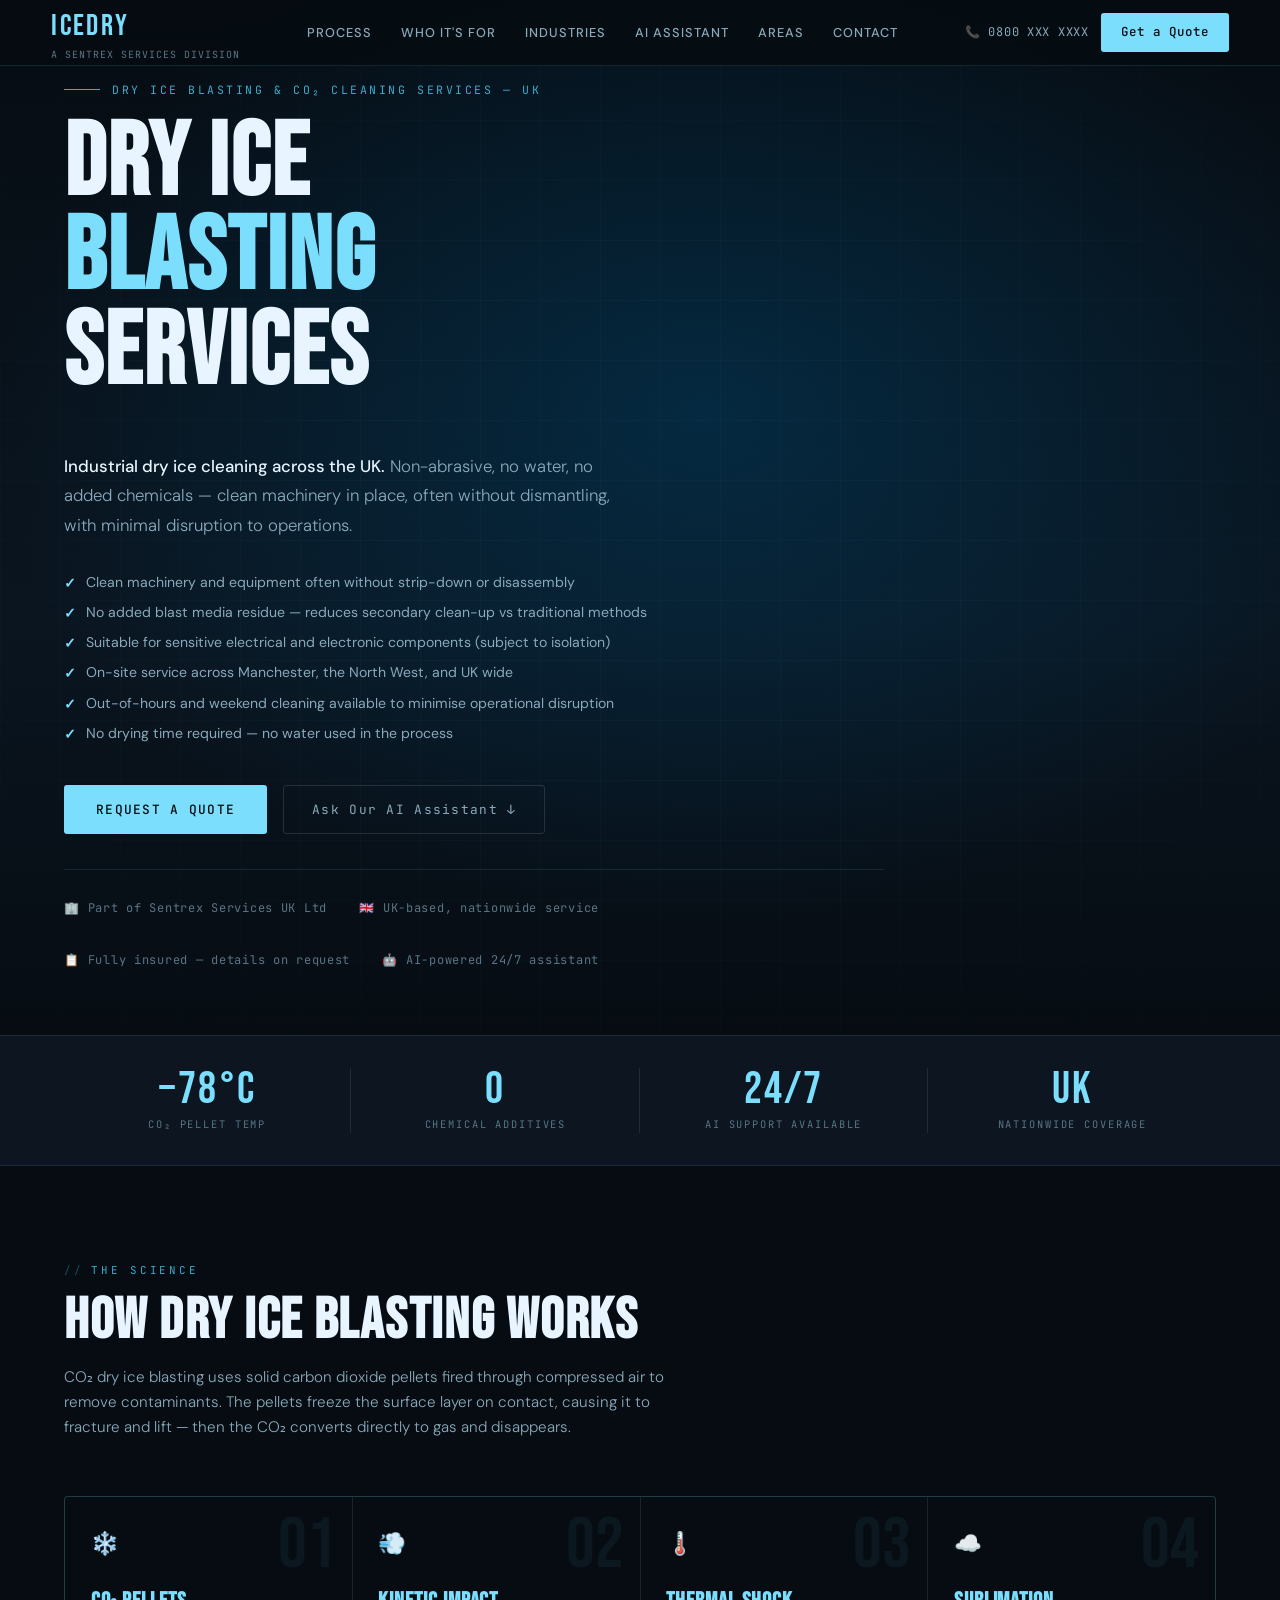
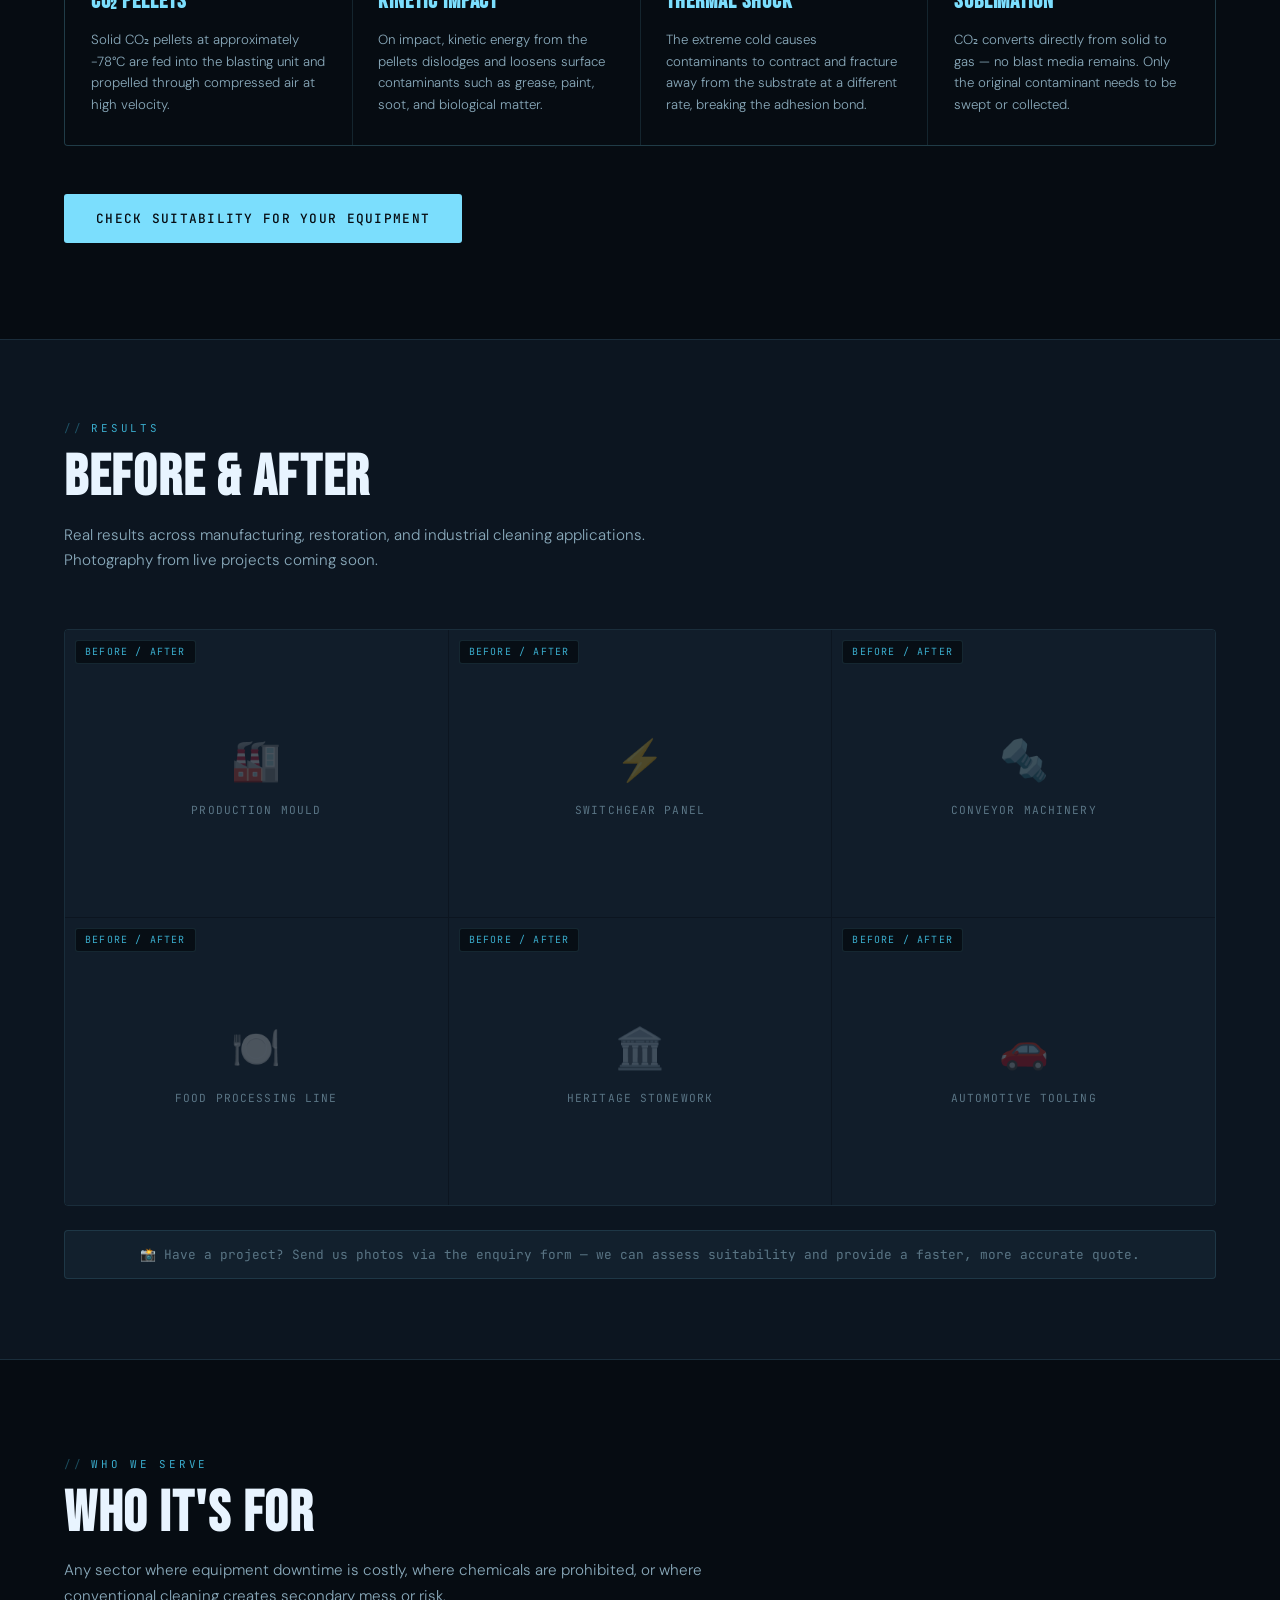
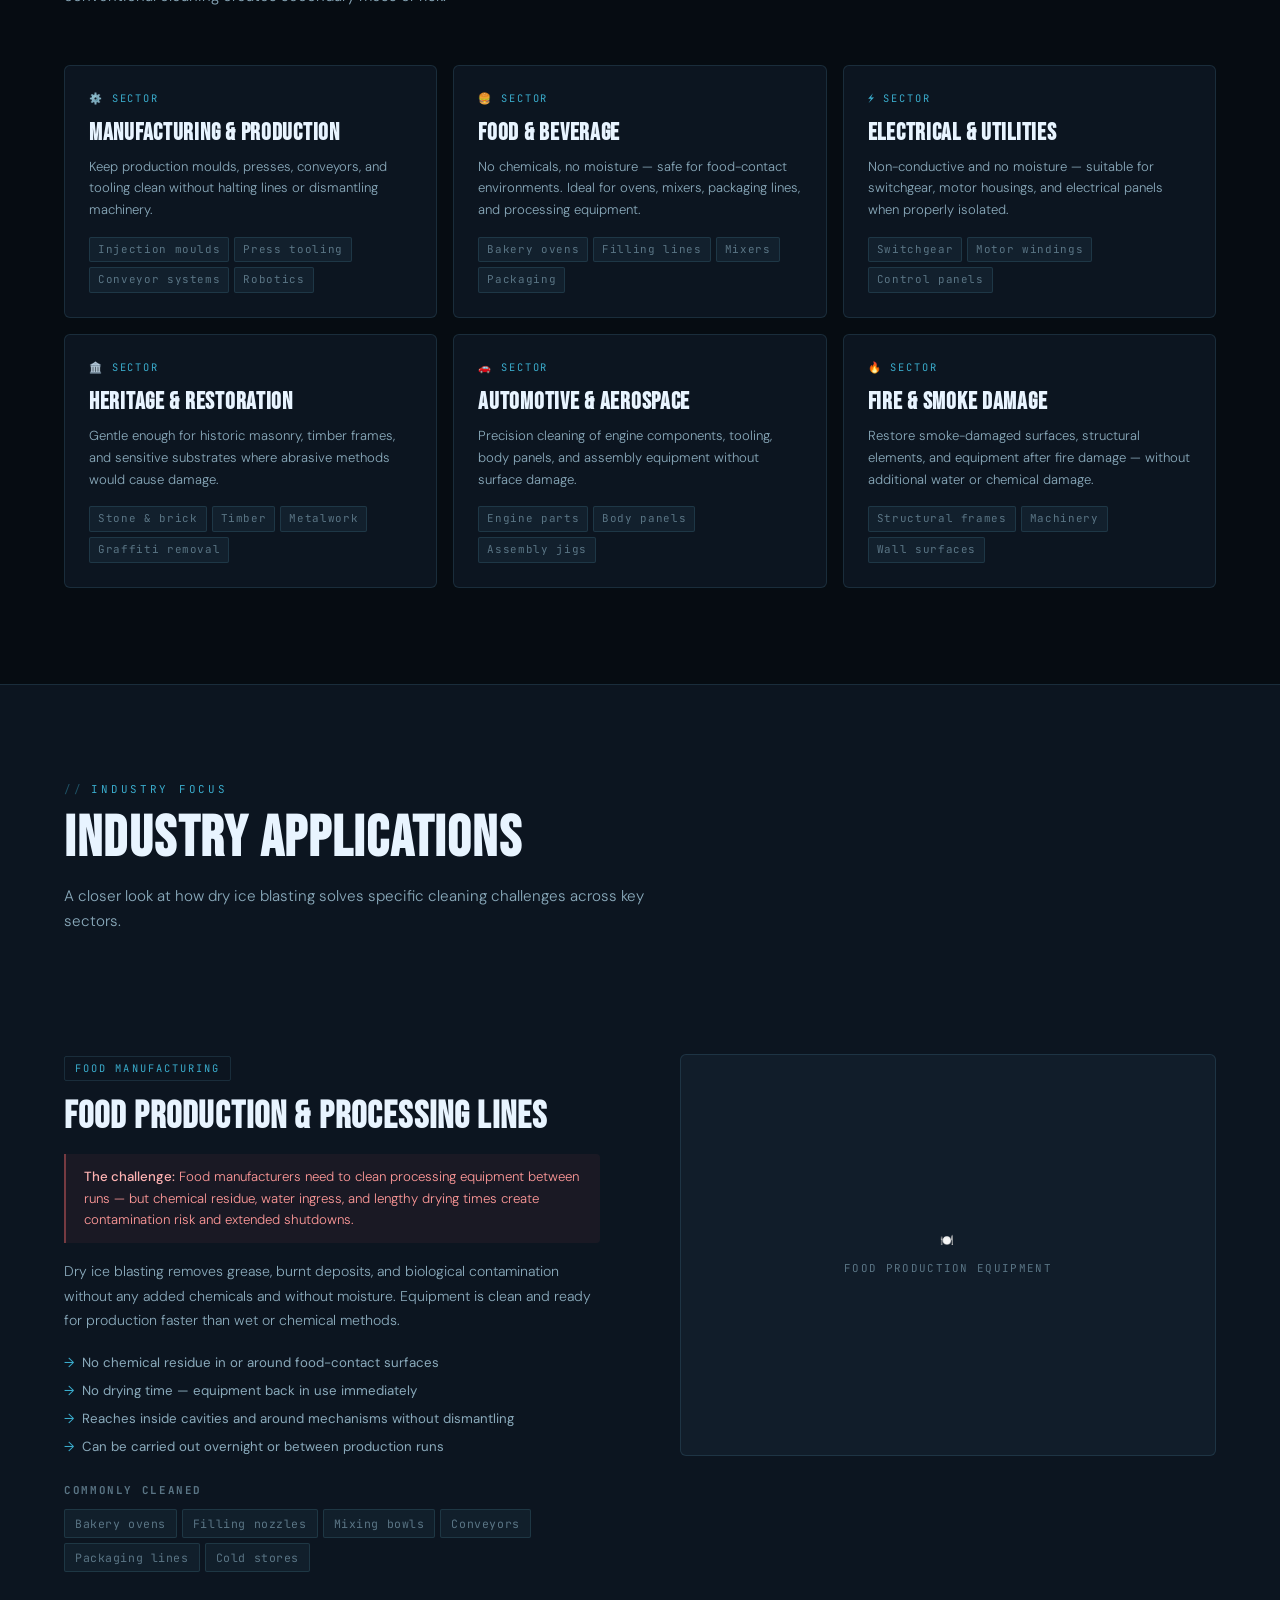
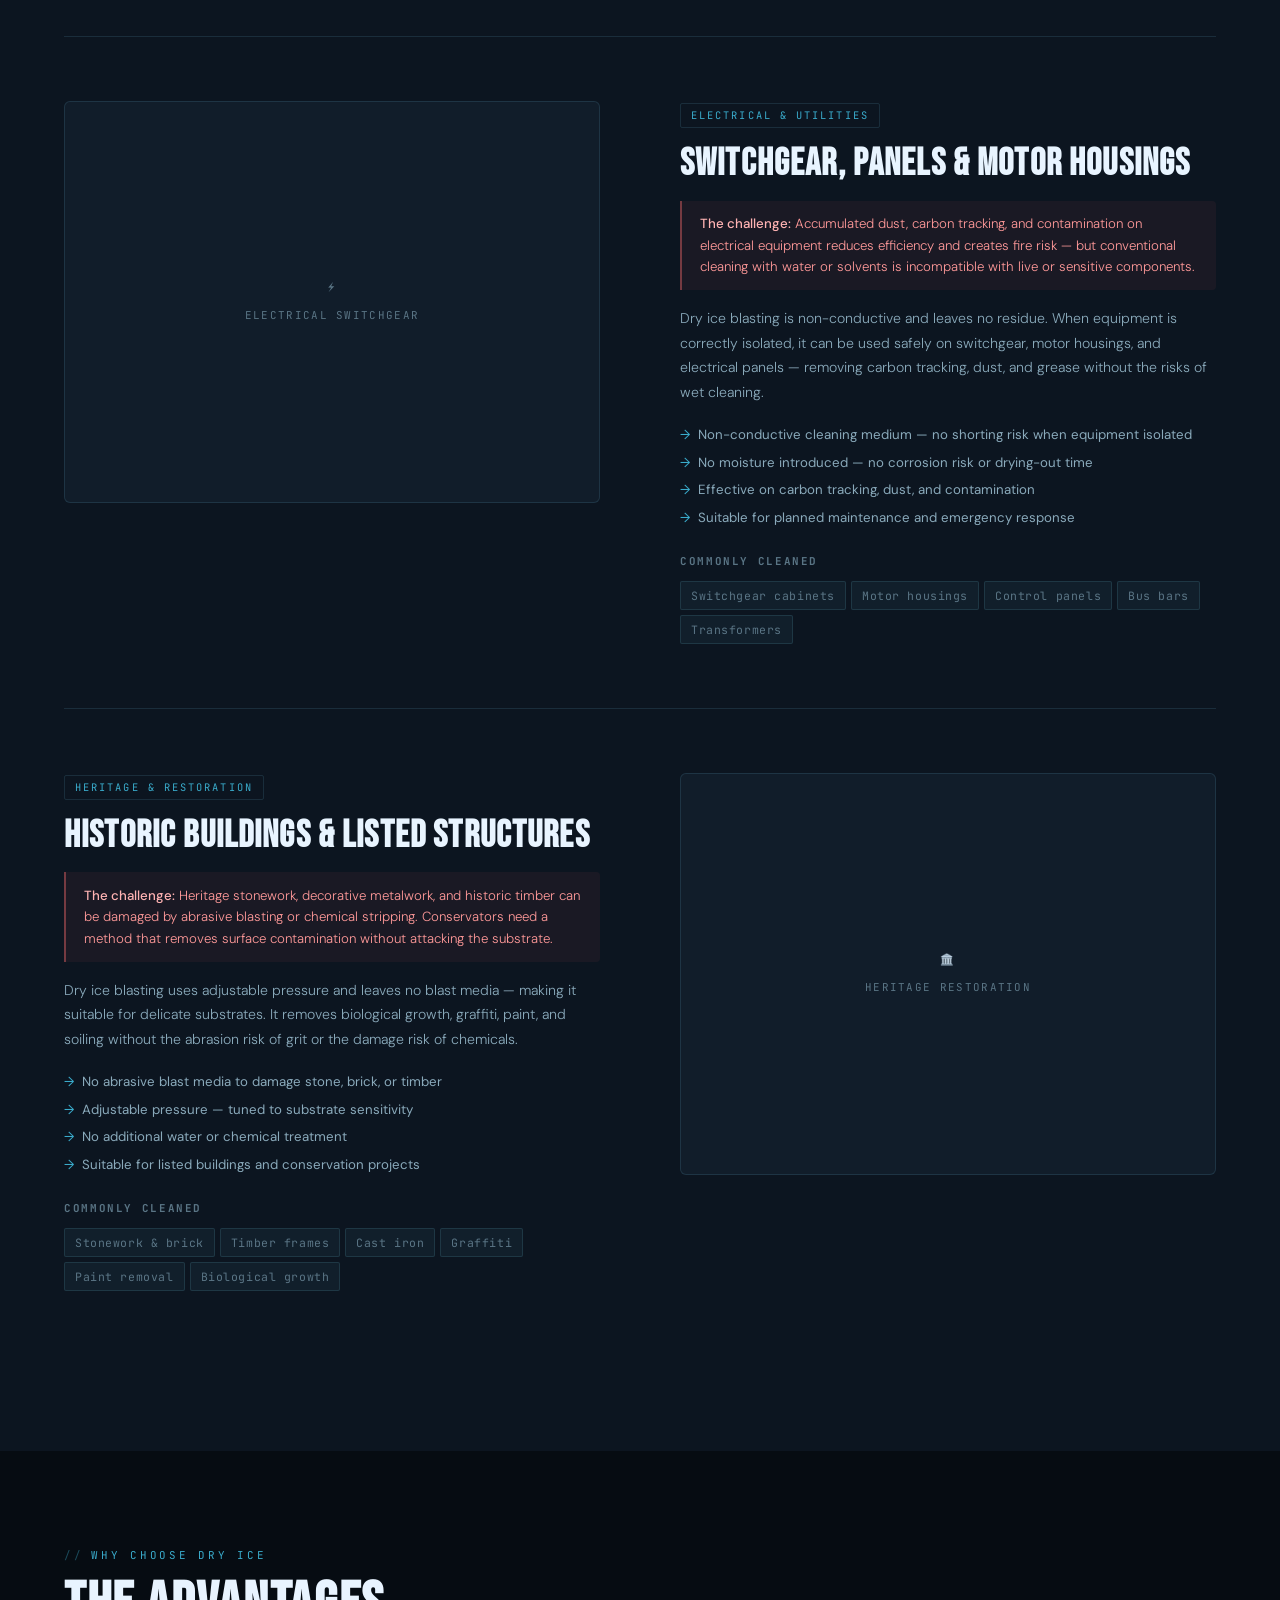
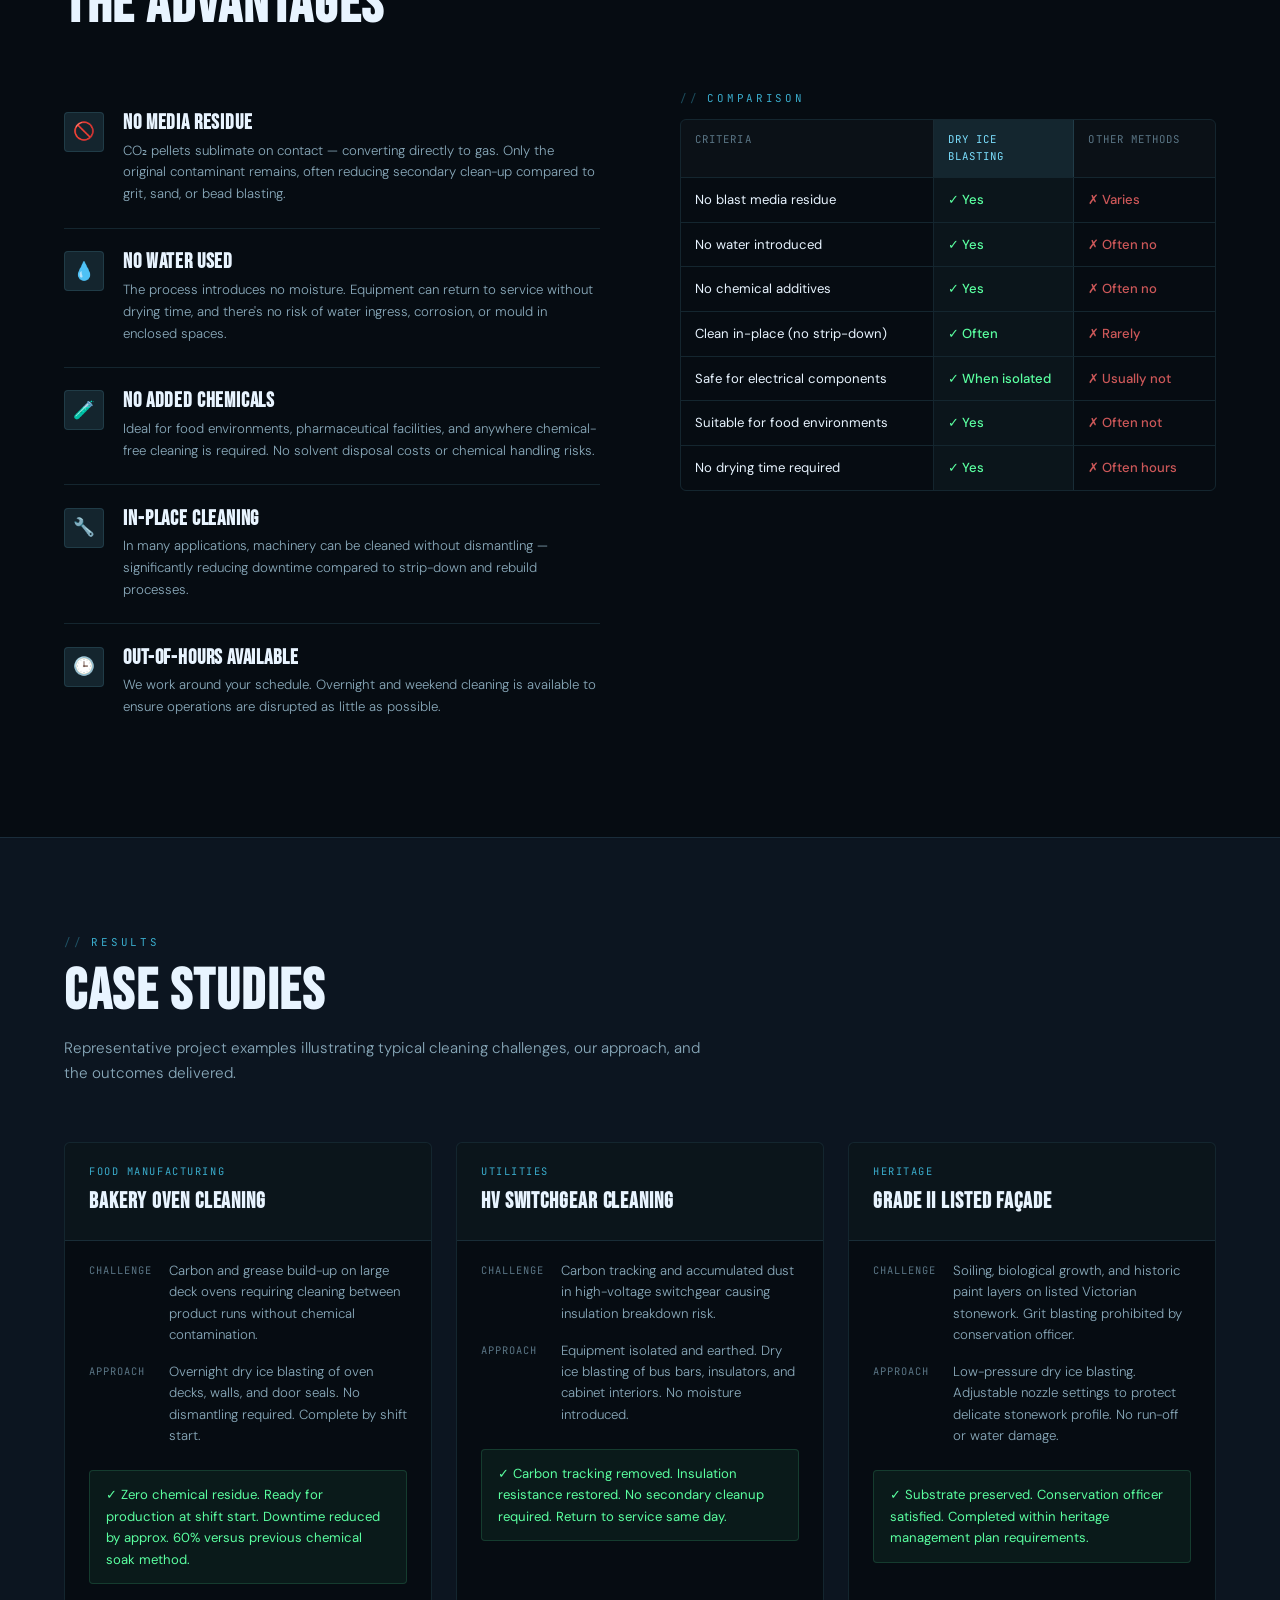
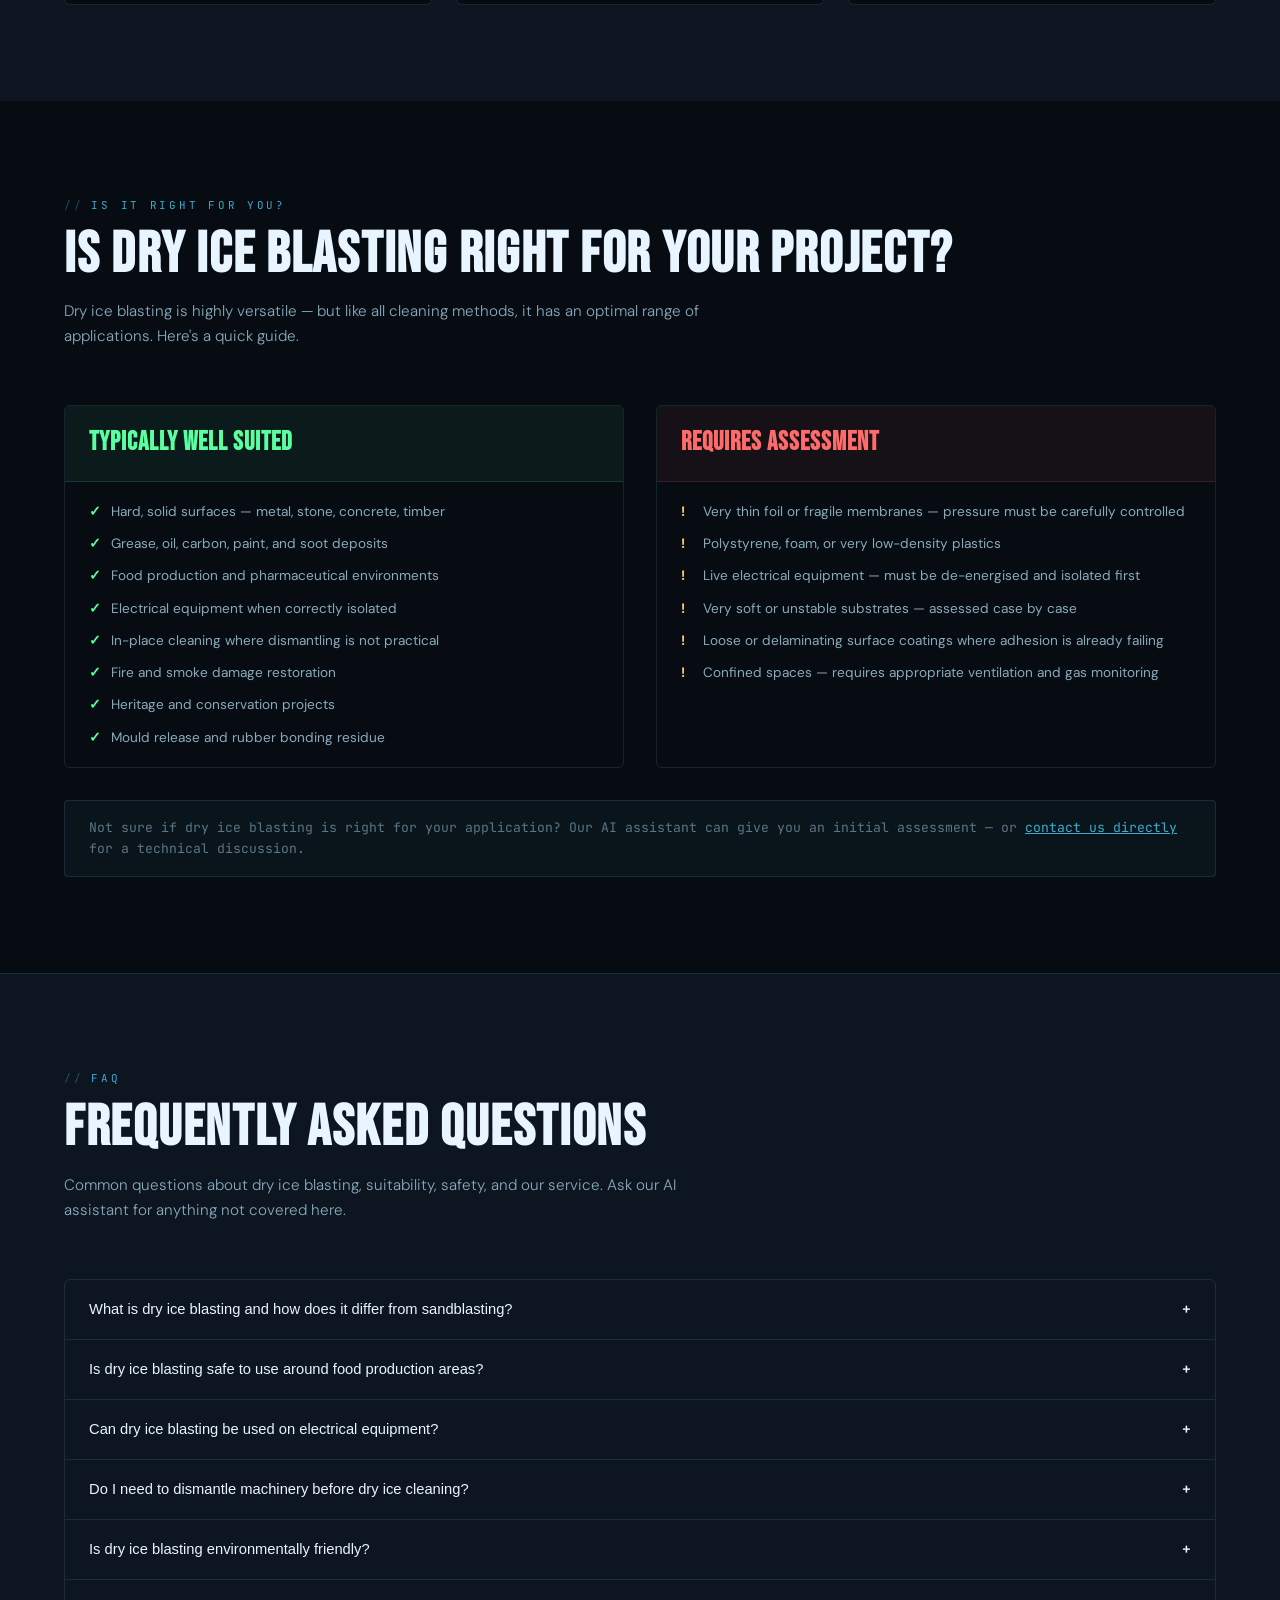
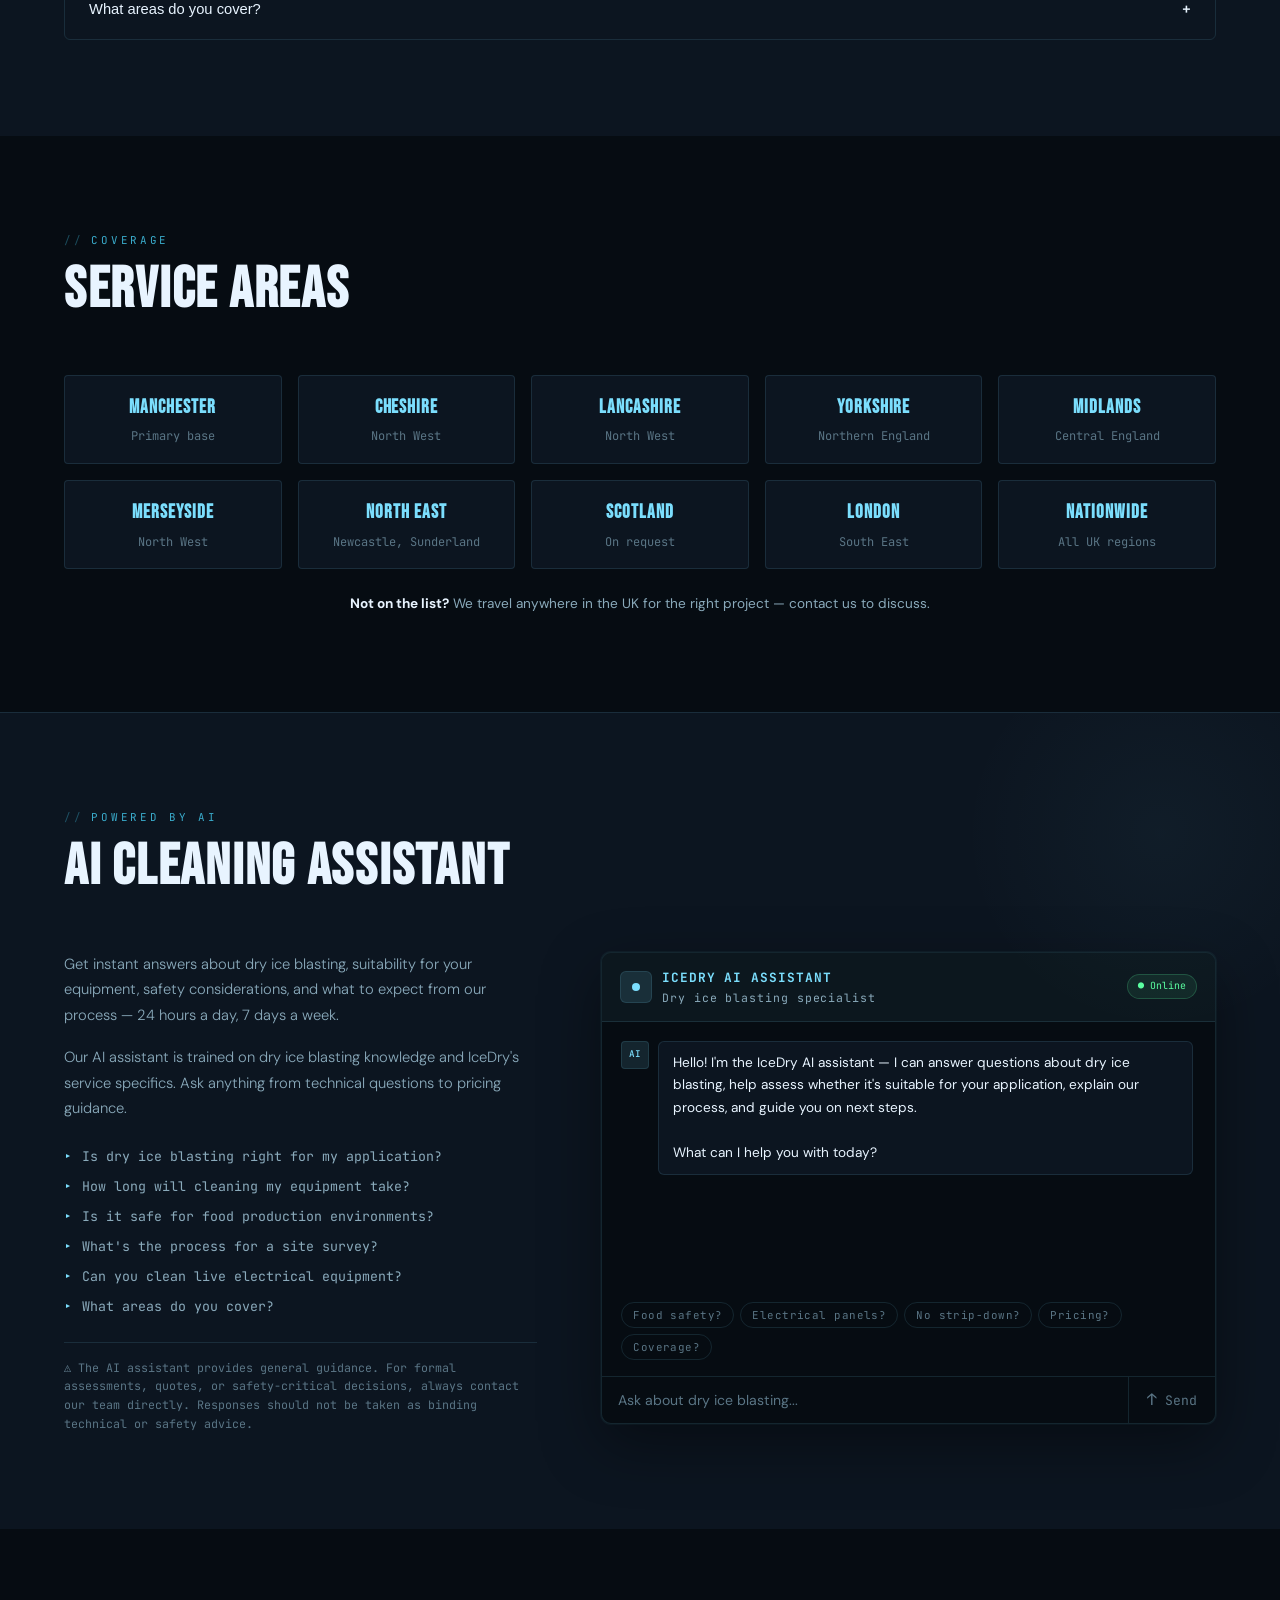
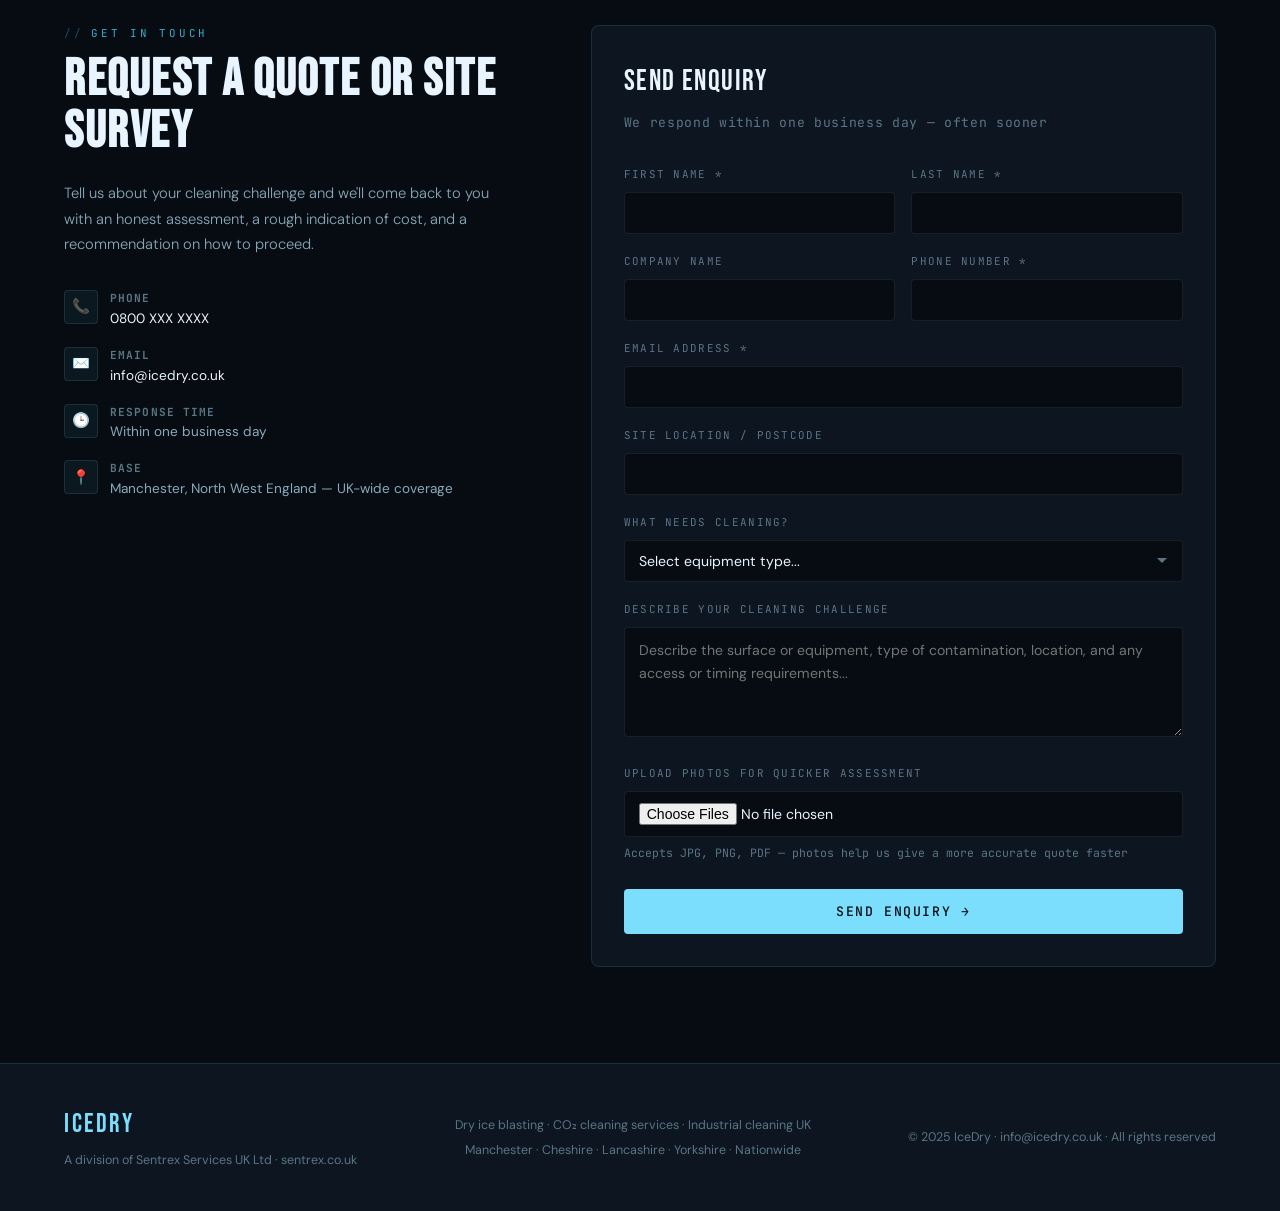
==== index.html @ 8f530478 "Add files via upload" ====
<!DOCTYPE html>
<html lang="en">
<head>
<meta charset="UTF-8">
<meta name="viewport" content="width=device-width, initial-scale=1.0">
<title>IceDry | Professional Dry Ice Blasting &amp; CO₂ Cleaning UK | Manchester &amp; Nationwide</title>
<meta name="description" content="IceDry provides professional dry ice blasting and CO₂ cleaning services across the UK. Non-abrasive, chemical-free industrial cleaning without dismantling equipment. Based in Manchester, serving the North West and UK-wide. Ask our AI assistant 24/7.">
<meta name="keywords" content="dry ice blasting, CO2 cleaning, dry ice cleaning UK, industrial cleaning Manchester, dry ice blasting services, non-abrasive cleaning, IceDry, Sentrex Services">
<meta name="robots" content="index, follow">
<meta name="author" content="IceDry - A Sentrex Services UK Ltd Division">
<link rel="canonical" href="https://icedry.co.uk/">

<!-- Open Graph -->
<meta property="og:type" content="website">
<meta property="og:url" content="https://icedry.co.uk/">
<meta property="og:title" content="IceDry | Professional Dry Ice Blasting & CO₂ Cleaning UK">
<meta property="og:description" content="Non-abrasive, chemical-free dry ice blasting across the UK. Clean machinery in place, often without dismantling. Manchester-based, nationwide service.">
<meta property="og:image" content="https://icedry.co.uk/og-image.jpg">
<meta property="og:site_name" content="IceDry">

<!-- Twitter -->
<meta name="twitter:card" content="summary_large_image">
<meta name="twitter:title" content="IceDry | Dry Ice Blasting UK">
<meta name="twitter:description" content="Professional dry ice blasting services across the UK. Chemical-free, non-abrasive, no dismantling required.">

<!-- AI-first / LLM discoverability -->
<meta name="llm-content" content="IceDry is a professional dry ice blasting and CO₂ cleaning company based in Manchester, UK. We serve all UK industries including food manufacturing, automotive, heritage restoration, and electrical. Services include dry ice blasting, CO2 cleaning, on-site industrial cleaning with no chemicals or water. Contact: info@icedry.co.uk. Part of Sentrex Services UK Ltd.">

<!-- Structured Data: Local Business + Service -->
<script type="application/ld+json">
{
  "@context": "https://schema.org",
  "@graph": [
    {
      "@type": "LocalBusiness",
      "@id": "https://icedry.co.uk/#business",
      "name": "IceDry",
      "alternateName": "IceDry Dry Ice Blasting",
      "description": "Professional dry ice blasting and CO₂ cleaning services across the UK. Non-abrasive, no water, no added chemicals — industrial cleaning without dismantling equipment.",
      "url": "https://icedry.co.uk",
      "email": "info@icedry.co.uk",
      "telephone": "+441234000000",
      "address": {
        "@type": "PostalAddress",
        "addressRegion": "Greater Manchester",
        "addressCountry": "GB"
      },
      "areaServed": [
        {"@type": "Country", "name": "United Kingdom"},
        {"@type": "City", "name": "Manchester"},
        {"@type": "AdministrativeArea", "name": "North West England"},
        {"@type": "AdministrativeArea", "name": "Yorkshire"},
        {"@type": "AdministrativeArea", "name": "Cheshire"},
        {"@type": "AdministrativeArea", "name": "Lancashire"}
      ],
      "parentOrganization": {
        "@type": "Organization",
        "name": "Sentrex Services UK Ltd",
        "url": "https://sentrex.co.uk"
      },
      "hasOfferCatalog": {
        "@type": "OfferCatalog",
        "name": "Dry Ice Cleaning Services",
        "itemListElement": [
          {"@type": "Offer", "itemOffered": {"@type": "Service", "name": "Dry Ice Blasting", "description": "CO₂ pellet blasting to remove contaminants from industrial equipment without dismantling"}},
          {"@type": "Offer", "itemOffered": {"@type": "Service", "name": "CO₂ Industrial Cleaning", "description": "Chemical-free, non-abrasive cleaning for food production, automotive, heritage and electrical sectors"}},
          {"@type": "Offer", "itemOffered": {"@type": "Service", "name": "Out-of-Hours Industrial Cleaning", "description": "Weekend and overnight cleaning to minimise operational disruption"}}
        ]
      }
    },
    {
      "@type": "FAQPage",
      "@id": "https://icedry.co.uk/#faq",
      "mainEntity": [
        {"@type": "Question", "name": "What is dry ice blasting?", "acceptedAnswer": {"@type": "Answer", "text": "Dry ice blasting (also called CO₂ blasting) uses solid carbon dioxide pellets at −78°C propelled by compressed air to clean surfaces. The pellets cause thermal shock that fractures contaminants, then sublimate to gas — leaving no blast media residue."}},
        {"@type": "Question", "name": "Is dry ice blasting safe for electrical equipment?", "acceptedAnswer": {"@type": "Answer", "text": "Dry ice blasting is non-conductive and leaves no moisture residue, making it suitable for many electrical components when properly isolated. Each application is assessed individually to confirm suitability and safe working procedures."}},
        {"@type": "Question", "name": "Do you need to dismantle machinery for dry ice cleaning?", "acceptedAnswer": {"@type": "Answer", "text": "In many cases, no. Dry ice blasting can clean machinery and equipment in place, significantly reducing downtime compared to methods that require strip-down and rebuild."}},
        {"@type": "Question", "name": "Where does IceDry operate?", "acceptedAnswer": {"@type": "Answer", "text": "IceDry is based in Manchester and operates across the UK including the North West, Yorkshire, Midlands, and nationwide. Out-of-hours and weekend service is available."}}
      ]
    }
  ]
}
</script>

<link rel="icon" href="data:image/svg+xml,<svg xmlns='http://www.w3.org/2000/svg' viewBox='0 0 32 32'><rect width='32' height='32' rx='4' fill='%23060C12'/><text y='24' x='3' font-size='22' font-family='sans-serif' font-weight='700' fill='%237BDEFD'>ID</text></svg>">
<link rel="preconnect" href="https://fonts.googleapis.com">
<link href="https://fonts.googleapis.com/css2?family=Bebas+Neue&family=DM+Sans:ital,wght@0,300;0,400;0,500;0,600;1,300&family=JetBrains+Mono:wght@400;500&display=swap" rel="stylesheet">

<style>
*,*::before,*::after{box-sizing:border-box;margin:0;padding:0}
:root{
  --ice:#7BDEFD;--ice-dim:#3AACCC;--ice-glow:rgba(123,222,253,0.12);--ice-glow2:rgba(123,222,253,0.06);
  --void:#060C12;--void-mid:#0C1520;--void-light:#111D2A;
  --fog:rgba(255,255,255,0.05);--fog-border:rgba(123,222,253,0.12);
  --text-bright:#E8F4FF;--text-mid:#8AAABB;--text-dim:#5A7585;
  --mono:'JetBrains Mono',monospace;--display:'Bebas Neue',sans-serif;--body:'DM Sans',sans-serif;
  --green:#5AFFA0;--amber:#FFCA6B;--red:#FF6B6B;
  --transition:0.25s cubic-bezier(0.4,0,0.2,1);
}
html{scroll-behavior:smooth}
body{background:var(--void);color:var(--text-bright);font-family:var(--body);font-size:16px;line-height:1.65;overflow-x:hidden}
.skip-link{position:absolute;left:-9999px;top:auto;width:1px;height:1px;overflow:hidden}
.skip-link:focus{position:fixed;top:0;left:0;width:auto;height:auto;padding:12px 20px;background:var(--ice);color:var(--void);z-index:9999;font-weight:600}
.sr-only{position:absolute;width:1px;height:1px;padding:0;margin:-1px;overflow:hidden;clip:rect(0,0,0,0);white-space:nowrap;border:0}

/* SCROLL FADE */
.fade-in{opacity:0;transform:translateY(24px);transition:opacity 0.65s ease,transform 0.65s ease}
.fade-in.visible{opacity:1;transform:none}
.delay-1{transition-delay:0.1s}.delay-2{transition-delay:0.2s}.delay-3{transition-delay:0.3s}

/* NAV */
nav{position:fixed;top:0;left:0;right:0;z-index:100;display:flex;align-items:center;justify-content:space-between;padding:0 4vw;height:66px;background:rgba(6,12,18,0.92);backdrop-filter:blur(20px);-webkit-backdrop-filter:blur(20px);border-bottom:1px solid var(--fog-border);transition:background var(--transition)}
nav.scrolled{background:rgba(6,12,18,0.98);border-bottom-color:rgba(123,222,253,0.2)}
.nav-logo{font-family:var(--display);font-size:1.9rem;letter-spacing:0.08em;color:var(--ice);text-decoration:none;flex-shrink:0;transition:opacity var(--transition)}
.nav-logo:hover{opacity:0.8}
.nav-logo span{color:var(--text-dim);font-size:0.62rem;font-family:var(--mono);letter-spacing:0.1em;display:block;margin-top:-4px}
.nav-centre{display:flex;gap:1.8rem;list-style:none}
.nav-centre a{color:var(--text-mid);text-decoration:none;font-size:0.8rem;letter-spacing:0.08em;text-transform:uppercase;transition:color var(--transition);font-weight:500;position:relative}
.nav-centre a::after{content:'';position:absolute;bottom:-4px;left:0;right:0;height:1px;background:var(--ice);transform:scaleX(0);transition:transform var(--transition)}
.nav-centre a:hover{color:var(--ice)}
.nav-centre a:hover::after{transform:scaleX(1)}
.nav-right{display:flex;align-items:center;gap:12px}
.nav-phone{color:var(--text-mid);text-decoration:none;font-family:var(--mono);font-size:0.75rem;letter-spacing:0.06em;transition:color var(--transition);white-space:nowrap}
.nav-phone:hover{color:var(--ice)}
.nav-cta{background:var(--ice);color:var(--void);border:none;padding:9px 20px;border-radius:3px;font-size:0.78rem;font-family:var(--mono);letter-spacing:0.08em;cursor:pointer;text-decoration:none;font-weight:500;transition:opacity var(--transition),transform var(--transition);white-space:nowrap}
.nav-cta:hover{opacity:0.85;transform:translateY(-1px)}
.mobile-cta{display:none;position:fixed;bottom:0;left:0;right:0;z-index:99;background:var(--ice);color:var(--void);text-align:center;padding:15px;font-family:var(--mono);font-size:0.85rem;font-weight:500;letter-spacing:0.1em;text-decoration:none;text-transform:uppercase}

/* HERO */
.hero{min-height:100vh;display:flex;flex-direction:column;justify-content:center;padding:5rem 5vw 4rem;position:relative;overflow:hidden}
.hero-bg{position:absolute;inset:0;z-index:0}
.hero-bg-gradient{position:absolute;inset:0;background:radial-gradient(ellipse 80% 70% at 55% 40%,rgba(0,70,110,0.45) 0%,transparent 70%),linear-gradient(180deg,#060C12 0%,#0A1520 60%,#060C12 100%)}
.hero-grid{position:absolute;inset:0;background-image:linear-gradient(rgba(123,222,253,0.03) 1px,transparent 1px),linear-gradient(90deg,rgba(123,222,253,0.03) 1px,transparent 1px);background-size:60px 60px;mask-image:radial-gradient(ellipse 80% 80% at center,black 30%,transparent 100%)}
.particles{position:absolute;inset:0;z-index:1;pointer-events:none;overflow:hidden}
.particle{position:absolute;width:2px;height:2px;background:var(--ice);border-radius:50%;opacity:0;animation:drift linear infinite}
@keyframes drift{0%{opacity:0;transform:translate(0,0)}10%{opacity:0.7}90%{opacity:0.2}100%{opacity:0;transform:translate(var(--dx),var(--dy))}}
.hero-content{position:relative;z-index:2;max-width:820px}
.hero-eyebrow{font-family:var(--mono);font-size:0.72rem;letter-spacing:0.22em;color:var(--ice-dim);text-transform:uppercase;margin-bottom:1.2rem;display:flex;align-items:center;gap:12px;animation:fadeUp 0.8s ease both}
.hero-eyebrow::before{content:'';display:block;width:36px;height:1px;background:var(--ice-dim)}
h1{font-family:var(--display);font-size:clamp(3.2rem,8vw,7.5rem);line-height:0.92;letter-spacing:0.02em;color:var(--text-bright);margin-bottom:0.5em;animation:fadeUp 0.8s 0.1s ease both}
h1 .accent{color:var(--ice)}
.hero-sub{font-size:1.05rem;color:var(--text-mid);max-width:580px;margin-bottom:2rem;font-weight:300;line-height:1.75;animation:fadeUp 0.8s 0.2s ease both}
.hero-sub strong{color:var(--text-bright);font-weight:500}
.hero-actions{display:flex;gap:1rem;flex-wrap:wrap;align-items:center;margin-bottom:2.2rem;animation:fadeUp 0.8s 0.3s ease both}
@keyframes fadeUp{from{opacity:0;transform:translateY(20px)}to{opacity:1;transform:none}}

.btn-primary{background:var(--ice);color:var(--void);border:none;padding:14px 32px;font-family:var(--mono);font-size:0.8rem;letter-spacing:0.1em;text-transform:uppercase;cursor:pointer;border-radius:3px;text-decoration:none;font-weight:500;transition:transform 0.15s,box-shadow 0.15s;display:inline-block}
.btn-primary:hover{transform:translateY(-2px);box-shadow:0 8px 28px rgba(123,222,253,0.35)}
.btn-ghost{background:transparent;color:var(--text-mid);border:1px solid rgba(255,255,255,0.12);padding:13px 28px;font-family:var(--mono);font-size:0.8rem;letter-spacing:0.1em;cursor:pointer;border-radius:3px;text-decoration:none;transition:color var(--transition),border-color var(--transition);display:inline-block}
.btn-ghost:hover{color:var(--ice);border-color:var(--fog-border)}
.proof-bullets{list-style:none;display:flex;flex-direction:column;gap:8px;margin-bottom:2.5rem;animation:fadeUp 0.8s 0.25s ease both}
.proof-bullets li{display:flex;align-items:flex-start;gap:10px;font-size:0.88rem;color:var(--text-mid);line-height:1.5}
.proof-bullets li::before{content:'✓';color:var(--ice);font-weight:700;flex-shrink:0;margin-top:1px}
.trust-strip{display:flex;align-items:center;gap:2rem;flex-wrap:wrap;padding-top:1.8rem;border-top:1px solid var(--fog-border);animation:fadeUp 0.8s 0.4s ease both}
.trust-item{display:flex;align-items:center;gap:8px;font-size:0.75rem;color:var(--text-dim);font-family:var(--mono);letter-spacing:0.06em}

/* STATS BAR */
.stats-bar{background:var(--void-mid);border-top:1px solid var(--fog-border);border-bottom:1px solid var(--fog-border);padding:2rem 5vw;display:grid;grid-template-columns:repeat(4,1fr);gap:1px}
.stat-block{padding:0 2rem;border-right:1px solid var(--fog-border);text-align:center}
.stat-block:last-child{border-right:none}
.stat-num{font-family:var(--display);font-size:2.8rem;color:var(--ice);letter-spacing:0.04em;line-height:1}
.stat-label{font-family:var(--mono);font-size:0.65rem;letter-spacing:0.18em;color:var(--text-dim);text-transform:uppercase;margin-top:4px}

/* SECTION BASICS */
.section-label{font-family:var(--mono);font-size:0.68rem;letter-spacing:0.25em;color:var(--ice-dim);text-transform:uppercase;margin-bottom:0.7rem;display:flex;align-items:center;gap:8px}
.section-label::before{content:'//';opacity:0.4}
.section-header{margin-bottom:3.5rem}
.section-header h2{font-family:var(--display);font-size:clamp(2.2rem,4.5vw,4.2rem);letter-spacing:0.03em;line-height:1;color:var(--text-bright);margin-top:0.4rem}
.section-header p{color:var(--text-mid);font-weight:300;max-width:640px;margin-top:1rem;font-size:0.95rem}
.section-cta{margin-top:3rem;display:flex;gap:1rem;flex-wrap:wrap}

/* PROCESS */
.process-section{padding:6rem 5vw}
.process-grid{display:grid;grid-template-columns:repeat(4,1fr);gap:1px;background:var(--fog-border);border:1px solid var(--fog-border);border-radius:4px;overflow:hidden}
.process-step{background:var(--void);padding:1.8rem 1.6rem;position:relative;transition:background var(--transition)}
.process-step:hover{background:var(--void-mid)}
.step-num{font-family:var(--display);font-size:4.5rem;color:rgba(123,222,253,0.06);line-height:1;position:absolute;top:0.8rem;right:1rem;pointer-events:none}
.step-icon{font-size:1.4rem;margin-bottom:1.2rem;display:block}
.process-step h3{font-family:var(--display);font-size:1.45rem;letter-spacing:0.04em;color:var(--ice);margin-bottom:0.5rem}
.process-step p{font-size:0.83rem;color:var(--text-mid);line-height:1.65;font-weight:300}

/* GALLERY */
.gallery-section{padding:5rem 5vw;background:var(--void-mid);border-top:1px solid var(--fog-border);border-bottom:1px solid var(--fog-border)}
.gallery-grid{display:grid;grid-template-columns:repeat(3,1fr);gap:1px;border:1px solid var(--fog-border);border-radius:4px;overflow:hidden;margin-top:2.5rem}
.gallery-item{aspect-ratio:4/3;background:var(--void-light);display:flex;flex-direction:column;align-items:center;justify-content:center;gap:8px;position:relative;overflow:hidden;transition:background var(--transition)}
.gallery-item:hover{background:rgba(123,222,253,0.05)}
.gallery-badge{position:absolute;top:10px;left:10px;background:rgba(6,12,18,0.85);border:1px solid var(--fog-border);border-radius:3px;padding:3px 9px;font-family:var(--mono);font-size:0.62rem;letter-spacing:0.12em;text-transform:uppercase;color:var(--ice-dim)}
.gallery-label{font-family:var(--mono);font-size:0.7rem;letter-spacing:0.1em;color:var(--text-dim);text-transform:uppercase}
.gallery-icon{font-size:2.5rem;opacity:0.25}
.gallery-note{margin-top:1.5rem;text-align:center;font-size:0.8rem;color:var(--text-dim);font-family:var(--mono);background:var(--ice-glow2);border:1px solid var(--fog-border);border-radius:4px;padding:0.8rem 1.2rem}

/* WHO */
.who-section{padding:6rem 5vw}
.who-grid{display:grid;grid-template-columns:repeat(3,1fr);gap:1rem;margin-top:2.5rem}
.who-card{background:var(--void-mid);border:1px solid var(--fog-border);border-radius:6px;padding:1.5rem;transition:border-color var(--transition),transform var(--transition)}
.who-card:hover{border-color:rgba(123,222,253,0.3);transform:translateY(-2px)}
.who-sector{font-family:var(--mono);font-size:0.65rem;letter-spacing:0.18em;text-transform:uppercase;color:var(--ice-dim);margin-bottom:0.8rem;display:flex;align-items:center;gap:8px}
.who-card h3{font-family:var(--display);font-size:1.5rem;letter-spacing:0.03em;color:var(--text-bright);margin-bottom:0.6rem;line-height:1.1}
.who-card p{font-size:0.82rem;color:var(--text-mid);line-height:1.65;font-weight:300}
.who-assets{display:flex;flex-wrap:wrap;gap:5px;margin-top:1rem}
.asset-tag{background:rgba(123,222,253,0.06);border:1px solid var(--fog-border);border-radius:2px;padding:3px 8px;font-size:0.68rem;font-family:var(--mono);color:var(--text-dim);letter-spacing:0.06em}

/* INDUSTRY BLOCKS */
.industry-section{padding:6rem 5vw;background:var(--void-mid);border-top:1px solid var(--fog-border)}
.industry-block{display:grid;grid-template-columns:1fr 1fr;gap:5rem;align-items:start;padding:4rem 0;border-bottom:1px solid var(--fog-border)}
.industry-block:last-child{border-bottom:none}
.industry-block.reverse{direction:rtl}
.industry-block.reverse>*{direction:ltr}
.industry-tag{font-family:var(--mono);font-size:0.65rem;letter-spacing:0.2em;text-transform:uppercase;color:var(--ice-dim);padding:3px 10px;border:1px solid var(--fog-border);border-radius:2px;display:inline-block;margin-bottom:1rem}
.industry-block h2{font-family:var(--display);font-size:clamp(1.8rem,3vw,2.8rem);letter-spacing:0.03em;color:var(--text-bright);margin-bottom:1rem;line-height:1.05}
.problem-box{background:rgba(255,107,107,0.06);border-left:2px solid rgba(255,107,107,0.4);border-radius:0 4px 4px 0;padding:0.8rem 1.1rem;margin-bottom:1rem}
.problem-box p{font-size:0.83rem;color:#FF9999;line-height:1.6;font-weight:300}
.problem-box strong{font-weight:500;color:#FFB3B3}
.solution-text{font-size:0.88rem;color:var(--text-mid);line-height:1.75;font-weight:300;margin-bottom:1.2rem}
.outcome-list{list-style:none;display:flex;flex-direction:column;gap:6px;margin-bottom:1.5rem}
.outcome-list li{display:flex;align-items:flex-start;gap:8px;font-size:0.83rem;color:var(--text-mid)}
.outcome-list li::before{content:'→';color:var(--ice-dim);flex-shrink:0}
.what-gets-cleaned h4{font-family:var(--mono);font-size:0.68rem;letter-spacing:0.15em;text-transform:uppercase;color:var(--text-dim);margin-bottom:0.6rem}
.item-chips{display:flex;flex-wrap:wrap;gap:5px}
.chip{background:rgba(123,222,253,0.05);border:1px solid var(--fog-border);border-radius:2px;padding:4px 10px;font-size:0.72rem;font-family:var(--mono);color:var(--text-dim);letter-spacing:0.05em}
.industry-visual{background:var(--void-light);border:1px solid var(--fog-border);border-radius:6px;aspect-ratio:4/3;display:flex;flex-direction:column;align-items:center;justify-content:center;gap:10px;opacity:0.7}
.industry-visual span{font-family:var(--mono);font-size:0.68rem;letter-spacing:0.12em;color:var(--text-dim);text-transform:uppercase}

/* BENEFITS */
.benefits-section{padding:6rem 5vw}
.benefits-layout{display:grid;grid-template-columns:1fr 1fr;gap:5rem;align-items:start;margin-top:2rem}
.benefits-list{list-style:none;display:flex;flex-direction:column}
.benefit-item{display:flex;gap:1.2rem;padding:1.4rem 0;border-bottom:1px solid var(--fog-border)}
.benefit-item:last-child{border-bottom:none}
.benefit-icon{width:40px;height:40px;flex-shrink:0;border:1px solid var(--fog-border);border-radius:4px;display:flex;align-items:center;justify-content:center;font-size:1.1rem;background:var(--ice-glow)}
.benefit-item h3{font-family:var(--display);font-size:1.3rem;letter-spacing:0.04em;color:var(--text-bright);margin-bottom:0.3rem;line-height:1.1}
.benefit-item p{font-size:0.83rem;color:var(--text-mid);font-weight:300;line-height:1.65}

/* COMPARISON */
.comparison-table{border:1px solid var(--fog-border);border-radius:6px;overflow:hidden}
.comp-row{display:grid;grid-template-columns:1.8fr 1fr 1fr;border-bottom:1px solid var(--fog-border)}
.comp-row:last-child{border-bottom:none}
.comp-cell{padding:11px 14px;font-size:0.82rem;border-right:1px solid var(--fog-border)}
.comp-cell:last-child{border-right:none}
.comp-row.header .comp-cell{font-family:var(--mono);font-size:0.67rem;letter-spacing:0.1em;text-transform:uppercase;color:var(--text-dim);background:rgba(255,255,255,0.02)}
.comp-row.header .comp-cell.hl{color:var(--ice);background:var(--ice-glow)}
.yes{color:var(--green);font-weight:500}.no{color:var(--red);font-weight:500;opacity:0.8}
.ice-cell{background:rgba(123,222,253,0.04)}

/* CASE STUDIES */
.cases-section{padding:6rem 5vw;background:var(--void-mid);border-top:1px solid var(--fog-border)}
.cases-grid{display:grid;grid-template-columns:repeat(3,1fr);gap:1.5rem;margin-top:2.5rem}
.case-card{background:var(--void);border:1px solid var(--fog-border);border-radius:6px;overflow:hidden;transition:border-color var(--transition),transform var(--transition)}
.case-card:hover{border-color:rgba(123,222,253,0.3);transform:translateY(-3px)}
.case-header{padding:1.2rem 1.5rem;border-bottom:1px solid var(--fog-border);background:rgba(123,222,253,0.04)}
.case-sector{font-family:var(--mono);font-size:0.65rem;letter-spacing:0.15em;text-transform:uppercase;color:var(--ice-dim);margin-bottom:4px}
.case-header h3{font-family:var(--display);font-size:1.4rem;letter-spacing:0.04em;color:var(--text-bright)}
.case-body{padding:1.2rem 1.5rem;display:flex;flex-direction:column;gap:1rem}
.case-row{display:flex;gap:10px;align-items:flex-start;font-size:0.83rem}
.case-label{font-family:var(--mono);font-size:0.65rem;letter-spacing:0.1em;text-transform:uppercase;color:var(--text-dim);width:70px;flex-shrink:0;padding-top:2px}
.case-row p{color:var(--text-mid);font-weight:300;line-height:1.6}
.case-outcome{background:rgba(90,255,160,0.06);border:1px solid rgba(90,255,160,0.15);border-radius:4px;padding:0.8rem 1rem;margin-top:0.5rem}
.case-outcome p{font-size:0.82rem;color:var(--green);font-weight:400}

/* SUITABILITY */
.suitability-section{padding:6rem 5vw}
.suitability-grid{display:grid;grid-template-columns:1fr 1fr;gap:2rem;margin-top:2.5rem}
.suit-box{border:1px solid var(--fog-border);border-radius:6px;overflow:hidden}
.suit-header{padding:1rem 1.5rem;border-bottom:1px solid var(--fog-border)}
.suit-header.good{background:rgba(90,255,160,0.06);border-bottom-color:rgba(90,255,160,0.15)}
.suit-header.caution{background:rgba(255,107,107,0.06);border-bottom-color:rgba(255,107,107,0.15)}
.suit-header h3{font-family:var(--display);font-size:1.6rem;letter-spacing:0.04em}
.suit-header.good h3{color:var(--green)}.suit-header.caution h3{color:var(--red)}
.suit-list{list-style:none;padding:1.2rem 1.5rem;display:flex;flex-direction:column;gap:0.7rem}
.suit-list li{display:flex;align-items:flex-start;gap:10px;font-size:0.85rem;color:var(--text-mid);line-height:1.55}
.suit-list.good li::before{content:'✓';color:var(--green);flex-shrink:0;font-weight:700}
.suit-list.caution li::before{content:'!';color:var(--amber);flex-shrink:0;font-weight:700;width:12px}
.suitability-note{margin-top:2rem;padding:1rem 1.5rem;border:1px solid var(--fog-border);border-radius:4px;background:rgba(123,222,253,0.04);font-size:0.82rem;color:var(--text-dim);font-family:var(--mono)}

/* FAQ */
.faq-section{padding:6rem 5vw;background:var(--void-mid);border-top:1px solid var(--fog-border)}
.faq-list{margin-top:2.5rem;border:1px solid var(--fog-border);border-radius:6px;overflow:hidden}
.faq-item{border-bottom:1px solid var(--fog-border)}
.faq-item:last-child{border-bottom:none}
.faq-q{width:100%;background:none;border:none;padding:1.2rem 1.5rem;text-align:left;cursor:pointer;display:flex;justify-content:space-between;align-items:center;gap:1rem;transition:background var(--transition)}
.faq-q:hover{background:rgba(255,255,255,0.02)}
.faq-q span{font-size:0.92rem;font-weight:500;color:var(--text-bright);line-height:1.4}
.faq-arrow{color:var(--ice-dim);font-size:1.1rem;flex-shrink:0;transition:transform 0.25s;font-family:var(--mono)}
.faq-a{max-height:0;overflow:hidden;transition:max-height 0.35s ease,padding 0.25s}
.faq-a.open{max-height:400px;padding:0 1.5rem 1.2rem}
.faq-item.active .faq-arrow{transform:rotate(45deg)}
.faq-a p{font-size:0.88rem;color:var(--text-mid);line-height:1.75;font-weight:300}

/* AREAS */
.areas-section{padding:6rem 5vw}
.areas-grid{display:grid;grid-template-columns:repeat(5,1fr);gap:1rem;margin-top:2.5rem}
.area-card{background:var(--void-mid);border:1px solid var(--fog-border);border-radius:4px;padding:1rem 1.2rem;text-align:center;transition:border-color var(--transition)}
.area-card:hover{border-color:rgba(123,222,253,0.3)}
.area-card h3{font-family:var(--display);font-size:1.2rem;letter-spacing:0.05em;color:var(--ice);margin-bottom:4px}
.area-card p{font-size:0.75rem;color:var(--text-dim);font-family:var(--mono)}
.areas-note{margin-top:1.5rem;text-align:center;font-size:0.85rem;color:var(--text-mid)}
.areas-note strong{color:var(--text-bright)}

/* ===========================
   AI CHAT SECTION — ENHANCED
   =========================== */
.ai-section{padding:6rem 5vw;background:var(--void-mid);border-top:1px solid var(--fog-border);position:relative;overflow:hidden}
.ai-section::before{content:'';position:absolute;top:-80px;right:-80px;width:400px;height:400px;background:radial-gradient(circle,rgba(123,222,253,0.04) 0%,transparent 70%);pointer-events:none}
.ai-layout{display:grid;grid-template-columns:1fr 1.3fr;gap:4rem;align-items:start;margin-top:2.5rem}
.ai-intro p{color:var(--text-mid);font-weight:300;margin-bottom:1rem;line-height:1.75;font-size:0.92rem}
.ai-features{list-style:none;display:flex;flex-direction:column;gap:8px;margin:1.5rem 0}
.ai-features li{display:flex;align-items:center;gap:10px;font-size:0.83rem;color:var(--text-mid);font-family:var(--mono)}
.ai-features li::before{content:'▸';color:var(--ice);flex-shrink:0}
.ai-disclaimer{font-size:0.73rem;color:var(--text-dim);font-family:var(--mono);margin-top:1.5rem;padding-top:1rem;border-top:1px solid var(--fog-border);line-height:1.6}

/* Chat Widget */
.chat-widget{background:var(--void);border:1px solid var(--fog-border);border-radius:10px;overflow:hidden;box-shadow:0 20px 60px rgba(0,0,0,0.4),0 0 0 1px rgba(123,222,253,0.05)}
.chat-header{padding:14px 18px;border-bottom:1px solid var(--fog-border);display:flex;align-items:center;gap:12px;background:rgba(123,222,253,0.05)}
.chat-header-left{display:flex;align-items:center;gap:10px;flex:1}
.chat-dot-wrap{position:relative;width:32px;height:32px;background:var(--ice-glow);border:1px solid var(--fog-border);border-radius:6px;display:flex;align-items:center;justify-content:center}
.chat-dot{width:8px;height:8px;border-radius:50%;background:var(--ice);animation:pulse 2s ease-in-out infinite}
.chat-dot-wrap::after{content:'';position:absolute;inset:-1px;border-radius:7px;border:1px solid var(--ice-dim);opacity:0;animation:ping 2.5s ease-in-out infinite}
@keyframes ping{0%,100%{opacity:0;transform:scale(1)}50%{opacity:0.4;transform:scale(1.15)}}
@keyframes pulse{0%,100%{opacity:1}50%{opacity:0.3}}
.chat-title{font-family:var(--mono);font-size:0.72rem;letter-spacing:0.08em;color:var(--text-mid)}
.chat-title strong{color:var(--ice);display:block;font-size:0.8rem}
.chat-status{font-family:var(--mono);font-size:0.62rem;color:var(--green);background:rgba(90,255,160,0.08);border:1px solid rgba(90,255,160,0.2);border-radius:20px;padding:3px 10px;white-space:nowrap}

.chat-messages{padding:1.2rem;display:flex;flex-direction:column;gap:0.9rem;min-height:280px;max-height:400px;overflow-y:auto;scroll-behavior:smooth}
.chat-messages::-webkit-scrollbar{width:3px}.chat-messages::-webkit-scrollbar-track{background:transparent}.chat-messages::-webkit-scrollbar-thumb{background:var(--fog-border);border-radius:3px}
.msg{display:flex;gap:9px;align-items:flex-start}
.msg-avatar{width:28px;height:28px;border-radius:4px;flex-shrink:0;display:flex;align-items:center;justify-content:center;font-family:var(--mono);font-size:0.58rem;font-weight:500}
.msg-avatar.ai{background:var(--ice-glow);color:var(--ice);border:1px solid var(--fog-border)}
.msg-avatar.user{background:rgba(255,255,255,0.05);color:var(--text-mid);border:1px solid rgba(255,255,255,0.07)}
.msg-bubble{font-size:0.85rem;line-height:1.65;padding:10px 14px;border-radius:6px;max-width:calc(100% - 40px);color:var(--text-bright)}
.msg.ai .msg-bubble{background:var(--void-mid);border:1px solid var(--fog-border)}
.msg.user .msg-bubble{background:rgba(123,222,253,0.09);border:1px solid rgba(123,222,253,0.18);color:var(--text-bright);margin-left:auto}
.msg.user{flex-direction:row-reverse}
.msg.user .msg-bubble{text-align:left}

.typing-indicator{display:flex;gap:4px;align-items:center;padding:10px 14px}
.typing-dot{width:6px;height:6px;background:var(--ice-dim);border-radius:50%;animation:typingPulse 1.3s ease-in-out infinite}
.typing-dot:nth-child(2){animation-delay:0.2s}.typing-dot:nth-child(3){animation-delay:0.4s}
@keyframes typingPulse{0%,80%,100%{transform:scale(0.6);opacity:0.4}40%{transform:scale(1);opacity:1}}

.ai-cta-inline{font-size:0.78rem;color:var(--text-dim);font-family:var(--mono);padding:8px 14px 0;margin-left:37px}
.ai-cta-inline a{color:var(--ice-dim);text-decoration:underline;transition:color var(--transition)}
.ai-cta-inline a:hover{color:var(--ice)}

.quick-questions{display:flex;flex-wrap:wrap;gap:6px;padding:0 1.2rem 1rem}
.quick-btn{background:none;border:1px solid var(--fog-border);color:var(--text-dim);font-family:var(--mono);font-size:0.68rem;letter-spacing:0.04em;padding:5px 11px;border-radius:20px;cursor:pointer;transition:color var(--transition),border-color var(--transition),background var(--transition)}
.quick-btn:hover{color:var(--ice);border-color:rgba(123,222,253,0.4);background:var(--ice-glow2)}

.chat-input-area{display:flex;gap:0;border-top:1px solid var(--fog-border)}
#chat-input{flex:1;background:transparent;border:none;padding:14px 16px;color:var(--text-bright);font-family:var(--body);font-size:0.88rem;outline:none}
#chat-input::placeholder{color:var(--text-dim)}
.chat-send{background:none;border:none;border-left:1px solid var(--fog-border);padding:0 18px;cursor:pointer;color:var(--text-dim);font-family:var(--mono);font-size:0.82rem;transition:color var(--transition),background var(--transition);white-space:nowrap}
.chat-send:hover{color:var(--ice);background:var(--ice-glow2)}
.chat-send:disabled{opacity:0.4;cursor:not-allowed}
.chat-send-icon{font-size:1rem}

.chat-fallback{display:none;padding:1rem 1.2rem;background:rgba(255,202,107,0.06);border-top:1px solid rgba(255,202,107,0.15);font-size:0.78rem;color:var(--amber);font-family:var(--mono);line-height:1.6}
.chat-fallback a{color:var(--amber);text-decoration:underline}

/* API KEY SETUP NOTICE */
.api-notice{background:rgba(123,222,253,0.04);border:1px solid var(--fog-border);border-radius:6px;padding:1rem 1.2rem;margin:0 1.2rem 1rem;font-size:0.75rem;color:var(--text-dim);font-family:var(--mono);display:none}
.api-notice strong{color:var(--ice-dim)}

/* CONTACT */
.contact-section{padding:6rem 5vw;background:var(--void)}
.contact-layout{display:grid;grid-template-columns:1fr 1.4fr;gap:5rem;align-items:start}
.contact-info h2{font-family:var(--display);font-size:clamp(2.2rem,4vw,3.8rem);letter-spacing:0.03em;color:var(--text-bright);margin-bottom:1.5rem;line-height:1}
.contact-info p{color:var(--text-mid);font-weight:300;font-size:0.92rem;line-height:1.75;margin-bottom:2rem}
.contact-details{list-style:none;display:flex;flex-direction:column;gap:1.1rem}
.contact-detail{display:flex;gap:12px;align-items:flex-start}
.contact-detail-icon{width:34px;height:34px;border:1px solid var(--fog-border);border-radius:4px;display:flex;align-items:center;justify-content:center;font-size:0.9rem;flex-shrink:0;background:var(--ice-glow2)}
.contact-detail-text{font-size:0.85rem;color:var(--text-mid);line-height:1.5}
.contact-detail-text strong{display:block;font-family:var(--mono);font-size:0.7rem;letter-spacing:0.1em;text-transform:uppercase;color:var(--text-dim);margin-bottom:2px}
.contact-detail-text a{color:var(--text-bright);text-decoration:none;transition:color var(--transition)}
.contact-detail-text a:hover{color:var(--ice)}

/* FORM */
.contact-form-wrap{background:var(--void-mid);border:1px solid var(--fog-border);border-radius:8px;padding:2rem}
.form-title{font-family:var(--display);font-size:1.8rem;letter-spacing:0.05em;color:var(--text-bright);margin-bottom:0.4rem}
.form-subtitle{font-size:0.82rem;color:var(--text-dim);margin-bottom:2rem;font-family:var(--mono);letter-spacing:0.05em}
.form-group{margin-bottom:1.2rem}
.form-row{display:grid;grid-template-columns:1fr 1fr;gap:1rem}
.form-label{display:block;font-family:var(--mono);font-size:0.68rem;letter-spacing:0.12em;text-transform:uppercase;color:var(--text-dim);margin-bottom:0.5rem}
.form-input,.form-select,.form-textarea{width:100%;background:var(--void);border:1px solid rgba(255,255,255,0.08);border-radius:4px;padding:11px 14px;color:var(--text-bright);font-family:var(--body);font-size:0.88rem;transition:border-color var(--transition);outline:none;-webkit-appearance:none}
.form-input:focus,.form-select:focus,.form-textarea:focus{border-color:rgba(123,222,253,0.4)}
.form-select{cursor:pointer;background-image:url("data:image/svg+xml,%3Csvg xmlns='http://www.w3.org/2000/svg' width='12' height='8' viewBox='0 0 12 8'%3E%3Cpath fill='%235A7585' d='M1 1l5 5 5-5'/%3E%3C/svg%3E");background-repeat:no-repeat;background-position:right 14px center}
.form-textarea{resize:vertical;min-height:110px;line-height:1.6}
.form-upload-note{font-size:0.72rem;color:var(--text-dim);font-family:var(--mono);margin-top:6px;display:block}
.form-submit{width:100%;background:var(--ice);color:var(--void);border:none;padding:14px 28px;border-radius:4px;font-family:var(--mono);font-size:0.82rem;letter-spacing:0.12em;text-transform:uppercase;cursor:pointer;font-weight:500;transition:opacity var(--transition),transform var(--transition);margin-top:0.5rem}
.form-submit:hover{opacity:0.88;transform:translateY(-1px)}
.form-success{display:none;padding:2rem;text-align:center}
.form-success h4{font-family:var(--display);font-size:2rem;letter-spacing:0.08em;color:var(--ice);margin-bottom:1rem}
.form-success p{color:var(--text-mid);font-size:0.88rem;line-height:1.7}

/* FOOTER */
footer{background:var(--void-mid);border-top:1px solid var(--fog-border);padding:2.5rem 5vw;display:flex;justify-content:space-between;align-items:center;flex-wrap:wrap;gap:1rem;font-size:0.8rem;color:var(--text-dim)}
.footer-logo{font-family:var(--display);font-size:1.6rem;letter-spacing:0.1em;color:var(--ice);display:block;margin-bottom:4px}
footer a{color:var(--text-dim);text-decoration:none;transition:color var(--transition)}
footer a:hover{color:var(--ice)}

/* MOBILE */
@media(max-width:900px){
  .nav-centre{display:none}
  .stats-bar{grid-template-columns:repeat(2,1fr)}
  .stat-block{border-right:none;border-bottom:1px solid var(--fog-border);padding:1rem}
  .stat-block:nth-child(odd){border-right:1px solid var(--fog-border)}
  .process-grid{grid-template-columns:1fr 1fr}
  .industry-block,.industry-block.reverse{grid-template-columns:1fr;direction:ltr}
  .industry-block.reverse>*{direction:ltr}
  .benefits-layout,.ai-layout,.contact-layout{grid-template-columns:1fr}
  .who-grid,.cases-grid,.suitability-grid{grid-template-columns:1fr}
  .form-row{grid-template-columns:1fr}
  .areas-grid{grid-template-columns:1fr 1fr}
  .gallery-grid{grid-template-columns:1fr 1fr}
  footer{flex-direction:column;gap:0.5rem;text-align:center}
  body{padding-bottom:60px}
  .mobile-cta{display:block}
}
@media(max-width:560px){
  .process-grid{grid-template-columns:1fr}
  .areas-grid{grid-template-columns:1fr}
  .stats-bar{grid-template-columns:1fr 1fr}
}
</style>
</head>
<body>

<a href="#main-content" class="skip-link">Skip to main content</a>
<a href="#contact" class="mobile-cta" aria-label="Request a quote">Request a Quote →</a>

<!-- NAV -->
<nav role="navigation" aria-label="Main navigation" id="main-nav">
  <a href="#" class="nav-logo" aria-label="IceDry home">ICEDRY<span>A SENTREX SERVICES DIVISION</span></a>
  <ul class="nav-centre" role="list">
    <li><a href="#how-it-works">Process</a></li>
    <li><a href="#who-its-for">Who it's for</a></li>
    <li><a href="#industries">Industries</a></li>
    <li><a href="#ai-assistant">AI Assistant</a></li>
    <li><a href="#service-areas">Areas</a></li>
    <li><a href="#contact">Contact</a></li>
  </ul>
  <div class="nav-right">
    <a href="tel:+441234000000" class="nav-phone" aria-label="Call IceDry">📞 0800 XXX XXXX</a>
    <a href="#contact" class="nav-cta">Get a Quote</a>
  </div>
</nav>

<main id="main-content">

<!-- HERO -->
<section class="hero" aria-labelledby="hero-heading">
  <div class="hero-bg" aria-hidden="true">
    <div class="hero-bg-gradient"></div>
    <div class="hero-grid"></div>
  </div>
  <div class="particles" id="particles" aria-hidden="true"></div>
  <div class="hero-content">
    <p class="hero-eyebrow">Dry Ice Blasting &amp; CO₂ Cleaning Services — UK</p>
    <h1 id="hero-heading">DRY ICE<br><span class="accent">BLASTING</span><br>SERVICES</h1>
    <p class="hero-sub"><strong>Industrial dry ice cleaning across the UK.</strong> Non-abrasive, no water, no added chemicals — clean machinery in place, often without dismantling, with minimal disruption to operations.</p>
    <ul class="proof-bullets" aria-label="Key service benefits">
      <li>Clean machinery and equipment often without strip-down or disassembly</li>
      <li>No added blast media residue — reduces secondary clean-up vs traditional methods</li>
      <li>Suitable for sensitive electrical and electronic components (subject to isolation)</li>
      <li>On-site service across Manchester, the North West, and UK wide</li>
      <li>Out-of-hours and weekend cleaning available to minimise operational disruption</li>
      <li>No drying time required — no water used in the process</li>
    </ul>
    <div class="hero-actions">
      <a href="#contact" class="btn-primary">Request a Quote</a>
      <a href="#ai-assistant" class="btn-ghost">Ask Our AI Assistant ↓</a>
    </div>
    <div class="trust-strip" role="complementary" aria-label="Trust signals">
      <div class="trust-item"><span aria-hidden="true">🏢</span><span>Part of Sentrex Services UK Ltd</span></div>
      <div class="trust-item"><span aria-hidden="true">🇬🇧</span><span>UK-based, nationwide service</span></div>
      <div class="trust-item"><span aria-hidden="true">📋</span><span>Fully insured — details on request</span></div>
      <div class="trust-item"><span aria-hidden="true">🤖</span><span>AI-powered 24/7 assistant</span></div>
    </div>
  </div>
</section>

<!-- STATS BAR -->
<div class="stats-bar" aria-label="Key figures" role="region">
  <div class="stat-block fade-in">
    <div class="stat-num">−78°C</div>
    <div class="stat-label">CO₂ Pellet Temp</div>
  </div>
  <div class="stat-block fade-in delay-1">
    <div class="stat-num">0</div>
    <div class="stat-label">Chemical Additives</div>
  </div>
  <div class="stat-block fade-in delay-2">
    <div class="stat-num">24/7</div>
    <div class="stat-label">AI Support Available</div>
  </div>
  <div class="stat-block fade-in delay-3">
    <div class="stat-num">UK</div>
    <div class="stat-label">Nationwide Coverage</div>
  </div>
</div>

<!-- HOW IT WORKS -->
<section class="process-section" id="how-it-works" aria-labelledby="process-heading">
  <div class="section-header fade-in">
    <div class="section-label" aria-hidden="true">The Science</div>
    <h2 id="process-heading">HOW DRY ICE BLASTING WORKS</h2>
    <p>CO₂ dry ice blasting uses solid carbon dioxide pellets fired through compressed air to remove contaminants. The pellets freeze the surface layer on contact, causing it to fracture and lift — then the CO₂ converts directly to gas and disappears.</p>
  </div>
  <div class="process-grid" role="list">
    <div class="process-step fade-in" role="listitem">
      <div class="step-num" aria-hidden="true">01</div>
      <span class="step-icon" role="img" aria-label="Pellets">❄️</span>
      <h3>CO₂ PELLETS</h3>
      <p>Solid CO₂ pellets at approximately −78°C are fed into the blasting unit and propelled through compressed air at high velocity.</p>
    </div>
    <div class="process-step fade-in delay-1" role="listitem">
      <div class="step-num" aria-hidden="true">02</div>
      <span class="step-icon" role="img" aria-label="Impact">💨</span>
      <h3>KINETIC IMPACT</h3>
      <p>On impact, kinetic energy from the pellets dislodges and loosens surface contaminants such as grease, paint, soot, and biological matter.</p>
    </div>
    <div class="process-step fade-in delay-2" role="listitem">
      <div class="step-num" aria-hidden="true">03</div>
      <span class="step-icon" role="img" aria-label="Thermal shock">🌡️</span>
      <h3>THERMAL SHOCK</h3>
      <p>The extreme cold causes contaminants to contract and fracture away from the substrate at a different rate, breaking the adhesion bond.</p>
    </div>
    <div class="process-step fade-in delay-3" role="listitem">
      <div class="step-num" aria-hidden="true">04</div>
      <span class="step-icon" role="img" aria-label="Sublimation">☁️</span>
      <h3>SUBLIMATION</h3>
      <p>CO₂ converts directly from solid to gas — no blast media remains. Only the original contaminant needs to be swept or collected.</p>
    </div>
  </div>
  <div class="section-cta fade-in">
    <a href="#contact" class="btn-primary">Check Suitability for Your Equipment</a>
  </div>
</section>

<!-- BEFORE / AFTER GALLERY -->
<section class="gallery-section" id="gallery" aria-labelledby="gallery-heading">
  <div class="section-header fade-in">
    <div class="section-label" aria-hidden="true">Results</div>
    <h2 id="gallery-heading">BEFORE &amp; AFTER</h2>
    <p>Real results across manufacturing, restoration, and industrial cleaning applications. Photography from live projects coming soon.</p>
  </div>
  <div class="gallery-grid" role="list" aria-label="Before and after examples">
    <div class="gallery-item fade-in" role="listitem"><div class="gallery-badge">Before / After</div><span class="gallery-icon" aria-hidden="true">🏭</span><span class="gallery-label">Production Mould</span></div>
    <div class="gallery-item fade-in delay-1" role="listitem"><div class="gallery-badge">Before / After</div><span class="gallery-icon" aria-hidden="true">⚡</span><span class="gallery-label">Switchgear Panel</span></div>
    <div class="gallery-item fade-in delay-2" role="listitem"><div class="gallery-badge">Before / After</div><span class="gallery-icon" aria-hidden="true">🔩</span><span class="gallery-label">Conveyor Machinery</span></div>
    <div class="gallery-item fade-in" role="listitem"><div class="gallery-badge">Before / After</div><span class="gallery-icon" aria-hidden="true">🍽️</span><span class="gallery-label">Food Processing Line</span></div>
    <div class="gallery-item fade-in delay-1" role="listitem"><div class="gallery-badge">Before / After</div><span class="gallery-icon" aria-hidden="true">🏛️</span><span class="gallery-label">Heritage Stonework</span></div>
    <div class="gallery-item fade-in delay-2" role="listitem"><div class="gallery-badge">Before / After</div><span class="gallery-icon" aria-hidden="true">🚗</span><span class="gallery-label">Automotive Tooling</span></div>
  </div>
  <p class="gallery-note fade-in">📸 Have a project? Send us photos via the enquiry form — we can assess suitability and provide a faster, more accurate quote.</p>
</section>

<!-- WHO IT'S FOR -->
<section class="who-section" id="who-its-for" aria-labelledby="who-heading">
  <div class="section-header fade-in">
    <div class="section-label" aria-hidden="true">Who we serve</div>
    <h2 id="who-heading">WHO IT'S FOR</h2>
    <p>Any sector where equipment downtime is costly, where chemicals are prohibited, or where conventional cleaning creates secondary mess or risk.</p>
  </div>
  <div class="who-grid">
    <div class="who-card fade-in">
      <div class="who-sector">⚙️ Sector</div>
      <h3>MANUFACTURING &amp; PRODUCTION</h3>
      <p>Keep production moulds, presses, conveyors, and tooling clean without halting lines or dismantling machinery.</p>
      <div class="who-assets">
        <span class="asset-tag">Injection moulds</span><span class="asset-tag">Press tooling</span><span class="asset-tag">Conveyor systems</span><span class="asset-tag">Robotics</span>
      </div>
    </div>
    <div class="who-card fade-in delay-1">
      <div class="who-sector">🍔 Sector</div>
      <h3>FOOD &amp; BEVERAGE</h3>
      <p>No chemicals, no moisture — safe for food-contact environments. Ideal for ovens, mixers, packaging lines, and processing equipment.</p>
      <div class="who-assets">
        <span class="asset-tag">Bakery ovens</span><span class="asset-tag">Filling lines</span><span class="asset-tag">Mixers</span><span class="asset-tag">Packaging</span>
      </div>
    </div>
    <div class="who-card fade-in delay-2">
      <div class="who-sector">⚡ Sector</div>
      <h3>ELECTRICAL &amp; UTILITIES</h3>
      <p>Non-conductive and no moisture — suitable for switchgear, motor housings, and electrical panels when properly isolated.</p>
      <div class="who-assets">
        <span class="asset-tag">Switchgear</span><span class="asset-tag">Motor windings</span><span class="asset-tag">Control panels</span>
      </div>
    </div>
    <div class="who-card fade-in">
      <div class="who-sector">🏛️ Sector</div>
      <h3>HERITAGE &amp; RESTORATION</h3>
      <p>Gentle enough for historic masonry, timber frames, and sensitive substrates where abrasive methods would cause damage.</p>
      <div class="who-assets">
        <span class="asset-tag">Stone &amp; brick</span><span class="asset-tag">Timber</span><span class="asset-tag">Metalwork</span><span class="asset-tag">Graffiti removal</span>
      </div>
    </div>
    <div class="who-card fade-in delay-1">
      <div class="who-sector">🚗 Sector</div>
      <h3>AUTOMOTIVE &amp; AEROSPACE</h3>
      <p>Precision cleaning of engine components, tooling, body panels, and assembly equipment without surface damage.</p>
      <div class="who-assets">
        <span class="asset-tag">Engine parts</span><span class="asset-tag">Body panels</span><span class="asset-tag">Assembly jigs</span>
      </div>
    </div>
    <div class="who-card fade-in delay-2">
      <div class="who-sector">🔥 Sector</div>
      <h3>FIRE &amp; SMOKE DAMAGE</h3>
      <p>Restore smoke-damaged surfaces, structural elements, and equipment after fire damage — without additional water or chemical damage.</p>
      <div class="who-assets">
        <span class="asset-tag">Structural frames</span><span class="asset-tag">Machinery</span><span class="asset-tag">Wall surfaces</span>
      </div>
    </div>
  </div>
</section>

<!-- INDUSTRIES DEEP DIVE -->
<section class="industry-section" id="industries" aria-labelledby="industries-heading">
  <div class="section-header fade-in">
    <div class="section-label" aria-hidden="true">Industry Focus</div>
    <h2 id="industries-heading">INDUSTRY APPLICATIONS</h2>
    <p>A closer look at how dry ice blasting solves specific cleaning challenges across key sectors.</p>
  </div>

  <div class="industry-block fade-in">
    <div>
      <div class="industry-tag">Food Manufacturing</div>
      <h2>FOOD PRODUCTION &amp; PROCESSING LINES</h2>
      <div class="problem-box"><p><strong>The challenge:</strong> Food manufacturers need to clean processing equipment between runs — but chemical residue, water ingress, and lengthy drying times create contamination risk and extended shutdowns.</p></div>
      <p class="solution-text">Dry ice blasting removes grease, burnt deposits, and biological contamination without any added chemicals and without moisture. Equipment is clean and ready for production faster than wet or chemical methods.</p>
      <ul class="outcome-list">
        <li>No chemical residue in or around food-contact surfaces</li>
        <li>No drying time — equipment back in use immediately</li>
        <li>Reaches inside cavities and around mechanisms without dismantling</li>
        <li>Can be carried out overnight or between production runs</li>
      </ul>
      <div class="what-gets-cleaned">
        <h4>Commonly cleaned</h4>
        <div class="item-chips">
          <span class="chip">Bakery ovens</span><span class="chip">Filling nozzles</span><span class="chip">Mixing bowls</span><span class="chip">Conveyors</span><span class="chip">Packaging lines</span><span class="chip">Cold stores</span>
        </div>
      </div>
    </div>
    <div class="industry-visual fade-in" aria-hidden="true"><span>🍽️</span><span>Food Production Equipment</span></div>
  </div>

  <div class="industry-block reverse fade-in">
    <div>
      <div class="industry-tag">Electrical & Utilities</div>
      <h2>SWITCHGEAR, PANELS &amp; MOTOR HOUSINGS</h2>
      <div class="problem-box"><p><strong>The challenge:</strong> Accumulated dust, carbon tracking, and contamination on electrical equipment reduces efficiency and creates fire risk — but conventional cleaning with water or solvents is incompatible with live or sensitive components.</p></div>
      <p class="solution-text">Dry ice blasting is non-conductive and leaves no residue. When equipment is correctly isolated, it can be used safely on switchgear, motor housings, and electrical panels — removing carbon tracking, dust, and grease without the risks of wet cleaning.</p>
      <ul class="outcome-list">
        <li>Non-conductive cleaning medium — no shorting risk when equipment isolated</li>
        <li>No moisture introduced — no corrosion risk or drying-out time</li>
        <li>Effective on carbon tracking, dust, and contamination</li>
        <li>Suitable for planned maintenance and emergency response</li>
      </ul>
      <div class="what-gets-cleaned">
        <h4>Commonly cleaned</h4>
        <div class="item-chips">
          <span class="chip">Switchgear cabinets</span><span class="chip">Motor housings</span><span class="chip">Control panels</span><span class="chip">Bus bars</span><span class="chip">Transformers</span>
        </div>
      </div>
    </div>
    <div class="industry-visual fade-in" aria-hidden="true"><span>⚡</span><span>Electrical Switchgear</span></div>
  </div>

  <div class="industry-block fade-in">
    <div>
      <div class="industry-tag">Heritage & Restoration</div>
      <h2>HISTORIC BUILDINGS &amp; LISTED STRUCTURES</h2>
      <div class="problem-box"><p><strong>The challenge:</strong> Heritage stonework, decorative metalwork, and historic timber can be damaged by abrasive blasting or chemical stripping. Conservators need a method that removes surface contamination without attacking the substrate.</p></div>
      <p class="solution-text">Dry ice blasting uses adjustable pressure and leaves no blast media — making it suitable for delicate substrates. It removes biological growth, graffiti, paint, and soiling without the abrasion risk of grit or the damage risk of chemicals.</p>
      <ul class="outcome-list">
        <li>No abrasive blast media to damage stone, brick, or timber</li>
        <li>Adjustable pressure — tuned to substrate sensitivity</li>
        <li>No additional water or chemical treatment</li>
        <li>Suitable for listed buildings and conservation projects</li>
      </ul>
      <div class="what-gets-cleaned">
        <h4>Commonly cleaned</h4>
        <div class="item-chips">
          <span class="chip">Stonework &amp; brick</span><span class="chip">Timber frames</span><span class="chip">Cast iron</span><span class="chip">Graffiti</span><span class="chip">Paint removal</span><span class="chip">Biological growth</span>
        </div>
      </div>
    </div>
    <div class="industry-visual fade-in" aria-hidden="true"><span>🏛️</span><span>Heritage Restoration</span></div>
  </div>
</section>

<!-- BENEFITS -->
<section class="benefits-section" id="benefits" aria-labelledby="benefits-heading">
  <div class="section-header fade-in">
    <div class="section-label" aria-hidden="true">Why choose dry ice</div>
    <h2 id="benefits-heading">THE ADVANTAGES</h2>
  </div>
  <div class="benefits-layout">
    <ul class="benefits-list fade-in" aria-label="Benefits of dry ice cleaning">
      <li class="benefit-item">
        <div class="benefit-icon" aria-hidden="true">🚫</div>
        <div>
          <h3>NO MEDIA RESIDUE</h3>
          <p>CO₂ pellets sublimate on contact — converting directly to gas. Only the original contaminant remains, often reducing secondary clean-up compared to grit, sand, or bead blasting.</p>
        </div>
      </li>
      <li class="benefit-item">
        <div class="benefit-icon" aria-hidden="true">💧</div>
        <div>
          <h3>NO WATER USED</h3>
          <p>The process introduces no moisture. Equipment can return to service without drying time, and there's no risk of water ingress, corrosion, or mould in enclosed spaces.</p>
        </div>
      </li>
      <li class="benefit-item">
        <div class="benefit-icon" aria-hidden="true">🧪</div>
        <div>
          <h3>NO ADDED CHEMICALS</h3>
          <p>Ideal for food environments, pharmaceutical facilities, and anywhere chemical-free cleaning is required. No solvent disposal costs or chemical handling risks.</p>
        </div>
      </li>
      <li class="benefit-item">
        <div class="benefit-icon" aria-hidden="true">🔧</div>
        <div>
          <h3>IN-PLACE CLEANING</h3>
          <p>In many applications, machinery can be cleaned without dismantling — significantly reducing downtime compared to strip-down and rebuild processes.</p>
        </div>
      </li>
      <li class="benefit-item">
        <div class="benefit-icon" aria-hidden="true">🕒</div>
        <div>
          <h3>OUT-OF-HOURS AVAILABLE</h3>
          <p>We work around your schedule. Overnight and weekend cleaning is available to ensure operations are disrupted as little as possible.</p>
        </div>
      </li>
    </ul>

    <div class="fade-in delay-1">
      <div class="section-label" aria-hidden="true">Comparison</div>
      <div class="comparison-table" role="table" aria-label="Cleaning method comparison">
        <div class="comp-row header" role="row">
          <div class="comp-cell" role="columnheader">Criteria</div>
          <div class="comp-cell hl" role="columnheader">Dry Ice Blasting</div>
          <div class="comp-cell" role="columnheader">Other Methods</div>
        </div>
        <div class="comp-row" role="row">
          <div class="comp-cell">No blast media residue</div>
          <div class="comp-cell ice-cell"><span class="yes">✓ Yes</span></div>
          <div class="comp-cell"><span class="no">✗ Varies</span></div>
        </div>
        <div class="comp-row" role="row">
          <div class="comp-cell">No water introduced</div>
          <div class="comp-cell ice-cell"><span class="yes">✓ Yes</span></div>
          <div class="comp-cell"><span class="no">✗ Often no</span></div>
        </div>
        <div class="comp-row" role="row">
          <div class="comp-cell">No chemical additives</div>
          <div class="comp-cell ice-cell"><span class="yes">✓ Yes</span></div>
          <div class="comp-cell"><span class="no">✗ Often no</span></div>
        </div>
        <div class="comp-row" role="row">
          <div class="comp-cell">Clean in-place (no strip-down)</div>
          <div class="comp-cell ice-cell"><span class="yes">✓ Often</span></div>
          <div class="comp-cell"><span class="no">✗ Rarely</span></div>
        </div>
        <div class="comp-row" role="row">
          <div class="comp-cell">Safe for electrical components</div>
          <div class="comp-cell ice-cell"><span class="yes">✓ When isolated</span></div>
          <div class="comp-cell"><span class="no">✗ Usually not</span></div>
        </div>
        <div class="comp-row" role="row">
          <div class="comp-cell">Suitable for food environments</div>
          <div class="comp-cell ice-cell"><span class="yes">✓ Yes</span></div>
          <div class="comp-cell"><span class="no">✗ Often not</span></div>
        </div>
        <div class="comp-row" role="row">
          <div class="comp-cell">No drying time required</div>
          <div class="comp-cell ice-cell"><span class="yes">✓ Yes</span></div>
          <div class="comp-cell"><span class="no">✗ Often hours</span></div>
        </div>
      </div>
    </div>
  </div>
</section>

<!-- CASE STUDIES -->
<section class="cases-section" id="case-studies" aria-labelledby="cases-heading">
  <div class="section-header fade-in">
    <div class="section-label" aria-hidden="true">Results</div>
    <h2 id="cases-heading">CASE STUDIES</h2>
    <p>Representative project examples illustrating typical cleaning challenges, our approach, and the outcomes delivered.</p>
  </div>
  <div class="cases-grid">
    <div class="case-card fade-in">
      <div class="case-header">
        <div class="case-sector">Food Manufacturing</div>
        <h3>BAKERY OVEN CLEANING</h3>
      </div>
      <div class="case-body">
        <div class="case-row"><div class="case-label">Challenge</div><p>Carbon and grease build-up on large deck ovens requiring cleaning between product runs without chemical contamination.</p></div>
        <div class="case-row"><div class="case-label">Approach</div><p>Overnight dry ice blasting of oven decks, walls, and door seals. No dismantling required. Complete by shift start.</p></div>
        <div class="case-outcome"><p>✓ Zero chemical residue. Ready for production at shift start. Downtime reduced by approx. 60% versus previous chemical soak method.</p></div>
      </div>
    </div>
    <div class="case-card fade-in delay-1">
      <div class="case-header">
        <div class="case-sector">Utilities</div>
        <h3>HV SWITCHGEAR CLEANING</h3>
      </div>
      <div class="case-body">
        <div class="case-row"><div class="case-label">Challenge</div><p>Carbon tracking and accumulated dust in high-voltage switchgear causing insulation breakdown risk.</p></div>
        <div class="case-row"><div class="case-label">Approach</div><p>Equipment isolated and earthed. Dry ice blasting of bus bars, insulators, and cabinet interiors. No moisture introduced.</p></div>
        <div class="case-outcome"><p>✓ Carbon tracking removed. Insulation resistance restored. No secondary cleanup required. Return to service same day.</p></div>
      </div>
    </div>
    <div class="case-card fade-in delay-2">
      <div class="case-header">
        <div class="case-sector">Heritage</div>
        <h3>GRADE II LISTED FAÇADE</h3>
      </div>
      <div class="case-body">
        <div class="case-row"><div class="case-label">Challenge</div><p>Soiling, biological growth, and historic paint layers on listed Victorian stonework. Grit blasting prohibited by conservation officer.</p></div>
        <div class="case-row"><div class="case-label">Approach</div><p>Low-pressure dry ice blasting. Adjustable nozzle settings to protect delicate stonework profile. No run-off or water damage.</p></div>
        <div class="case-outcome"><p>✓ Substrate preserved. Conservation officer satisfied. Completed within heritage management plan requirements.</p></div>
      </div>
    </div>
  </div>
</section>

<!-- SUITABILITY -->
<section class="suitability-section" id="suitability" aria-labelledby="suitability-heading">
  <div class="section-header fade-in">
    <div class="section-label" aria-hidden="true">Is it right for you?</div>
    <h2 id="suitability-heading">IS DRY ICE BLASTING RIGHT FOR YOUR PROJECT?</h2>
    <p>Dry ice blasting is highly versatile — but like all cleaning methods, it has an optimal range of applications. Here's a quick guide.</p>
  </div>
  <div class="suitability-grid fade-in">
    <div class="suit-box">
      <div class="suit-header good"><h3>TYPICALLY WELL SUITED</h3></div>
      <ul class="suit-list good">
        <li>Hard, solid surfaces — metal, stone, concrete, timber</li>
        <li>Grease, oil, carbon, paint, and soot deposits</li>
        <li>Food production and pharmaceutical environments</li>
        <li>Electrical equipment when correctly isolated</li>
        <li>In-place cleaning where dismantling is not practical</li>
        <li>Fire and smoke damage restoration</li>
        <li>Heritage and conservation projects</li>
        <li>Mould release and rubber bonding residue</li>
      </ul>
    </div>
    <div class="suit-box">
      <div class="suit-header caution"><h3>REQUIRES ASSESSMENT</h3></div>
      <ul class="suit-list caution">
        <li>Very thin foil or fragile membranes — pressure must be carefully controlled</li>
        <li>Polystyrene, foam, or very low-density plastics</li>
        <li>Live electrical equipment — must be de-energised and isolated first</li>
        <li>Very soft or unstable substrates — assessed case by case</li>
        <li>Loose or delaminating surface coatings where adhesion is already failing</li>
        <li>Confined spaces — requires appropriate ventilation and gas monitoring</li>
      </ul>
    </div>
  </div>
  <p class="suitability-note fade-in">Not sure if dry ice blasting is right for your application? Our AI assistant can give you an initial assessment — or <a href="#contact" style="color:var(--ice-dim)">contact us directly</a> for a technical discussion.</p>
</section>

<!-- FAQ -->
<section class="faq-section" id="faq" aria-labelledby="faq-heading">
  <div class="section-header fade-in">
    <div class="section-label" aria-hidden="true">FAQ</div>
    <h2 id="faq-heading">FREQUENTLY ASKED QUESTIONS</h2>
    <p>Common questions about dry ice blasting, suitability, safety, and our service. Ask our AI assistant for anything not covered here.</p>
  </div>
  <div class="faq-list fade-in" role="list">
    <div class="faq-item" role="listitem">
      <button class="faq-q" onclick="toggleFaq(this)" aria-expanded="false">
        <span>What is dry ice blasting and how does it differ from sandblasting?</span>
        <span class="faq-arrow" aria-hidden="true">+</span>
      </button>
      <div class="faq-a" role="region">
        <p>Dry ice blasting uses solid CO₂ pellets at −78°C propelled by compressed air to clean surfaces. Unlike sandblasting, the dry ice pellets sublimate on impact — converting directly to gas — leaving no blast media residue on the surface. This means no secondary clean-up of media, no abrasion of the substrate (at typical operating pressures), and no moisture introduced.</p>
      </div>
    </div>
    <div class="faq-item" role="listitem">
      <button class="faq-q" onclick="toggleFaq(this)" aria-expanded="false">
        <span>Is dry ice blasting safe to use around food production areas?</span>
        <span class="faq-arrow" aria-hidden="true">+</span>
      </button>
      <div class="faq-a" role="region">
        <p>Yes — dry ice blasting uses only solid CO₂ as the cleaning medium, with no added chemicals. CO₂ is already used extensively in food production as an inert gas. The process introduces no moisture and leaves no media residue on food-contact surfaces. We recommend equipment is powered down and cleaned prior to production runs as standard practice. Always discuss specific requirements with us ahead of any food environment clean.</p>
      </div>
    </div>
    <div class="faq-item" role="listitem">
      <button class="faq-q" onclick="toggleFaq(this)" aria-expanded="false">
        <span>Can dry ice blasting be used on electrical equipment?</span>
        <span class="faq-arrow" aria-hidden="true">+</span>
      </button>
      <div class="faq-a" role="region">
        <p>Dry ice is non-conductive and the process introduces no moisture, making it suitable for many electrical components. However, equipment must always be de-energised, isolated, and earthed before cleaning. Each electrical application is assessed individually, and we will advise on safe working procedures as part of our site survey. We do not clean live or energised electrical equipment.</p>
      </div>
    </div>
    <div class="faq-item" role="listitem">
      <button class="faq-q" onclick="toggleFaq(this)" aria-expanded="false">
        <span>Do I need to dismantle machinery before dry ice cleaning?</span>
        <span class="faq-arrow" aria-hidden="true">+</span>
      </button>
      <div class="faq-a" role="region">
        <p>In many cases, no. One of the significant advantages of dry ice blasting over conventional methods is the ability to clean machinery and equipment in place — without strip-down, dismantling, and rebuild. This can significantly reduce downtime compared to traditional cleaning approaches. The extent to which dismantling is required depends on the specific equipment and access requirements, which we assess during site survey.</p>
      </div>
    </div>
    <div class="faq-item" role="listitem">
      <button class="faq-q" onclick="toggleFaq(this)" aria-expanded="false">
        <span>Is dry ice blasting environmentally friendly?</span>
        <span class="faq-arrow" aria-hidden="true">+</span>
      </button>
      <div class="faq-a" role="region">
        <p>The CO₂ used in dry ice is typically reclaimed from industrial processes — it is not newly generated. The cleaning process itself adds no new CO₂ to the atmosphere beyond what is already in the recaptured gas, and introduces no chemical effluent, no waste water, and no blast media to dispose of. The only waste is the contaminant removed from the surface, which must be collected and disposed of appropriately.</p>
      </div>
    </div>
    <div class="faq-item" role="listitem">
      <button class="faq-q" onclick="toggleFaq(this)" aria-expanded="false">
        <span>What areas do you cover?</span>
        <span class="faq-arrow" aria-hidden="true">+</span>
      </button>
      <div class="faq-a" role="region">
        <p>IceDry is based in the North West and operates UK-wide. We regularly cover Manchester, Cheshire, Lancashire, Yorkshire, the Midlands, and other regions across England. For larger or complex projects we can travel anywhere in the UK. Out-of-hours and weekend service is available nationwide. Contact us to discuss your location and we'll confirm coverage and any travel considerations.</p>
      </div>
    </div>
  </div>
</section>

<!-- AREAS -->
<section class="areas-section" id="service-areas" aria-labelledby="areas-heading">
  <div class="section-header fade-in">
    <div class="section-label" aria-hidden="true">Coverage</div>
    <h2 id="areas-heading">SERVICE AREAS</h2>
  </div>
  <div class="areas-grid fade-in">
    <div class="area-card"><h3>MANCHESTER</h3><p>Primary base</p></div>
    <div class="area-card"><h3>CHESHIRE</h3><p>North West</p></div>
    <div class="area-card"><h3>LANCASHIRE</h3><p>North West</p></div>
    <div class="area-card"><h3>YORKSHIRE</h3><p>Northern England</p></div>
    <div class="area-card"><h3>MIDLANDS</h3><p>Central England</p></div>
    <div class="area-card"><h3>MERSEYSIDE</h3><p>North West</p></div>
    <div class="area-card"><h3>NORTH EAST</h3><p>Newcastle, Sunderland</p></div>
    <div class="area-card"><h3>SCOTLAND</h3><p>On request</p></div>
    <div class="area-card"><h3>LONDON</h3><p>South East</p></div>
    <div class="area-card"><h3>NATIONWIDE</h3><p>All UK regions</p></div>
  </div>
  <p class="areas-note fade-in"><strong>Not on the list?</strong> We travel anywhere in the UK for the right project — contact us to discuss.</p>
</section>

<!-- ========================
     AI ASSISTANT SECTION
     ======================== -->
<section class="ai-section" id="ai-assistant" aria-labelledby="ai-heading">
  <div class="section-header fade-in">
    <div class="section-label" aria-hidden="true">Powered by AI</div>
    <h2 id="ai-heading">AI CLEANING ASSISTANT</h2>
  </div>
  <div class="ai-layout">
    <div class="ai-intro fade-in">
      <p>Get instant answers about dry ice blasting, suitability for your equipment, safety considerations, and what to expect from our process — 24 hours a day, 7 days a week.</p>
      <p>Our AI assistant is trained on dry ice blasting knowledge and IceDry's service specifics. Ask anything from technical questions to pricing guidance.</p>
      <ul class="ai-features">
        <li>Is dry ice blasting right for my application?</li>
        <li>How long will cleaning my equipment take?</li>
        <li>Is it safe for food production environments?</li>
        <li>What's the process for a site survey?</li>
        <li>Can you clean live electrical equipment?</li>
        <li>What areas do you cover?</li>
      </ul>
      <div class="ai-disclaimer">
        ⚠️ The AI assistant provides general guidance. For formal assessments, quotes, or safety-critical decisions, always contact our team directly. Responses should not be taken as binding technical or safety advice.
      </div>
    </div>

    <!-- CHAT WIDGET -->
    <div class="chat-widget fade-in delay-1" id="chat-widget" aria-label="IceDry AI chat assistant">
      <div class="chat-header">
        <div class="chat-header-left">
          <div class="chat-dot-wrap" aria-hidden="true">
            <div class="chat-dot"></div>
          </div>
          <div class="chat-title">
            <strong>ICEDRY AI ASSISTANT</strong>
            Dry ice blasting specialist
          </div>
        </div>
        <div class="chat-status" aria-label="Online">● Online</div>
      </div>

      <!-- API Key Setup Notice (shown if key not configured) -->
      <div class="api-notice" id="api-notice">
        <strong>Setup required:</strong> Add your Anthropic API key to enable the AI assistant. See README.md for instructions.
      </div>

      <div class="chat-messages" id="chat-messages" aria-live="polite" aria-label="Chat conversation">
        <div class="msg ai">
          <div class="msg-avatar ai" aria-hidden="true">AI</div>
          <div class="msg-bubble">Hello! I'm the IceDry AI assistant — I can answer questions about dry ice blasting, help assess whether it's suitable for your application, explain our process, and guide you on next steps.<br><br>What can I help you with today?</div>
        </div>
      </div>

      <div class="quick-questions" aria-label="Quick questions">
        <button class="quick-btn" onclick="sendQuick('Is dry ice blasting suitable for food production equipment?')">Food safety?</button>
        <button class="quick-btn" onclick="sendQuick('Can you clean electrical panels and switchgear?')">Electrical panels?</button>
        <button class="quick-btn" onclick="sendQuick('Do I need to dismantle my machinery first?')">No strip-down?</button>
        <button class="quick-btn" onclick="sendQuick('How much does dry ice blasting cost?')">Pricing?</button>
        <button class="quick-btn" onclick="sendQuick('What areas do you cover?')">Coverage?</button>
      </div>

      <div class="chat-input-area">
        <input type="text" id="chat-input" placeholder="Ask about dry ice blasting..." aria-label="Type your question" autocomplete="off" />
        <button class="chat-send" id="chat-send-btn" onclick="sendMessage()" aria-label="Send message">
          <span class="chat-send-icon">↑</span> Send
        </button>
      </div>

      <div class="chat-fallback" id="chat-fallback" role="alert">
        ⚠️ AI assistant is currently unavailable. Please <a href="#contact">contact us directly</a> or call <a href="tel:+441234000000">0800 XXX XXXX</a>.
      </div>
    </div>
  </div>
</section>

<!-- CONTACT -->
<section class="contact-section" id="contact" aria-labelledby="contact-heading">
  <div class="contact-layout">
    <div class="contact-info fade-in">
      <div class="section-label" aria-hidden="true">Get in touch</div>
      <h2 id="contact-heading">REQUEST A QUOTE OR SITE SURVEY</h2>
      <p>Tell us about your cleaning challenge and we'll come back to you with an honest assessment, a rough indication of cost, and a recommendation on how to proceed.</p>
      <ul class="contact-details" aria-label="Contact information">
        <li class="contact-detail">
          <div class="contact-detail-icon" aria-hidden="true">📞</div>
          <div class="contact-detail-text">
            <strong>Phone</strong>
            <a href="tel:+441234000000">0800 XXX XXXX</a>
          </div>
        </li>
        <li class="contact-detail">
          <div class="contact-detail-icon" aria-hidden="true">✉️</div>
          <div class="contact-detail-text">
            <strong>Email</strong>
            <a href="mailto:info@icedry.co.uk">info@icedry.co.uk</a>
          </div>
        </li>
        <li class="contact-detail">
          <div class="contact-detail-icon" aria-hidden="true">🕒</div>
          <div class="contact-detail-text">
            <strong>Response time</strong>
            Within one business day
          </div>
        </li>
        <li class="contact-detail">
          <div class="contact-detail-icon" aria-hidden="true">📍</div>
          <div class="contact-detail-text">
            <strong>Base</strong>
            Manchester, North West England — UK-wide coverage
          </div>
        </li>
      </ul>
    </div>

    <div class="contact-form-wrap fade-in delay-1">
      <div class="form-title">SEND ENQUIRY</div>
      <div class="form-subtitle">We respond within one business day — often sooner</div>
      <form id="contact-form" onsubmit="handleFormSubmit(event)" novalidate>
        <div class="form-row">
          <div class="form-group">
            <label class="form-label" for="fname">First name *</label>
            <input type="text" class="form-input" id="fname" name="fname" required autocomplete="given-name">
          </div>
          <div class="form-group">
            <label class="form-label" for="lname">Last name *</label>
            <input type="text" class="form-input" id="lname" name="lname" required autocomplete="family-name">
          </div>
        </div>
        <div class="form-row">
          <div class="form-group">
            <label class="form-label" for="company">Company name</label>
            <input type="text" class="form-input" id="company" name="company" autocomplete="organization">
          </div>
          <div class="form-group">
            <label class="form-label" for="phone">Phone number *</label>
            <input type="tel" class="form-input" id="phone" name="phone" required autocomplete="tel">
          </div>
        </div>
        <div class="form-group">
          <label class="form-label" for="email">Email address *</label>
          <input type="email" class="form-input" id="email" name="email" required autocomplete="email">
        </div>
        <div class="form-group">
          <label class="form-label" for="location">Site location / postcode</label>
          <input type="text" class="form-input" id="location" name="location">
        </div>
        <div class="form-group">
          <label class="form-label" for="equipment">What needs cleaning?</label>
          <select class="form-select" id="equipment" name="equipment">
            <option value="">Select equipment type...</option>
            <option>Production machinery or tooling</option>
            <option>Conveyors or processing lines</option>
            <option>Electrical panels or switchgear</option>
            <option>Food production equipment</option>
            <option>Fire or smoke-damaged surfaces</option>
            <option>Heritage or restoration project</option>
            <option>Vehicles or automotive equipment</option>
            <option>Other / not sure</option>
          </select>
        </div>
        <div class="form-group">
          <label class="form-label" for="project">Describe your cleaning challenge</label>
          <textarea class="form-textarea" id="project" name="project" placeholder="Describe the surface or equipment, type of contamination, location, and any access or timing requirements..."></textarea>
        </div>
        <div class="form-group">
          <label class="form-label" for="photos">Upload photos for quicker assessment</label>
          <input type="file" class="form-input" id="photos" name="photos" accept="image/*,.pdf" multiple aria-describedby="photos-hint">
          <span class="form-upload-note" id="photos-hint">Accepts JPG, PNG, PDF — photos help us give a more accurate quote faster</span>
        </div>
        <button type="submit" class="form-submit">Send Enquiry →</button>
      </form>
      <div class="form-success" id="form-success" role="alert" tabindex="-1" style="display:none">
        <h4>ENQUIRY SENT</h4>
        <p>Thank you — our team will review your enquiry and reply within one business day. For urgent matters please call us directly.</p>
      </div>
    </div>
  </div>
</section>

</main>

<footer role="contentinfo">
  <div>
    <div class="footer-logo">ICEDRY</div>
    <p style="margin-top:4px;font-size:0.78rem">A division of Sentrex Services UK Ltd · <a href="https://sentrex.co.uk" target="_blank" rel="noopener">sentrex.co.uk</a></p>
  </div>
  <div style="text-align:center;font-size:0.78rem">
    <p>Dry ice blasting · CO₂ cleaning services · Industrial cleaning UK</p>
    <p style="margin-top:4px">Manchester · Cheshire · Lancashire · Yorkshire · Nationwide</p>
  </div>
  <p style="font-size:0.78rem">© 2025 IceDry · <a href="mailto:info@icedry.co.uk">info@icedry.co.uk</a> · All rights reserved</p>
</footer>

<!-- ========================
     JAVASCRIPT
     ======================== -->
<script>
// ─── CONFIGURATION ──────────────────────────────────────────────────────────
//
//  To enable the AI chat assistant, you have two options:
//
//  OPTION A — GitHub Pages (simple, for demo/internal use):
//    Set ANTHROPIC_API_KEY below. NOTE: This exposes your key in client-side
//    code. Only use for internal/demo sites, not public production.
//    Set ICEDRY_API_KEY in your GitHub repo Secrets and use a backend function
//    for production (see README.md).
//
//  OPTION B — Production (recommended):
//    Deploy a Netlify Function or Vercel API route that holds the key server-
//    side, and point API_ENDPOINT to your proxy URL.
//
const CONFIG = {
  // For GitHub Pages demo: paste your Anthropic API key here
  // For production: leave empty and use a backend proxy
  ANTHROPIC_API_KEY: '',

  // Your backend proxy endpoint (if using Option B)
  // e.g. '/.netlify/functions/ask' or '/api/ask'
  API_ENDPOINT: '',

  // Fallback to direct Anthropic API if no endpoint set (uses key above)
  USE_DIRECT_API: true,
};
// ────────────────────────────────────────────────────────────────────────────

const SYSTEM_PROMPT = `You are the IceDry AI assistant — a knowledgeable, professional specialist in dry ice blasting and CO₂ cleaning services. You work for IceDry, a division of Sentrex Services UK Ltd, based in Manchester and operating UK-wide.

Your role is to:
- Answer questions about dry ice blasting honestly and accurately
- Help users assess whether dry ice blasting is suitable for their application
- Explain the science, process, benefits and limitations clearly
- Provide guidance on safety considerations (always recommend professional assessment for critical applications)
- Share information about IceDry's services, areas covered, and process
- Guide interested customers toward requesting a quote or site survey

Key facts about IceDry:
- Based in Manchester, North West England
- Covers: Manchester, Cheshire, Lancashire, Yorkshire, Midlands, Merseyside, London, and UK-wide
- Services: dry ice blasting, CO₂ cleaning, in-place machinery cleaning, electrical switchgear cleaning, food production cleaning, heritage restoration, fire/smoke damage restoration
- Out-of-hours and weekend service available
- Part of Sentrex Services UK Ltd (sentrex.co.uk)
- Email: info@icedry.co.uk | Phone: 0800 XXX XXXX

Key technical facts:
- CO₂ pellets operate at approximately −78°C
- Process: kinetic impact + thermal shock + sublimation
- No blast media residue — CO₂ converts to gas
- No water, no added chemicals
- Non-conductive — suitable for electrical equipment when properly isolated and de-energised
- Safe for food environments (no chemical additives)
- Can often clean in-place without dismantling
- CO₂ used is typically reclaimed from industrial processes

Always be helpful, accurate, and honest about limitations. If something requires a professional assessment, say so clearly and encourage them to contact IceDry. Keep responses concise but thorough. Use **bold** for key points. Do not make up facts or invent specific pricing — for quotes, always direct them to contact IceDry directly.`;

let chatHistory = [];

// ─── PARTICLES ───────────────────────────────────────────────────────────────
(function(){
  const c = document.getElementById('particles');
  if(!c) return;
  for(let i = 0; i < 35; i++){
    const p = document.createElement('div');
    p.className = 'particle';
    const x = Math.random() * 100, y = Math.random() * 100;
    p.style.cssText = `left:${x}%;top:${y}%;width:${Math.random()*2+1}px;height:${Math.random()*2+1}px;--dx:${(Math.random()-.5)*300}px;--dy:-${Math.random()*250+80}px;animation-duration:${Math.random()*6+5}s;animation-delay:${Math.random()*12}s`;
    c.appendChild(p);
  }
})();

// ─── NAV SCROLL ──────────────────────────────────────────────────────────────
window.addEventListener('scroll', () => {
  document.getElementById('main-nav').classList.toggle('scrolled', window.scrollY > 60);
}, { passive: true });

// ─── SCROLL FADE ─────────────────────────────────────────────────────────────
const obs = new IntersectionObserver(entries => {
  entries.forEach(x => { if(x.isIntersecting) x.target.classList.add('visible'); });
}, { threshold: 0.08 });
document.querySelectorAll('.fade-in').forEach(el => obs.observe(el));

// ─── FAQ ─────────────────────────────────────────────────────────────────────
function toggleFaq(btn){
  const item = btn.closest('.faq-item');
  const ans = btn.nextElementSibling;
  const open = item.classList.toggle('active');
  ans.classList.toggle('open', open);
  btn.setAttribute('aria-expanded', open);
}

// ─── CHAT ────────────────────────────────────────────────────────────────────
document.getElementById('chat-input').addEventListener('keydown', e => {
  if(e.key === 'Enter' && !e.shiftKey) sendMessage();
});

function sendQuick(text){
  document.getElementById('chat-input').value = text;
  sendMessage();
}

function esc(s){
  return s.replace(/&/g,'&amp;').replace(/</g,'&lt;').replace(/>/g,'&gt;');
}

function formatReply(text){
  return text
    .replace(/\*\*(.*?)\*\*/g, '<strong>$1</strong>')
    .replace(/\n\n/g, '</p><p>')
    .replace(/\n/g, '<br>');
}

function scrollChat(){
  const msgs = document.getElementById('chat-messages');
  msgs.scrollTop = msgs.scrollHeight;
}

async function sendMessage(){
  const input = document.getElementById('chat-input');
  const msgs = document.getElementById('chat-messages');
  const fallback = document.getElementById('chat-fallback');
  const sendBtn = document.getElementById('chat-send-btn');
  const text = input.value.trim();
  if(!text) return;

  input.value = '';
  sendBtn.disabled = true;
  fallback.style.display = 'none';

  // Add user message
  msgs.innerHTML += `<div class="msg user"><div class="msg-avatar user" aria-hidden="true">You</div><div class="msg-bubble">${esc(text)}</div></div>`;
  scrollChat();

  // Add typing indicator
  const tid = 'typing_' + Date.now();
  msgs.innerHTML += `<div class="msg ai" id="${tid}"><div class="msg-avatar ai" aria-hidden="true">AI</div><div class="typing-indicator" aria-label="AI is typing"><div class="typing-dot"></div><div class="typing-dot"></div><div class="typing-dot"></div></div></div>`;
  scrollChat();

  // Build conversation history
  chatHistory.push({ role: 'user', content: text });

  try {
    let reply;

    if(CONFIG.API_ENDPOINT){
      // Use backend proxy
      const res = await fetch(CONFIG.API_ENDPOINT, {
        method: 'POST',
        headers: { 'Content-Type': 'application/json' },
        body: JSON.stringify({ question: text, history: chatHistory })
      });
      if(!res.ok) throw new Error('proxy_error');
      const data = await res.json();
      reply = data.answer || data.content || data.response || 'No response received.';

    } else if(CONFIG.ANTHROPIC_API_KEY && CONFIG.USE_DIRECT_API){
      // Direct Anthropic API (for GitHub Pages / demo use)
      const res = await fetch('https://api.anthropic.com/v1/messages', {
        method: 'POST',
        headers: {
          'Content-Type': 'application/json',
          'x-api-key': CONFIG.ANTHROPIC_API_KEY,
          'anthropic-version': '2023-06-01',
          'anthropic-dangerous-direct-browser-access': 'true'
        },
        body: JSON.stringify({
          model: 'claude-sonnet-4-20250514',
          max_tokens: 800,
          system: SYSTEM_PROMPT,
          messages: chatHistory
        })
      });
      if(!res.ok) throw new Error('api_error');
      const data = await res.json();
      reply = data.content?.[0]?.text || 'No response received.';

    } else {
      // No API configured — show setup message
      document.getElementById('api-notice').style.display = 'block';
      document.getElementById(tid)?.remove();
      sendBtn.disabled = false;
      chatHistory.pop();
      return;
    }

    // Store assistant reply in history
    chatHistory.push({ role: 'assistant', content: reply });

    document.getElementById(tid)?.remove();
    const fmt = formatReply(reply);
    msgs.innerHTML += `<div class="msg ai"><div class="msg-avatar ai" aria-hidden="true">AI</div><div class="msg-bubble"><p>${fmt}</p></div></div><div class="ai-cta-inline">Want a quote? <a href="#contact">Contact our team →</a></div>`;

  } catch(err) {
    chatHistory.pop();
    document.getElementById(tid)?.remove();
    fallback.style.display = 'block';
    console.error('Chat error:', err);
  }

  scrollChat();
  sendBtn.disabled = false;
  input.focus();
}

// ─── FORM ────────────────────────────────────────────────────────────────────
function handleFormSubmit(e){
  e.preventDefault();
  document.getElementById('contact-form').style.display = 'none';
  const s = document.getElementById('form-success');
  s.style.display = 'block';
  s.focus();
}
</script>
</body>
</html>
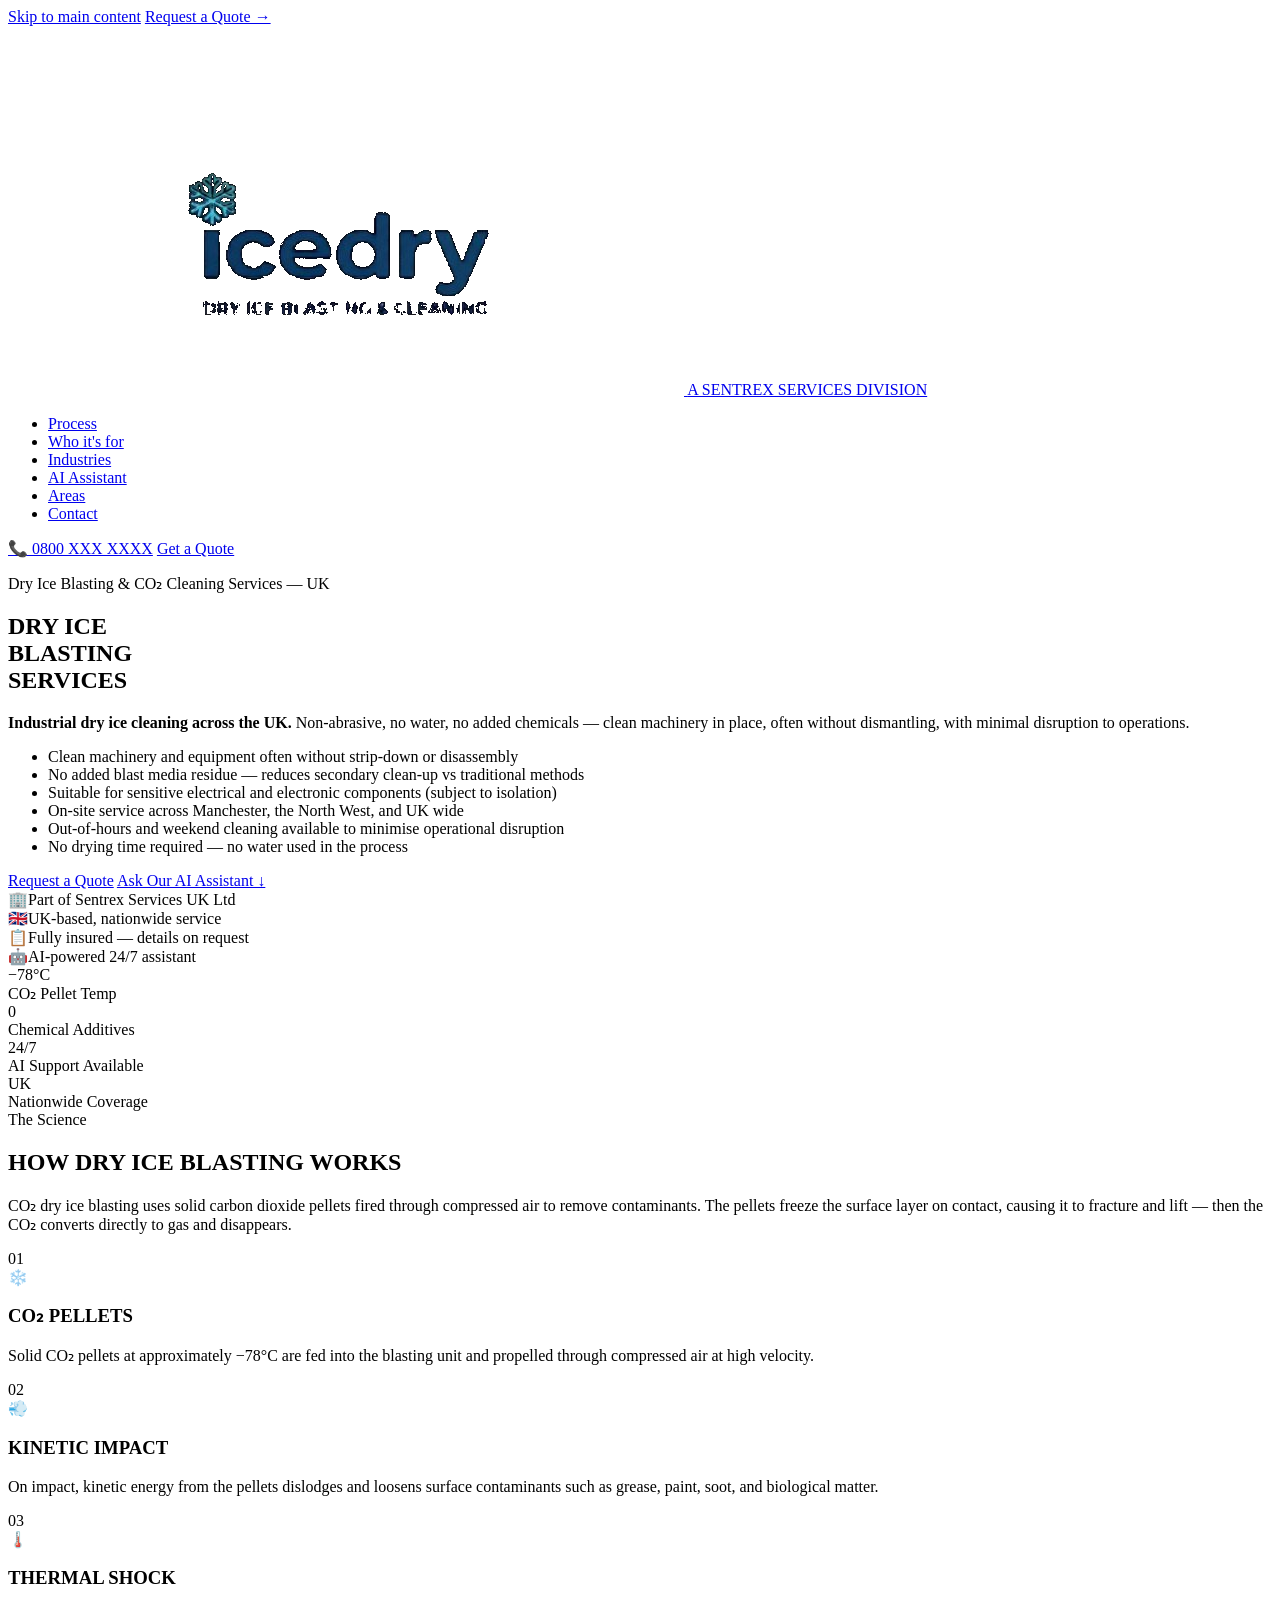
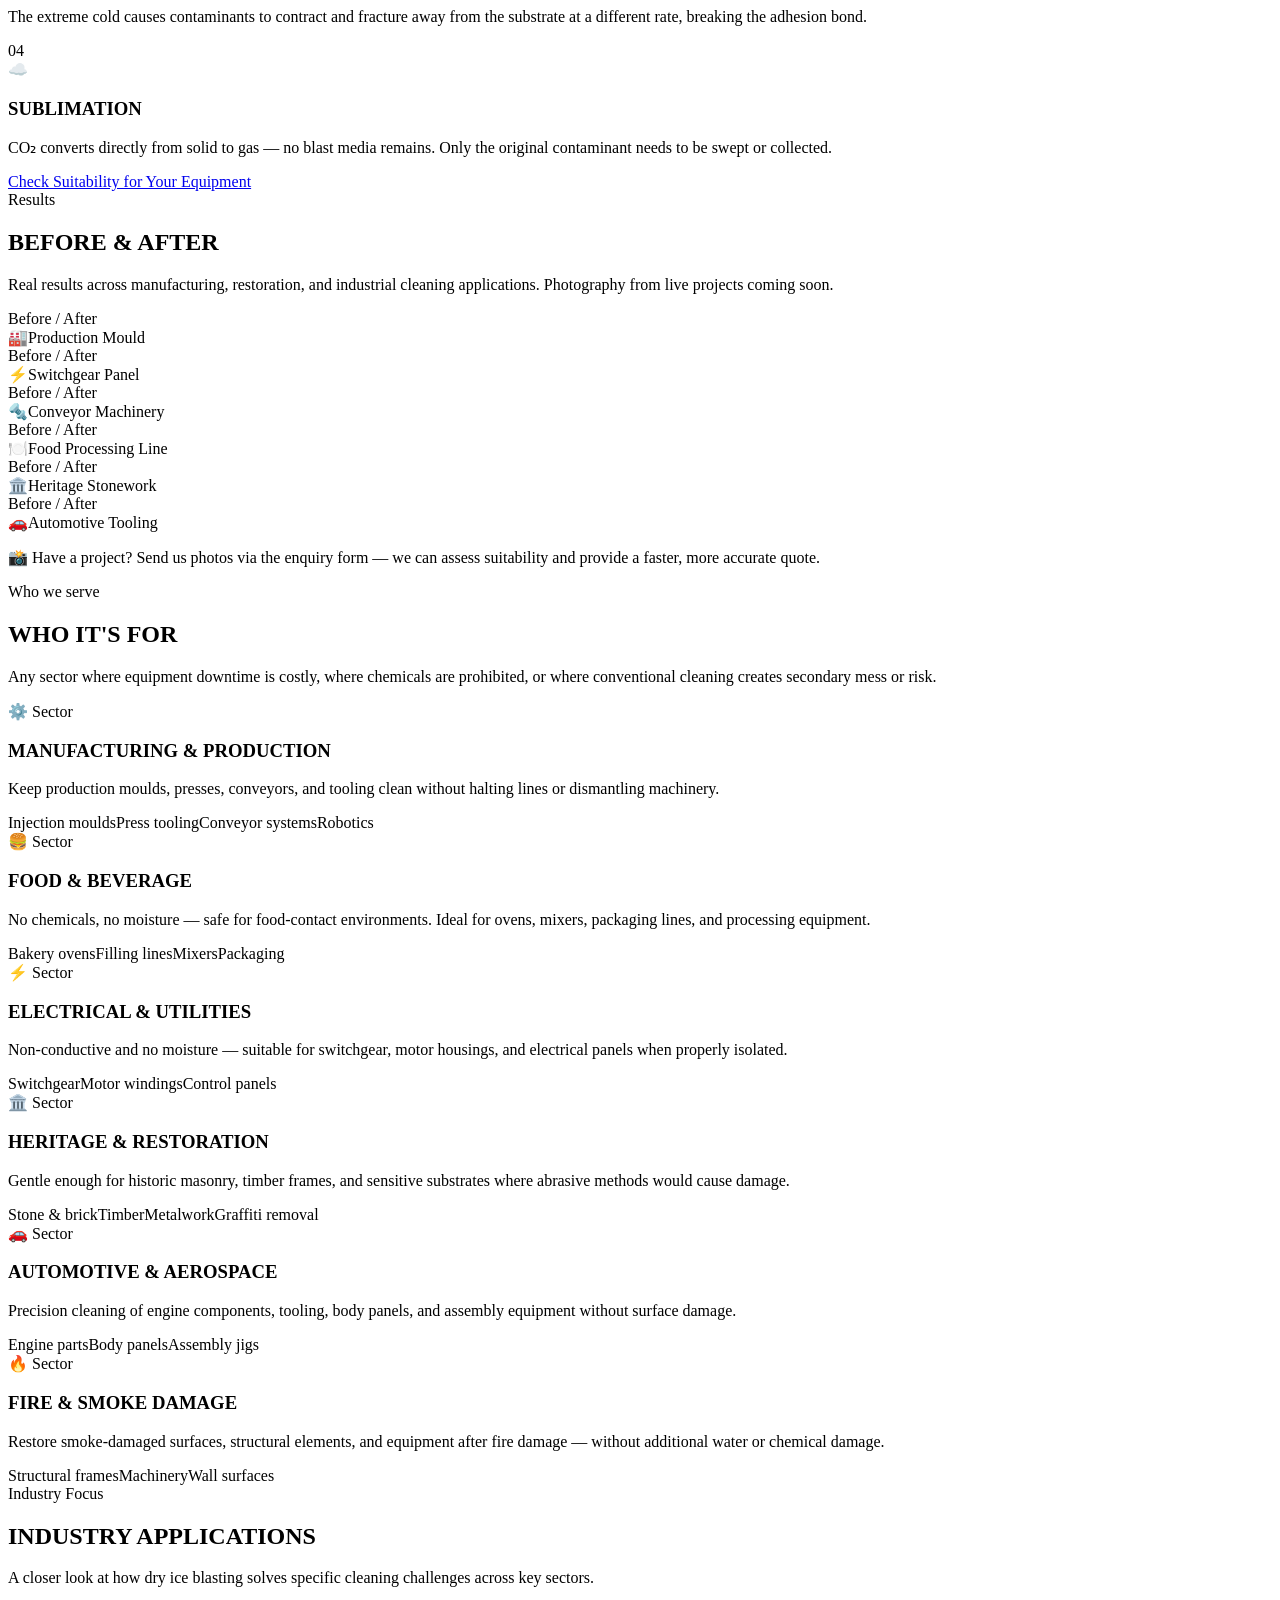
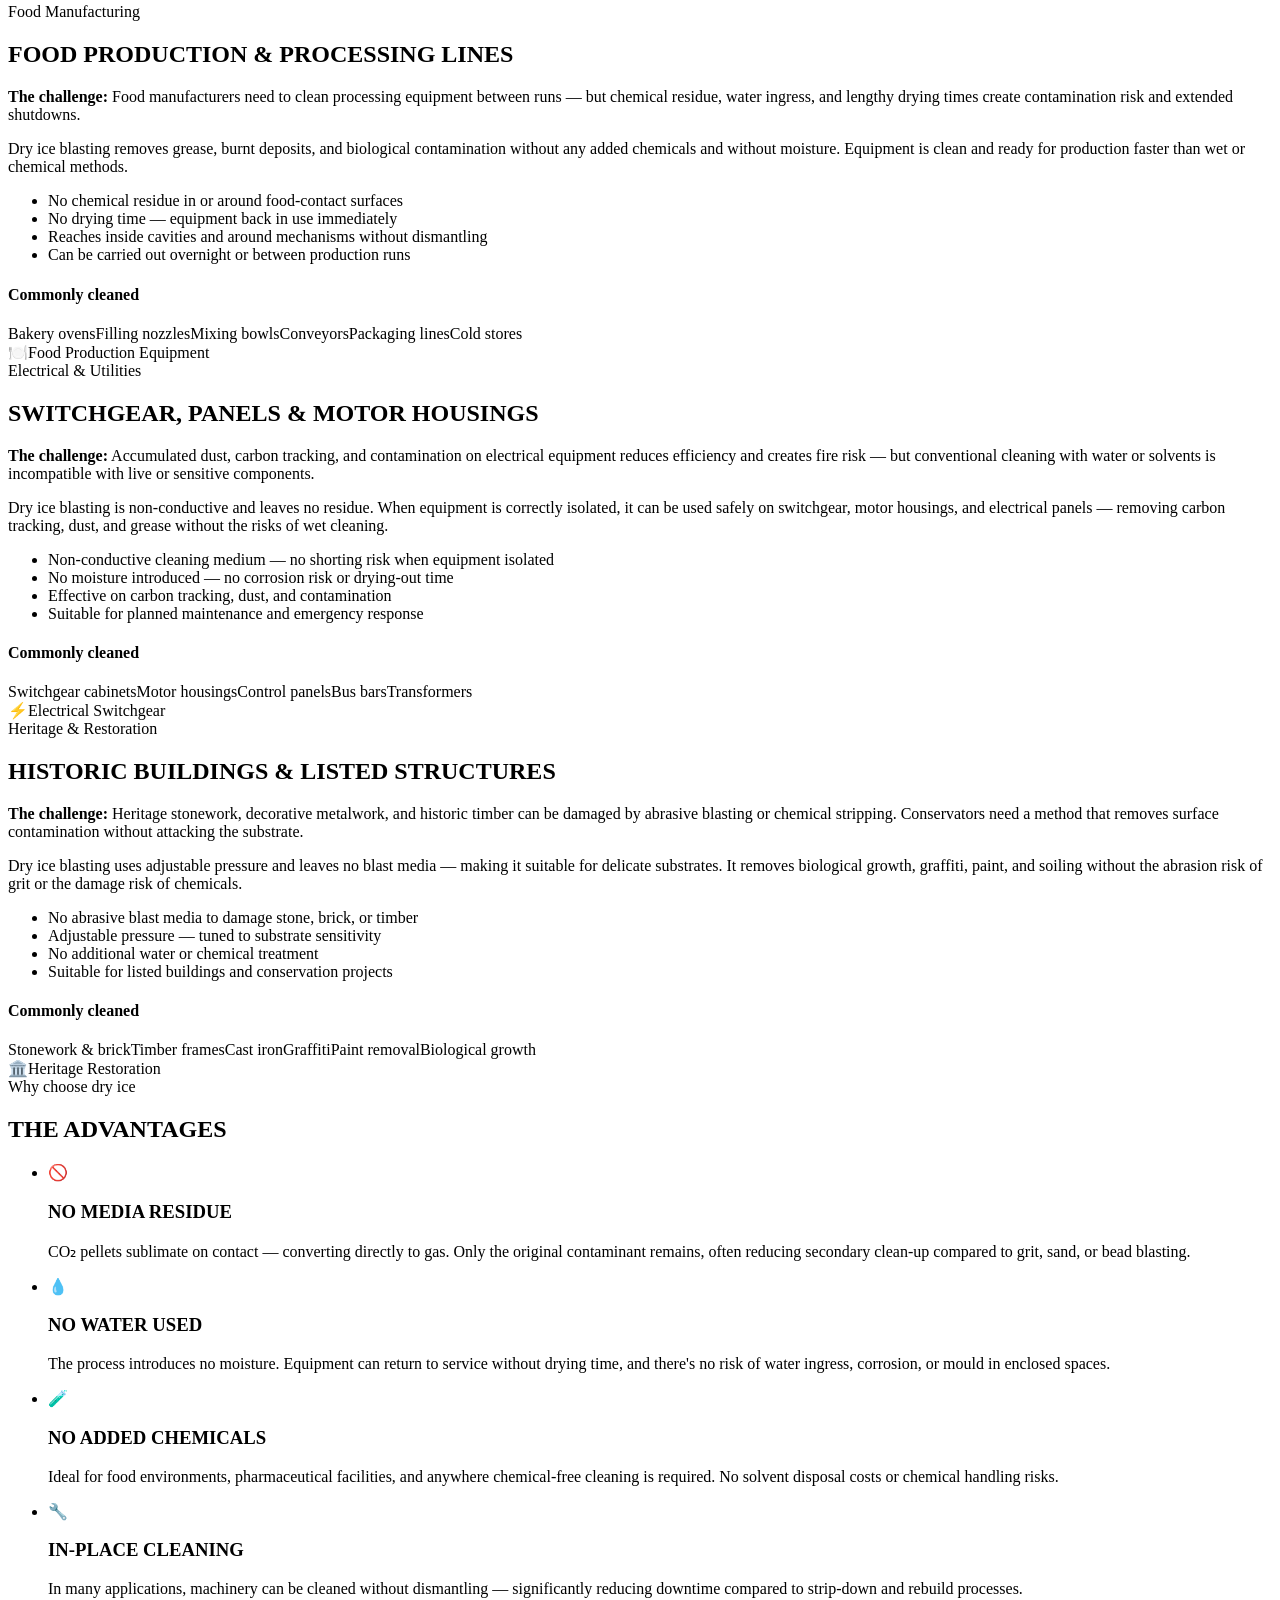
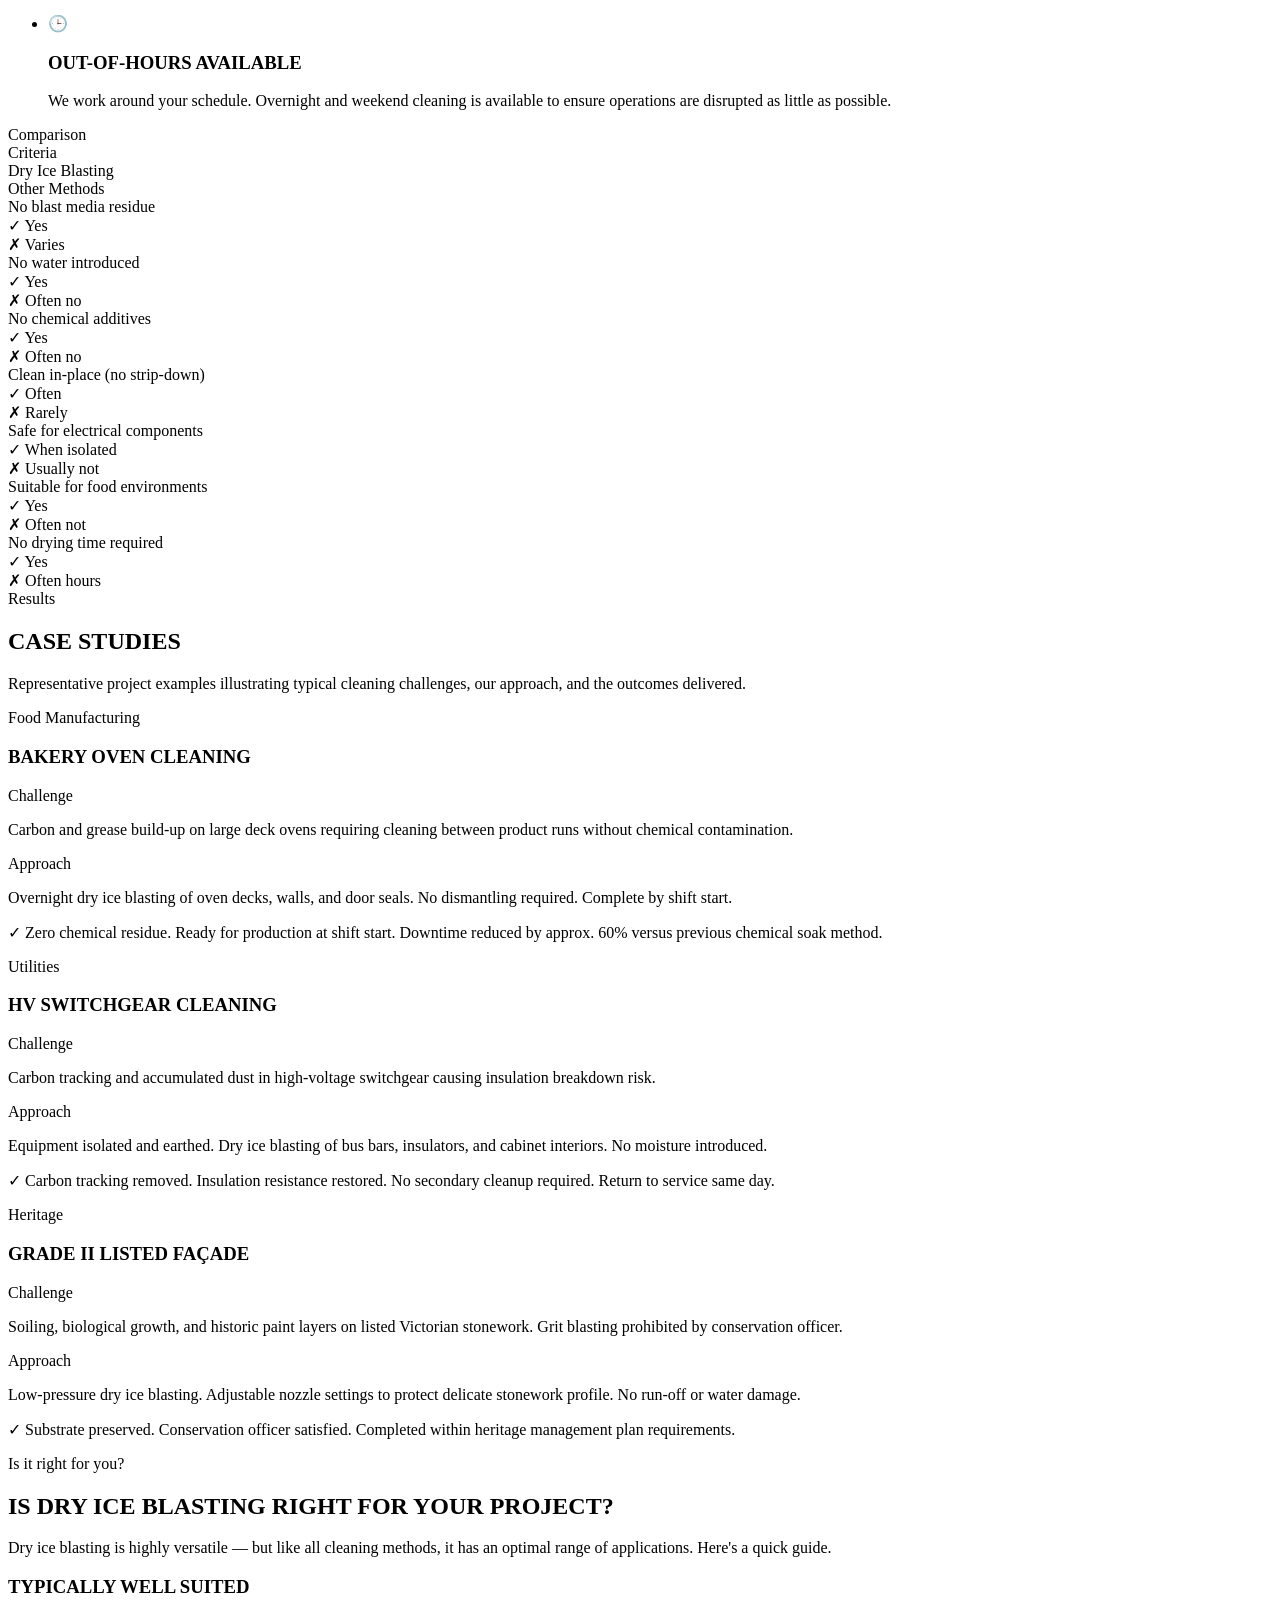
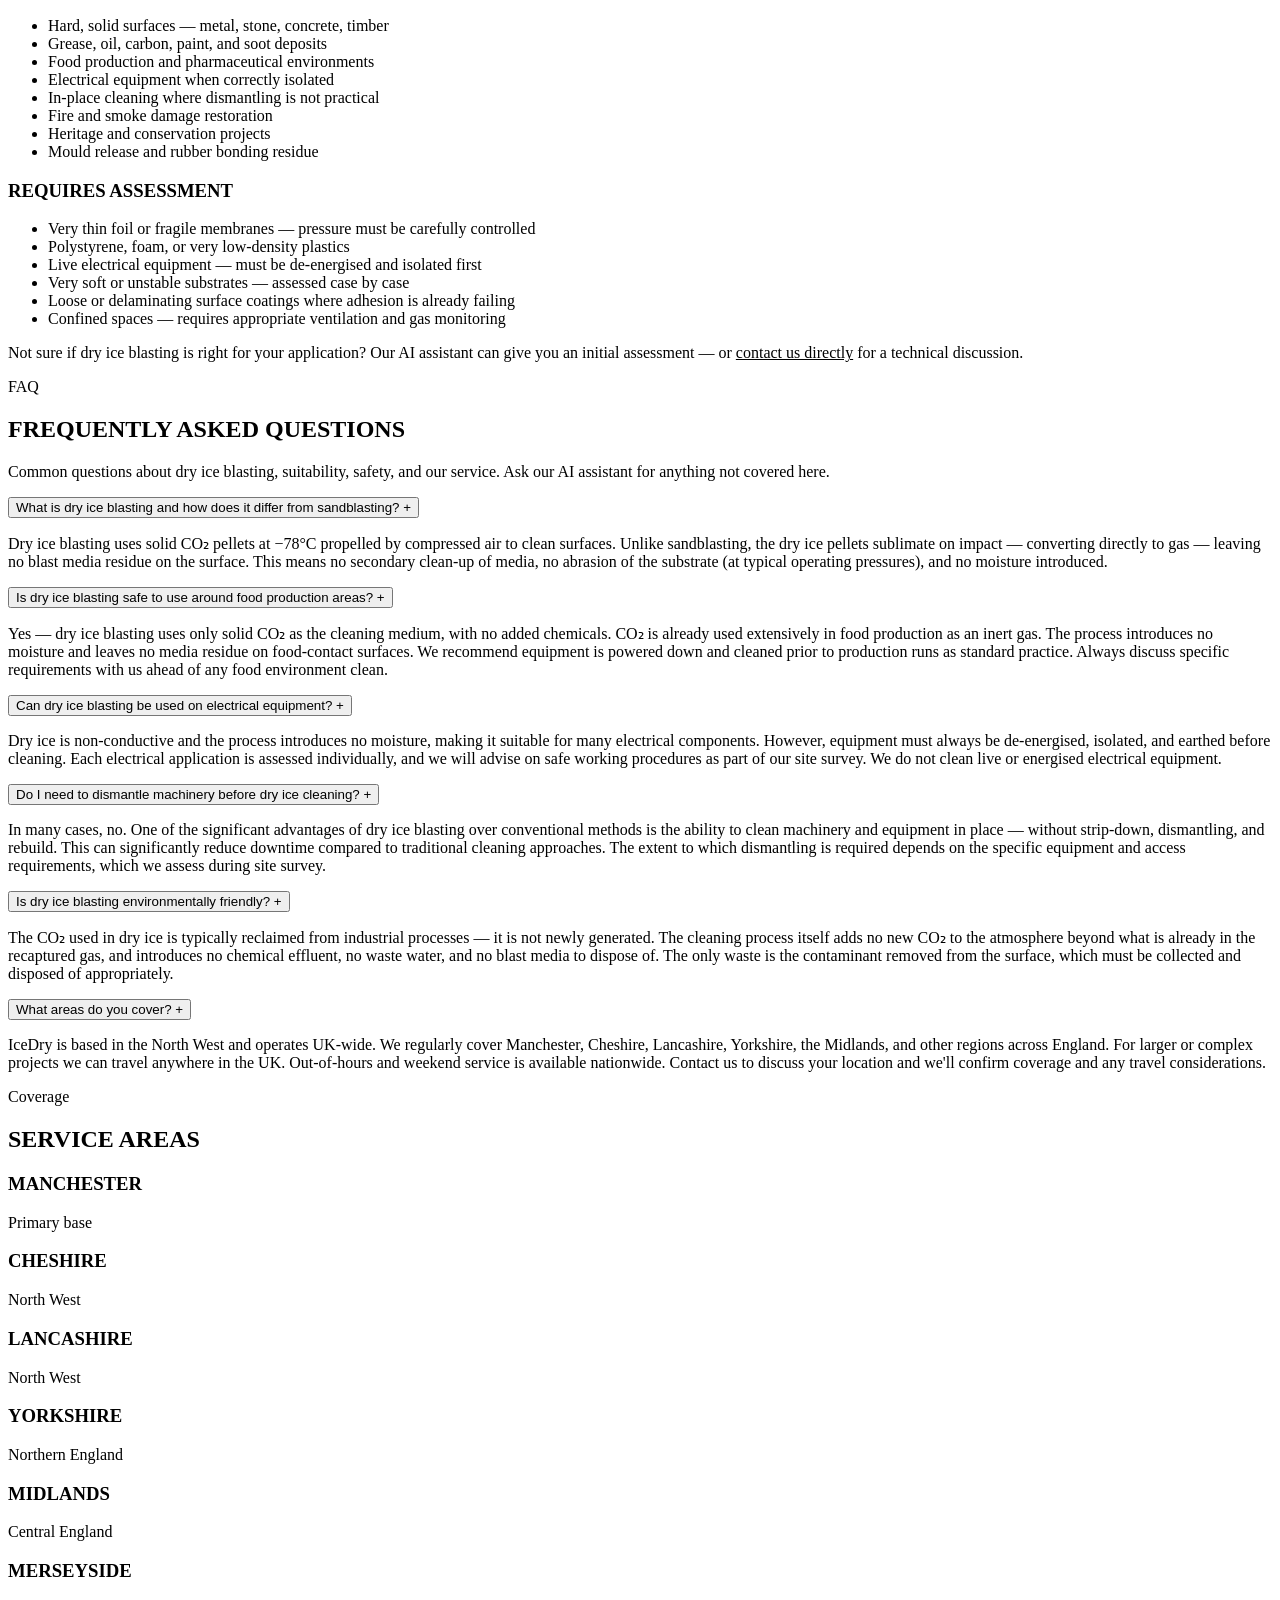
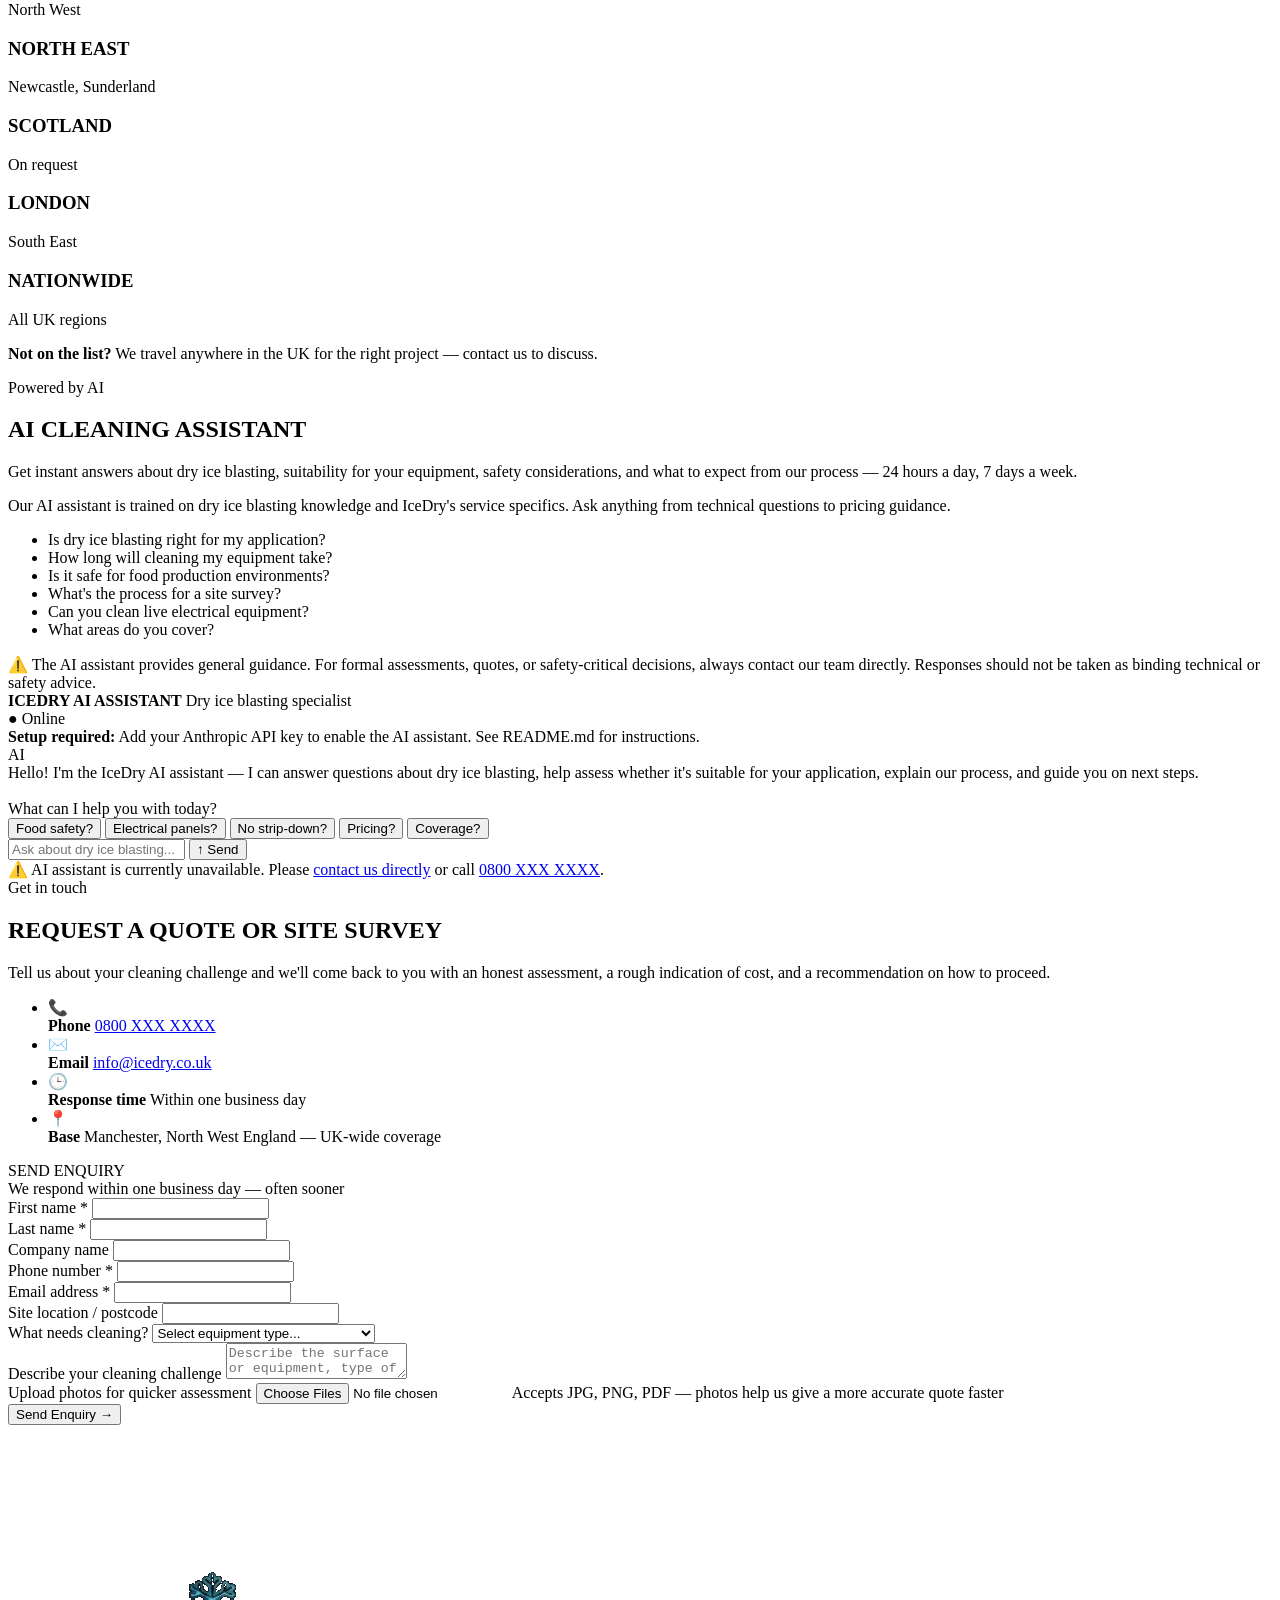
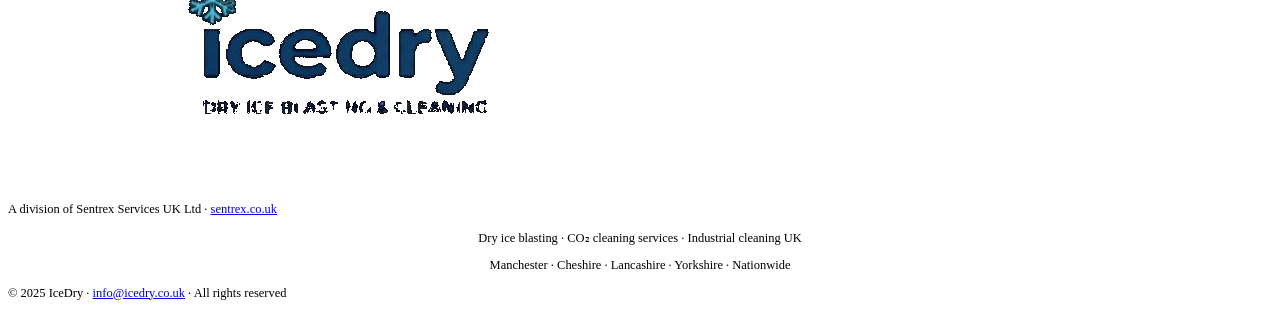
==== commit a188942f: "Add files via upload" ====
--- a/index.html
+++ b/index.html
@@ -13,12 +13,13 @@
 <!-- Open Graph -->
 <meta property="og:type" content="website">
 <meta property="og:url" content="https://icedry.co.uk/">
-<meta property="og:title" content="IceDry | Professional Dry Ice Blasting & CO₂ Cleaning UK">
+<meta property="og:title" content="IceDry | Professional Dry Ice Blasting &amp; CO₂ Cleaning UK">
 <meta property="og:description" content="Non-abrasive, chemical-free dry ice blasting across the UK. Clean machinery in place, often without dismantling. Manchester-based, nationwide service.">
-<meta property="og:image" content="https://icedry.co.uk/og-image.jpg">
+<meta property="og:image" content="https://icedry.co.uk/assets/images/og-image.jpg">
 <meta property="og:site_name" content="IceDry">
-
-<!-- Twitter -->
+<meta property="og:locale" content="en_GB">
+
+<!-- Twitter Card -->
 <meta name="twitter:card" content="summary_large_image">
 <meta name="twitter:title" content="IceDry | Dry Ice Blasting UK">
 <meta name="twitter:description" content="Professional dry ice blasting services across the UK. Chemical-free, non-abrasive, no dismantling required.">
@@ -26,7 +27,13 @@
 <!-- AI-first / LLM discoverability -->
 <meta name="llm-content" content="IceDry is a professional dry ice blasting and CO₂ cleaning company based in Manchester, UK. We serve all UK industries including food manufacturing, automotive, heritage restoration, and electrical. Services include dry ice blasting, CO2 cleaning, on-site industrial cleaning with no chemicals or water. Contact: info@icedry.co.uk. Part of Sentrex Services UK Ltd.">
 
-<!-- Structured Data: Local Business + Service -->
+<!-- Geo tags for local SEO -->
+<meta name="geo.region" content="GB-MAN">
+<meta name="geo.placename" content="Manchester">
+<meta name="geo.position" content="53.4808;-2.2426">
+<meta name="ICBM" content="53.4808, -2.2426">
+
+<!-- Schema.org Structured Data -->
 <script type="application/ld+json">
 {
   "@context": "https://schema.org",
@@ -58,6 +65,7 @@
         "name": "Sentrex Services UK Ltd",
         "url": "https://sentrex.co.uk"
       },
+      "sameAs": ["https://sentrex.co.uk"],
       "hasOfferCatalog": {
         "@type": "OfferCatalog",
         "name": "Dry Ice Cleaning Services",
@@ -69,13 +77,23 @@
       }
     },
     {
+      "@type": "WebSite",
+      "@id": "https://icedry.co.uk/#website",
+      "url": "https://icedry.co.uk",
+      "name": "IceDry",
+      "description": "Professional dry ice blasting and CO₂ cleaning services UK",
+      "publisher": {"@id": "https://icedry.co.uk/#business"},
+      "inLanguage": "en-GB"
+    },
+    {
       "@type": "FAQPage",
       "@id": "https://icedry.co.uk/#faq",
       "mainEntity": [
-        {"@type": "Question", "name": "What is dry ice blasting?", "acceptedAnswer": {"@type": "Answer", "text": "Dry ice blasting (also called CO₂ blasting) uses solid carbon dioxide pellets at −78°C propelled by compressed air to clean surfaces. The pellets cause thermal shock that fractures contaminants, then sublimate to gas — leaving no blast media residue."}},
-        {"@type": "Question", "name": "Is dry ice blasting safe for electrical equipment?", "acceptedAnswer": {"@type": "Answer", "text": "Dry ice blasting is non-conductive and leaves no moisture residue, making it suitable for many electrical components when properly isolated. Each application is assessed individually to confirm suitability and safe working procedures."}},
-        {"@type": "Question", "name": "Do you need to dismantle machinery for dry ice cleaning?", "acceptedAnswer": {"@type": "Answer", "text": "In many cases, no. Dry ice blasting can clean machinery and equipment in place, significantly reducing downtime compared to methods that require strip-down and rebuild."}},
-        {"@type": "Question", "name": "Where does IceDry operate?", "acceptedAnswer": {"@type": "Answer", "text": "IceDry is based in Manchester and operates across the UK including the North West, Yorkshire, Midlands, and nationwide. Out-of-hours and weekend service is available."}}
+        {"@type": "Question", "name": "What is dry ice blasting?", "acceptedAnswer": {"@type": "Answer", "text": "Dry ice blasting uses solid CO₂ pellets at −78°C propelled by compressed air to clean surfaces. The pellets cause thermal shock that fractures contaminants, then sublimate to gas — leaving no blast media residue."}},
+        {"@type": "Question", "name": "Is dry ice blasting safe for electrical equipment?", "acceptedAnswer": {"@type": "Answer", "text": "Dry ice blasting is non-conductive and leaves no moisture residue, making it suitable for many electrical components when properly isolated and de-energised."}},
+        {"@type": "Question", "name": "Do I need to dismantle machinery for dry ice cleaning?", "acceptedAnswer": {"@type": "Answer", "text": "In many cases, no. Dry ice blasting can clean machinery and equipment in place, significantly reducing downtime compared to methods requiring strip-down."}},
+        {"@type": "Question", "name": "Is dry ice blasting safe for food production?", "acceptedAnswer": {"@type": "Answer", "text": "Yes. Dry ice blasting uses only CO₂ as the cleaning medium with no added chemicals. It introduces no moisture and leaves no media residue on food-contact surfaces."}},
+        {"@type": "Question", "name": "Where does IceDry operate?", "acceptedAnswer": {"@type": "Answer", "text": "IceDry is based in Manchester and operates across the UK including the North West, Yorkshire, Midlands, London, and nationwide. Out-of-hours and weekend service available."}}
       ]
     }
   ]
@@ -85,352 +103,20 @@
 <link rel="icon" href="data:image/svg+xml,<svg xmlns='http://www.w3.org/2000/svg' viewBox='0 0 32 32'><rect width='32' height='32' rx='4' fill='%23060C12'/><text y='24' x='3' font-size='22' font-family='sans-serif' font-weight='700' fill='%237BDEFD'>ID</text></svg>">
 <link rel="preconnect" href="https://fonts.googleapis.com">
 <link href="https://fonts.googleapis.com/css2?family=Bebas+Neue&family=DM+Sans:ital,wght@0,300;0,400;0,500;0,600;1,300&family=JetBrains+Mono:wght@400;500&display=swap" rel="stylesheet">
-
-<style>
-*,*::before,*::after{box-sizing:border-box;margin:0;padding:0}
-:root{
-  --ice:#7BDEFD;--ice-dim:#3AACCC;--ice-glow:rgba(123,222,253,0.12);--ice-glow2:rgba(123,222,253,0.06);
-  --void:#060C12;--void-mid:#0C1520;--void-light:#111D2A;
-  --fog:rgba(255,255,255,0.05);--fog-border:rgba(123,222,253,0.12);
-  --text-bright:#E8F4FF;--text-mid:#8AAABB;--text-dim:#5A7585;
-  --mono:'JetBrains Mono',monospace;--display:'Bebas Neue',sans-serif;--body:'DM Sans',sans-serif;
-  --green:#5AFFA0;--amber:#FFCA6B;--red:#FF6B6B;
-  --transition:0.25s cubic-bezier(0.4,0,0.2,1);
-}
-html{scroll-behavior:smooth}
-body{background:var(--void);color:var(--text-bright);font-family:var(--body);font-size:16px;line-height:1.65;overflow-x:hidden}
-.skip-link{position:absolute;left:-9999px;top:auto;width:1px;height:1px;overflow:hidden}
-.skip-link:focus{position:fixed;top:0;left:0;width:auto;height:auto;padding:12px 20px;background:var(--ice);color:var(--void);z-index:9999;font-weight:600}
-.sr-only{position:absolute;width:1px;height:1px;padding:0;margin:-1px;overflow:hidden;clip:rect(0,0,0,0);white-space:nowrap;border:0}
-
-/* SCROLL FADE */
-.fade-in{opacity:0;transform:translateY(24px);transition:opacity 0.65s ease,transform 0.65s ease}
-.fade-in.visible{opacity:1;transform:none}
-.delay-1{transition-delay:0.1s}.delay-2{transition-delay:0.2s}.delay-3{transition-delay:0.3s}
-
-/* NAV */
-nav{position:fixed;top:0;left:0;right:0;z-index:100;display:flex;align-items:center;justify-content:space-between;padding:0 4vw;height:66px;background:rgba(6,12,18,0.92);backdrop-filter:blur(20px);-webkit-backdrop-filter:blur(20px);border-bottom:1px solid var(--fog-border);transition:background var(--transition)}
-nav.scrolled{background:rgba(6,12,18,0.98);border-bottom-color:rgba(123,222,253,0.2)}
-.nav-logo{font-family:var(--display);font-size:1.9rem;letter-spacing:0.08em;color:var(--ice);text-decoration:none;flex-shrink:0;transition:opacity var(--transition)}
-.nav-logo:hover{opacity:0.8}
-.nav-logo span{color:var(--text-dim);font-size:0.62rem;font-family:var(--mono);letter-spacing:0.1em;display:block;margin-top:-4px}
-.nav-centre{display:flex;gap:1.8rem;list-style:none}
-.nav-centre a{color:var(--text-mid);text-decoration:none;font-size:0.8rem;letter-spacing:0.08em;text-transform:uppercase;transition:color var(--transition);font-weight:500;position:relative}
-.nav-centre a::after{content:'';position:absolute;bottom:-4px;left:0;right:0;height:1px;background:var(--ice);transform:scaleX(0);transition:transform var(--transition)}
-.nav-centre a:hover{color:var(--ice)}
-.nav-centre a:hover::after{transform:scaleX(1)}
-.nav-right{display:flex;align-items:center;gap:12px}
-.nav-phone{color:var(--text-mid);text-decoration:none;font-family:var(--mono);font-size:0.75rem;letter-spacing:0.06em;transition:color var(--transition);white-space:nowrap}
-.nav-phone:hover{color:var(--ice)}
-.nav-cta{background:var(--ice);color:var(--void);border:none;padding:9px 20px;border-radius:3px;font-size:0.78rem;font-family:var(--mono);letter-spacing:0.08em;cursor:pointer;text-decoration:none;font-weight:500;transition:opacity var(--transition),transform var(--transition);white-space:nowrap}
-.nav-cta:hover{opacity:0.85;transform:translateY(-1px)}
-.mobile-cta{display:none;position:fixed;bottom:0;left:0;right:0;z-index:99;background:var(--ice);color:var(--void);text-align:center;padding:15px;font-family:var(--mono);font-size:0.85rem;font-weight:500;letter-spacing:0.1em;text-decoration:none;text-transform:uppercase}
-
-/* HERO */
-.hero{min-height:100vh;display:flex;flex-direction:column;justify-content:center;padding:5rem 5vw 4rem;position:relative;overflow:hidden}
-.hero-bg{position:absolute;inset:0;z-index:0}
-.hero-bg-gradient{position:absolute;inset:0;background:radial-gradient(ellipse 80% 70% at 55% 40%,rgba(0,70,110,0.45) 0%,transparent 70%),linear-gradient(180deg,#060C12 0%,#0A1520 60%,#060C12 100%)}
-.hero-grid{position:absolute;inset:0;background-image:linear-gradient(rgba(123,222,253,0.03) 1px,transparent 1px),linear-gradient(90deg,rgba(123,222,253,0.03) 1px,transparent 1px);background-size:60px 60px;mask-image:radial-gradient(ellipse 80% 80% at center,black 30%,transparent 100%)}
-.particles{position:absolute;inset:0;z-index:1;pointer-events:none;overflow:hidden}
-.particle{position:absolute;width:2px;height:2px;background:var(--ice);border-radius:50%;opacity:0;animation:drift linear infinite}
-@keyframes drift{0%{opacity:0;transform:translate(0,0)}10%{opacity:0.7}90%{opacity:0.2}100%{opacity:0;transform:translate(var(--dx),var(--dy))}}
-.hero-content{position:relative;z-index:2;max-width:820px}
-.hero-eyebrow{font-family:var(--mono);font-size:0.72rem;letter-spacing:0.22em;color:var(--ice-dim);text-transform:uppercase;margin-bottom:1.2rem;display:flex;align-items:center;gap:12px;animation:fadeUp 0.8s ease both}
-.hero-eyebrow::before{content:'';display:block;width:36px;height:1px;background:var(--ice-dim)}
-h1{font-family:var(--display);font-size:clamp(3.2rem,8vw,7.5rem);line-height:0.92;letter-spacing:0.02em;color:var(--text-bright);margin-bottom:0.5em;animation:fadeUp 0.8s 0.1s ease both}
-h1 .accent{color:var(--ice)}
-.hero-sub{font-size:1.05rem;color:var(--text-mid);max-width:580px;margin-bottom:2rem;font-weight:300;line-height:1.75;animation:fadeUp 0.8s 0.2s ease both}
-.hero-sub strong{color:var(--text-bright);font-weight:500}
-.hero-actions{display:flex;gap:1rem;flex-wrap:wrap;align-items:center;margin-bottom:2.2rem;animation:fadeUp 0.8s 0.3s ease both}
-@keyframes fadeUp{from{opacity:0;transform:translateY(20px)}to{opacity:1;transform:none}}
-
-.btn-primary{background:var(--ice);color:var(--void);border:none;padding:14px 32px;font-family:var(--mono);font-size:0.8rem;letter-spacing:0.1em;text-transform:uppercase;cursor:pointer;border-radius:3px;text-decoration:none;font-weight:500;transition:transform 0.15s,box-shadow 0.15s;display:inline-block}
-.btn-primary:hover{transform:translateY(-2px);box-shadow:0 8px 28px rgba(123,222,253,0.35)}
-.btn-ghost{background:transparent;color:var(--text-mid);border:1px solid rgba(255,255,255,0.12);padding:13px 28px;font-family:var(--mono);font-size:0.8rem;letter-spacing:0.1em;cursor:pointer;border-radius:3px;text-decoration:none;transition:color var(--transition),border-color var(--transition);display:inline-block}
-.btn-ghost:hover{color:var(--ice);border-color:var(--fog-border)}
-.proof-bullets{list-style:none;display:flex;flex-direction:column;gap:8px;margin-bottom:2.5rem;animation:fadeUp 0.8s 0.25s ease both}
-.proof-bullets li{display:flex;align-items:flex-start;gap:10px;font-size:0.88rem;color:var(--text-mid);line-height:1.5}
-.proof-bullets li::before{content:'✓';color:var(--ice);font-weight:700;flex-shrink:0;margin-top:1px}
-.trust-strip{display:flex;align-items:center;gap:2rem;flex-wrap:wrap;padding-top:1.8rem;border-top:1px solid var(--fog-border);animation:fadeUp 0.8s 0.4s ease both}
-.trust-item{display:flex;align-items:center;gap:8px;font-size:0.75rem;color:var(--text-dim);font-family:var(--mono);letter-spacing:0.06em}
-
-/* STATS BAR */
-.stats-bar{background:var(--void-mid);border-top:1px solid var(--fog-border);border-bottom:1px solid var(--fog-border);padding:2rem 5vw;display:grid;grid-template-columns:repeat(4,1fr);gap:1px}
-.stat-block{padding:0 2rem;border-right:1px solid var(--fog-border);text-align:center}
-.stat-block:last-child{border-right:none}
-.stat-num{font-family:var(--display);font-size:2.8rem;color:var(--ice);letter-spacing:0.04em;line-height:1}
-.stat-label{font-family:var(--mono);font-size:0.65rem;letter-spacing:0.18em;color:var(--text-dim);text-transform:uppercase;margin-top:4px}
-
-/* SECTION BASICS */
-.section-label{font-family:var(--mono);font-size:0.68rem;letter-spacing:0.25em;color:var(--ice-dim);text-transform:uppercase;margin-bottom:0.7rem;display:flex;align-items:center;gap:8px}
-.section-label::before{content:'//';opacity:0.4}
-.section-header{margin-bottom:3.5rem}
-.section-header h2{font-family:var(--display);font-size:clamp(2.2rem,4.5vw,4.2rem);letter-spacing:0.03em;line-height:1;color:var(--text-bright);margin-top:0.4rem}
-.section-header p{color:var(--text-mid);font-weight:300;max-width:640px;margin-top:1rem;font-size:0.95rem}
-.section-cta{margin-top:3rem;display:flex;gap:1rem;flex-wrap:wrap}
-
-/* PROCESS */
-.process-section{padding:6rem 5vw}
-.process-grid{display:grid;grid-template-columns:repeat(4,1fr);gap:1px;background:var(--fog-border);border:1px solid var(--fog-border);border-radius:4px;overflow:hidden}
-.process-step{background:var(--void);padding:1.8rem 1.6rem;position:relative;transition:background var(--transition)}
-.process-step:hover{background:var(--void-mid)}
-.step-num{font-family:var(--display);font-size:4.5rem;color:rgba(123,222,253,0.06);line-height:1;position:absolute;top:0.8rem;right:1rem;pointer-events:none}
-.step-icon{font-size:1.4rem;margin-bottom:1.2rem;display:block}
-.process-step h3{font-family:var(--display);font-size:1.45rem;letter-spacing:0.04em;color:var(--ice);margin-bottom:0.5rem}
-.process-step p{font-size:0.83rem;color:var(--text-mid);line-height:1.65;font-weight:300}
-
-/* GALLERY */
-.gallery-section{padding:5rem 5vw;background:var(--void-mid);border-top:1px solid var(--fog-border);border-bottom:1px solid var(--fog-border)}
-.gallery-grid{display:grid;grid-template-columns:repeat(3,1fr);gap:1px;border:1px solid var(--fog-border);border-radius:4px;overflow:hidden;margin-top:2.5rem}
-.gallery-item{aspect-ratio:4/3;background:var(--void-light);display:flex;flex-direction:column;align-items:center;justify-content:center;gap:8px;position:relative;overflow:hidden;transition:background var(--transition)}
-.gallery-item:hover{background:rgba(123,222,253,0.05)}
-.gallery-badge{position:absolute;top:10px;left:10px;background:rgba(6,12,18,0.85);border:1px solid var(--fog-border);border-radius:3px;padding:3px 9px;font-family:var(--mono);font-size:0.62rem;letter-spacing:0.12em;text-transform:uppercase;color:var(--ice-dim)}
-.gallery-label{font-family:var(--mono);font-size:0.7rem;letter-spacing:0.1em;color:var(--text-dim);text-transform:uppercase}
-.gallery-icon{font-size:2.5rem;opacity:0.25}
-.gallery-note{margin-top:1.5rem;text-align:center;font-size:0.8rem;color:var(--text-dim);font-family:var(--mono);background:var(--ice-glow2);border:1px solid var(--fog-border);border-radius:4px;padding:0.8rem 1.2rem}
-
-/* WHO */
-.who-section{padding:6rem 5vw}
-.who-grid{display:grid;grid-template-columns:repeat(3,1fr);gap:1rem;margin-top:2.5rem}
-.who-card{background:var(--void-mid);border:1px solid var(--fog-border);border-radius:6px;padding:1.5rem;transition:border-color var(--transition),transform var(--transition)}
-.who-card:hover{border-color:rgba(123,222,253,0.3);transform:translateY(-2px)}
-.who-sector{font-family:var(--mono);font-size:0.65rem;letter-spacing:0.18em;text-transform:uppercase;color:var(--ice-dim);margin-bottom:0.8rem;display:flex;align-items:center;gap:8px}
-.who-card h3{font-family:var(--display);font-size:1.5rem;letter-spacing:0.03em;color:var(--text-bright);margin-bottom:0.6rem;line-height:1.1}
-.who-card p{font-size:0.82rem;color:var(--text-mid);line-height:1.65;font-weight:300}
-.who-assets{display:flex;flex-wrap:wrap;gap:5px;margin-top:1rem}
-.asset-tag{background:rgba(123,222,253,0.06);border:1px solid var(--fog-border);border-radius:2px;padding:3px 8px;font-size:0.68rem;font-family:var(--mono);color:var(--text-dim);letter-spacing:0.06em}
-
-/* INDUSTRY BLOCKS */
-.industry-section{padding:6rem 5vw;background:var(--void-mid);border-top:1px solid var(--fog-border)}
-.industry-block{display:grid;grid-template-columns:1fr 1fr;gap:5rem;align-items:start;padding:4rem 0;border-bottom:1px solid var(--fog-border)}
-.industry-block:last-child{border-bottom:none}
-.industry-block.reverse{direction:rtl}
-.industry-block.reverse>*{direction:ltr}
-.industry-tag{font-family:var(--mono);font-size:0.65rem;letter-spacing:0.2em;text-transform:uppercase;color:var(--ice-dim);padding:3px 10px;border:1px solid var(--fog-border);border-radius:2px;display:inline-block;margin-bottom:1rem}
-.industry-block h2{font-family:var(--display);font-size:clamp(1.8rem,3vw,2.8rem);letter-spacing:0.03em;color:var(--text-bright);margin-bottom:1rem;line-height:1.05}
-.problem-box{background:rgba(255,107,107,0.06);border-left:2px solid rgba(255,107,107,0.4);border-radius:0 4px 4px 0;padding:0.8rem 1.1rem;margin-bottom:1rem}
-.problem-box p{font-size:0.83rem;color:#FF9999;line-height:1.6;font-weight:300}
-.problem-box strong{font-weight:500;color:#FFB3B3}
-.solution-text{font-size:0.88rem;color:var(--text-mid);line-height:1.75;font-weight:300;margin-bottom:1.2rem}
-.outcome-list{list-style:none;display:flex;flex-direction:column;gap:6px;margin-bottom:1.5rem}
-.outcome-list li{display:flex;align-items:flex-start;gap:8px;font-size:0.83rem;color:var(--text-mid)}
-.outcome-list li::before{content:'→';color:var(--ice-dim);flex-shrink:0}
-.what-gets-cleaned h4{font-family:var(--mono);font-size:0.68rem;letter-spacing:0.15em;text-transform:uppercase;color:var(--text-dim);margin-bottom:0.6rem}
-.item-chips{display:flex;flex-wrap:wrap;gap:5px}
-.chip{background:rgba(123,222,253,0.05);border:1px solid var(--fog-border);border-radius:2px;padding:4px 10px;font-size:0.72rem;font-family:var(--mono);color:var(--text-dim);letter-spacing:0.05em}
-.industry-visual{background:var(--void-light);border:1px solid var(--fog-border);border-radius:6px;aspect-ratio:4/3;display:flex;flex-direction:column;align-items:center;justify-content:center;gap:10px;opacity:0.7}
-.industry-visual span{font-family:var(--mono);font-size:0.68rem;letter-spacing:0.12em;color:var(--text-dim);text-transform:uppercase}
-
-/* BENEFITS */
-.benefits-section{padding:6rem 5vw}
-.benefits-layout{display:grid;grid-template-columns:1fr 1fr;gap:5rem;align-items:start;margin-top:2rem}
-.benefits-list{list-style:none;display:flex;flex-direction:column}
-.benefit-item{display:flex;gap:1.2rem;padding:1.4rem 0;border-bottom:1px solid var(--fog-border)}
-.benefit-item:last-child{border-bottom:none}
-.benefit-icon{width:40px;height:40px;flex-shrink:0;border:1px solid var(--fog-border);border-radius:4px;display:flex;align-items:center;justify-content:center;font-size:1.1rem;background:var(--ice-glow)}
-.benefit-item h3{font-family:var(--display);font-size:1.3rem;letter-spacing:0.04em;color:var(--text-bright);margin-bottom:0.3rem;line-height:1.1}
-.benefit-item p{font-size:0.83rem;color:var(--text-mid);font-weight:300;line-height:1.65}
-
-/* COMPARISON */
-.comparison-table{border:1px solid var(--fog-border);border-radius:6px;overflow:hidden}
-.comp-row{display:grid;grid-template-columns:1.8fr 1fr 1fr;border-bottom:1px solid var(--fog-border)}
-.comp-row:last-child{border-bottom:none}
-.comp-cell{padding:11px 14px;font-size:0.82rem;border-right:1px solid var(--fog-border)}
-.comp-cell:last-child{border-right:none}
-.comp-row.header .comp-cell{font-family:var(--mono);font-size:0.67rem;letter-spacing:0.1em;text-transform:uppercase;color:var(--text-dim);background:rgba(255,255,255,0.02)}
-.comp-row.header .comp-cell.hl{color:var(--ice);background:var(--ice-glow)}
-.yes{color:var(--green);font-weight:500}.no{color:var(--red);font-weight:500;opacity:0.8}
-.ice-cell{background:rgba(123,222,253,0.04)}
-
-/* CASE STUDIES */
-.cases-section{padding:6rem 5vw;background:var(--void-mid);border-top:1px solid var(--fog-border)}
-.cases-grid{display:grid;grid-template-columns:repeat(3,1fr);gap:1.5rem;margin-top:2.5rem}
-.case-card{background:var(--void);border:1px solid var(--fog-border);border-radius:6px;overflow:hidden;transition:border-color var(--transition),transform var(--transition)}
-.case-card:hover{border-color:rgba(123,222,253,0.3);transform:translateY(-3px)}
-.case-header{padding:1.2rem 1.5rem;border-bottom:1px solid var(--fog-border);background:rgba(123,222,253,0.04)}
-.case-sector{font-family:var(--mono);font-size:0.65rem;letter-spacing:0.15em;text-transform:uppercase;color:var(--ice-dim);margin-bottom:4px}
-.case-header h3{font-family:var(--display);font-size:1.4rem;letter-spacing:0.04em;color:var(--text-bright)}
-.case-body{padding:1.2rem 1.5rem;display:flex;flex-direction:column;gap:1rem}
-.case-row{display:flex;gap:10px;align-items:flex-start;font-size:0.83rem}
-.case-label{font-family:var(--mono);font-size:0.65rem;letter-spacing:0.1em;text-transform:uppercase;color:var(--text-dim);width:70px;flex-shrink:0;padding-top:2px}
-.case-row p{color:var(--text-mid);font-weight:300;line-height:1.6}
-.case-outcome{background:rgba(90,255,160,0.06);border:1px solid rgba(90,255,160,0.15);border-radius:4px;padding:0.8rem 1rem;margin-top:0.5rem}
-.case-outcome p{font-size:0.82rem;color:var(--green);font-weight:400}
-
-/* SUITABILITY */
-.suitability-section{padding:6rem 5vw}
-.suitability-grid{display:grid;grid-template-columns:1fr 1fr;gap:2rem;margin-top:2.5rem}
-.suit-box{border:1px solid var(--fog-border);border-radius:6px;overflow:hidden}
-.suit-header{padding:1rem 1.5rem;border-bottom:1px solid var(--fog-border)}
-.suit-header.good{background:rgba(90,255,160,0.06);border-bottom-color:rgba(90,255,160,0.15)}
-.suit-header.caution{background:rgba(255,107,107,0.06);border-bottom-color:rgba(255,107,107,0.15)}
-.suit-header h3{font-family:var(--display);font-size:1.6rem;letter-spacing:0.04em}
-.suit-header.good h3{color:var(--green)}.suit-header.caution h3{color:var(--red)}
-.suit-list{list-style:none;padding:1.2rem 1.5rem;display:flex;flex-direction:column;gap:0.7rem}
-.suit-list li{display:flex;align-items:flex-start;gap:10px;font-size:0.85rem;color:var(--text-mid);line-height:1.55}
-.suit-list.good li::before{content:'✓';color:var(--green);flex-shrink:0;font-weight:700}
-.suit-list.caution li::before{content:'!';color:var(--amber);flex-shrink:0;font-weight:700;width:12px}
-.suitability-note{margin-top:2rem;padding:1rem 1.5rem;border:1px solid var(--fog-border);border-radius:4px;background:rgba(123,222,253,0.04);font-size:0.82rem;color:var(--text-dim);font-family:var(--mono)}
-
-/* FAQ */
-.faq-section{padding:6rem 5vw;background:var(--void-mid);border-top:1px solid var(--fog-border)}
-.faq-list{margin-top:2.5rem;border:1px solid var(--fog-border);border-radius:6px;overflow:hidden}
-.faq-item{border-bottom:1px solid var(--fog-border)}
-.faq-item:last-child{border-bottom:none}
-.faq-q{width:100%;background:none;border:none;padding:1.2rem 1.5rem;text-align:left;cursor:pointer;display:flex;justify-content:space-between;align-items:center;gap:1rem;transition:background var(--transition)}
-.faq-q:hover{background:rgba(255,255,255,0.02)}
-.faq-q span{font-size:0.92rem;font-weight:500;color:var(--text-bright);line-height:1.4}
-.faq-arrow{color:var(--ice-dim);font-size:1.1rem;flex-shrink:0;transition:transform 0.25s;font-family:var(--mono)}
-.faq-a{max-height:0;overflow:hidden;transition:max-height 0.35s ease,padding 0.25s}
-.faq-a.open{max-height:400px;padding:0 1.5rem 1.2rem}
-.faq-item.active .faq-arrow{transform:rotate(45deg)}
-.faq-a p{font-size:0.88rem;color:var(--text-mid);line-height:1.75;font-weight:300}
-
-/* AREAS */
-.areas-section{padding:6rem 5vw}
-.areas-grid{display:grid;grid-template-columns:repeat(5,1fr);gap:1rem;margin-top:2.5rem}
-.area-card{background:var(--void-mid);border:1px solid var(--fog-border);border-radius:4px;padding:1rem 1.2rem;text-align:center;transition:border-color var(--transition)}
-.area-card:hover{border-color:rgba(123,222,253,0.3)}
-.area-card h3{font-family:var(--display);font-size:1.2rem;letter-spacing:0.05em;color:var(--ice);margin-bottom:4px}
-.area-card p{font-size:0.75rem;color:var(--text-dim);font-family:var(--mono)}
-.areas-note{margin-top:1.5rem;text-align:center;font-size:0.85rem;color:var(--text-mid)}
-.areas-note strong{color:var(--text-bright)}
-
-/* ===========================
-   AI CHAT SECTION — ENHANCED
-   =========================== */
-.ai-section{padding:6rem 5vw;background:var(--void-mid);border-top:1px solid var(--fog-border);position:relative;overflow:hidden}
-.ai-section::before{content:'';position:absolute;top:-80px;right:-80px;width:400px;height:400px;background:radial-gradient(circle,rgba(123,222,253,0.04) 0%,transparent 70%);pointer-events:none}
-.ai-layout{display:grid;grid-template-columns:1fr 1.3fr;gap:4rem;align-items:start;margin-top:2.5rem}
-.ai-intro p{color:var(--text-mid);font-weight:300;margin-bottom:1rem;line-height:1.75;font-size:0.92rem}
-.ai-features{list-style:none;display:flex;flex-direction:column;gap:8px;margin:1.5rem 0}
-.ai-features li{display:flex;align-items:center;gap:10px;font-size:0.83rem;color:var(--text-mid);font-family:var(--mono)}
-.ai-features li::before{content:'▸';color:var(--ice);flex-shrink:0}
-.ai-disclaimer{font-size:0.73rem;color:var(--text-dim);font-family:var(--mono);margin-top:1.5rem;padding-top:1rem;border-top:1px solid var(--fog-border);line-height:1.6}
-
-/* Chat Widget */
-.chat-widget{background:var(--void);border:1px solid var(--fog-border);border-radius:10px;overflow:hidden;box-shadow:0 20px 60px rgba(0,0,0,0.4),0 0 0 1px rgba(123,222,253,0.05)}
-.chat-header{padding:14px 18px;border-bottom:1px solid var(--fog-border);display:flex;align-items:center;gap:12px;background:rgba(123,222,253,0.05)}
-.chat-header-left{display:flex;align-items:center;gap:10px;flex:1}
-.chat-dot-wrap{position:relative;width:32px;height:32px;background:var(--ice-glow);border:1px solid var(--fog-border);border-radius:6px;display:flex;align-items:center;justify-content:center}
-.chat-dot{width:8px;height:8px;border-radius:50%;background:var(--ice);animation:pulse 2s ease-in-out infinite}
-.chat-dot-wrap::after{content:'';position:absolute;inset:-1px;border-radius:7px;border:1px solid var(--ice-dim);opacity:0;animation:ping 2.5s ease-in-out infinite}
-@keyframes ping{0%,100%{opacity:0;transform:scale(1)}50%{opacity:0.4;transform:scale(1.15)}}
-@keyframes pulse{0%,100%{opacity:1}50%{opacity:0.3}}
-.chat-title{font-family:var(--mono);font-size:0.72rem;letter-spacing:0.08em;color:var(--text-mid)}
-.chat-title strong{color:var(--ice);display:block;font-size:0.8rem}
-.chat-status{font-family:var(--mono);font-size:0.62rem;color:var(--green);background:rgba(90,255,160,0.08);border:1px solid rgba(90,255,160,0.2);border-radius:20px;padding:3px 10px;white-space:nowrap}
-
-.chat-messages{padding:1.2rem;display:flex;flex-direction:column;gap:0.9rem;min-height:280px;max-height:400px;overflow-y:auto;scroll-behavior:smooth}
-.chat-messages::-webkit-scrollbar{width:3px}.chat-messages::-webkit-scrollbar-track{background:transparent}.chat-messages::-webkit-scrollbar-thumb{background:var(--fog-border);border-radius:3px}
-.msg{display:flex;gap:9px;align-items:flex-start}
-.msg-avatar{width:28px;height:28px;border-radius:4px;flex-shrink:0;display:flex;align-items:center;justify-content:center;font-family:var(--mono);font-size:0.58rem;font-weight:500}
-.msg-avatar.ai{background:var(--ice-glow);color:var(--ice);border:1px solid var(--fog-border)}
-.msg-avatar.user{background:rgba(255,255,255,0.05);color:var(--text-mid);border:1px solid rgba(255,255,255,0.07)}
-.msg-bubble{font-size:0.85rem;line-height:1.65;padding:10px 14px;border-radius:6px;max-width:calc(100% - 40px);color:var(--text-bright)}
-.msg.ai .msg-bubble{background:var(--void-mid);border:1px solid var(--fog-border)}
-.msg.user .msg-bubble{background:rgba(123,222,253,0.09);border:1px solid rgba(123,222,253,0.18);color:var(--text-bright);margin-left:auto}
-.msg.user{flex-direction:row-reverse}
-.msg.user .msg-bubble{text-align:left}
-
-.typing-indicator{display:flex;gap:4px;align-items:center;padding:10px 14px}
-.typing-dot{width:6px;height:6px;background:var(--ice-dim);border-radius:50%;animation:typingPulse 1.3s ease-in-out infinite}
-.typing-dot:nth-child(2){animation-delay:0.2s}.typing-dot:nth-child(3){animation-delay:0.4s}
-@keyframes typingPulse{0%,80%,100%{transform:scale(0.6);opacity:0.4}40%{transform:scale(1);opacity:1}}
-
-.ai-cta-inline{font-size:0.78rem;color:var(--text-dim);font-family:var(--mono);padding:8px 14px 0;margin-left:37px}
-.ai-cta-inline a{color:var(--ice-dim);text-decoration:underline;transition:color var(--transition)}
-.ai-cta-inline a:hover{color:var(--ice)}
-
-.quick-questions{display:flex;flex-wrap:wrap;gap:6px;padding:0 1.2rem 1rem}
-.quick-btn{background:none;border:1px solid var(--fog-border);color:var(--text-dim);font-family:var(--mono);font-size:0.68rem;letter-spacing:0.04em;padding:5px 11px;border-radius:20px;cursor:pointer;transition:color var(--transition),border-color var(--transition),background var(--transition)}
-.quick-btn:hover{color:var(--ice);border-color:rgba(123,222,253,0.4);background:var(--ice-glow2)}
-
-.chat-input-area{display:flex;gap:0;border-top:1px solid var(--fog-border)}
-#chat-input{flex:1;background:transparent;border:none;padding:14px 16px;color:var(--text-bright);font-family:var(--body);font-size:0.88rem;outline:none}
-#chat-input::placeholder{color:var(--text-dim)}
-.chat-send{background:none;border:none;border-left:1px solid var(--fog-border);padding:0 18px;cursor:pointer;color:var(--text-dim);font-family:var(--mono);font-size:0.82rem;transition:color var(--transition),background var(--transition);white-space:nowrap}
-.chat-send:hover{color:var(--ice);background:var(--ice-glow2)}
-.chat-send:disabled{opacity:0.4;cursor:not-allowed}
-.chat-send-icon{font-size:1rem}
-
-.chat-fallback{display:none;padding:1rem 1.2rem;background:rgba(255,202,107,0.06);border-top:1px solid rgba(255,202,107,0.15);font-size:0.78rem;color:var(--amber);font-family:var(--mono);line-height:1.6}
-.chat-fallback a{color:var(--amber);text-decoration:underline}
-
-/* API KEY SETUP NOTICE */
-.api-notice{background:rgba(123,222,253,0.04);border:1px solid var(--fog-border);border-radius:6px;padding:1rem 1.2rem;margin:0 1.2rem 1rem;font-size:0.75rem;color:var(--text-dim);font-family:var(--mono);display:none}
-.api-notice strong{color:var(--ice-dim)}
-
-/* CONTACT */
-.contact-section{padding:6rem 5vw;background:var(--void)}
-.contact-layout{display:grid;grid-template-columns:1fr 1.4fr;gap:5rem;align-items:start}
-.contact-info h2{font-family:var(--display);font-size:clamp(2.2rem,4vw,3.8rem);letter-spacing:0.03em;color:var(--text-bright);margin-bottom:1.5rem;line-height:1}
-.contact-info p{color:var(--text-mid);font-weight:300;font-size:0.92rem;line-height:1.75;margin-bottom:2rem}
-.contact-details{list-style:none;display:flex;flex-direction:column;gap:1.1rem}
-.contact-detail{display:flex;gap:12px;align-items:flex-start}
-.contact-detail-icon{width:34px;height:34px;border:1px solid var(--fog-border);border-radius:4px;display:flex;align-items:center;justify-content:center;font-size:0.9rem;flex-shrink:0;background:var(--ice-glow2)}
-.contact-detail-text{font-size:0.85rem;color:var(--text-mid);line-height:1.5}
-.contact-detail-text strong{display:block;font-family:var(--mono);font-size:0.7rem;letter-spacing:0.1em;text-transform:uppercase;color:var(--text-dim);margin-bottom:2px}
-.contact-detail-text a{color:var(--text-bright);text-decoration:none;transition:color var(--transition)}
-.contact-detail-text a:hover{color:var(--ice)}
-
-/* FORM */
-.contact-form-wrap{background:var(--void-mid);border:1px solid var(--fog-border);border-radius:8px;padding:2rem}
-.form-title{font-family:var(--display);font-size:1.8rem;letter-spacing:0.05em;color:var(--text-bright);margin-bottom:0.4rem}
-.form-subtitle{font-size:0.82rem;color:var(--text-dim);margin-bottom:2rem;font-family:var(--mono);letter-spacing:0.05em}
-.form-group{margin-bottom:1.2rem}
-.form-row{display:grid;grid-template-columns:1fr 1fr;gap:1rem}
-.form-label{display:block;font-family:var(--mono);font-size:0.68rem;letter-spacing:0.12em;text-transform:uppercase;color:var(--text-dim);margin-bottom:0.5rem}
-.form-input,.form-select,.form-textarea{width:100%;background:var(--void);border:1px solid rgba(255,255,255,0.08);border-radius:4px;padding:11px 14px;color:var(--text-bright);font-family:var(--body);font-size:0.88rem;transition:border-color var(--transition);outline:none;-webkit-appearance:none}
-.form-input:focus,.form-select:focus,.form-textarea:focus{border-color:rgba(123,222,253,0.4)}
-.form-select{cursor:pointer;background-image:url("data:image/svg+xml,%3Csvg xmlns='http://www.w3.org/2000/svg' width='12' height='8' viewBox='0 0 12 8'%3E%3Cpath fill='%235A7585' d='M1 1l5 5 5-5'/%3E%3C/svg%3E");background-repeat:no-repeat;background-position:right 14px center}
-.form-textarea{resize:vertical;min-height:110px;line-height:1.6}
-.form-upload-note{font-size:0.72rem;color:var(--text-dim);font-family:var(--mono);margin-top:6px;display:block}
-.form-submit{width:100%;background:var(--ice);color:var(--void);border:none;padding:14px 28px;border-radius:4px;font-family:var(--mono);font-size:0.82rem;letter-spacing:0.12em;text-transform:uppercase;cursor:pointer;font-weight:500;transition:opacity var(--transition),transform var(--transition);margin-top:0.5rem}
-.form-submit:hover{opacity:0.88;transform:translateY(-1px)}
-.form-success{display:none;padding:2rem;text-align:center}
-.form-success h4{font-family:var(--display);font-size:2rem;letter-spacing:0.08em;color:var(--ice);margin-bottom:1rem}
-.form-success p{color:var(--text-mid);font-size:0.88rem;line-height:1.7}
-
-/* FOOTER */
-footer{background:var(--void-mid);border-top:1px solid var(--fog-border);padding:2.5rem 5vw;display:flex;justify-content:space-between;align-items:center;flex-wrap:wrap;gap:1rem;font-size:0.8rem;color:var(--text-dim)}
-.footer-logo{font-family:var(--display);font-size:1.6rem;letter-spacing:0.1em;color:var(--ice);display:block;margin-bottom:4px}
-footer a{color:var(--text-dim);text-decoration:none;transition:color var(--transition)}
-footer a:hover{color:var(--ice)}
-
-/* MOBILE */
-@media(max-width:900px){
-  .nav-centre{display:none}
-  .stats-bar{grid-template-columns:repeat(2,1fr)}
-  .stat-block{border-right:none;border-bottom:1px solid var(--fog-border);padding:1rem}
-  .stat-block:nth-child(odd){border-right:1px solid var(--fog-border)}
-  .process-grid{grid-template-columns:1fr 1fr}
-  .industry-block,.industry-block.reverse{grid-template-columns:1fr;direction:ltr}
-  .industry-block.reverse>*{direction:ltr}
-  .benefits-layout,.ai-layout,.contact-layout{grid-template-columns:1fr}
-  .who-grid,.cases-grid,.suitability-grid{grid-template-columns:1fr}
-  .form-row{grid-template-columns:1fr}
-  .areas-grid{grid-template-columns:1fr 1fr}
-  .gallery-grid{grid-template-columns:1fr 1fr}
-  footer{flex-direction:column;gap:0.5rem;text-align:center}
-  body{padding-bottom:60px}
-  .mobile-cta{display:block}
-}
-@media(max-width:560px){
-  .process-grid{grid-template-columns:1fr}
-  .areas-grid{grid-template-columns:1fr}
-  .stats-bar{grid-template-columns:1fr 1fr}
-}
-</style>
+<link rel="stylesheet" href="assets/css/main.css">
 </head>
 <body>
 
+
 <a href="#main-content" class="skip-link">Skip to main content</a>
 <a href="#contact" class="mobile-cta" aria-label="Request a quote">Request a Quote →</a>
 
 <!-- NAV -->
 <nav role="navigation" aria-label="Main navigation" id="main-nav">
-  <a href="#" class="nav-logo" aria-label="IceDry home">ICEDRY<span>A SENTREX SERVICES DIVISION</span></a>
+  <a href="#" class="nav-logo" aria-label="IceDry home">
+    <img src="[data-uri]" alt="IceDry - Dry Ice Blasting &amp; Cleaning" class="nav-logo-img">
+    <span class="nav-logo-sub">A SENTREX SERVICES DIVISION</span>
+  </a>
   <ul class="nav-centre" role="list">
     <li><a href="#how-it-works">Process</a></li>
     <li><a href="#who-its-for">Who it's for</a></li>
@@ -1130,7 +816,7 @@
 
 <footer role="contentinfo">
   <div>
-    <div class="footer-logo">ICEDRY</div>
+    <img src="[data-uri]" alt="IceDry" class="footer-logo-img">
     <p style="margin-top:4px;font-size:0.78rem">A division of Sentrex Services UK Ltd · <a href="https://sentrex.co.uk" target="_blank" rel="noopener">sentrex.co.uk</a></p>
   </div>
   <div style="text-align:center;font-size:0.78rem">
@@ -1143,221 +829,8 @@
 <!-- ========================
      JAVASCRIPT
      ======================== -->
-<script>
-// ─── CONFIGURATION ──────────────────────────────────────────────────────────
-//
-//  To enable the AI chat assistant, you have two options:
-//
-//  OPTION A — GitHub Pages (simple, for demo/internal use):
-//    Set ANTHROPIC_API_KEY below. NOTE: This exposes your key in client-side
-//    code. Only use for internal/demo sites, not public production.
-//    Set ICEDRY_API_KEY in your GitHub repo Secrets and use a backend function
-//    for production (see README.md).
-//
-//  OPTION B — Production (recommended):
-//    Deploy a Netlify Function or Vercel API route that holds the key server-
-//    side, and point API_ENDPOINT to your proxy URL.
-//
-const CONFIG = {
-  // For GitHub Pages demo: paste your Anthropic API key here
-  // For production: leave empty and use a backend proxy
-  ANTHROPIC_API_KEY: '',
-
-  // Your backend proxy endpoint (if using Option B)
-  // e.g. '/.netlify/functions/ask' or '/api/ask'
-  API_ENDPOINT: '',
-
-  // Fallback to direct Anthropic API if no endpoint set (uses key above)
-  USE_DIRECT_API: true,
-};
-// ────────────────────────────────────────────────────────────────────────────
-
-const SYSTEM_PROMPT = `You are the IceDry AI assistant — a knowledgeable, professional specialist in dry ice blasting and CO₂ cleaning services. You work for IceDry, a division of Sentrex Services UK Ltd, based in Manchester and operating UK-wide.
-
-Your role is to:
-- Answer questions about dry ice blasting honestly and accurately
-- Help users assess whether dry ice blasting is suitable for their application
-- Explain the science, process, benefits and limitations clearly
-- Provide guidance on safety considerations (always recommend professional assessment for critical applications)
-- Share information about IceDry's services, areas covered, and process
-- Guide interested customers toward requesting a quote or site survey
-
-Key facts about IceDry:
-- Based in Manchester, North West England
-- Covers: Manchester, Cheshire, Lancashire, Yorkshire, Midlands, Merseyside, London, and UK-wide
-- Services: dry ice blasting, CO₂ cleaning, in-place machinery cleaning, electrical switchgear cleaning, food production cleaning, heritage restoration, fire/smoke damage restoration
-- Out-of-hours and weekend service available
-- Part of Sentrex Services UK Ltd (sentrex.co.uk)
-- Email: info@icedry.co.uk | Phone: 0800 XXX XXXX
-
-Key technical facts:
-- CO₂ pellets operate at approximately −78°C
-- Process: kinetic impact + thermal shock + sublimation
-- No blast media residue — CO₂ converts to gas
-- No water, no added chemicals
-- Non-conductive — suitable for electrical equipment when properly isolated and de-energised
-- Safe for food environments (no chemical additives)
-- Can often clean in-place without dismantling
-- CO₂ used is typically reclaimed from industrial processes
-
-Always be helpful, accurate, and honest about limitations. If something requires a professional assessment, say so clearly and encourage them to contact IceDry. Keep responses concise but thorough. Use **bold** for key points. Do not make up facts or invent specific pricing — for quotes, always direct them to contact IceDry directly.`;
-
-let chatHistory = [];
-
-// ─── PARTICLES ───────────────────────────────────────────────────────────────
-(function(){
-  const c = document.getElementById('particles');
-  if(!c) return;
-  for(let i = 0; i < 35; i++){
-    const p = document.createElement('div');
-    p.className = 'particle';
-    const x = Math.random() * 100, y = Math.random() * 100;
-    p.style.cssText = `left:${x}%;top:${y}%;width:${Math.random()*2+1}px;height:${Math.random()*2+1}px;--dx:${(Math.random()-.5)*300}px;--dy:-${Math.random()*250+80}px;animation-duration:${Math.random()*6+5}s;animation-delay:${Math.random()*12}s`;
-    c.appendChild(p);
-  }
-})();
-
-// ─── NAV SCROLL ──────────────────────────────────────────────────────────────
-window.addEventListener('scroll', () => {
-  document.getElementById('main-nav').classList.toggle('scrolled', window.scrollY > 60);
-}, { passive: true });
-
-// ─── SCROLL FADE ─────────────────────────────────────────────────────────────
-const obs = new IntersectionObserver(entries => {
-  entries.forEach(x => { if(x.isIntersecting) x.target.classList.add('visible'); });
-}, { threshold: 0.08 });
-document.querySelectorAll('.fade-in').forEach(el => obs.observe(el));
-
-// ─── FAQ ─────────────────────────────────────────────────────────────────────
-function toggleFaq(btn){
-  const item = btn.closest('.faq-item');
-  const ans = btn.nextElementSibling;
-  const open = item.classList.toggle('active');
-  ans.classList.toggle('open', open);
-  btn.setAttribute('aria-expanded', open);
-}
-
-// ─── CHAT ────────────────────────────────────────────────────────────────────
-document.getElementById('chat-input').addEventListener('keydown', e => {
-  if(e.key === 'Enter' && !e.shiftKey) sendMessage();
-});
-
-function sendQuick(text){
-  document.getElementById('chat-input').value = text;
-  sendMessage();
-}
-
-function esc(s){
-  return s.replace(/&/g,'&amp;').replace(/</g,'&lt;').replace(/>/g,'&gt;');
-}
-
-function formatReply(text){
-  return text
-    .replace(/\*\*(.*?)\*\*/g, '<strong>$1</strong>')
-    .replace(/\n\n/g, '</p><p>')
-    .replace(/\n/g, '<br>');
-}
-
-function scrollChat(){
-  const msgs = document.getElementById('chat-messages');
-  msgs.scrollTop = msgs.scrollHeight;
-}
-
-async function sendMessage(){
-  const input = document.getElementById('chat-input');
-  const msgs = document.getElementById('chat-messages');
-  const fallback = document.getElementById('chat-fallback');
-  const sendBtn = document.getElementById('chat-send-btn');
-  const text = input.value.trim();
-  if(!text) return;
-
-  input.value = '';
-  sendBtn.disabled = true;
-  fallback.style.display = 'none';
-
-  // Add user message
-  msgs.innerHTML += `<div class="msg user"><div class="msg-avatar user" aria-hidden="true">You</div><div class="msg-bubble">${esc(text)}</div></div>`;
-  scrollChat();
-
-  // Add typing indicator
-  const tid = 'typing_' + Date.now();
-  msgs.innerHTML += `<div class="msg ai" id="${tid}"><div class="msg-avatar ai" aria-hidden="true">AI</div><div class="typing-indicator" aria-label="AI is typing"><div class="typing-dot"></div><div class="typing-dot"></div><div class="typing-dot"></div></div></div>`;
-  scrollChat();
-
-  // Build conversation history
-  chatHistory.push({ role: 'user', content: text });
-
-  try {
-    let reply;
-
-    if(CONFIG.API_ENDPOINT){
-      // Use backend proxy
-      const res = await fetch(CONFIG.API_ENDPOINT, {
-        method: 'POST',
-        headers: { 'Content-Type': 'application/json' },
-        body: JSON.stringify({ question: text, history: chatHistory })
-      });
-      if(!res.ok) throw new Error('proxy_error');
-      const data = await res.json();
-      reply = data.answer || data.content || data.response || 'No response received.';
-
-    } else if(CONFIG.ANTHROPIC_API_KEY && CONFIG.USE_DIRECT_API){
-      // Direct Anthropic API (for GitHub Pages / demo use)
-      const res = await fetch('https://api.anthropic.com/v1/messages', {
-        method: 'POST',
-        headers: {
-          'Content-Type': 'application/json',
-          'x-api-key': CONFIG.ANTHROPIC_API_KEY,
-          'anthropic-version': '2023-06-01',
-          'anthropic-dangerous-direct-browser-access': 'true'
-        },
-        body: JSON.stringify({
-          model: 'claude-sonnet-4-20250514',
-          max_tokens: 800,
-          system: SYSTEM_PROMPT,
-          messages: chatHistory
-        })
-      });
-      if(!res.ok) throw new Error('api_error');
-      const data = await res.json();
-      reply = data.content?.[0]?.text || 'No response received.';
-
-    } else {
-      // No API configured — show setup message
-      document.getElementById('api-notice').style.display = 'block';
-      document.getElementById(tid)?.remove();
-      sendBtn.disabled = false;
-      chatHistory.pop();
-      return;
-    }
-
-    // Store assistant reply in history
-    chatHistory.push({ role: 'assistant', content: reply });
-
-    document.getElementById(tid)?.remove();
-    const fmt = formatReply(reply);
-    msgs.innerHTML += `<div class="msg ai"><div class="msg-avatar ai" aria-hidden="true">AI</div><div class="msg-bubble"><p>${fmt}</p></div></div><div class="ai-cta-inline">Want a quote? <a href="#contact">Contact our team →</a></div>`;
-
-  } catch(err) {
-    chatHistory.pop();
-    document.getElementById(tid)?.remove();
-    fallback.style.display = 'block';
-    console.error('Chat error:', err);
-  }
-
-  scrollChat();
-  sendBtn.disabled = false;
-  input.focus();
-}
-
-// ─── FORM ────────────────────────────────────────────────────────────────────
-function handleFormSubmit(e){
-  e.preventDefault();
-  document.getElementById('contact-form').style.display = 'none';
-  const s = document.getElementById('form-success');
-  s.style.display = 'block';
-  s.focus();
-}
-</script>
+
+
+<script src="assets/js/main.js"></script>
 </body>
-</html>
+</html>
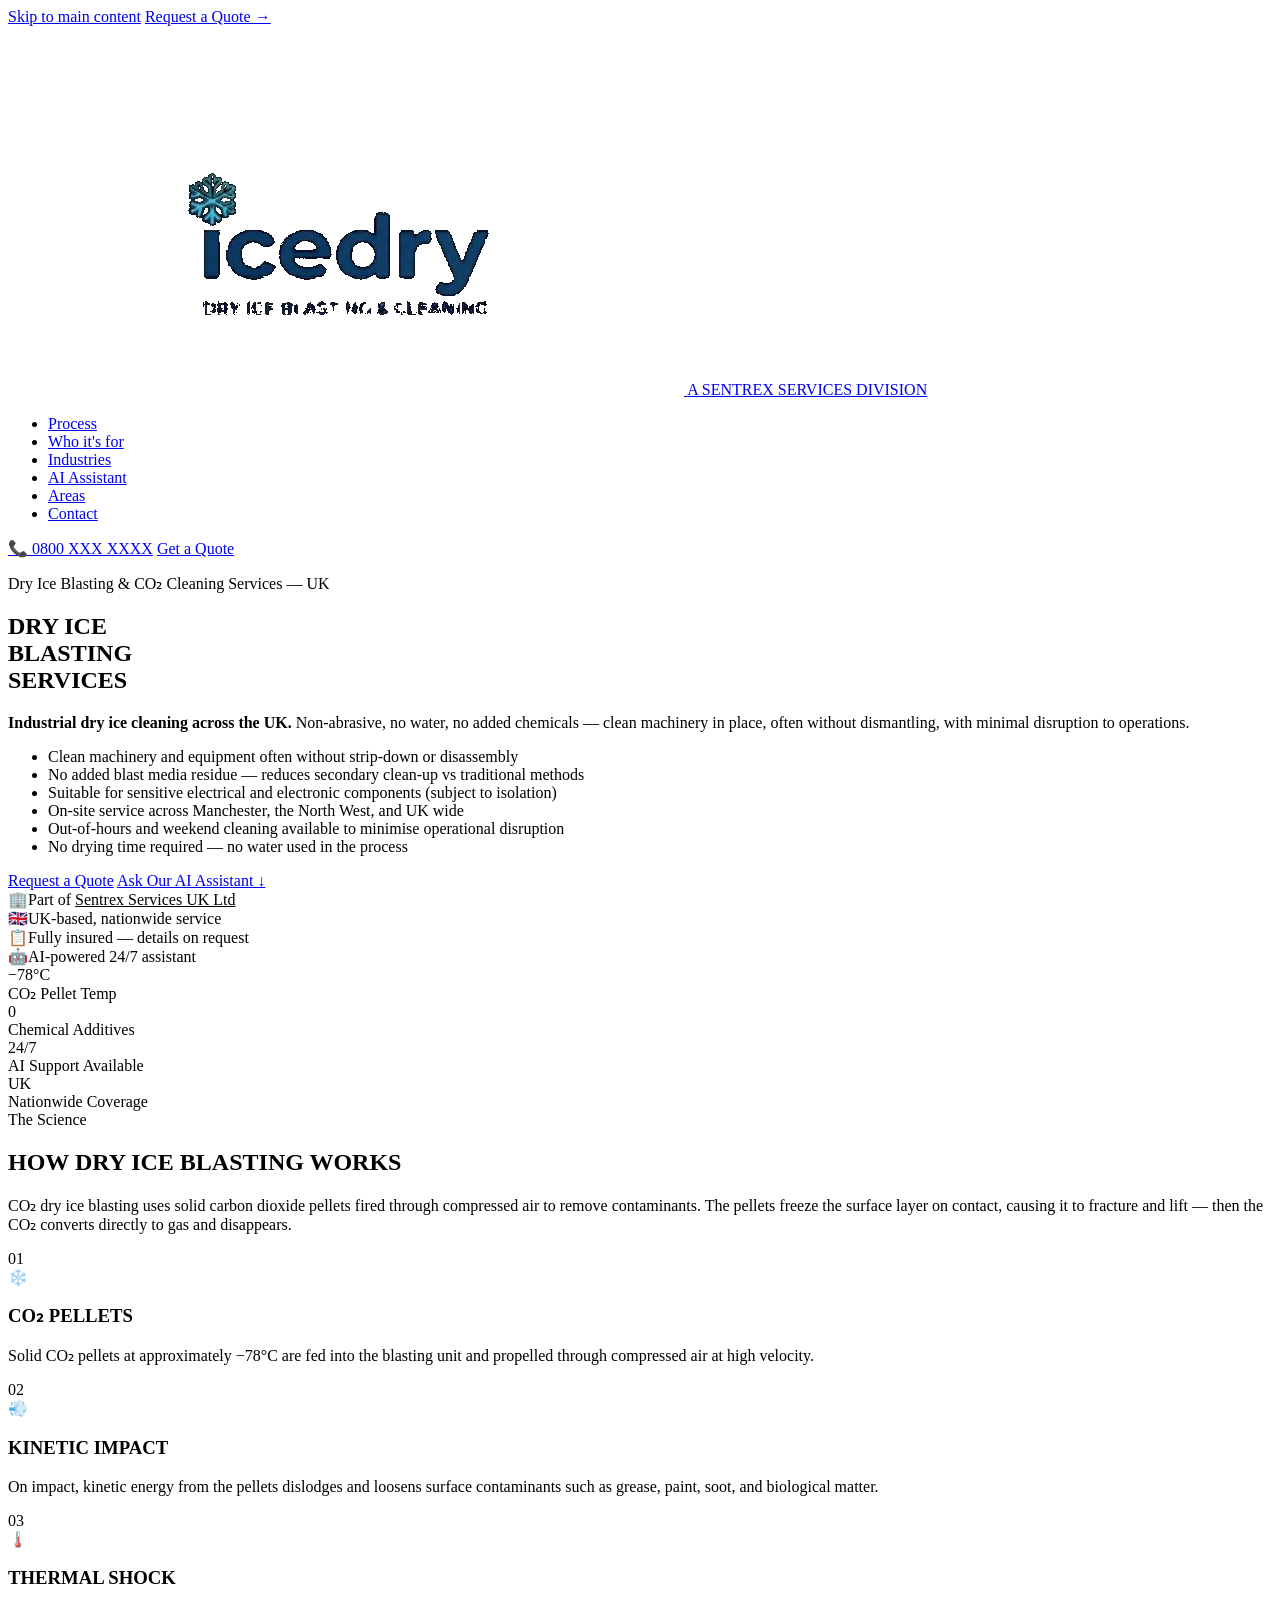
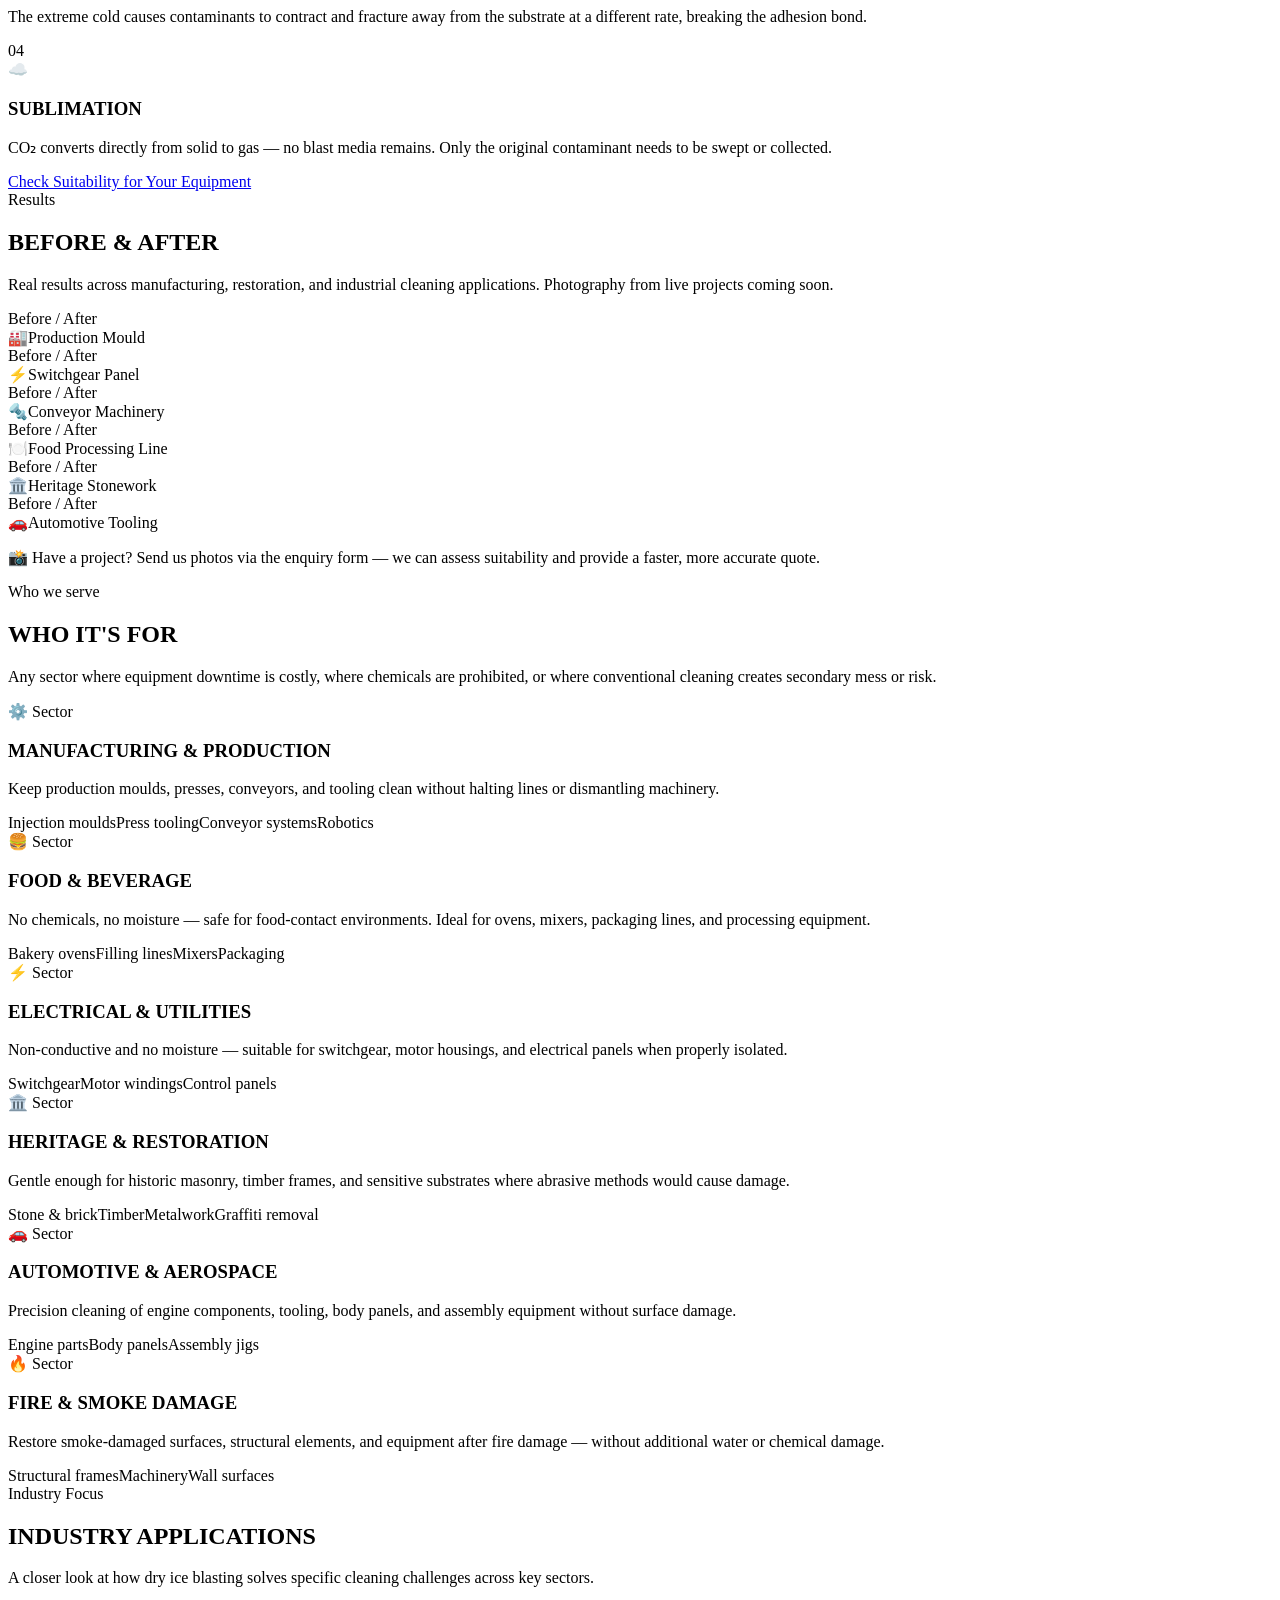
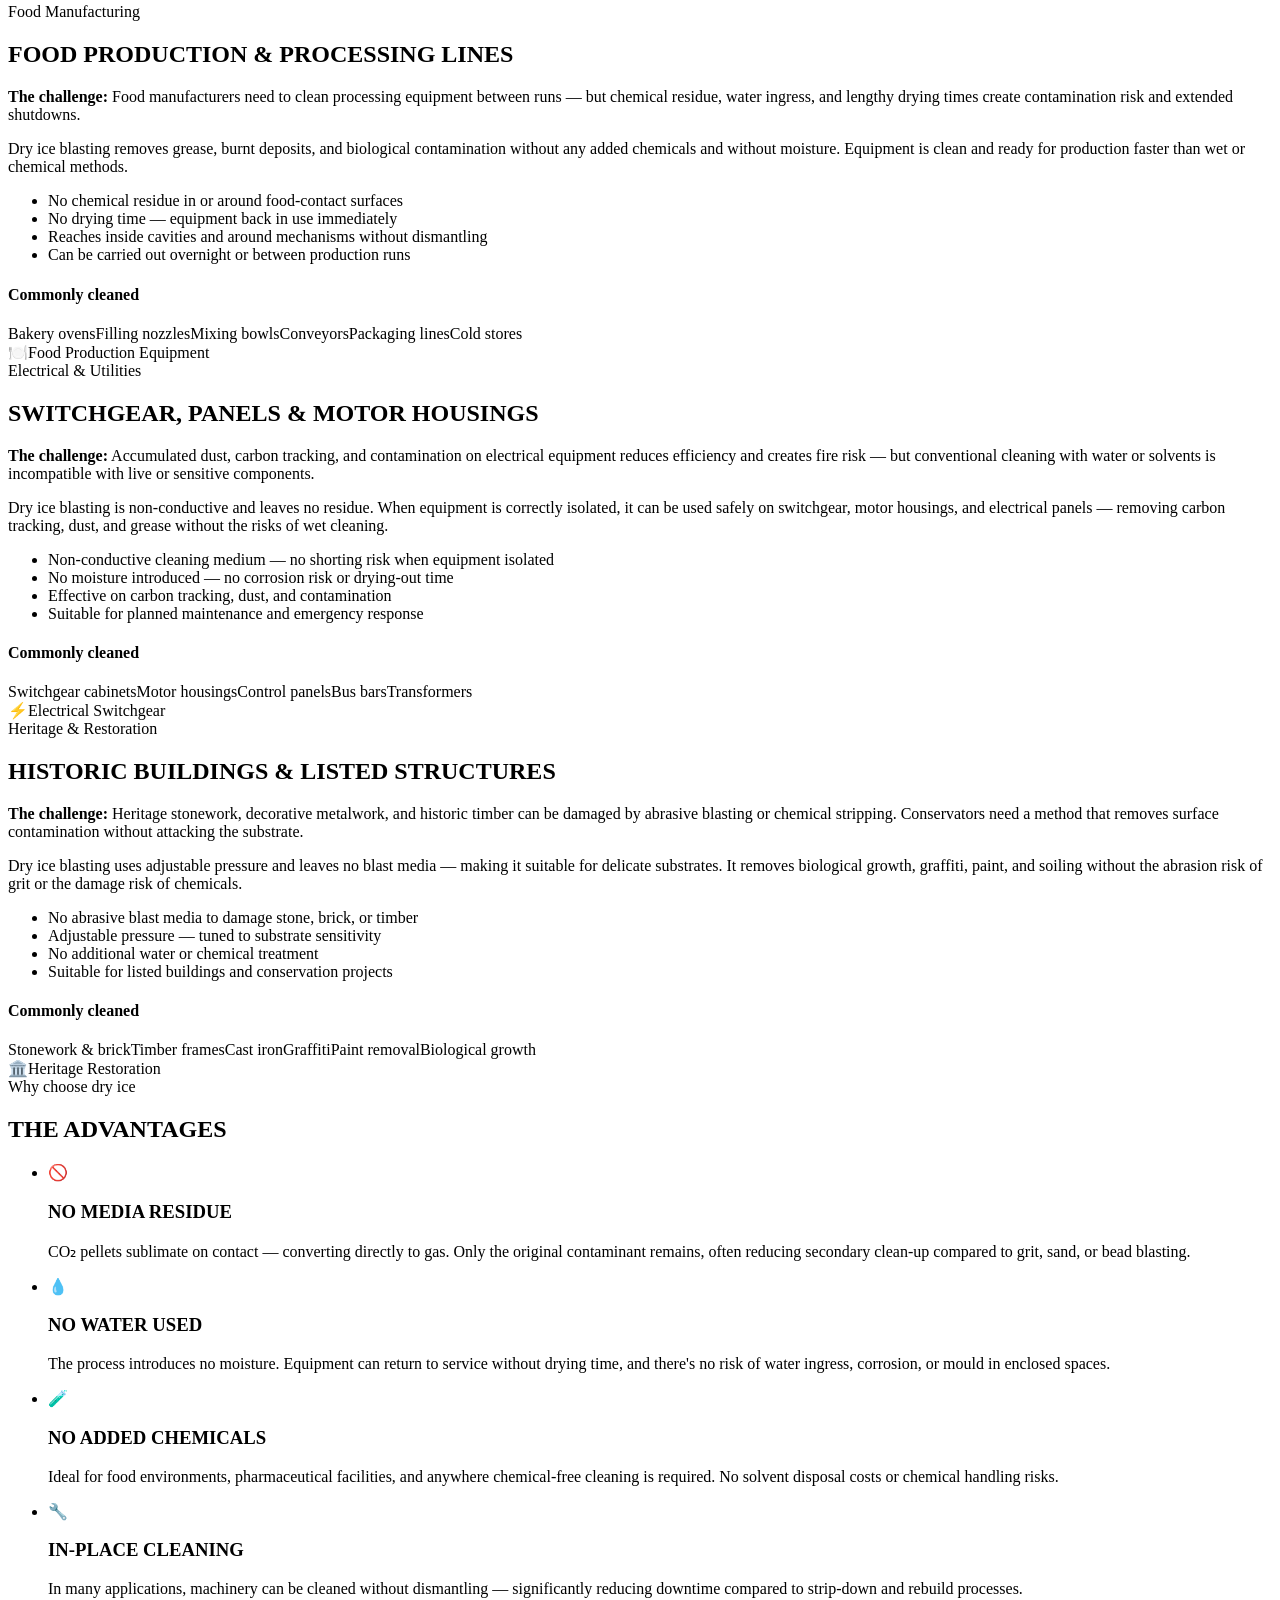
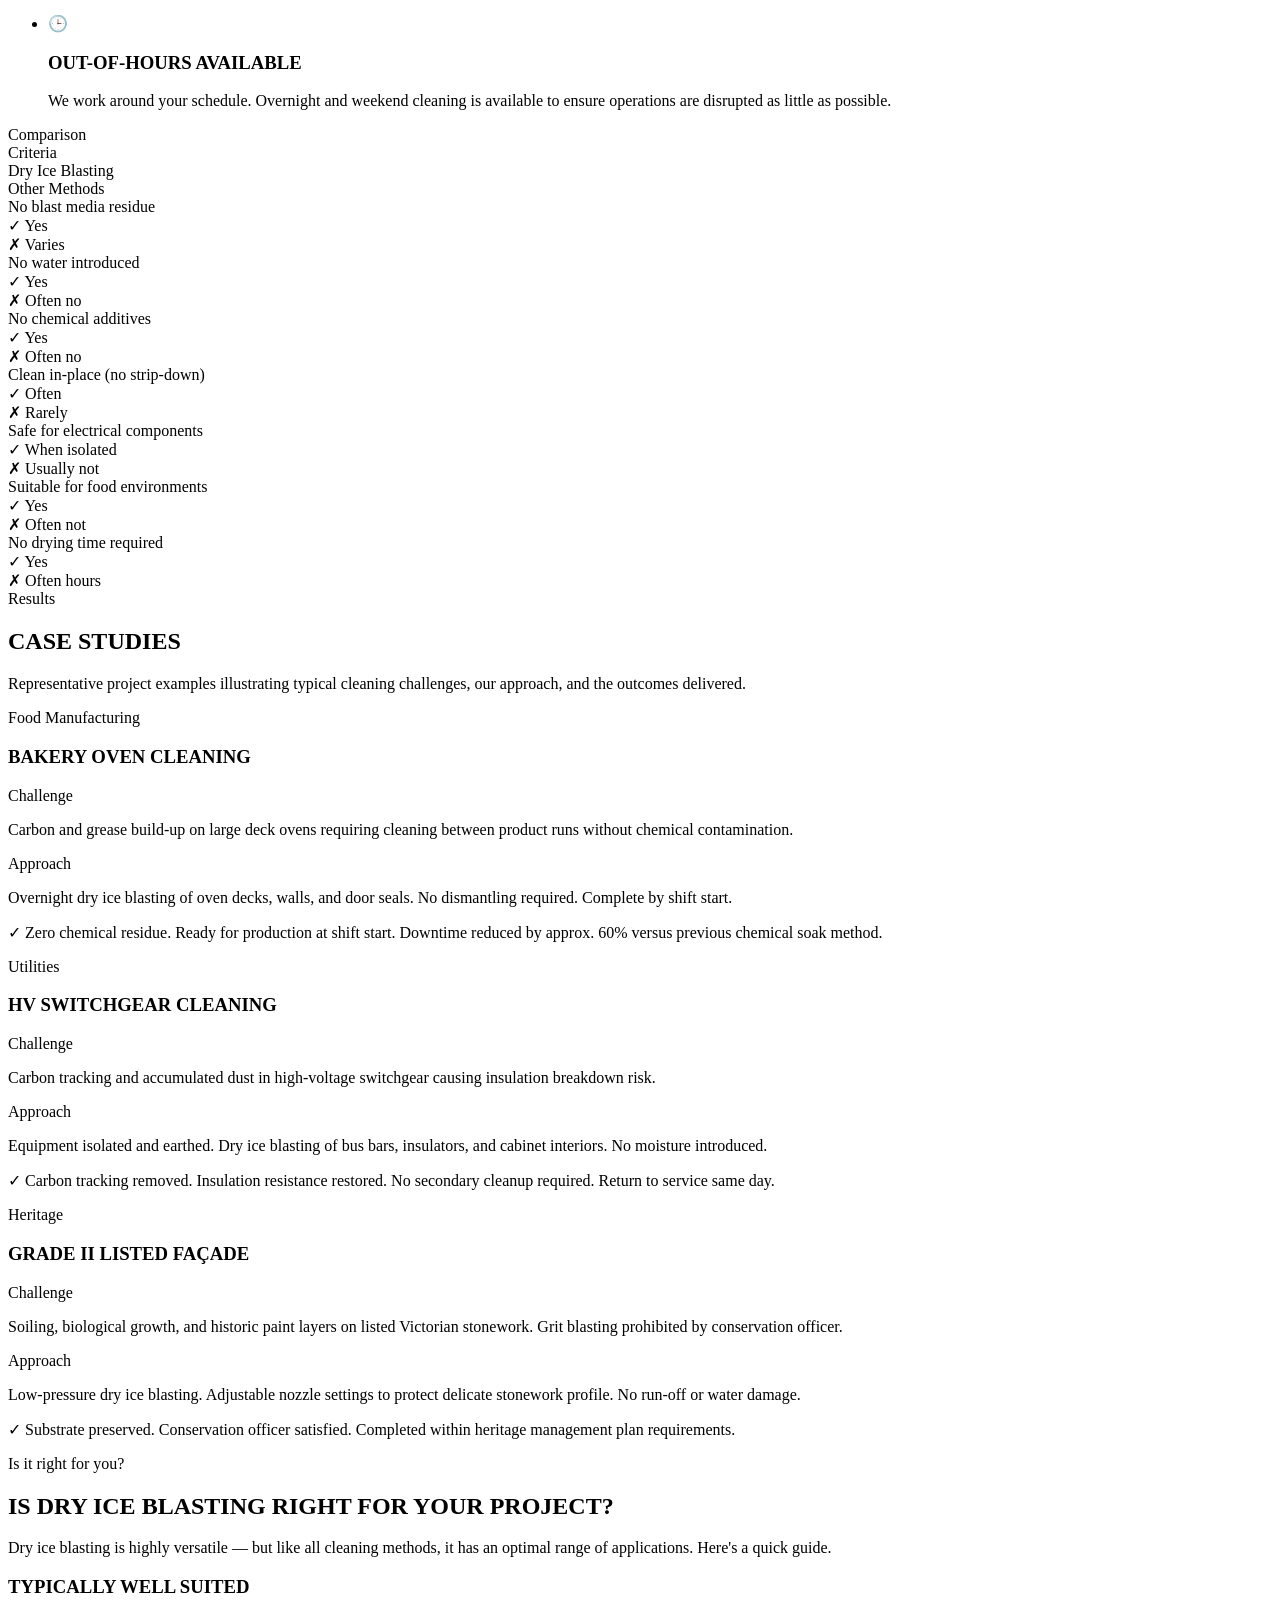
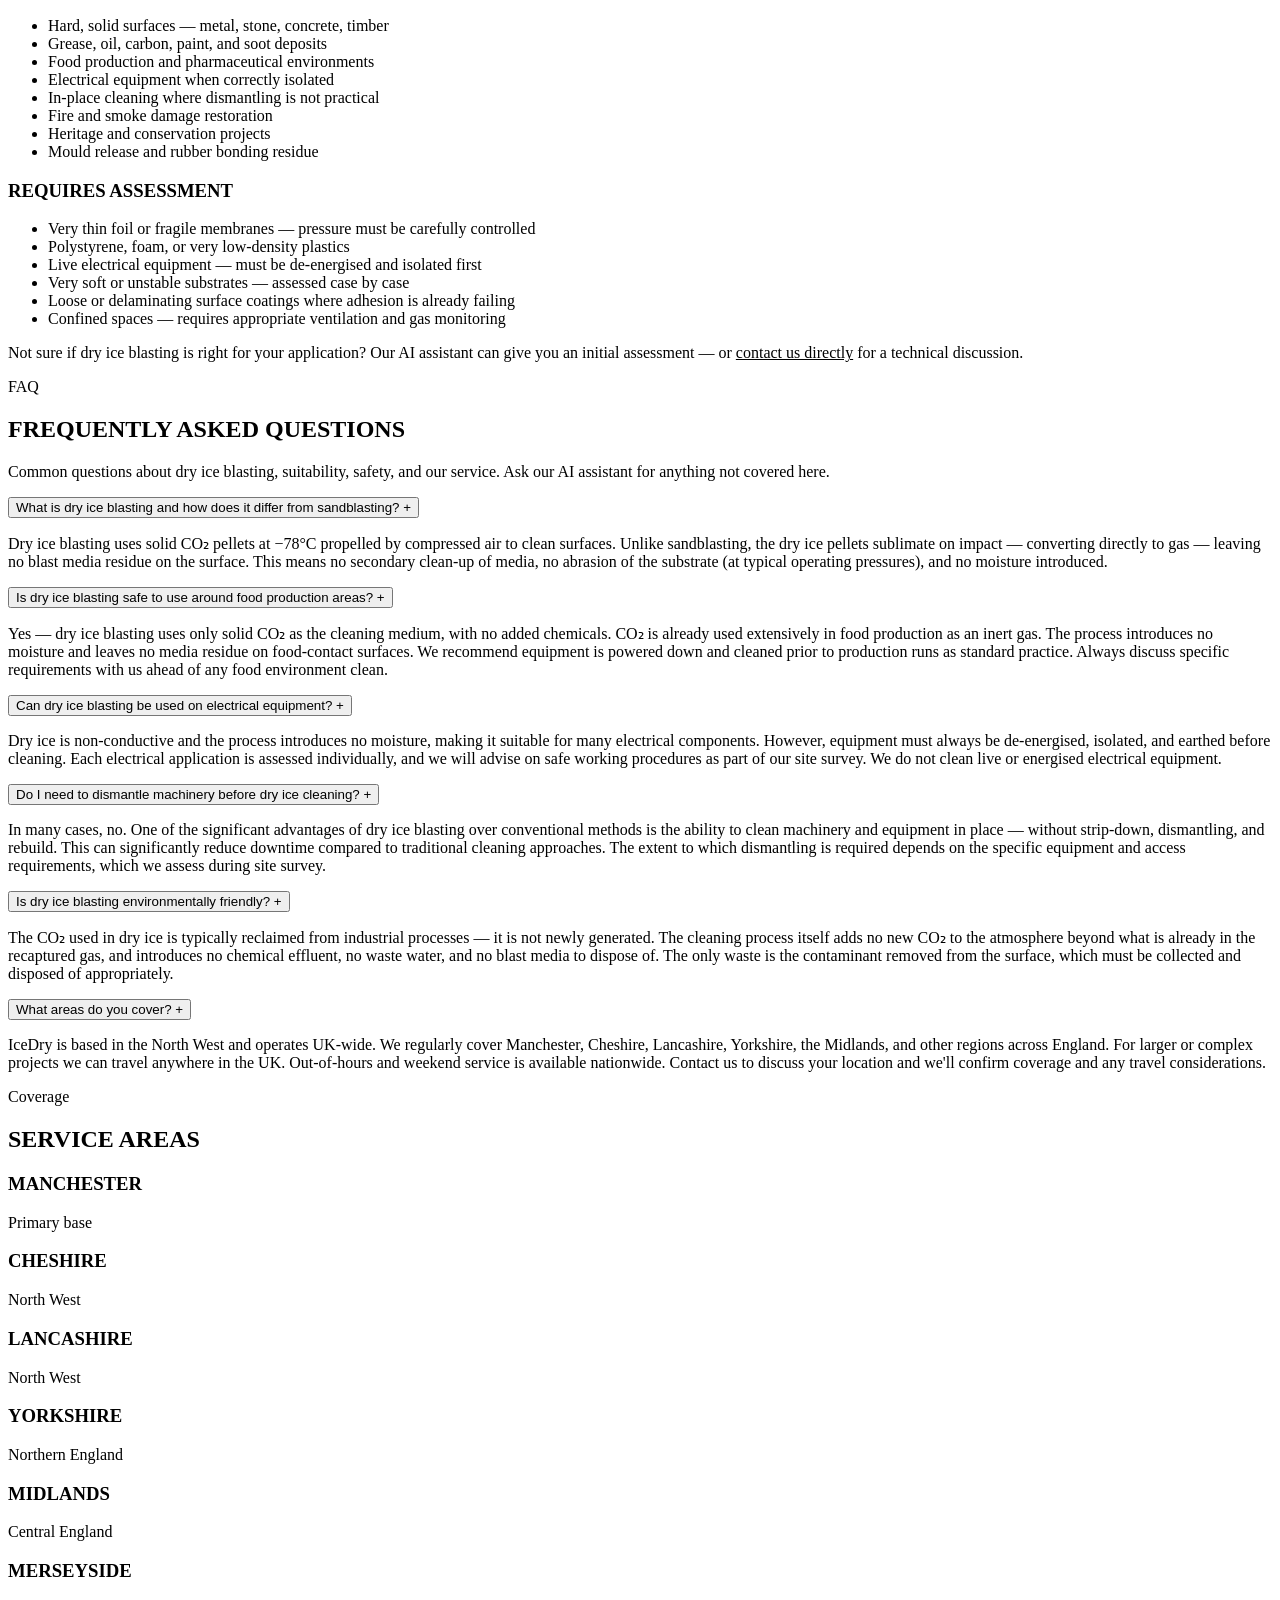
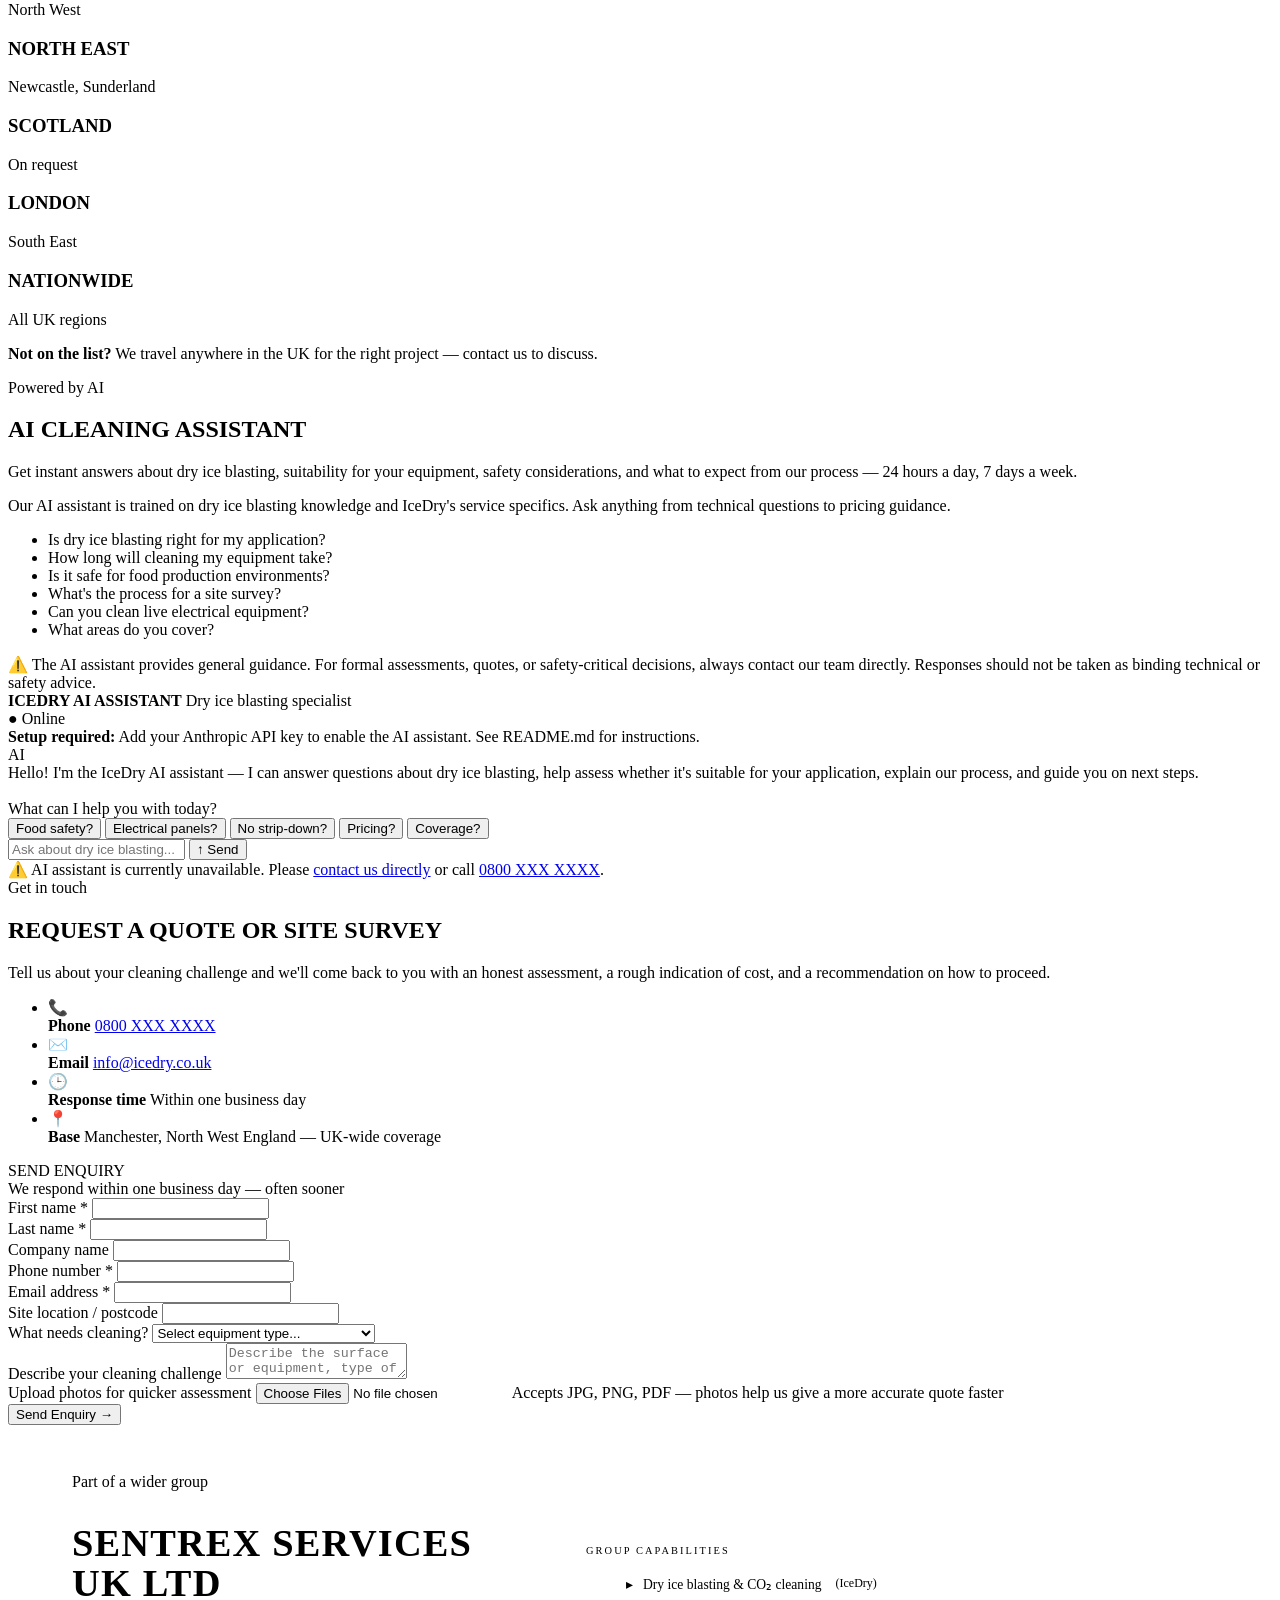
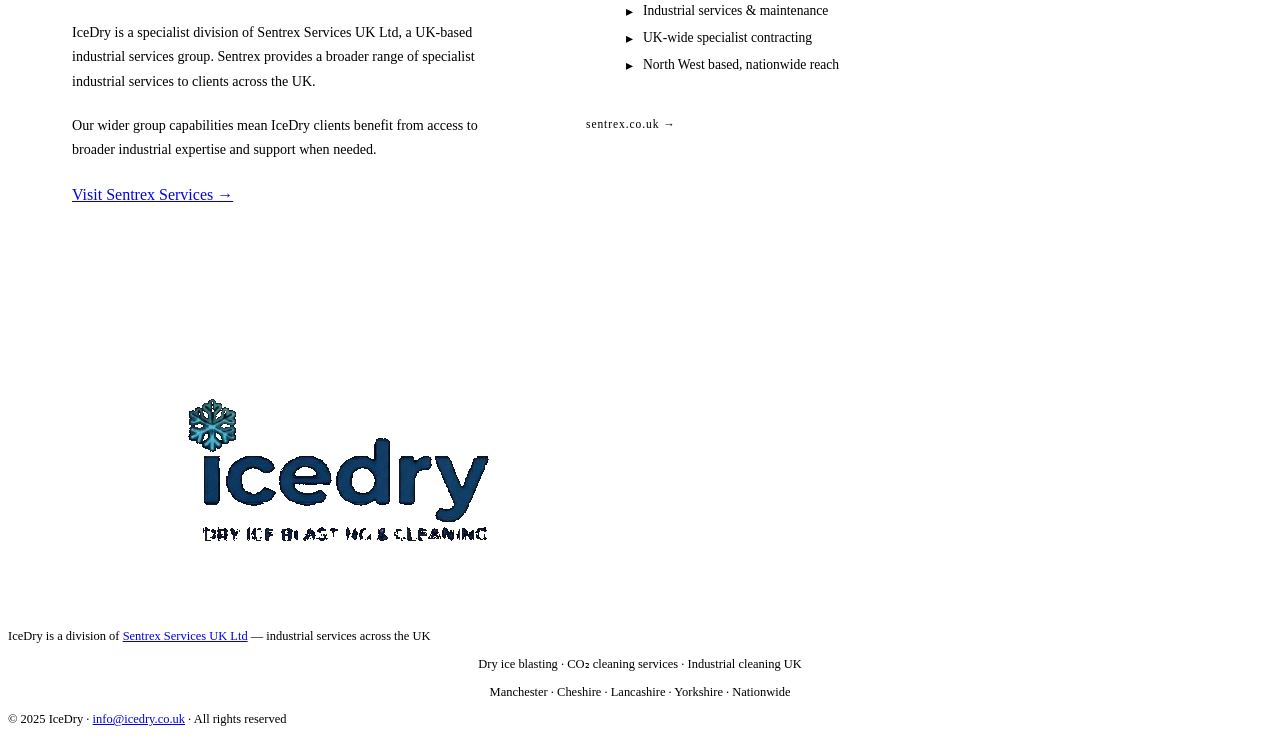
==== commit 8d2a6e95: "Add files via upload" ====
--- a/index.html
+++ b/index.html
@@ -104,6 +104,7 @@
 <link rel="preconnect" href="https://fonts.googleapis.com">
 <link href="https://fonts.googleapis.com/css2?family=Bebas+Neue&family=DM+Sans:ital,wght@0,300;0,400;0,500;0,600;1,300&family=JetBrains+Mono:wght@400;500&display=swap" rel="stylesheet">
 <link rel="stylesheet" href="assets/css/main.css">
+<style>.sentrex-link{color:var(--text-mid);text-decoration:underline;transition:color 0.2s}.sentrex-link:hover{color:var(--ice)}</style>
 </head>
 <body>
 
@@ -157,7 +158,7 @@
       <a href="#ai-assistant" class="btn-ghost">Ask Our AI Assistant ↓</a>
     </div>
     <div class="trust-strip" role="complementary" aria-label="Trust signals">
-      <div class="trust-item"><span aria-hidden="true">🏢</span><span>Part of Sentrex Services UK Ltd</span></div>
+      <div class="trust-item"><span aria-hidden="true">🏢</span><span>Part of <a href="https://sentrex.co.uk" target="_blank" rel="noopener" class="sentrex-link">Sentrex Services UK Ltd</a></span></div>
       <div class="trust-item"><span aria-hidden="true">🇬🇧</span><span>UK-based, nationwide service</span></div>
       <div class="trust-item"><span aria-hidden="true">📋</span><span>Fully insured — details on request</span></div>
       <div class="trust-item"><span aria-hidden="true">🤖</span><span>AI-powered 24/7 assistant</span></div>
@@ -814,10 +815,36 @@
 
 </main>
 
+<!-- SENTREX GROUP SECTION -->
+<section style="padding:3rem 5vw;background:var(--void);border-top:1px solid var(--fog-border)" aria-labelledby="group-heading">
+  <div style="max-width:900px;display:grid;grid-template-columns:1fr 1fr;gap:4rem;align-items:center">
+    <div>
+      <div class="section-label" aria-hidden="true">Part of a wider group</div>
+      <h2 id="group-heading" style="font-family:var(--display);font-size:clamp(1.8rem,3vw,2.6rem);letter-spacing:0.03em;color:var(--text-bright);margin-bottom:1rem;line-height:1.05">SENTREX SERVICES UK LTD</h2>
+      <p style="font-size:0.88rem;color:var(--text-mid);line-height:1.75;font-weight:300;margin-bottom:1.2rem">IceDry is a specialist division of <a href="https://sentrex.co.uk" target="_blank" rel="noopener" style="color:var(--ice);text-decoration:none;border-bottom:1px solid var(--ice-dim)">Sentrex Services UK Ltd</a>, a UK-based industrial services group. Sentrex provides a broader range of specialist industrial services to clients across the UK.</p>
+      <p style="font-size:0.88rem;color:var(--text-mid);line-height:1.75;font-weight:300;margin-bottom:1.5rem">Our wider group capabilities mean IceDry clients benefit from access to broader industrial expertise and support when needed.</p>
+      <a href="https://sentrex.co.uk" target="_blank" rel="noopener" class="btn-ghost" style="display:inline-block">Visit Sentrex Services →</a>
+    </div>
+    <div style="background:var(--void-mid);border:1px solid var(--fog-border);border-radius:8px;padding:2rem">
+      <div style="font-family:var(--mono);font-size:0.65rem;letter-spacing:0.2em;text-transform:uppercase;color:var(--ice-dim);margin-bottom:1.2rem">Group capabilities</div>
+      <ul style="list-style:none;display:flex;flex-direction:column;gap:10px">
+        <li style="display:flex;align-items:flex-start;gap:10px;font-size:0.85rem;color:var(--text-mid)"><span style="color:var(--ice);flex-shrink:0">▸</span>Dry ice blasting &amp; CO₂ cleaning <span style="color:var(--text-dim);font-size:0.75rem;font-family:var(--mono);margin-left:4px">(IceDry)</span></li>
+        <li style="display:flex;align-items:flex-start;gap:10px;font-size:0.85rem;color:var(--text-mid)"><span style="color:var(--ice-dim);flex-shrink:0">▸</span>Industrial services &amp; maintenance</li>
+        <li style="display:flex;align-items:flex-start;gap:10px;font-size:0.85rem;color:var(--text-mid)"><span style="color:var(--ice-dim);flex-shrink:0">▸</span>UK-wide specialist contracting</li>
+        <li style="display:flex;align-items:flex-start;gap:10px;font-size:0.85rem;color:var(--text-mid)"><span style="color:var(--ice-dim);flex-shrink:0">▸</span>North West based, nationwide reach</li>
+      </ul>
+      <div style="margin-top:1.5rem;padding-top:1rem;border-top:1px solid var(--fog-border)">
+        <a href="https://sentrex.co.uk" target="_blank" rel="noopener" style="font-family:var(--mono);font-size:0.72rem;color:var(--ice-dim);text-decoration:none;letter-spacing:0.08em">sentrex.co.uk →</a>
+      </div>
+    </div>
+  </div>
+</section>
+
+
 <footer role="contentinfo">
   <div>
     <img src="[data-uri]" alt="IceDry" class="footer-logo-img">
-    <p style="margin-top:4px;font-size:0.78rem">A division of Sentrex Services UK Ltd · <a href="https://sentrex.co.uk" target="_blank" rel="noopener">sentrex.co.uk</a></p>
+    <p style="margin-top:4px;font-size:0.78rem">IceDry is a division of <a href="https://sentrex.co.uk" target="_blank" rel="noopener">Sentrex Services UK Ltd</a> — industrial services across the UK</p>
   </div>
   <div style="text-align:center;font-size:0.78rem">
     <p>Dry ice blasting · CO₂ cleaning services · Industrial cleaning UK</p>
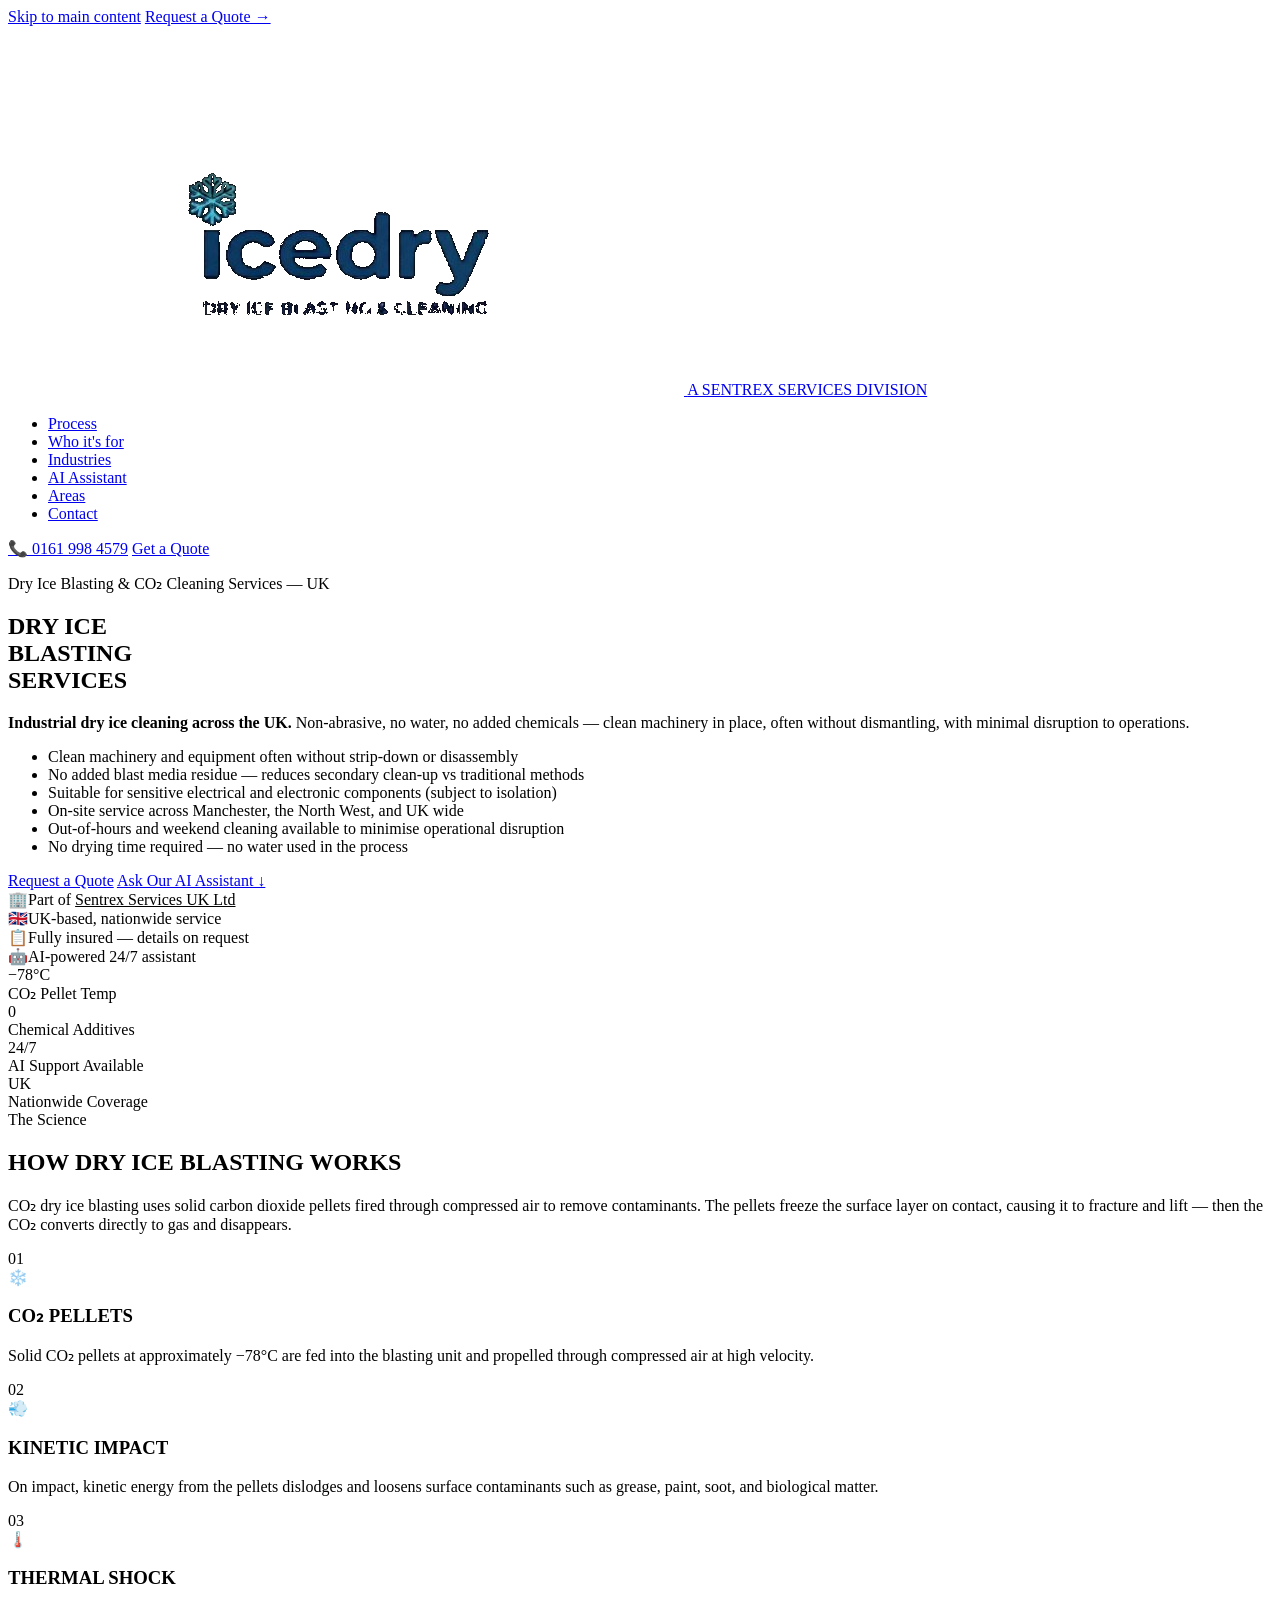
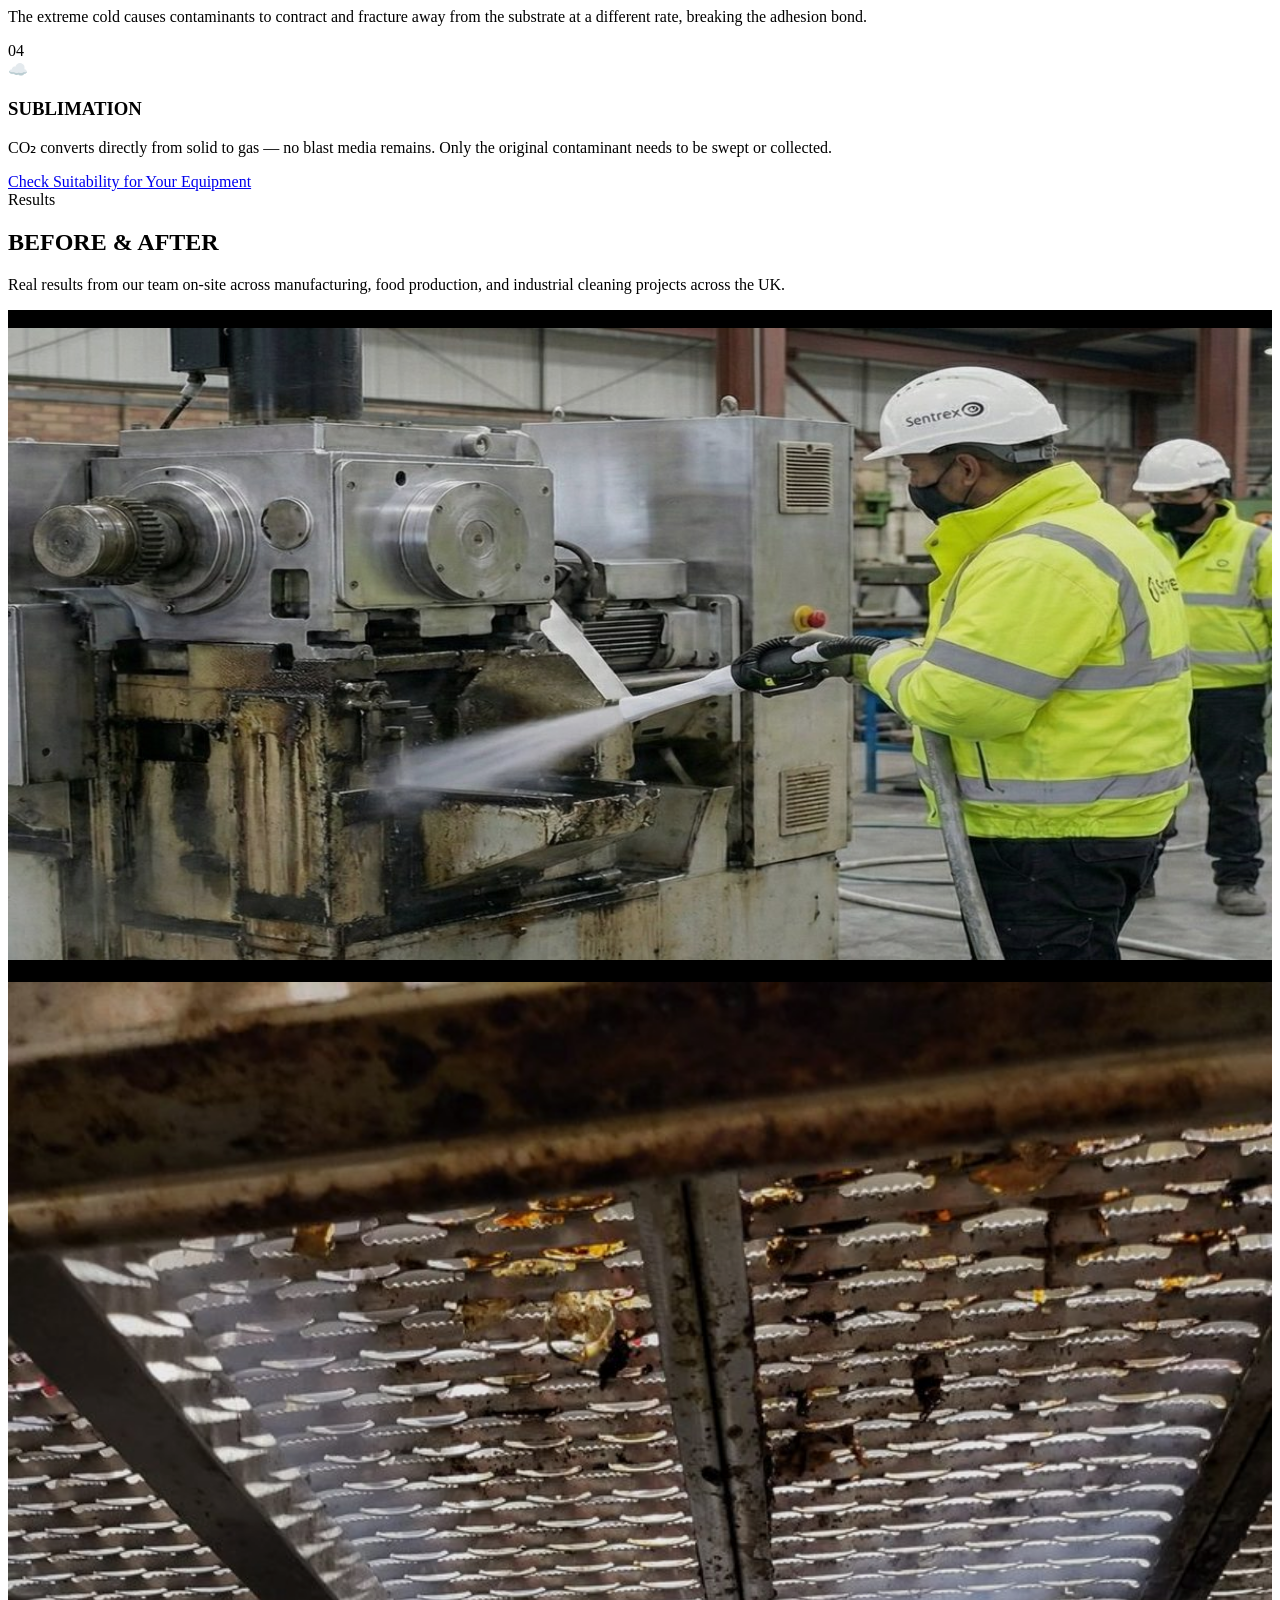
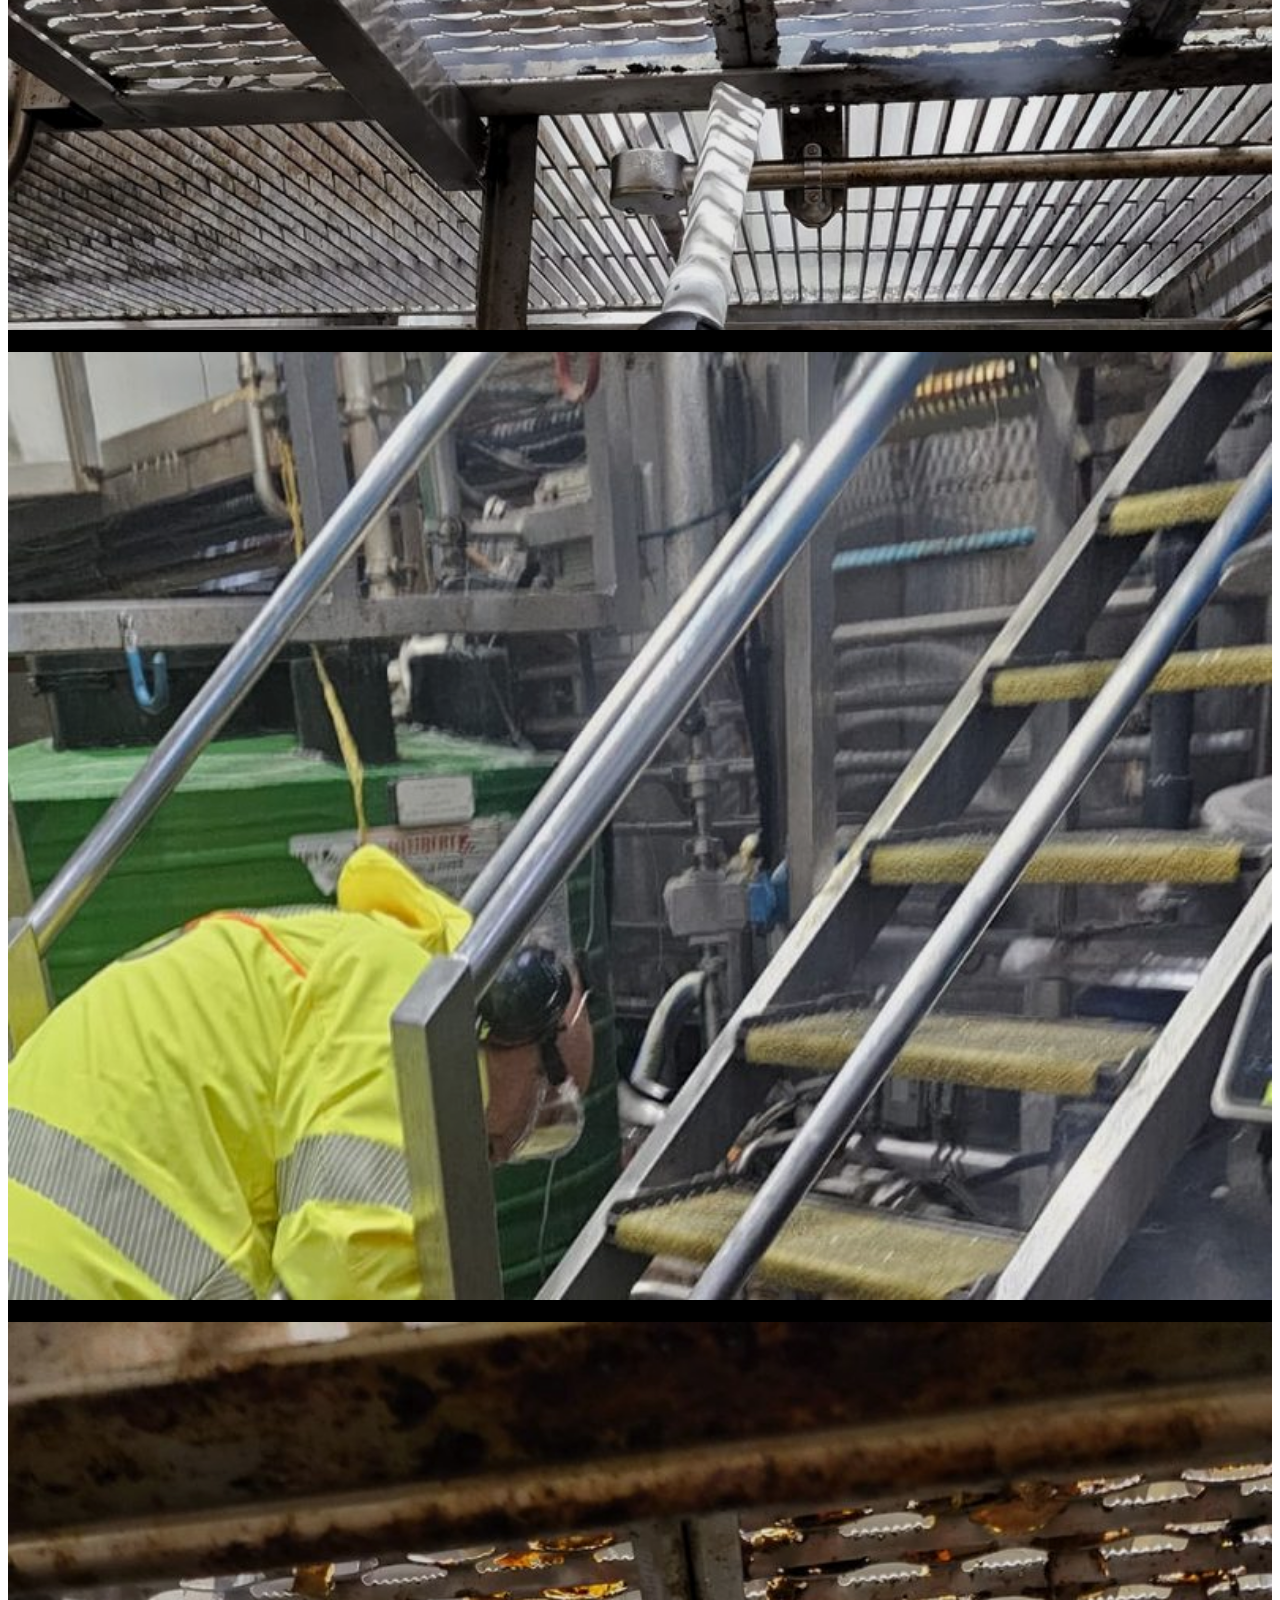
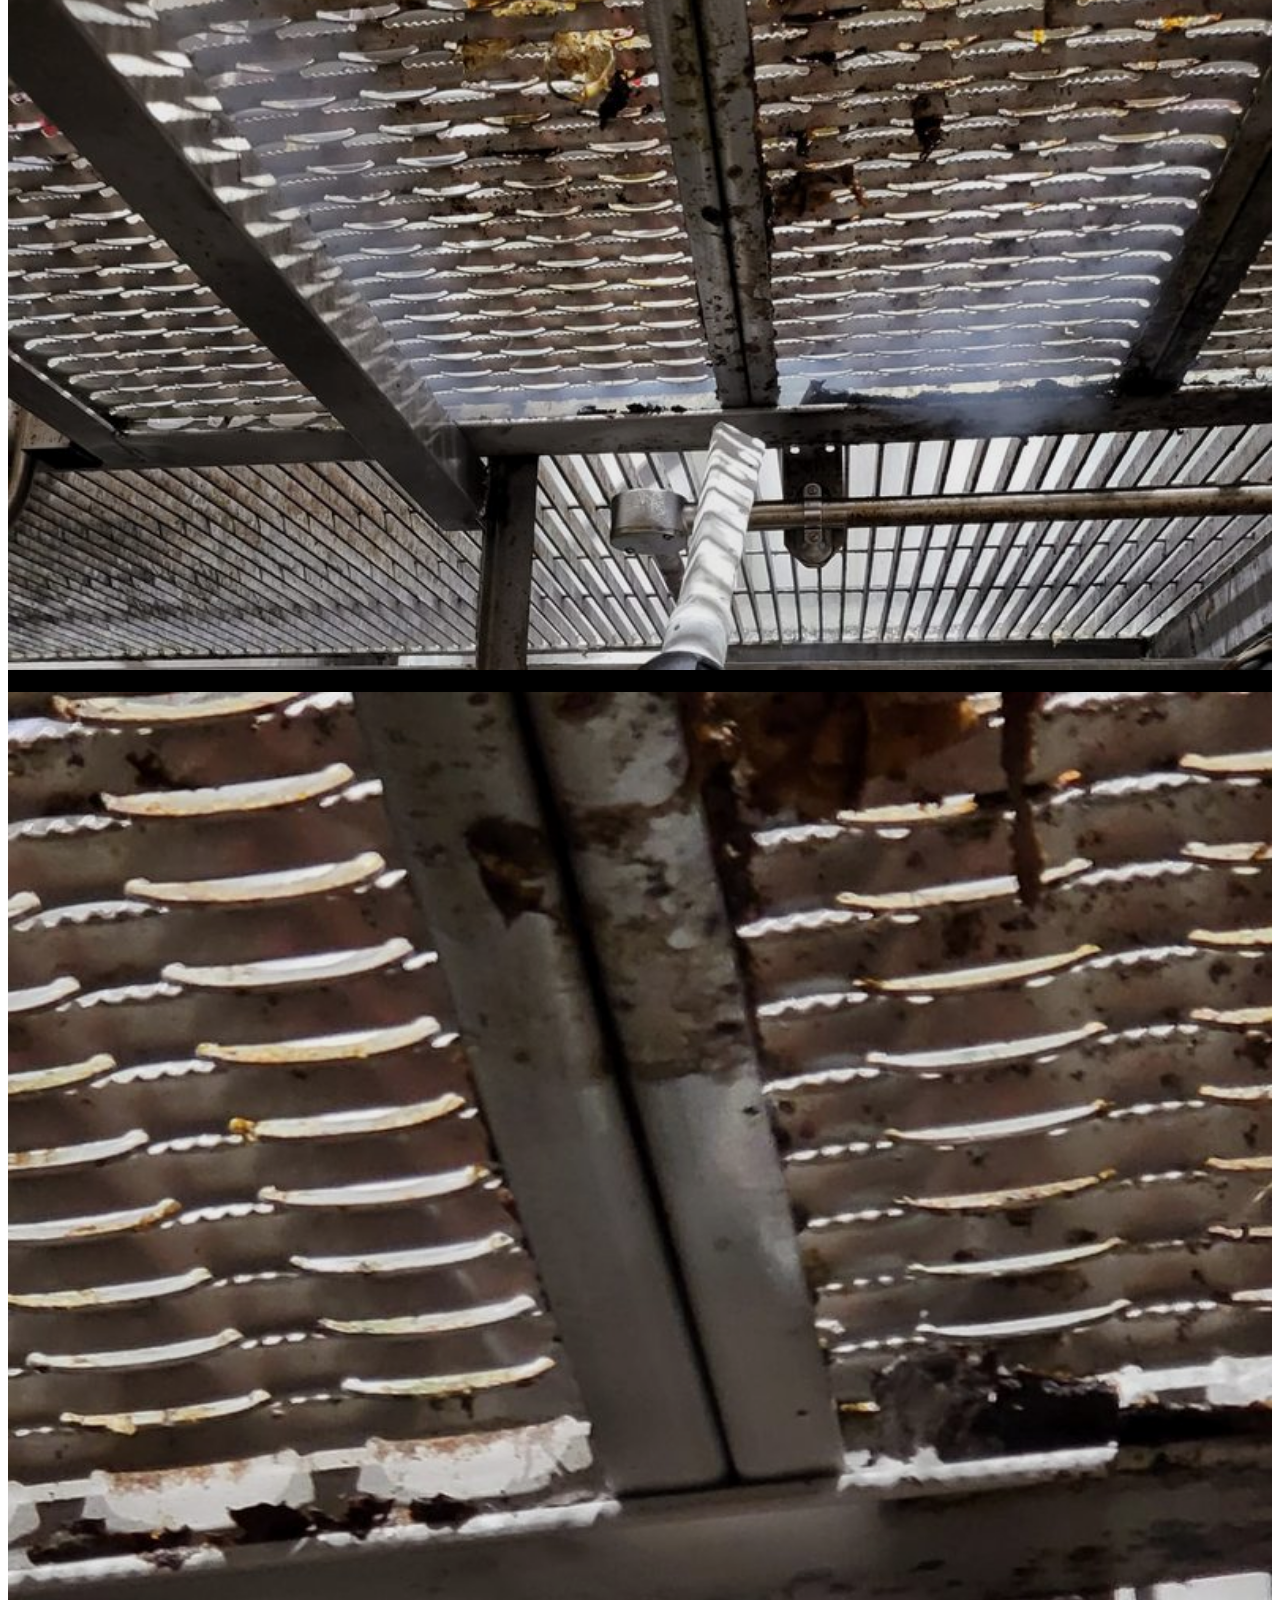
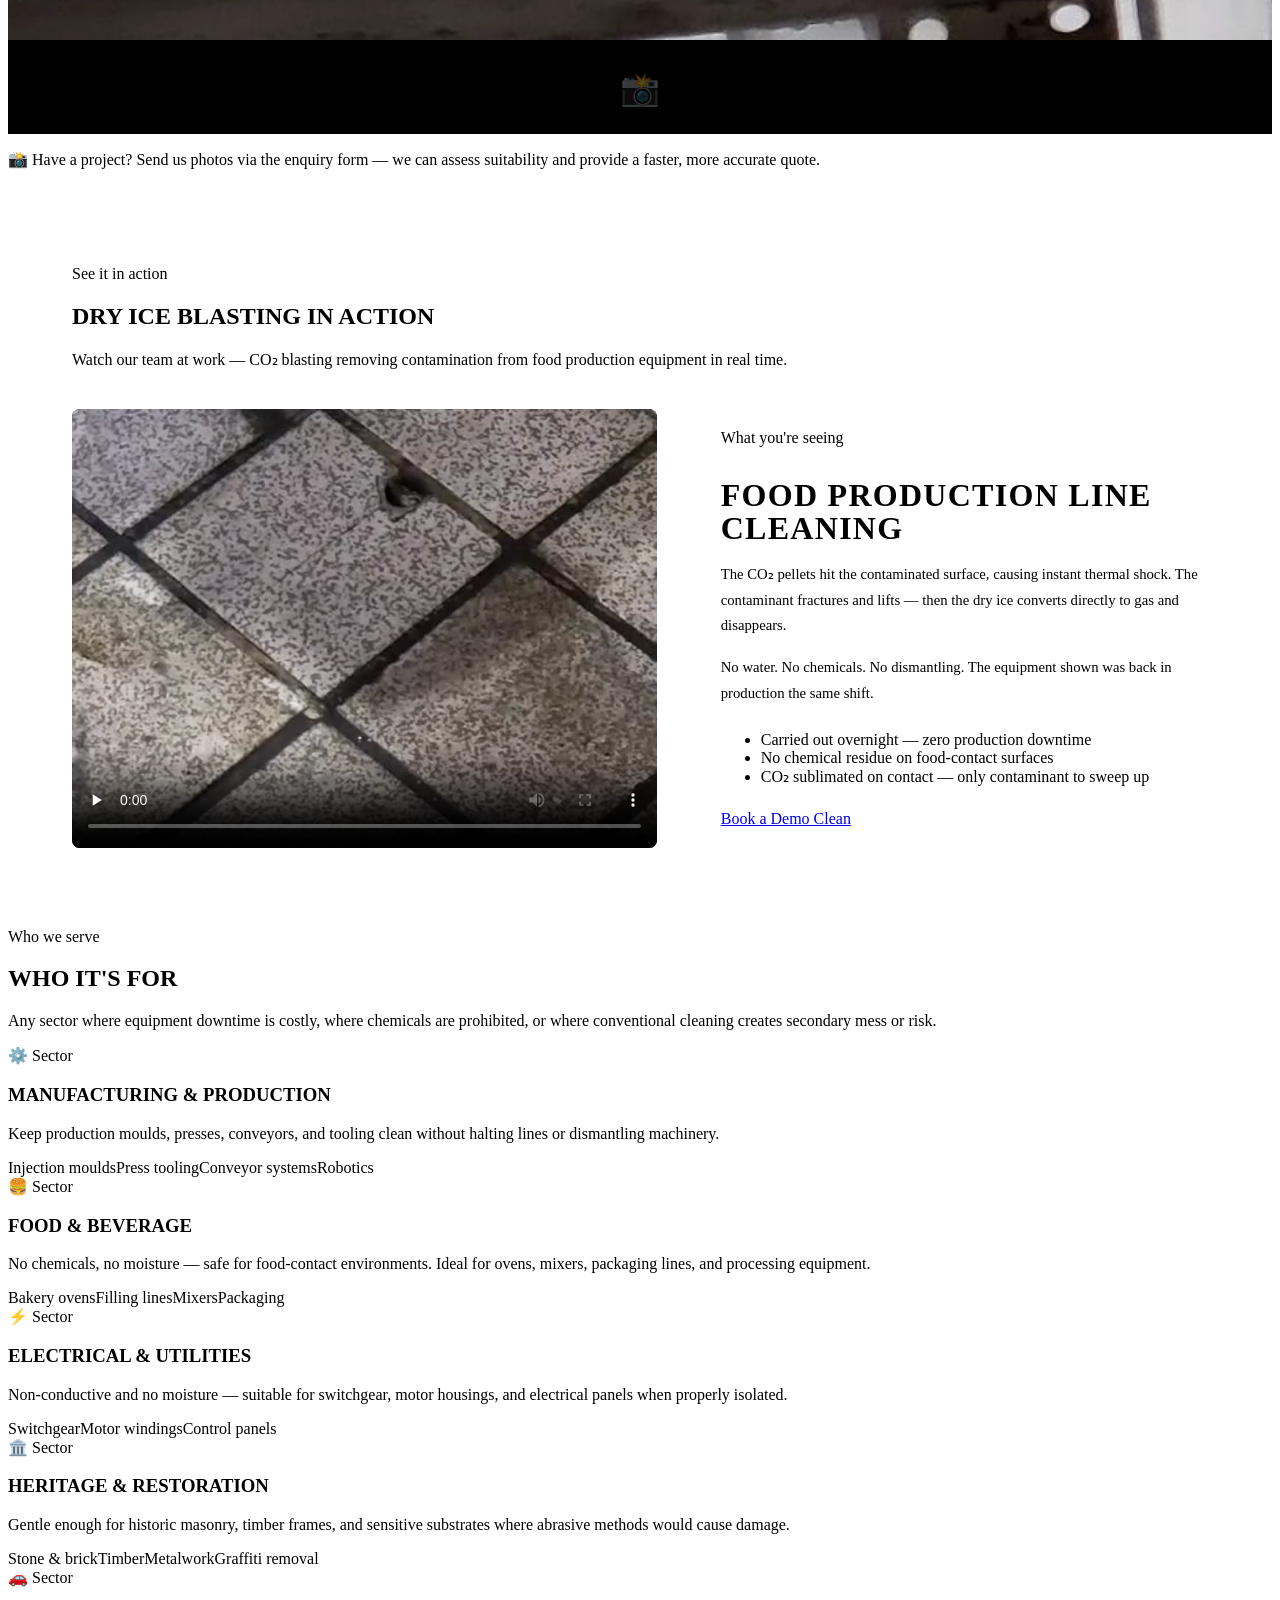
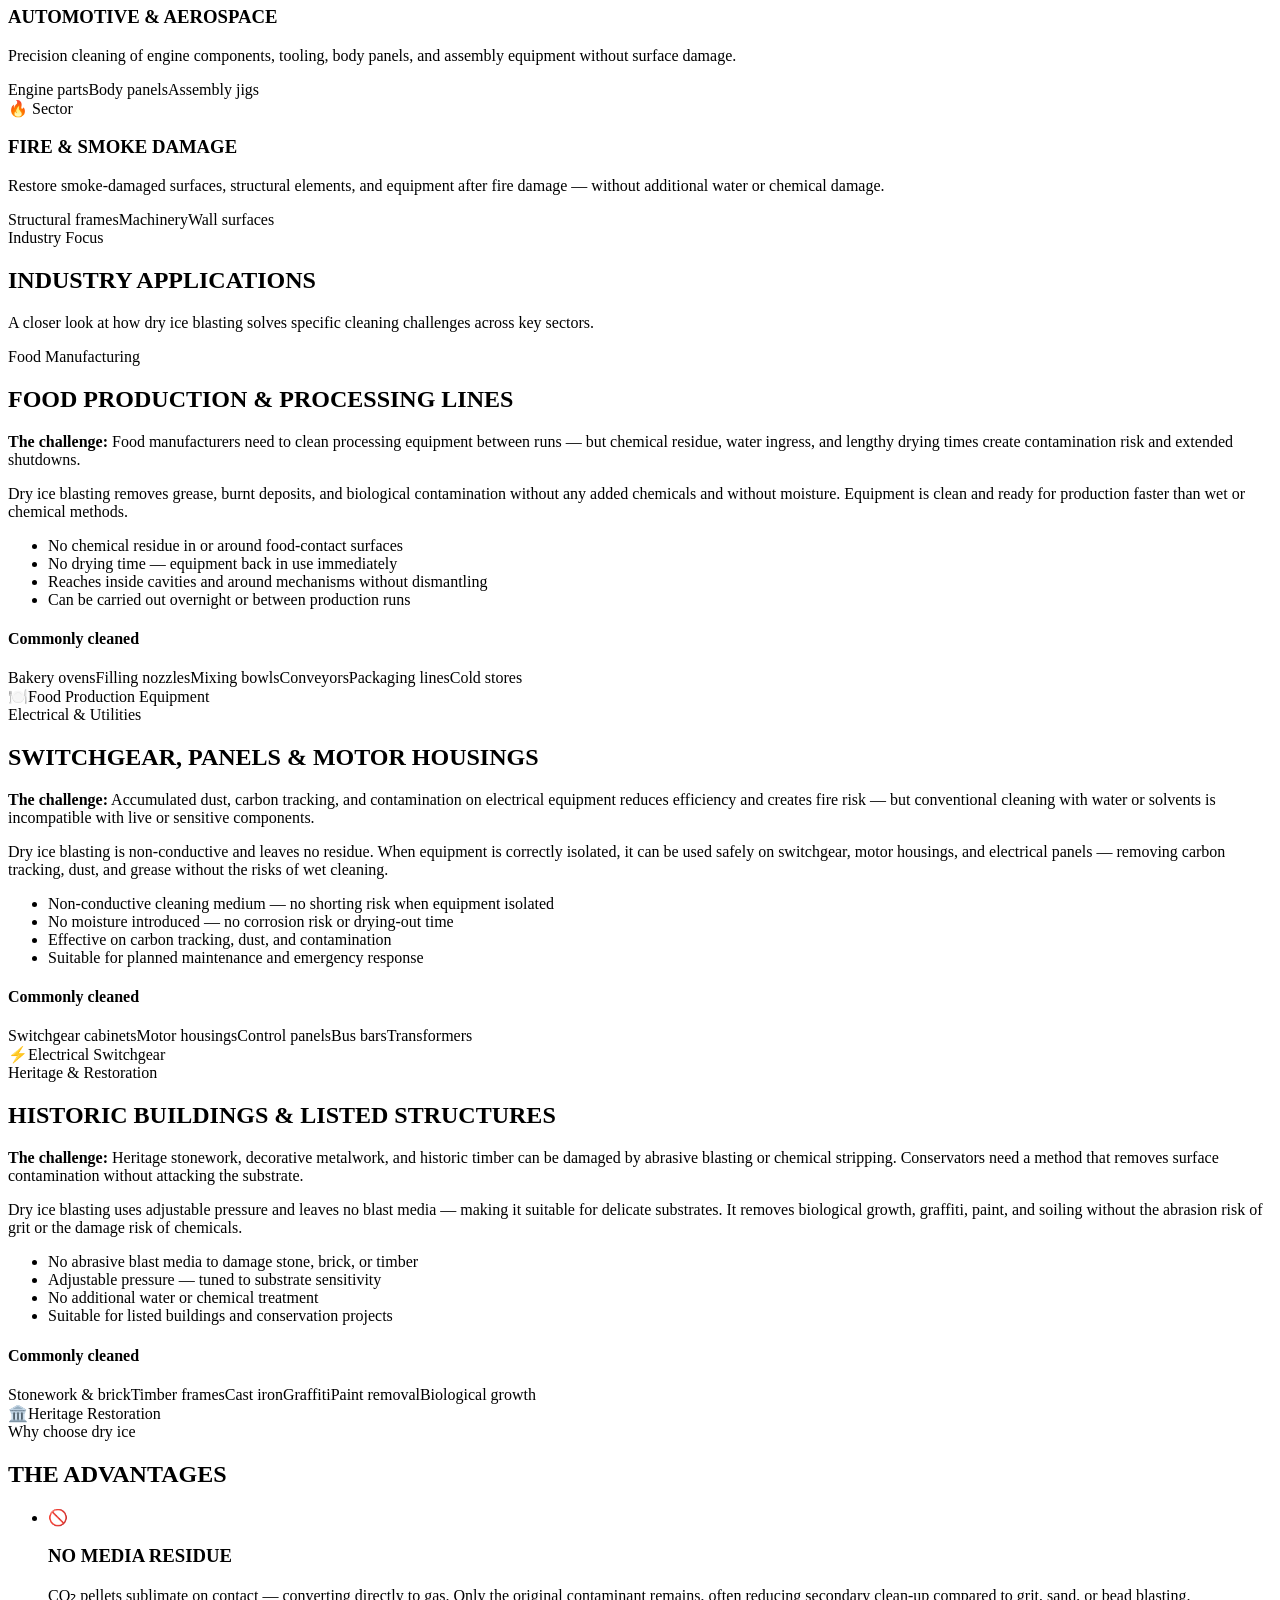
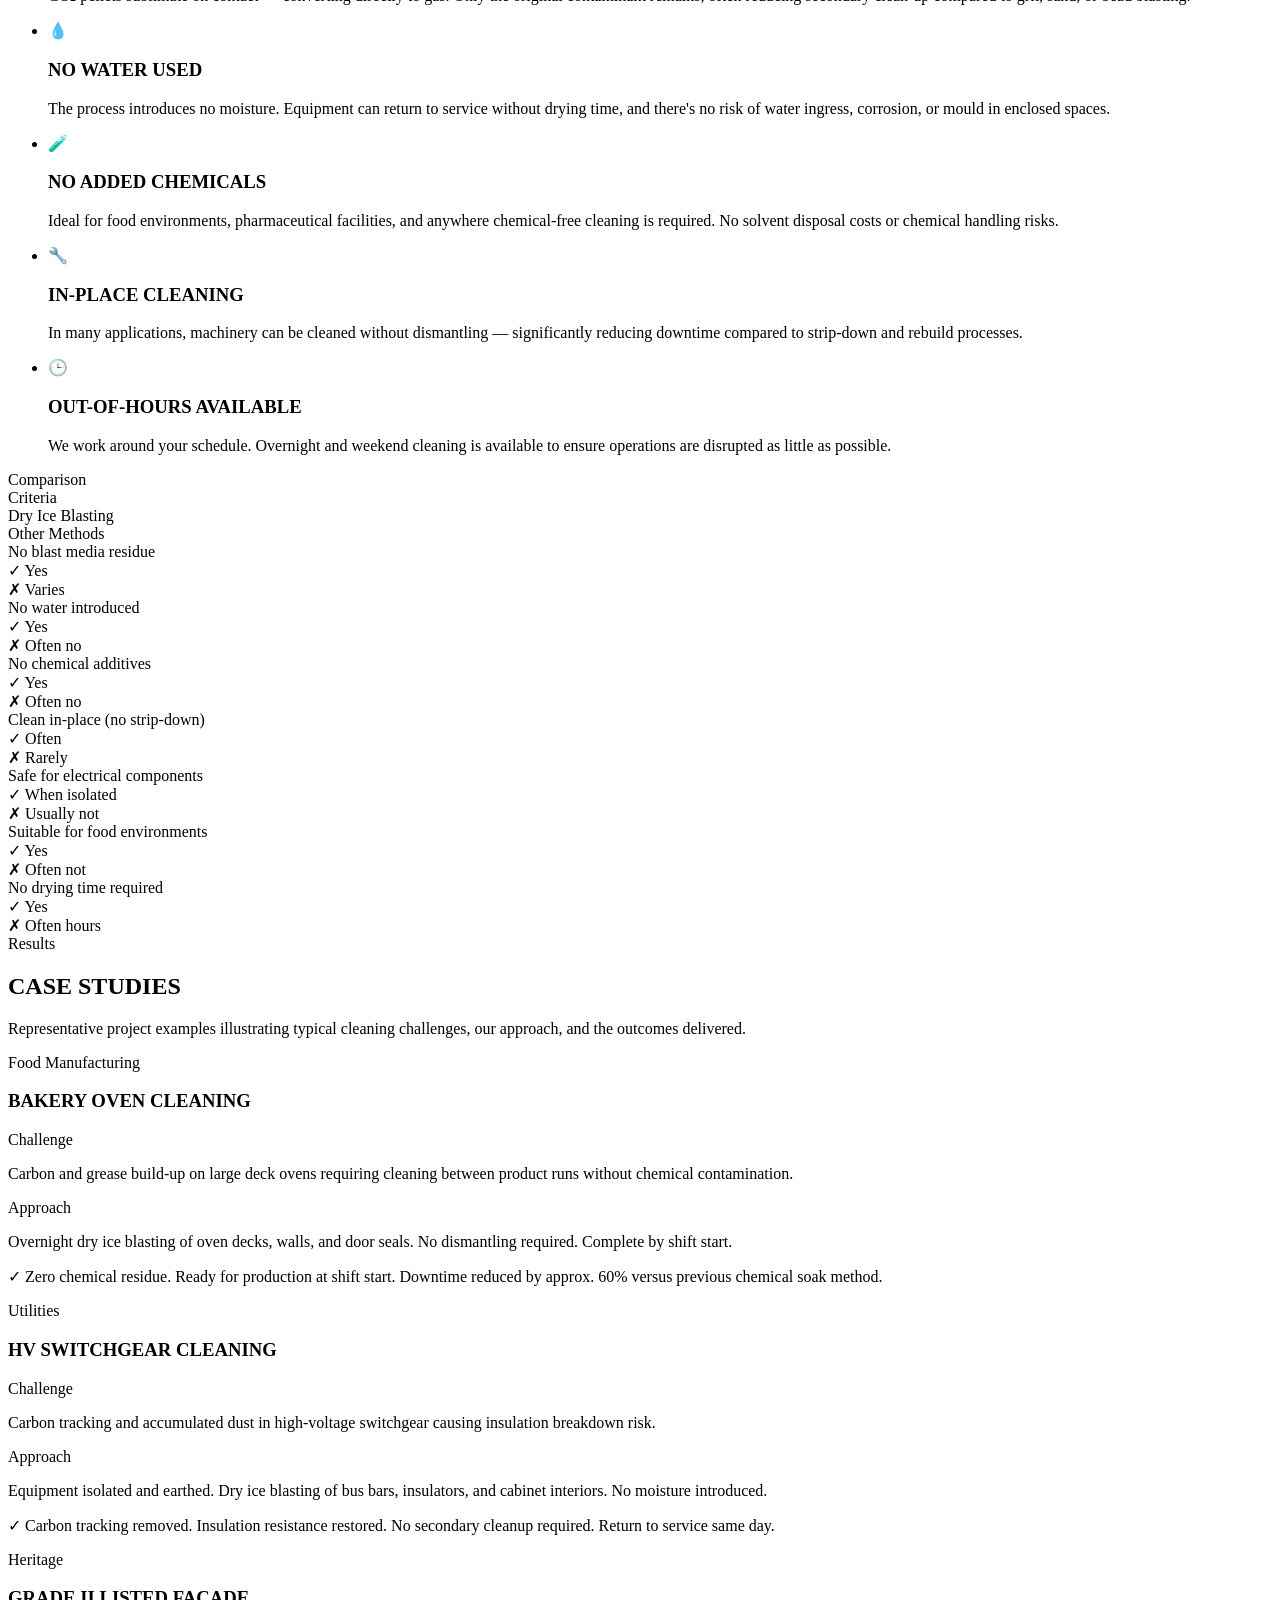
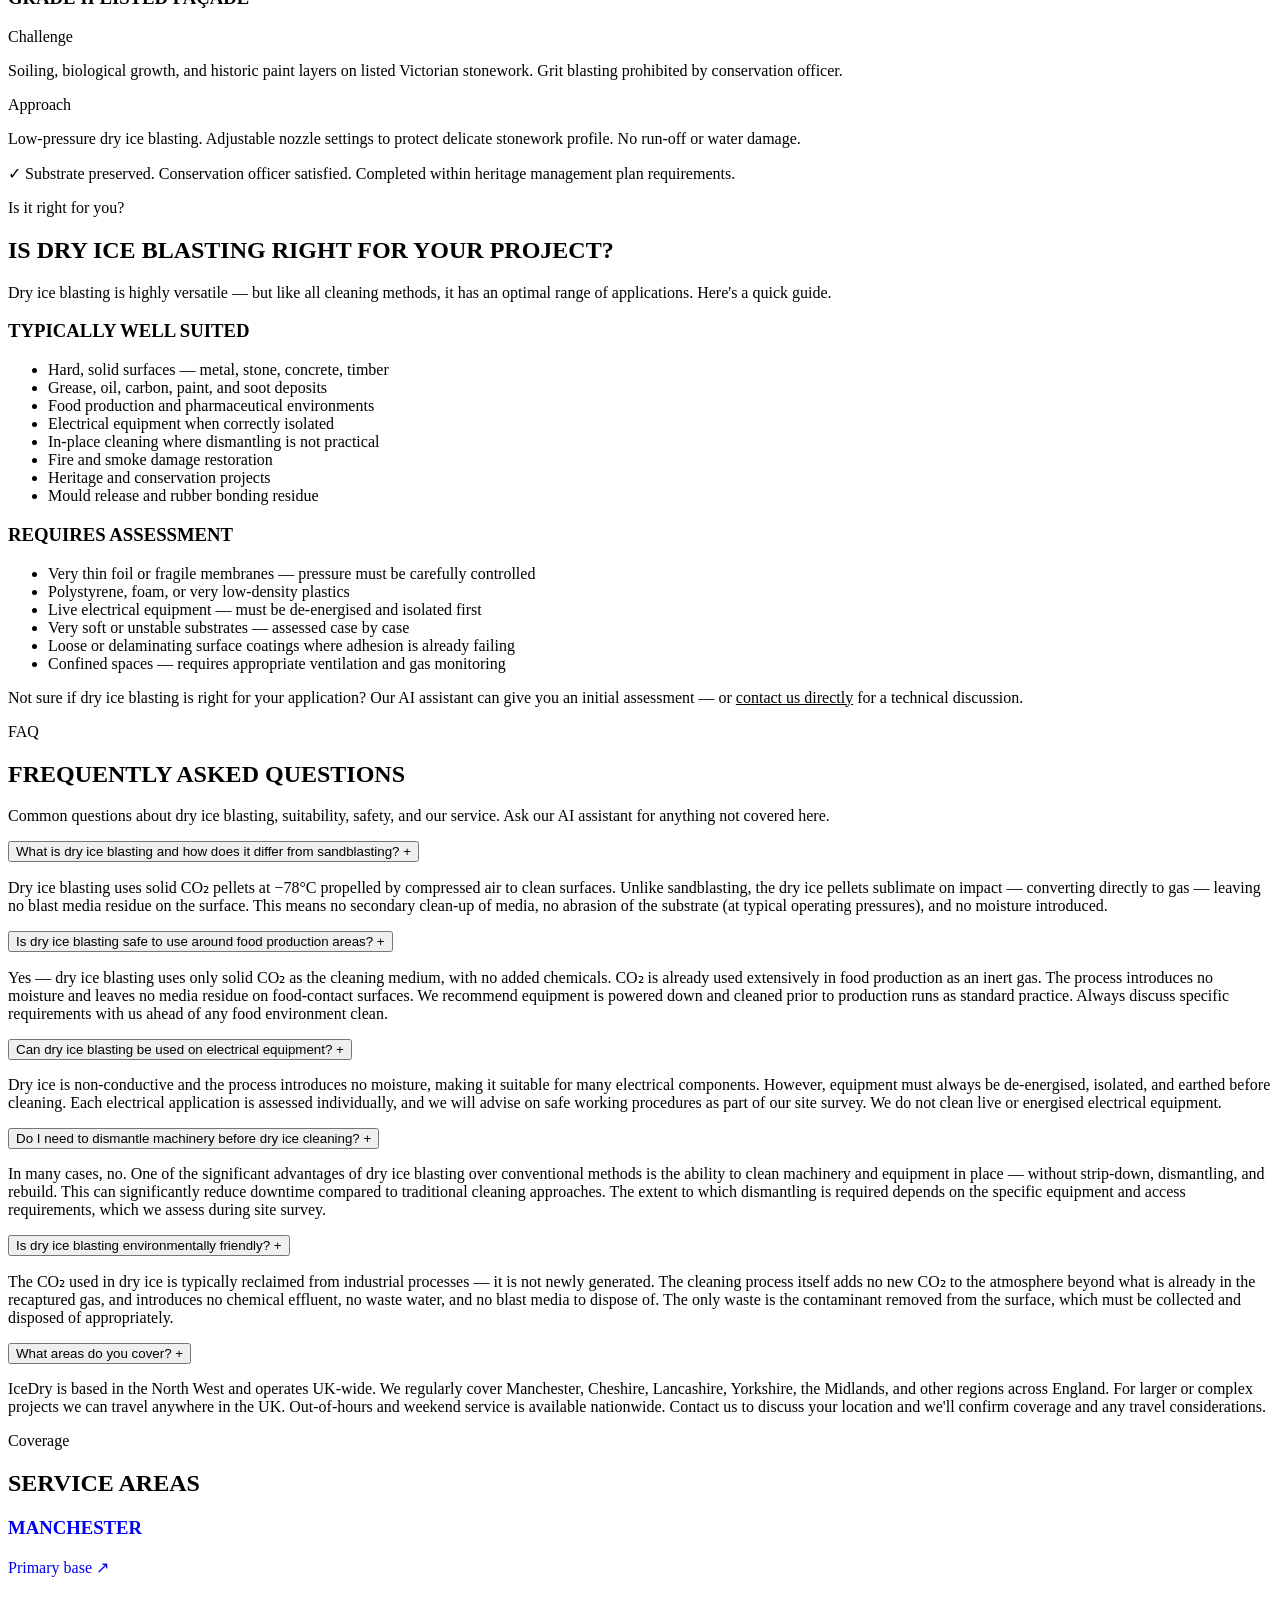
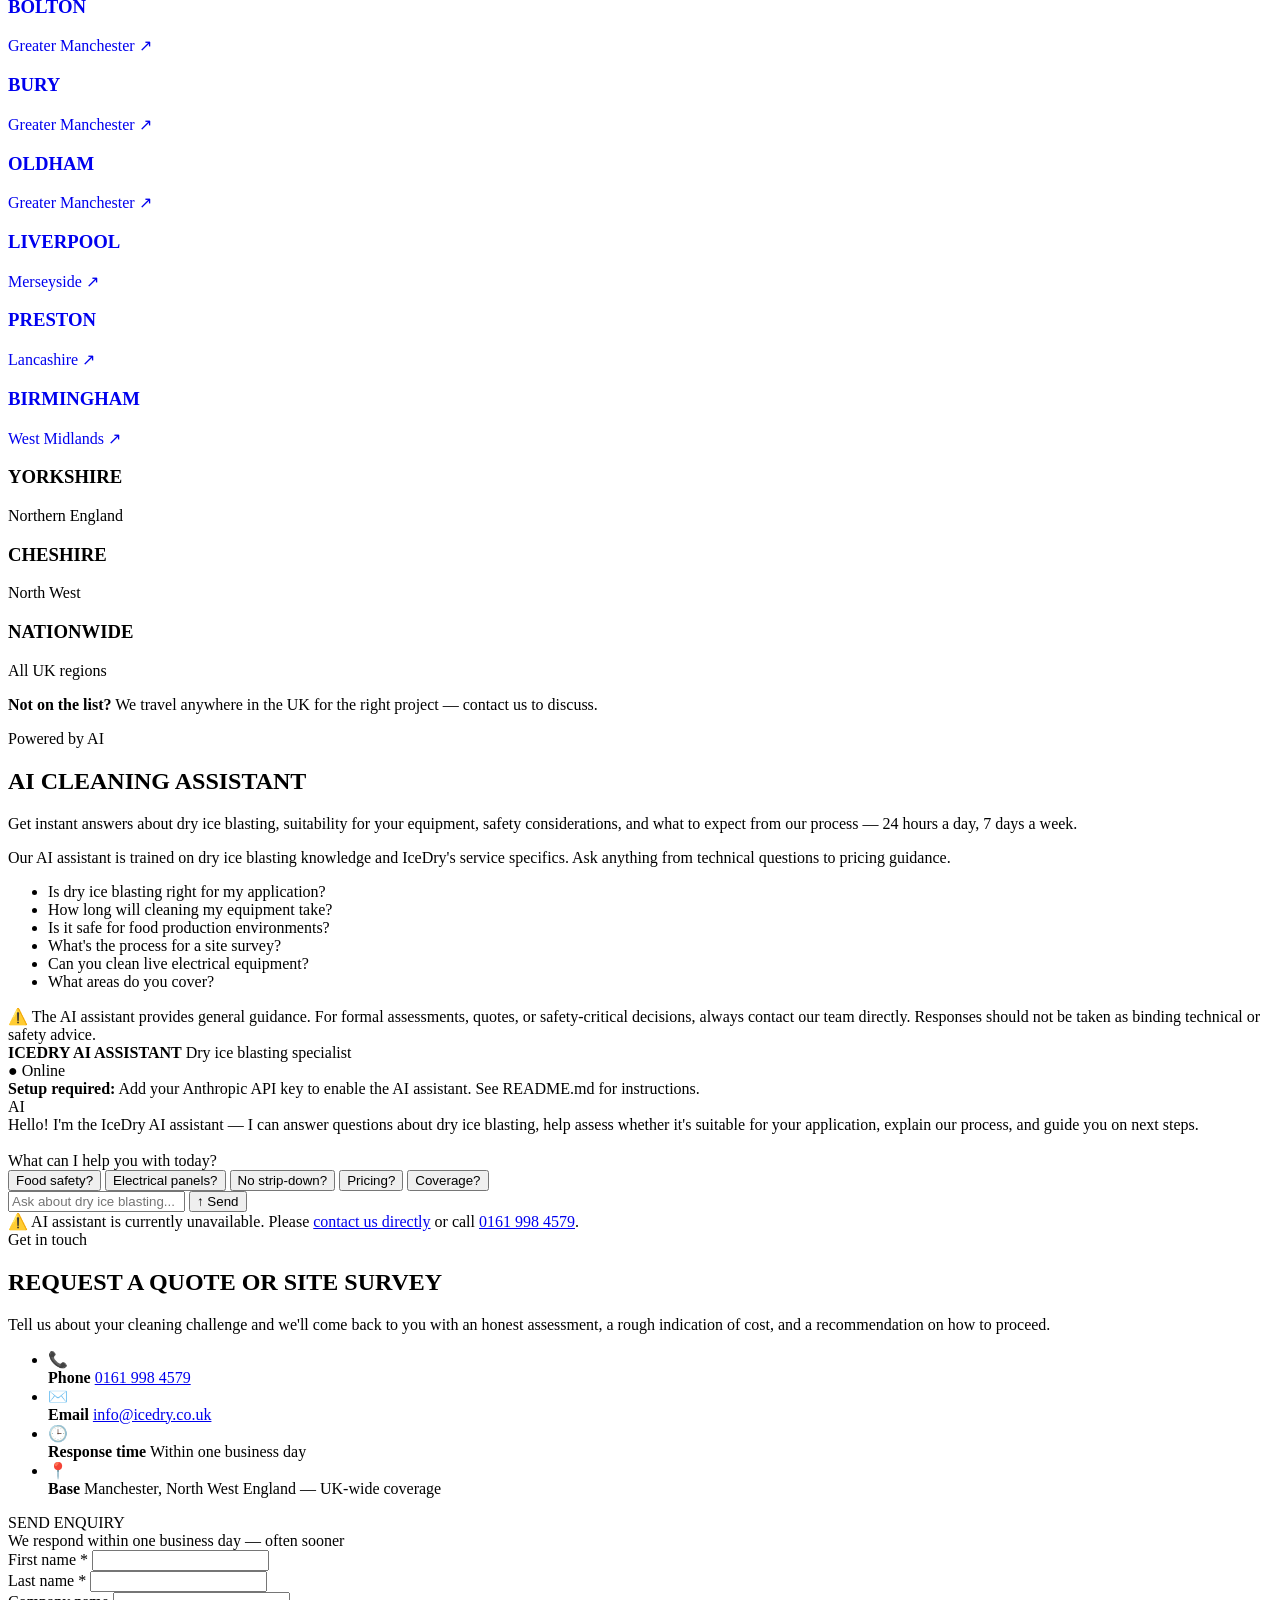
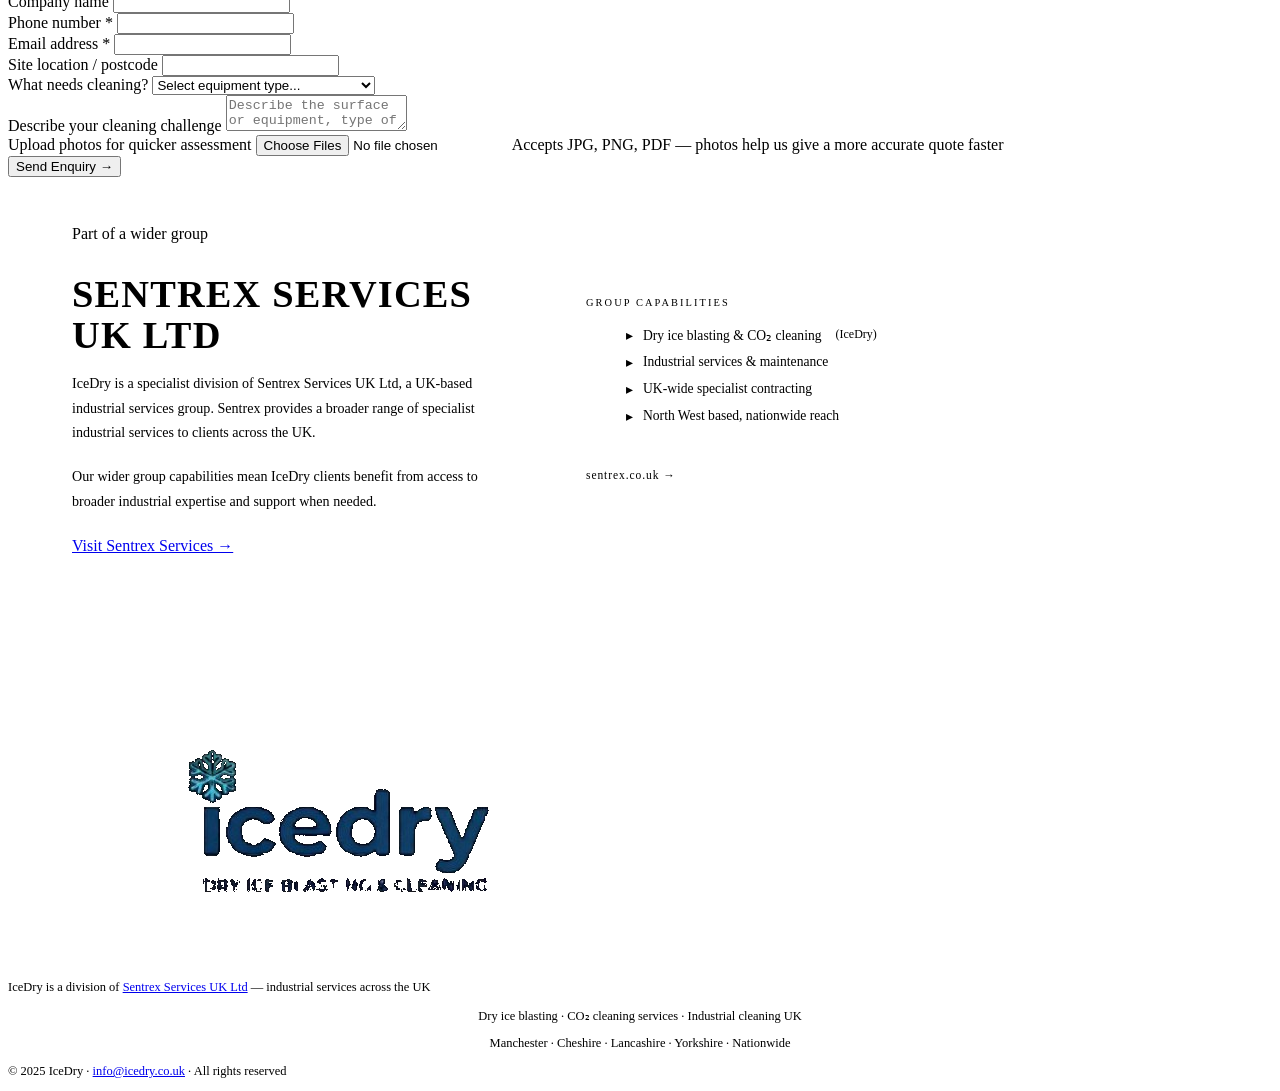
==== commit 7372facf: "Add files via upload" ====
--- a/index.html
+++ b/index.html
@@ -46,7 +46,7 @@
       "description": "Professional dry ice blasting and CO₂ cleaning services across the UK. Non-abrasive, no water, no added chemicals — industrial cleaning without dismantling equipment.",
       "url": "https://icedry.co.uk",
       "email": "info@icedry.co.uk",
-      "telephone": "+441234000000",
+      "telephone": "+441619984579",
       "address": {
         "@type": "PostalAddress",
         "addressRegion": "Greater Manchester",
@@ -127,7 +127,7 @@
     <li><a href="#contact">Contact</a></li>
   </ul>
   <div class="nav-right">
-    <a href="tel:+441234000000" class="nav-phone" aria-label="Call IceDry">📞 0800 XXX XXXX</a>
+    <a href="tel:+441619984579" class="nav-phone" aria-label="Call IceDry">📞 0161 998 4579</a>
     <a href="#contact" class="nav-cta">Get a Quote</a>
   </div>
 </nav>
@@ -229,17 +229,73 @@
   <div class="section-header fade-in">
     <div class="section-label" aria-hidden="true">Results</div>
     <h2 id="gallery-heading">BEFORE &amp; AFTER</h2>
-    <p>Real results across manufacturing, restoration, and industrial cleaning applications. Photography from live projects coming soon.</p>
-  </div>
-  <div class="gallery-grid" role="list" aria-label="Before and after examples">
-    <div class="gallery-item fade-in" role="listitem"><div class="gallery-badge">Before / After</div><span class="gallery-icon" aria-hidden="true">🏭</span><span class="gallery-label">Production Mould</span></div>
-    <div class="gallery-item fade-in delay-1" role="listitem"><div class="gallery-badge">Before / After</div><span class="gallery-icon" aria-hidden="true">⚡</span><span class="gallery-label">Switchgear Panel</span></div>
-    <div class="gallery-item fade-in delay-2" role="listitem"><div class="gallery-badge">Before / After</div><span class="gallery-icon" aria-hidden="true">🔩</span><span class="gallery-label">Conveyor Machinery</span></div>
-    <div class="gallery-item fade-in" role="listitem"><div class="gallery-badge">Before / After</div><span class="gallery-icon" aria-hidden="true">🍽️</span><span class="gallery-label">Food Processing Line</span></div>
-    <div class="gallery-item fade-in delay-1" role="listitem"><div class="gallery-badge">Before / After</div><span class="gallery-icon" aria-hidden="true">🏛️</span><span class="gallery-label">Heritage Stonework</span></div>
-    <div class="gallery-item fade-in delay-2" role="listitem"><div class="gallery-badge">Before / After</div><span class="gallery-icon" aria-hidden="true">🚗</span><span class="gallery-label">Automotive Tooling</span></div>
+    <p>Real results from our team on-site across manufacturing, food production, and industrial cleaning projects across the UK.</p>
+  </div>
+  <div class="gallery-grid" role="list" aria-label="Real IceDry project photos">
+    <div class="gallery-item fade-in" role="listitem" style="background:#000">
+      <div class="gallery-badge">Manufacturing</div>
+      <img src="[data-uri]" alt="Industrial Dry Ice Blasting — Manufacturing Facility" style="width:100%;height:100%;object-fit:cover;opacity:0.92">
+    </div>
+    <div class="gallery-item fade-in delay-1" role="listitem" style="background:#000">
+      <div class="gallery-badge">Food & Beverage</div>
+      <img src="[data-uri]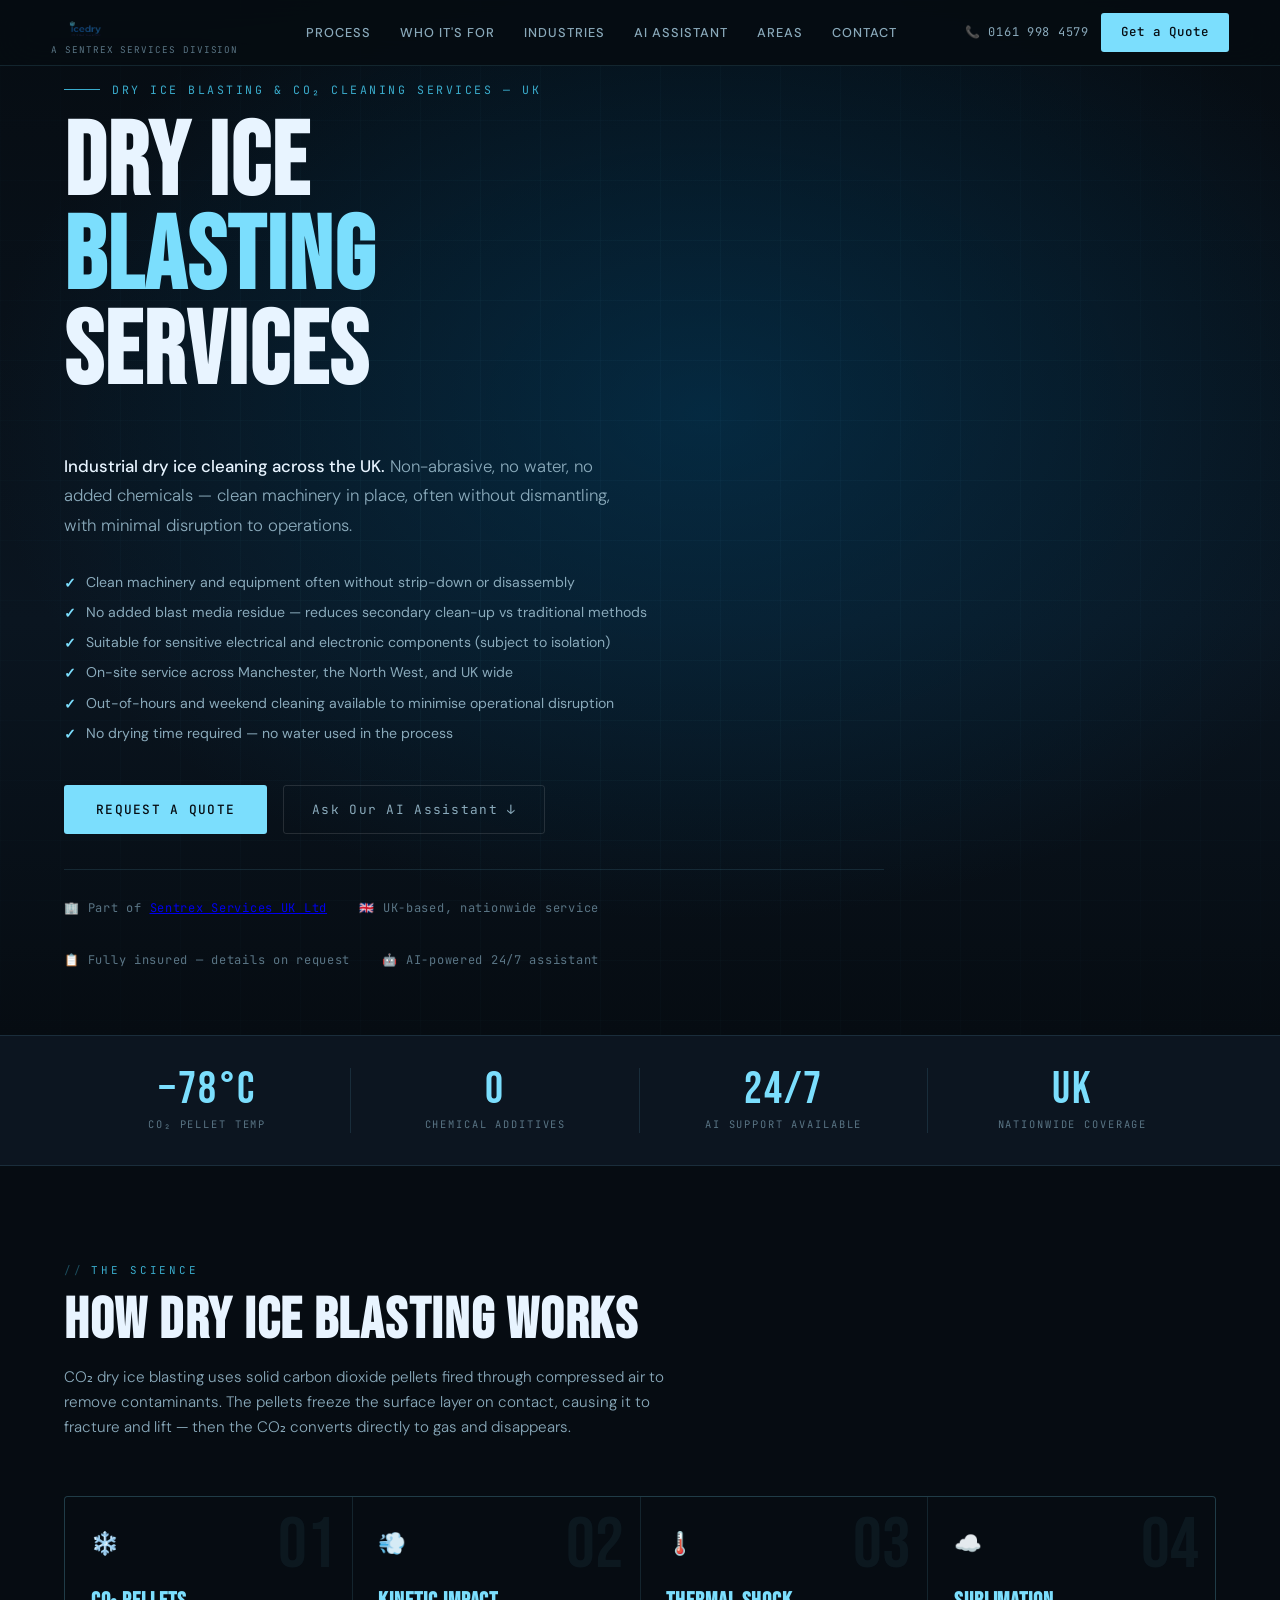
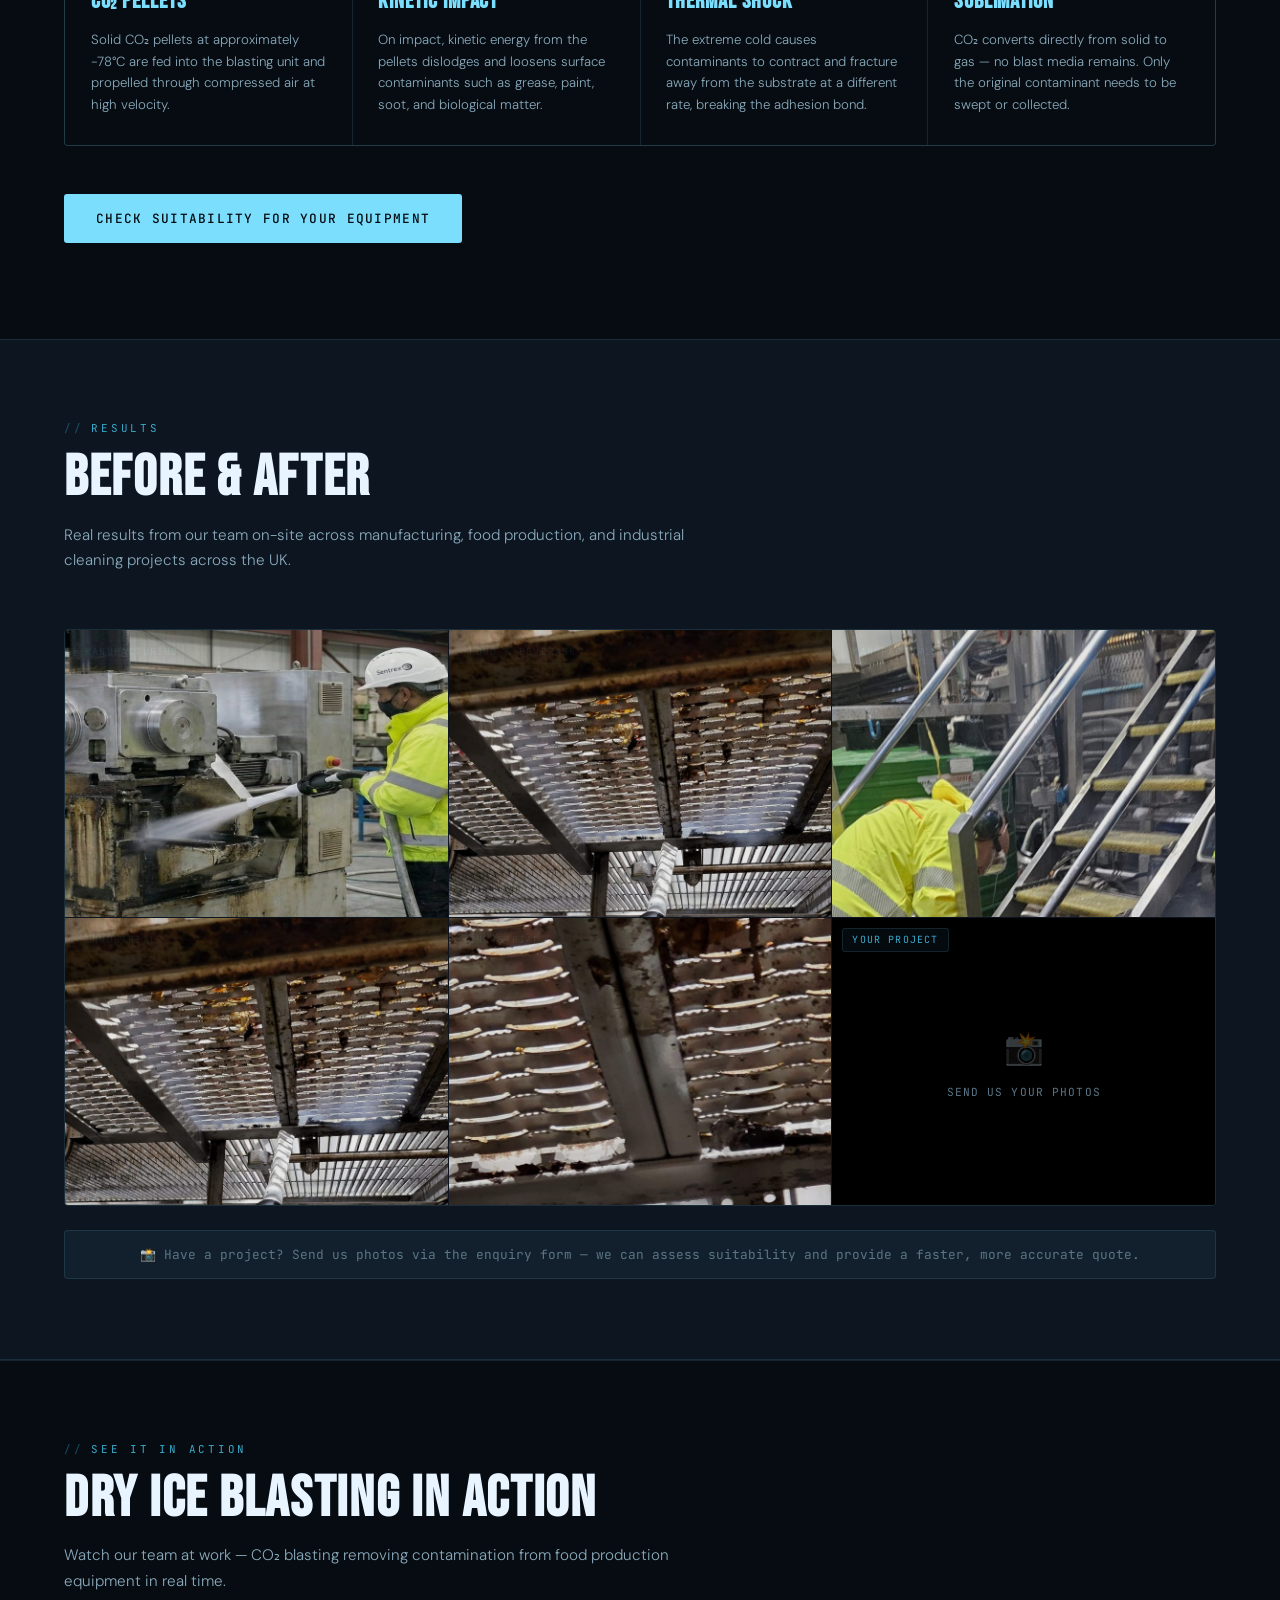
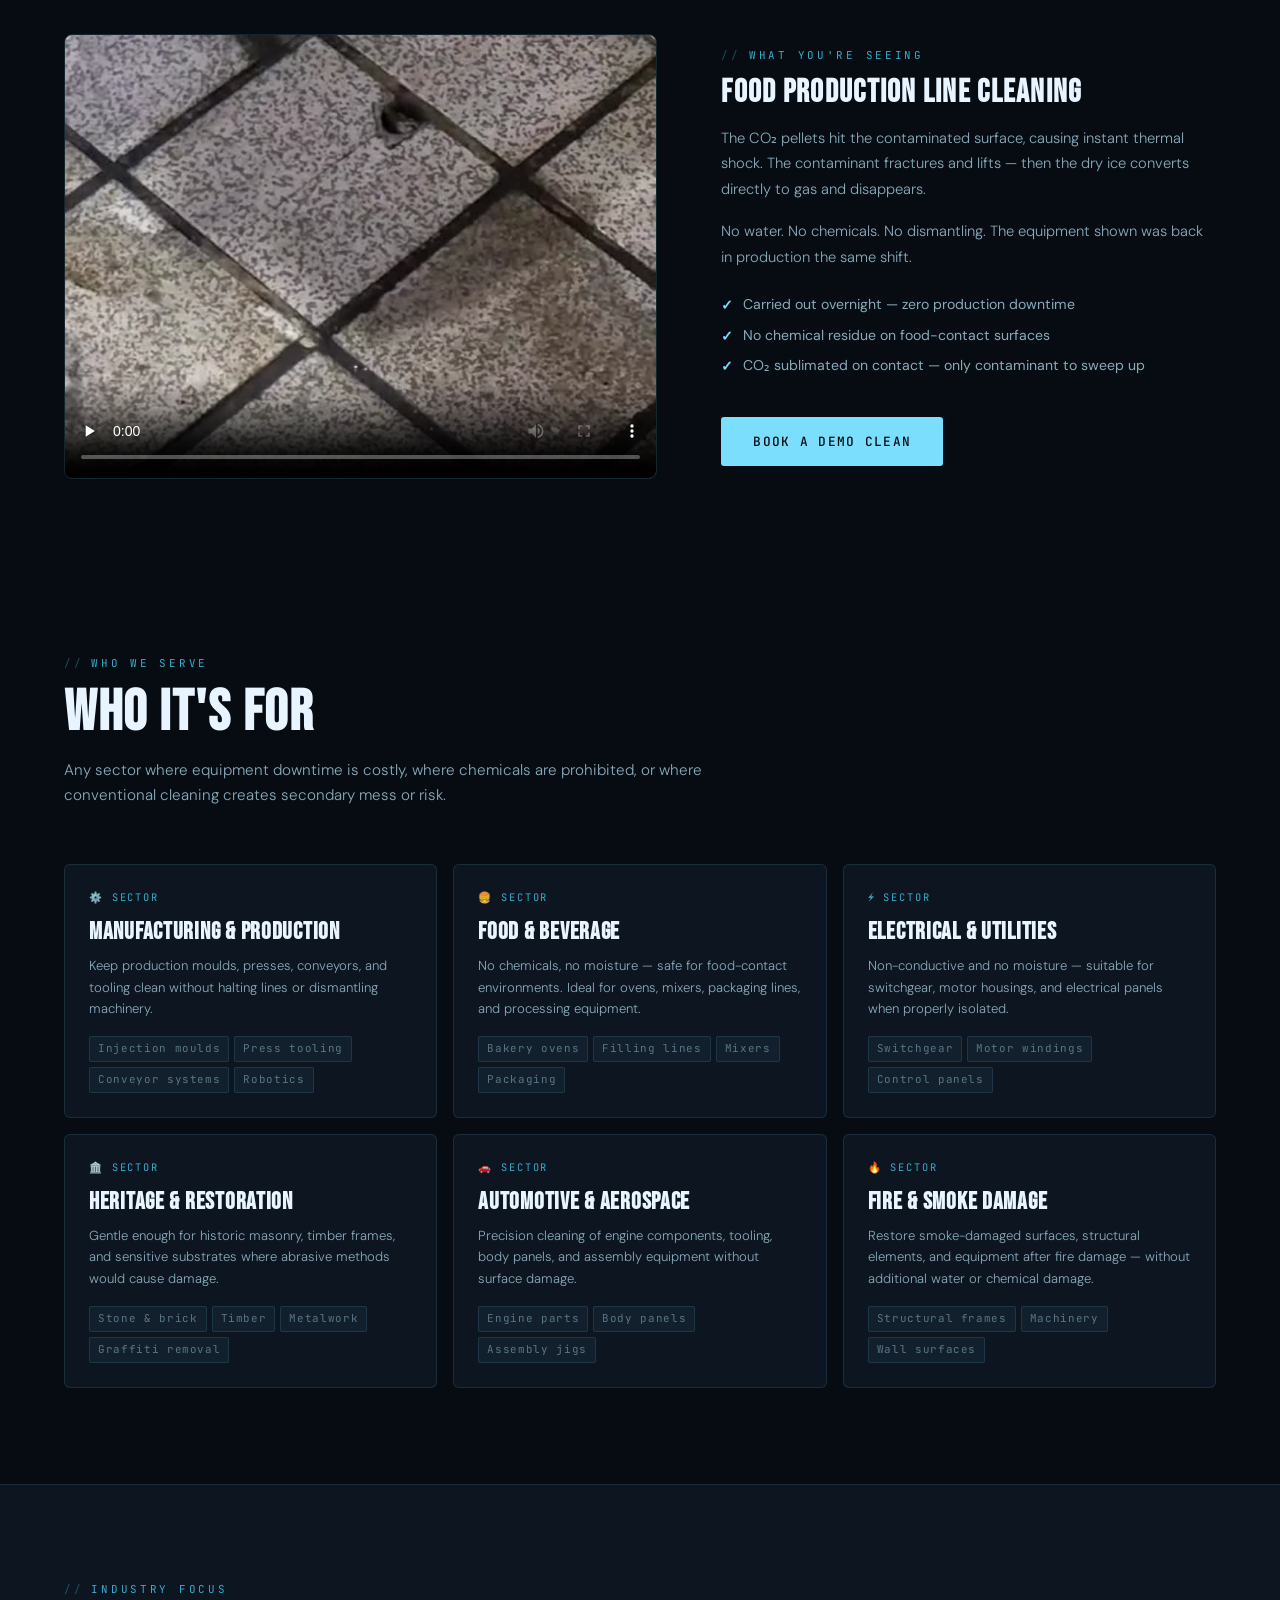
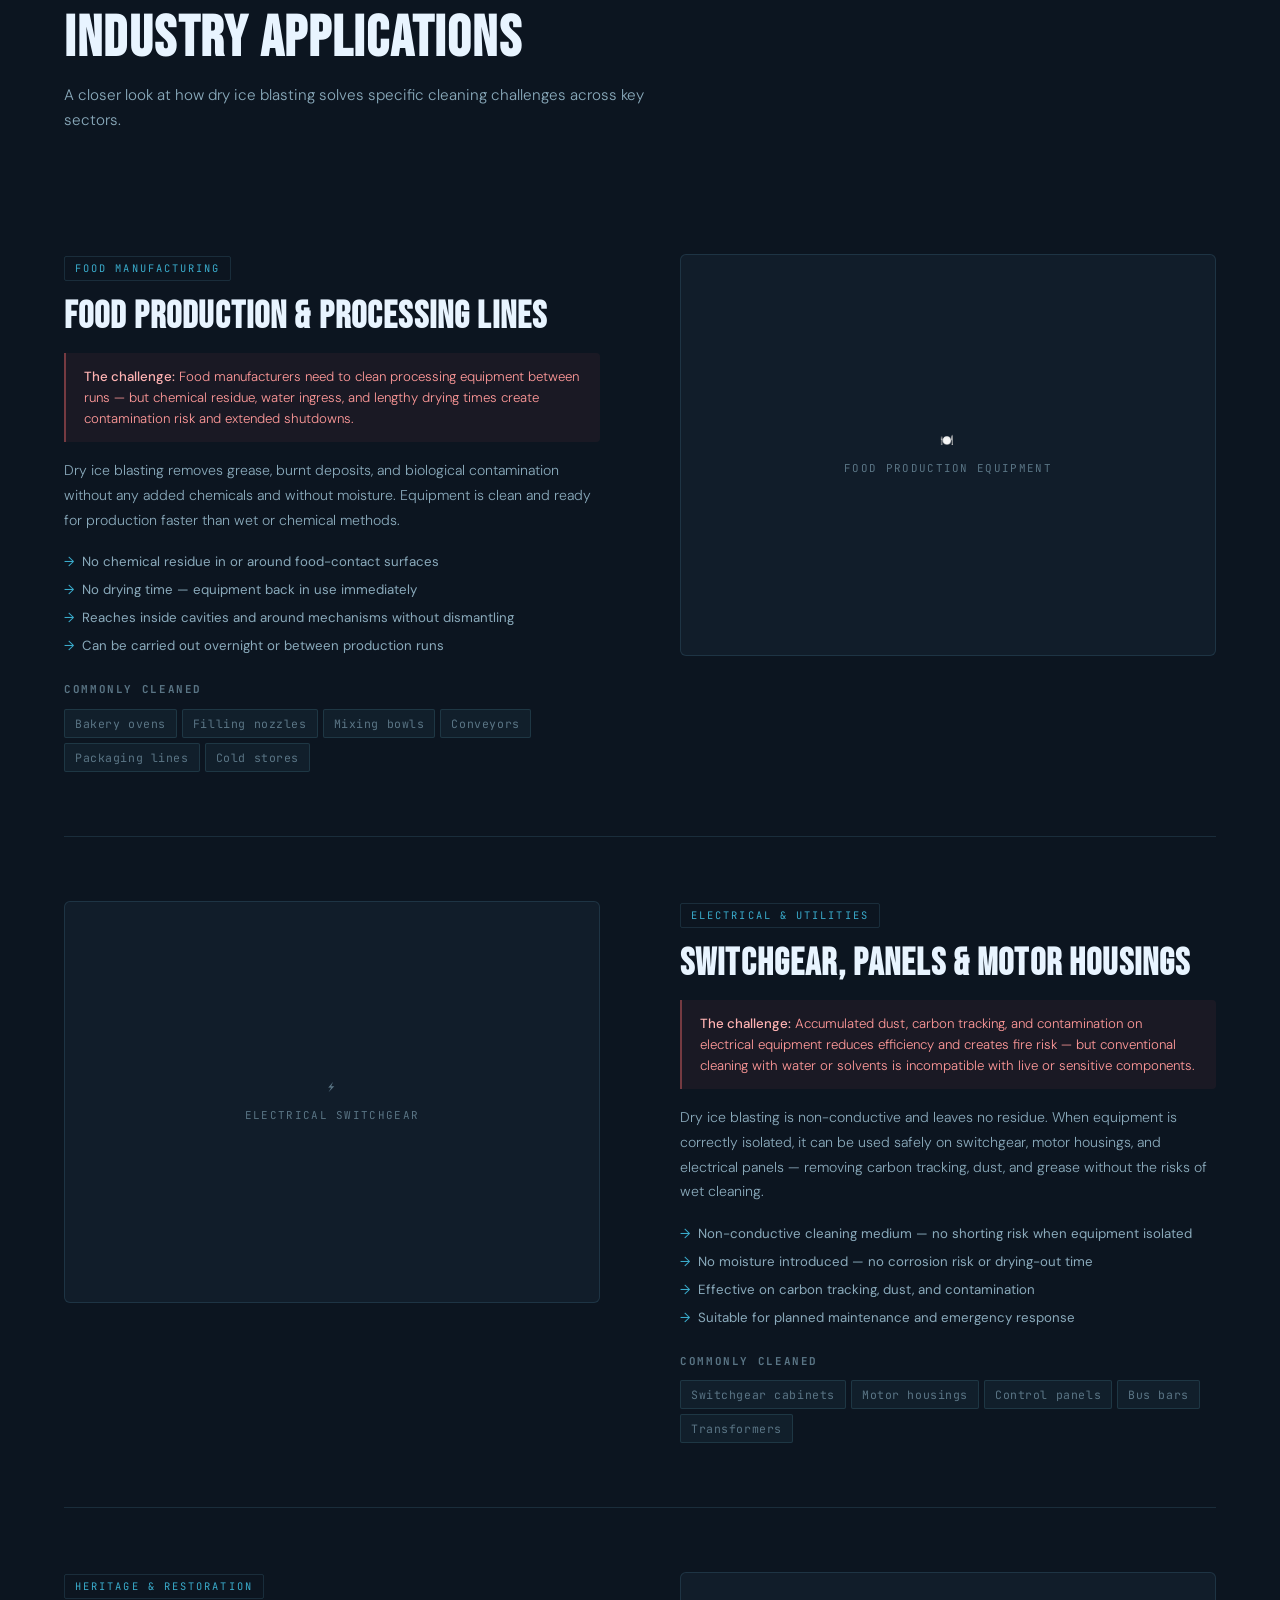
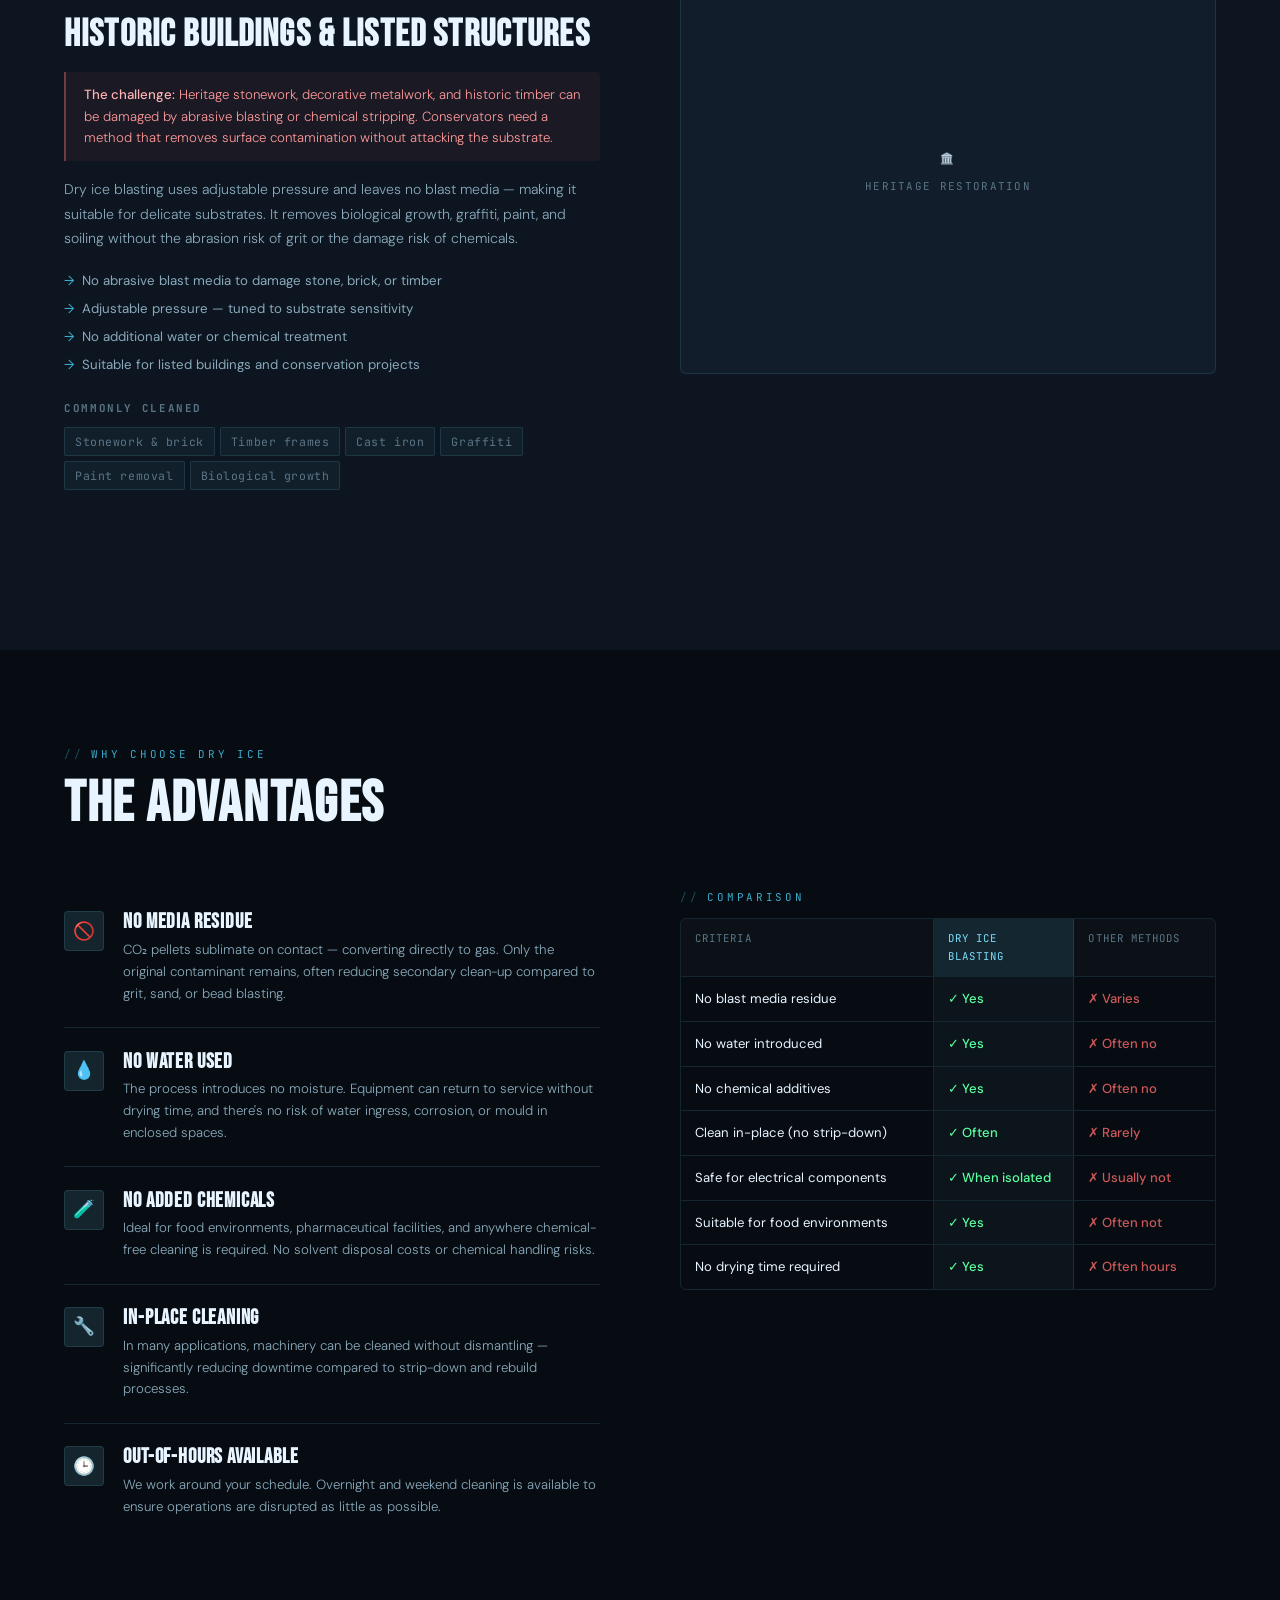
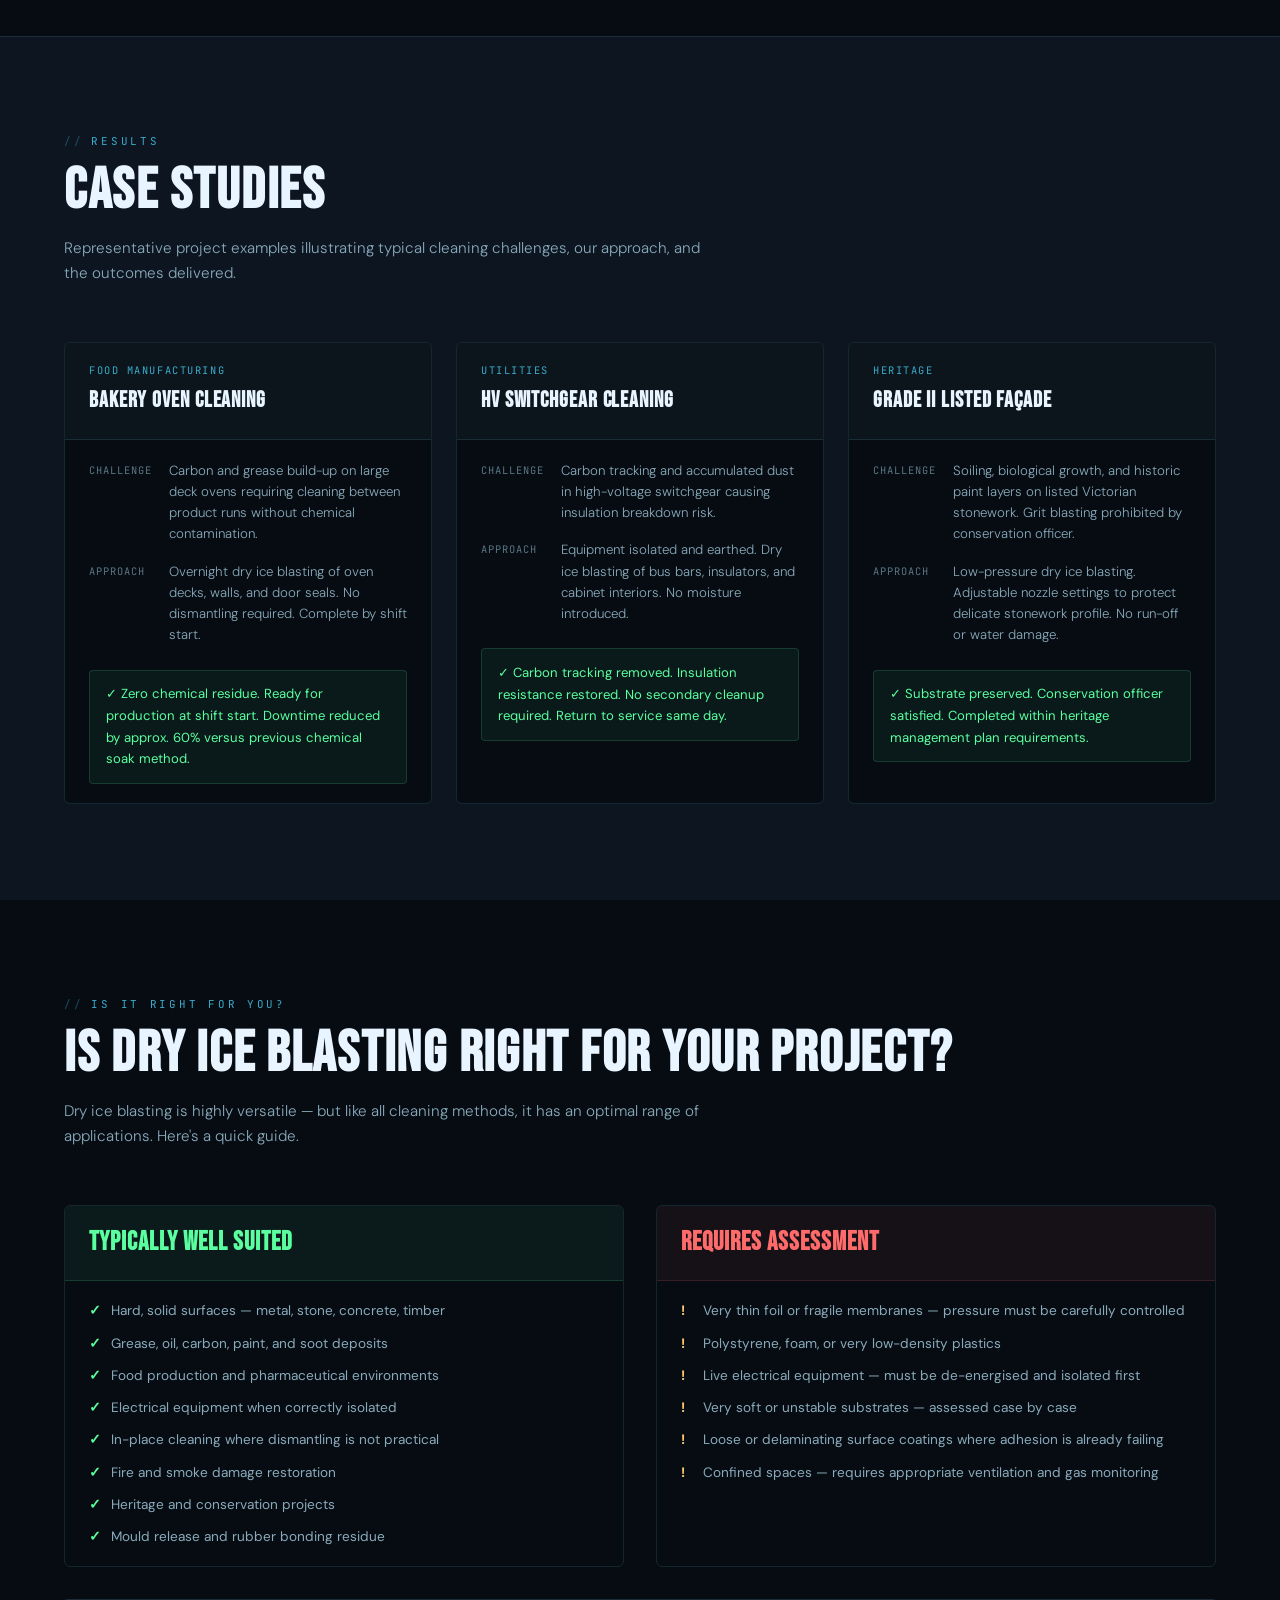
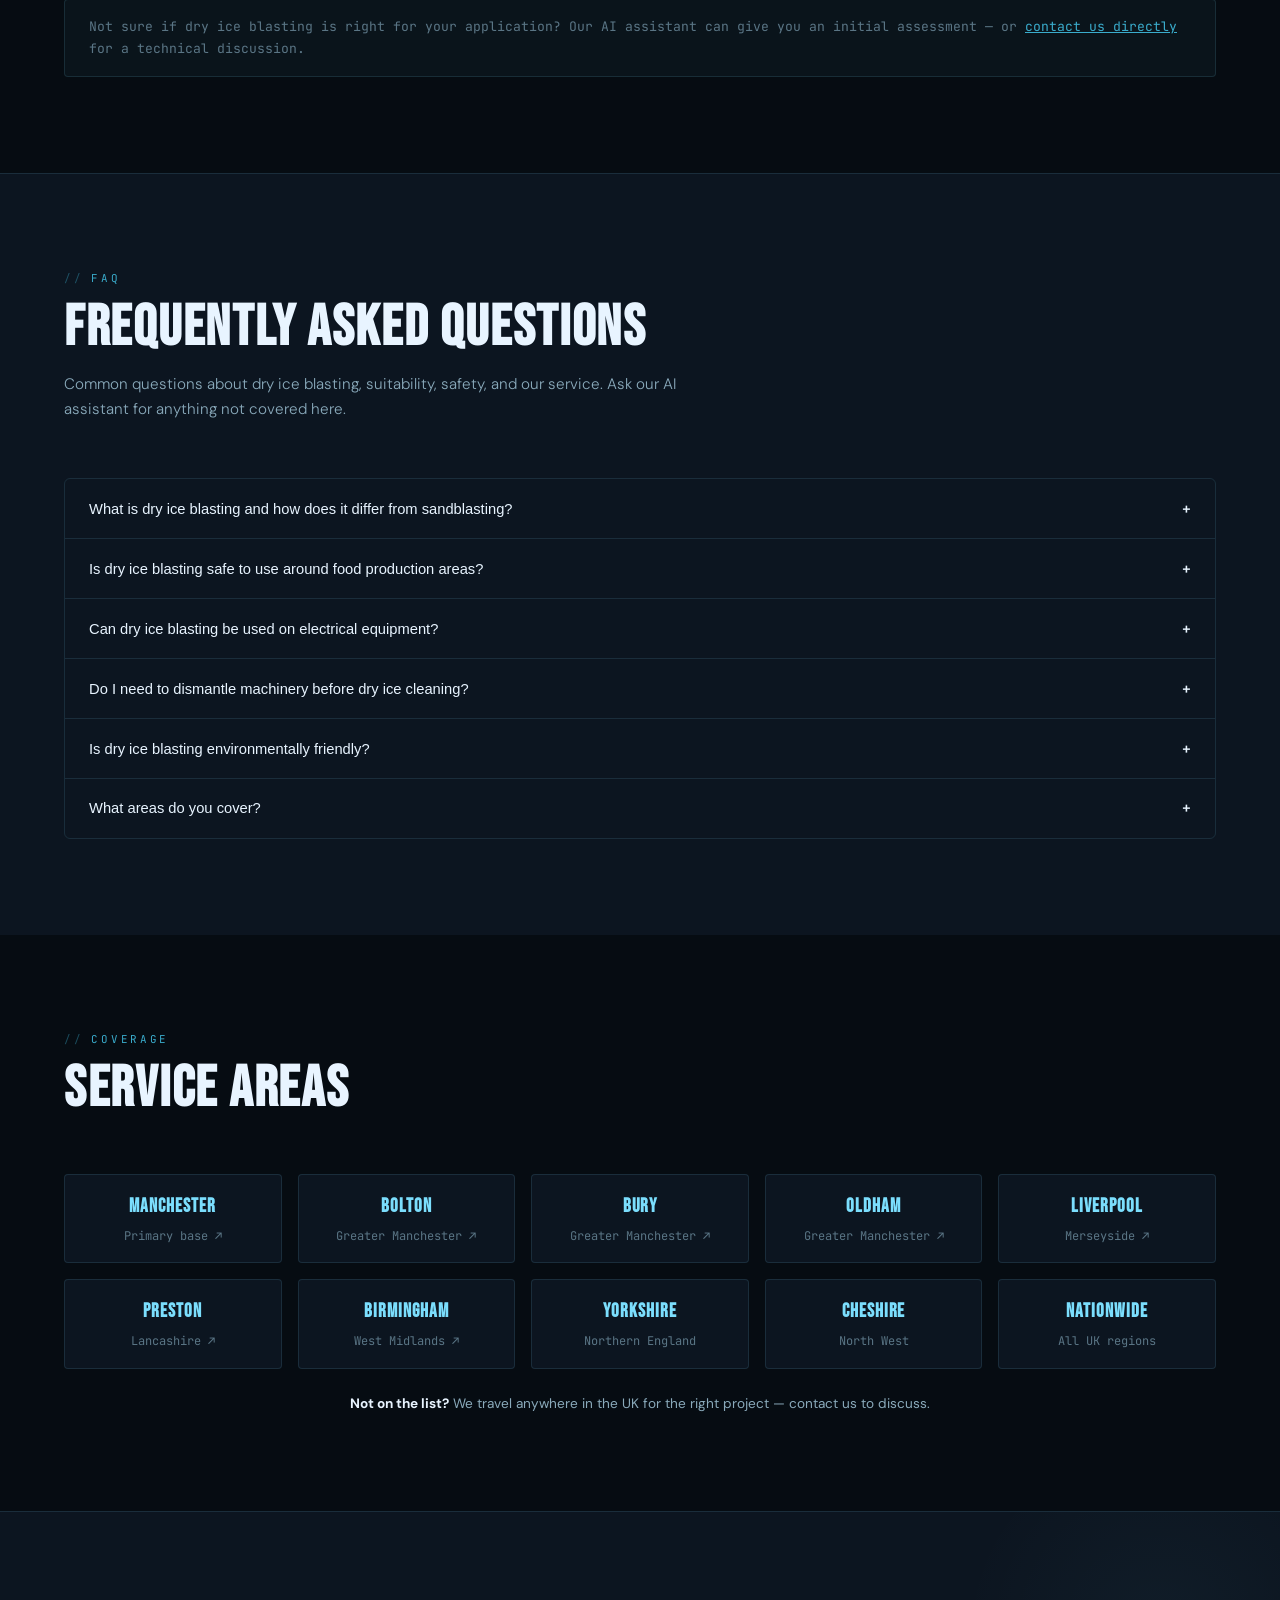
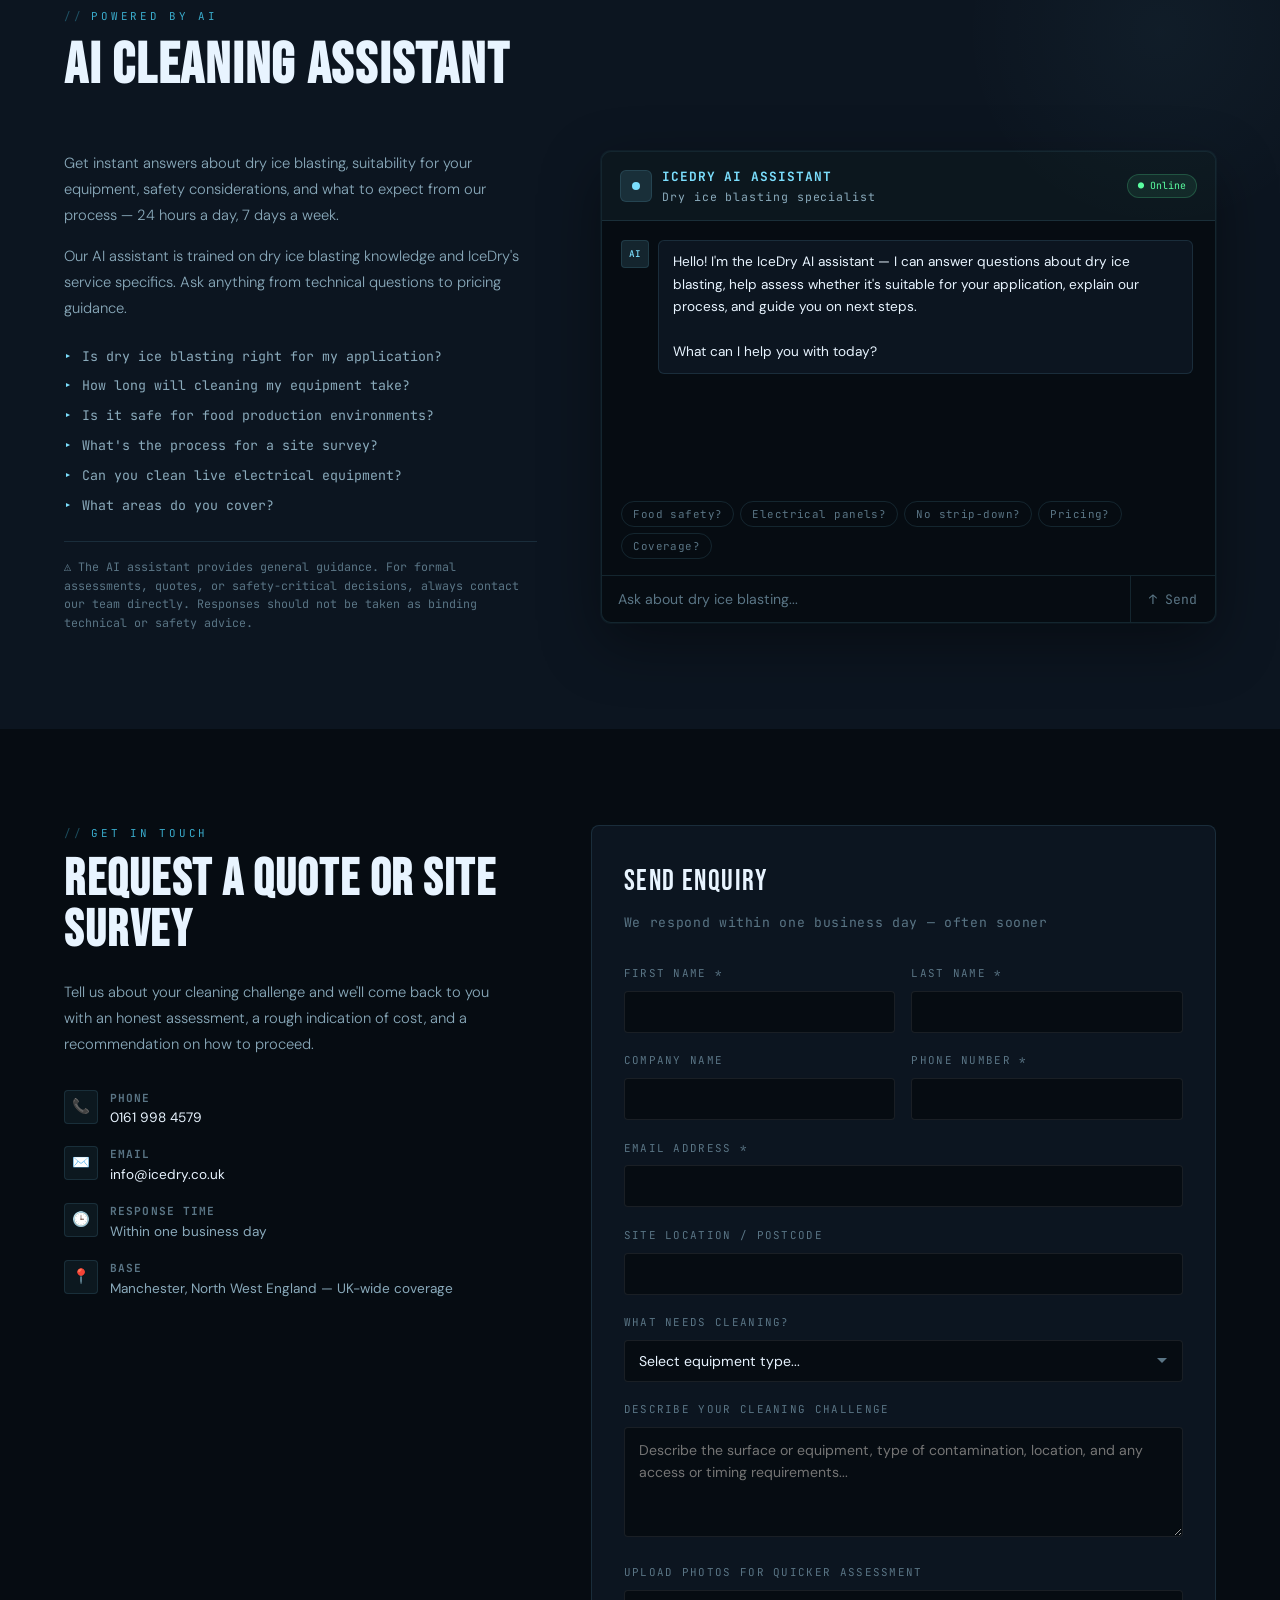
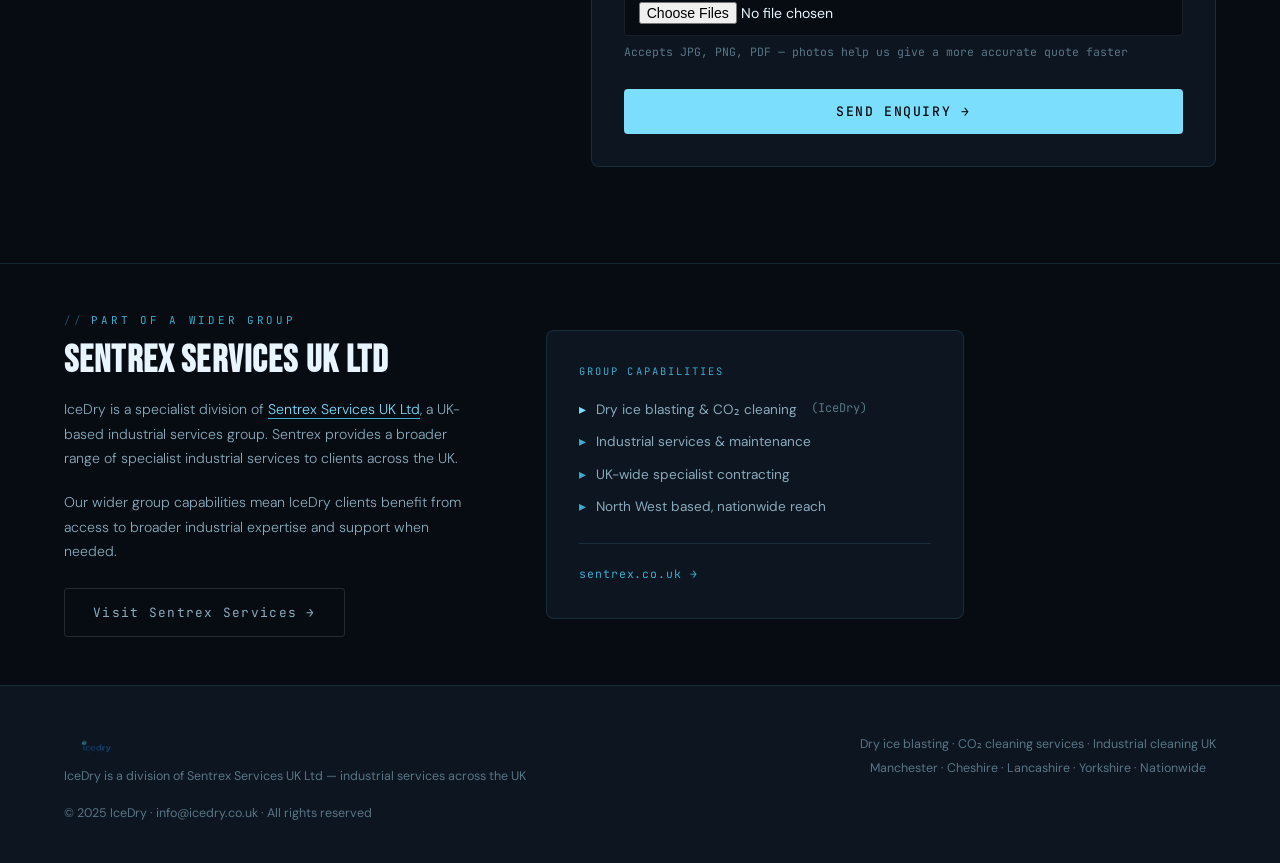
==== commit a43b5326: "Add files via upload" ====
--- a/index.html
+++ b/index.html
@@ -103,8 +103,363 @@
 <link rel="icon" href="data:image/svg+xml,<svg xmlns='http://www.w3.org/2000/svg' viewBox='0 0 32 32'><rect width='32' height='32' rx='4' fill='%23060C12'/><text y='24' x='3' font-size='22' font-family='sans-serif' font-weight='700' fill='%237BDEFD'>ID</text></svg>">
 <link rel="preconnect" href="https://fonts.googleapis.com">
 <link href="https://fonts.googleapis.com/css2?family=Bebas+Neue&family=DM+Sans:ital,wght@0,300;0,400;0,500;0,600;1,300&family=JetBrains+Mono:wght@400;500&display=swap" rel="stylesheet">
-<link rel="stylesheet" href="assets/css/main.css">
-<style>.sentrex-link{color:var(--text-mid);text-decoration:underline;transition:color 0.2s}.sentrex-link:hover{color:var(--ice)}</style>
+<style>
+/* ============================================
+   ICEDRY.CO.UK — Main Stylesheet
+   Version: 2.0
+   ============================================ */
+
+*,*::before,*::after{box-sizing:border-box;margin:0;padding:0}
+
+:root{
+  --ice:#7BDEFD;
+  --ice-dim:#3AACCC;
+  --ice-glow:rgba(123,222,253,0.12);
+  --ice-glow2:rgba(123,222,253,0.06);
+  --void:#060C12;
+  --void-mid:#0C1520;
+  --void-light:#111D2A;
+  --fog:rgba(255,255,255,0.05);
+  --fog-border:rgba(123,222,253,0.12);
+  --text-bright:#E8F4FF;
+  --text-mid:#8AAABB;
+  --text-dim:#5A7585;
+  --mono:'JetBrains Mono',monospace;
+  --display:'Bebas Neue',sans-serif;
+  --body:'DM Sans',sans-serif;
+  --green:#5AFFA0;
+  --amber:#FFCA6B;
+  --red:#FF6B6B;
+  --transition:0.25s cubic-bezier(0.4,0,0.2,1);
+}
+
+html{scroll-behavior:smooth}
+body{background:var(--void);color:var(--text-bright);font-family:var(--body);font-size:16px;line-height:1.65;overflow-x:hidden}
+
+/* ── ACCESSIBILITY ── */
+.skip-link{position:absolute;left:-9999px;top:auto;width:1px;height:1px;overflow:hidden}
+.skip-link:focus{position:fixed;top:0;left:0;width:auto;height:auto;padding:12px 20px;background:var(--ice);color:var(--void);z-index:9999;font-weight:600}
+.sr-only{position:absolute;width:1px;height:1px;padding:0;margin:-1px;overflow:hidden;clip:rect(0,0,0,0);white-space:nowrap;border:0}
+
+/* ── SCROLL FADE ── */
+.fade-in{opacity:0;transform:translateY(24px);transition:opacity 0.65s ease,transform 0.65s ease}
+.fade-in.visible{opacity:1;transform:none}
+.delay-1{transition-delay:0.1s}
+.delay-2{transition-delay:0.2s}
+.delay-3{transition-delay:0.3s}
+
+/* ── NAVIGATION ── */
+nav{position:fixed;top:0;left:0;right:0;z-index:100;display:flex;align-items:center;justify-content:space-between;padding:0 4vw;height:66px;background:rgba(6,12,18,0.92);backdrop-filter:blur(20px);-webkit-backdrop-filter:blur(20px);border-bottom:1px solid var(--fog-border);transition:background var(--transition)}
+nav.scrolled{background:rgba(6,12,18,0.98);border-bottom-color:rgba(123,222,253,0.2)}
+.nav-logo{text-decoration:none;flex-shrink:0;transition:opacity var(--transition);display:flex;flex-direction:column;align-items:flex-start;gap:1px}
+.nav-logo:hover{opacity:0.8}
+.nav-logo-img{height:38px;width:auto;display:block;filter:brightness(1.15)}
+.nav-logo-sub{color:var(--text-dim);font-size:0.58rem;font-family:var(--mono);letter-spacing:0.1em;margin-top:-2px}
+.nav-centre{display:flex;gap:1.8rem;list-style:none}
+.nav-centre a{color:var(--text-mid);text-decoration:none;font-size:0.8rem;letter-spacing:0.08em;text-transform:uppercase;transition:color var(--transition);font-weight:500;position:relative}
+.nav-centre a::after{content:'';position:absolute;bottom:-4px;left:0;right:0;height:1px;background:var(--ice);transform:scaleX(0);transition:transform var(--transition)}
+.nav-centre a:hover{color:var(--ice)}
+.nav-centre a:hover::after{transform:scaleX(1)}
+.nav-right{display:flex;align-items:center;gap:12px}
+.nav-phone{color:var(--text-mid);text-decoration:none;font-family:var(--mono);font-size:0.75rem;letter-spacing:0.06em;transition:color var(--transition);white-space:nowrap}
+.nav-phone:hover{color:var(--ice)}
+.nav-cta{background:var(--ice);color:var(--void);border:none;padding:9px 20px;border-radius:3px;font-size:0.78rem;font-family:var(--mono);letter-spacing:0.08em;cursor:pointer;text-decoration:none;font-weight:500;transition:opacity var(--transition),transform var(--transition);white-space:nowrap}
+.nav-cta:hover{opacity:0.85;transform:translateY(-1px)}
+.mobile-cta{display:none;position:fixed;bottom:0;left:0;right:0;z-index:99;background:var(--ice);color:var(--void);text-align:center;padding:15px;font-family:var(--mono);font-size:0.85rem;font-weight:500;letter-spacing:0.1em;text-decoration:none;text-transform:uppercase}
+
+/* ── HERO ── */
+.hero{min-height:100vh;display:flex;flex-direction:column;justify-content:center;padding:5rem 5vw 4rem;position:relative;overflow:hidden}
+.hero-bg{position:absolute;inset:0;z-index:0}
+.hero-bg-gradient{position:absolute;inset:0;background:radial-gradient(ellipse 80% 70% at 55% 40%,rgba(0,70,110,0.45) 0%,transparent 70%),linear-gradient(180deg,#060C12 0%,#0A1520 60%,#060C12 100%)}
+.hero-grid{position:absolute;inset:0;background-image:linear-gradient(rgba(123,222,253,0.03) 1px,transparent 1px),linear-gradient(90deg,rgba(123,222,253,0.03) 1px,transparent 1px);background-size:60px 60px;mask-image:radial-gradient(ellipse 80% 80% at center,black 30%,transparent 100%)}
+.particles{position:absolute;inset:0;z-index:1;pointer-events:none;overflow:hidden}
+.particle{position:absolute;width:2px;height:2px;background:var(--ice);border-radius:50%;opacity:0;animation:drift linear infinite}
+@keyframes drift{0%{opacity:0;transform:translate(0,0)}10%{opacity:0.7}90%{opacity:0.2}100%{opacity:0;transform:translate(var(--dx),var(--dy))}}
+.hero-content{position:relative;z-index:2;max-width:820px}
+.hero-eyebrow{font-family:var(--mono);font-size:0.72rem;letter-spacing:0.22em;color:var(--ice-dim);text-transform:uppercase;margin-bottom:1.2rem;display:flex;align-items:center;gap:12px;animation:fadeUp 0.8s ease both}
+.hero-eyebrow::before{content:'';display:block;width:36px;height:1px;background:var(--ice-dim)}
+h1{font-family:var(--display);font-size:clamp(3.2rem,8vw,7.5rem);line-height:0.92;letter-spacing:0.02em;color:var(--text-bright);margin-bottom:0.5em;animation:fadeUp 0.8s 0.1s ease both}
+h1 .accent{color:var(--ice)}
+.hero-sub{font-size:1.05rem;color:var(--text-mid);max-width:580px;margin-bottom:2rem;font-weight:300;line-height:1.75;animation:fadeUp 0.8s 0.2s ease both}
+.hero-sub strong{color:var(--text-bright);font-weight:500}
+.hero-actions{display:flex;gap:1rem;flex-wrap:wrap;align-items:center;margin-bottom:2.2rem;animation:fadeUp 0.8s 0.3s ease both}
+@keyframes fadeUp{from{opacity:0;transform:translateY(20px)}to{opacity:1;transform:none}}
+
+/* ── BUTTONS ── */
+.btn-primary{background:var(--ice);color:var(--void);border:none;padding:14px 32px;font-family:var(--mono);font-size:0.8rem;letter-spacing:0.1em;text-transform:uppercase;cursor:pointer;border-radius:3px;text-decoration:none;font-weight:500;transition:transform 0.15s,box-shadow 0.15s;display:inline-block}
+.btn-primary:hover{transform:translateY(-2px);box-shadow:0 8px 28px rgba(123,222,253,0.35)}
+.btn-ghost{background:transparent;color:var(--text-mid);border:1px solid rgba(255,255,255,0.12);padding:13px 28px;font-family:var(--mono);font-size:0.8rem;letter-spacing:0.1em;cursor:pointer;border-radius:3px;text-decoration:none;transition:color var(--transition),border-color var(--transition);display:inline-block}
+.btn-ghost:hover{color:var(--ice);border-color:var(--fog-border)}
+
+/* ── PROOF BULLETS ── */
+.proof-bullets{list-style:none;display:flex;flex-direction:column;gap:8px;margin-bottom:2.5rem;animation:fadeUp 0.8s 0.25s ease both}
+.proof-bullets li{display:flex;align-items:flex-start;gap:10px;font-size:0.88rem;color:var(--text-mid);line-height:1.5}
+.proof-bullets li::before{content:'✓';color:var(--ice);font-weight:700;flex-shrink:0;margin-top:1px}
+
+/* ── TRUST STRIP ── */
+.trust-strip{display:flex;align-items:center;gap:2rem;flex-wrap:wrap;padding-top:1.8rem;border-top:1px solid var(--fog-border);animation:fadeUp 0.8s 0.4s ease both}
+.trust-item{display:flex;align-items:center;gap:8px;font-size:0.75rem;color:var(--text-dim);font-family:var(--mono);letter-spacing:0.06em}
+
+/* ── STATS BAR ── */
+.stats-bar{background:var(--void-mid);border-top:1px solid var(--fog-border);border-bottom:1px solid var(--fog-border);padding:2rem 5vw;display:grid;grid-template-columns:repeat(4,1fr);gap:1px}
+.stat-block{padding:0 2rem;border-right:1px solid var(--fog-border);text-align:center}
+.stat-block:last-child{border-right:none}
+.stat-num{font-family:var(--display);font-size:2.8rem;color:var(--ice);letter-spacing:0.04em;line-height:1}
+.stat-label{font-family:var(--mono);font-size:0.65rem;letter-spacing:0.18em;color:var(--text-dim);text-transform:uppercase;margin-top:4px}
+
+/* ── SECTION BASICS ── */
+.section-label{font-family:var(--mono);font-size:0.68rem;letter-spacing:0.25em;color:var(--ice-dim);text-transform:uppercase;margin-bottom:0.7rem;display:flex;align-items:center;gap:8px}
+.section-label::before{content:'//';opacity:0.4}
+.section-header{margin-bottom:3.5rem}
+.section-header h2{font-family:var(--display);font-size:clamp(2.2rem,4.5vw,4.2rem);letter-spacing:0.03em;line-height:1;color:var(--text-bright);margin-top:0.4rem}
+.section-header p{color:var(--text-mid);font-weight:300;max-width:640px;margin-top:1rem;font-size:0.95rem}
+.section-cta{margin-top:3rem;display:flex;gap:1rem;flex-wrap:wrap}
+
+/* ── PROCESS ── */
+.process-section{padding:6rem 5vw}
+.process-grid{display:grid;grid-template-columns:repeat(4,1fr);gap:1px;background:var(--fog-border);border:1px solid var(--fog-border);border-radius:4px;overflow:hidden}
+.process-step{background:var(--void);padding:1.8rem 1.6rem;position:relative;transition:background var(--transition)}
+.process-step:hover{background:var(--void-mid)}
+.step-num{font-family:var(--display);font-size:4.5rem;color:rgba(123,222,253,0.06);line-height:1;position:absolute;top:0.8rem;right:1rem;pointer-events:none}
+.step-icon{font-size:1.4rem;margin-bottom:1.2rem;display:block}
+.process-step h3{font-family:var(--display);font-size:1.45rem;letter-spacing:0.04em;color:var(--ice);margin-bottom:0.5rem}
+.process-step p{font-size:0.83rem;color:var(--text-mid);line-height:1.65;font-weight:300}
+
+/* ── GALLERY ── */
+.gallery-section{padding:5rem 5vw;background:var(--void-mid);border-top:1px solid var(--fog-border);border-bottom:1px solid var(--fog-border)}
+.gallery-grid{display:grid;grid-template-columns:repeat(3,1fr);gap:1px;border:1px solid var(--fog-border);border-radius:4px;overflow:hidden;margin-top:2.5rem}
+.gallery-item{aspect-ratio:4/3;background:var(--void-light);display:flex;flex-direction:column;align-items:center;justify-content:center;gap:8px;position:relative;overflow:hidden;transition:background var(--transition)}
+.gallery-item:hover{background:rgba(123,222,253,0.05)}
+.gallery-badge{position:absolute;top:10px;left:10px;background:rgba(6,12,18,0.85);border:1px solid var(--fog-border);border-radius:3px;padding:3px 9px;font-family:var(--mono);font-size:0.62rem;letter-spacing:0.12em;text-transform:uppercase;color:var(--ice-dim)}
+.gallery-label{font-family:var(--mono);font-size:0.7rem;letter-spacing:0.1em;color:var(--text-dim);text-transform:uppercase}
+.gallery-icon{font-size:2.5rem;opacity:0.25}
+.gallery-note{margin-top:1.5rem;text-align:center;font-size:0.8rem;color:var(--text-dim);font-family:var(--mono);background:var(--ice-glow2);border:1px solid var(--fog-border);border-radius:4px;padding:0.8rem 1.2rem}
+
+/* ── WHO IT'S FOR ── */
+.who-section{padding:6rem 5vw}
+.who-grid{display:grid;grid-template-columns:repeat(3,1fr);gap:1rem;margin-top:2.5rem}
+.who-card{background:var(--void-mid);border:1px solid var(--fog-border);border-radius:6px;padding:1.5rem;transition:border-color var(--transition),transform var(--transition)}
+.who-card:hover{border-color:rgba(123,222,253,0.3);transform:translateY(-2px)}
+.who-sector{font-family:var(--mono);font-size:0.65rem;letter-spacing:0.18em;text-transform:uppercase;color:var(--ice-dim);margin-bottom:0.8rem;display:flex;align-items:center;gap:8px}
+.who-card h3{font-family:var(--display);font-size:1.5rem;letter-spacing:0.03em;color:var(--text-bright);margin-bottom:0.6rem;line-height:1.1}
+.who-card p{font-size:0.82rem;color:var(--text-mid);line-height:1.65;font-weight:300}
+.who-assets{display:flex;flex-wrap:wrap;gap:5px;margin-top:1rem}
+.asset-tag{background:rgba(123,222,253,0.06);border:1px solid var(--fog-border);border-radius:2px;padding:3px 8px;font-size:0.68rem;font-family:var(--mono);color:var(--text-dim);letter-spacing:0.06em}
+
+/* ── INDUSTRY BLOCKS ── */
+.industry-section{padding:6rem 5vw;background:var(--void-mid);border-top:1px solid var(--fog-border)}
+.industry-block{display:grid;grid-template-columns:1fr 1fr;gap:5rem;align-items:start;padding:4rem 0;border-bottom:1px solid var(--fog-border)}
+.industry-block:last-child{border-bottom:none}
+.industry-block.reverse{direction:rtl}
+.industry-block.reverse>*{direction:ltr}
+.industry-tag{font-family:var(--mono);font-size:0.65rem;letter-spacing:0.2em;text-transform:uppercase;color:var(--ice-dim);padding:3px 10px;border:1px solid var(--fog-border);border-radius:2px;display:inline-block;margin-bottom:1rem}
+.industry-block h2{font-family:var(--display);font-size:clamp(1.8rem,3vw,2.8rem);letter-spacing:0.03em;color:var(--text-bright);margin-bottom:1rem;line-height:1.05}
+.problem-box{background:rgba(255,107,107,0.06);border-left:2px solid rgba(255,107,107,0.4);border-radius:0 4px 4px 0;padding:0.8rem 1.1rem;margin-bottom:1rem}
+.problem-box p{font-size:0.83rem;color:#FF9999;line-height:1.6;font-weight:300}
+.problem-box strong{font-weight:500;color:#FFB3B3}
+.solution-text{font-size:0.88rem;color:var(--text-mid);line-height:1.75;font-weight:300;margin-bottom:1.2rem}
+.outcome-list{list-style:none;display:flex;flex-direction:column;gap:6px;margin-bottom:1.5rem}
+.outcome-list li{display:flex;align-items:flex-start;gap:8px;font-size:0.83rem;color:var(--text-mid)}
+.outcome-list li::before{content:'→';color:var(--ice-dim);flex-shrink:0}
+.what-gets-cleaned h4{font-family:var(--mono);font-size:0.68rem;letter-spacing:0.15em;text-transform:uppercase;color:var(--text-dim);margin-bottom:0.6rem}
+.item-chips{display:flex;flex-wrap:wrap;gap:5px}
+.chip{background:rgba(123,222,253,0.05);border:1px solid var(--fog-border);border-radius:2px;padding:4px 10px;font-size:0.72rem;font-family:var(--mono);color:var(--text-dim);letter-spacing:0.05em}
+.industry-visual{background:var(--void-light);border:1px solid var(--fog-border);border-radius:6px;aspect-ratio:4/3;display:flex;flex-direction:column;align-items:center;justify-content:center;gap:10px;opacity:0.7}
+.industry-visual span{font-family:var(--mono);font-size:0.68rem;letter-spacing:0.12em;color:var(--text-dim);text-transform:uppercase}
+
+/* ── BENEFITS ── */
+.benefits-section{padding:6rem 5vw}
+.benefits-layout{display:grid;grid-template-columns:1fr 1fr;gap:5rem;align-items:start;margin-top:2rem}
+.benefits-list{list-style:none;display:flex;flex-direction:column}
+.benefit-item{display:flex;gap:1.2rem;padding:1.4rem 0;border-bottom:1px solid var(--fog-border)}
+.benefit-item:last-child{border-bottom:none}
+.benefit-icon{width:40px;height:40px;flex-shrink:0;border:1px solid var(--fog-border);border-radius:4px;display:flex;align-items:center;justify-content:center;font-size:1.1rem;background:var(--ice-glow)}
+.benefit-item h3{font-family:var(--display);font-size:1.3rem;letter-spacing:0.04em;color:var(--text-bright);margin-bottom:0.3rem;line-height:1.1}
+.benefit-item p{font-size:0.83rem;color:var(--text-mid);font-weight:300;line-height:1.65}
+
+/* ── COMPARISON TABLE ── */
+.comparison-table{border:1px solid var(--fog-border);border-radius:6px;overflow:hidden}
+.comp-row{display:grid;grid-template-columns:1.8fr 1fr 1fr;border-bottom:1px solid var(--fog-border)}
+.comp-row:last-child{border-bottom:none}
+.comp-cell{padding:11px 14px;font-size:0.82rem;border-right:1px solid var(--fog-border)}
+.comp-cell:last-child{border-right:none}
+.comp-row.header .comp-cell{font-family:var(--mono);font-size:0.67rem;letter-spacing:0.1em;text-transform:uppercase;color:var(--text-dim);background:rgba(255,255,255,0.02)}
+.comp-row.header .comp-cell.hl{color:var(--ice);background:var(--ice-glow)}
+.yes{color:var(--green);font-weight:500}
+.no{color:var(--red);font-weight:500;opacity:0.8}
+.ice-cell{background:rgba(123,222,253,0.04)}
+
+/* ── CASE STUDIES ── */
+.cases-section{padding:6rem 5vw;background:var(--void-mid);border-top:1px solid var(--fog-border)}
+.cases-grid{display:grid;grid-template-columns:repeat(3,1fr);gap:1.5rem;margin-top:2.5rem}
+.case-card{background:var(--void);border:1px solid var(--fog-border);border-radius:6px;overflow:hidden;transition:border-color var(--transition),transform var(--transition)}
+.case-card:hover{border-color:rgba(123,222,253,0.3);transform:translateY(-3px)}
+.case-header{padding:1.2rem 1.5rem;border-bottom:1px solid var(--fog-border);background:rgba(123,222,253,0.04)}
+.case-sector{font-family:var(--mono);font-size:0.65rem;letter-spacing:0.15em;text-transform:uppercase;color:var(--ice-dim);margin-bottom:4px}
+.case-header h3{font-family:var(--display);font-size:1.4rem;letter-spacing:0.04em;color:var(--text-bright)}
+.case-body{padding:1.2rem 1.5rem;display:flex;flex-direction:column;gap:1rem}
+.case-row{display:flex;gap:10px;align-items:flex-start;font-size:0.83rem}
+.case-label{font-family:var(--mono);font-size:0.65rem;letter-spacing:0.1em;text-transform:uppercase;color:var(--text-dim);width:70px;flex-shrink:0;padding-top:2px}
+.case-row p{color:var(--text-mid);font-weight:300;line-height:1.6}
+.case-outcome{background:rgba(90,255,160,0.06);border:1px solid rgba(90,255,160,0.15);border-radius:4px;padding:0.8rem 1rem;margin-top:0.5rem}
+.case-outcome p{font-size:0.82rem;color:var(--green);font-weight:400}
+
+/* ── SUITABILITY ── */
+.suitability-section{padding:6rem 5vw}
+.suitability-grid{display:grid;grid-template-columns:1fr 1fr;gap:2rem;margin-top:2.5rem}
+.suit-box{border:1px solid var(--fog-border);border-radius:6px;overflow:hidden}
+.suit-header{padding:1rem 1.5rem;border-bottom:1px solid var(--fog-border)}
+.suit-header.good{background:rgba(90,255,160,0.06);border-bottom-color:rgba(90,255,160,0.15)}
+.suit-header.caution{background:rgba(255,107,107,0.06);border-bottom-color:rgba(255,107,107,0.15)}
+.suit-header h3{font-family:var(--display);font-size:1.6rem;letter-spacing:0.04em}
+.suit-header.good h3{color:var(--green)}
+.suit-header.caution h3{color:var(--red)}
+.suit-list{list-style:none;padding:1.2rem 1.5rem;display:flex;flex-direction:column;gap:0.7rem}
+.suit-list li{display:flex;align-items:flex-start;gap:10px;font-size:0.85rem;color:var(--text-mid);line-height:1.55}
+.suit-list.good li::before{content:'✓';color:var(--green);flex-shrink:0;font-weight:700}
+.suit-list.caution li::before{content:'!';color:var(--amber);flex-shrink:0;font-weight:700;width:12px}
+.suitability-note{margin-top:2rem;padding:1rem 1.5rem;border:1px solid var(--fog-border);border-radius:4px;background:rgba(123,222,253,0.04);font-size:0.82rem;color:var(--text-dim);font-family:var(--mono)}
+
+/* ── FAQ ── */
+.faq-section{padding:6rem 5vw;background:var(--void-mid);border-top:1px solid var(--fog-border)}
+.faq-list{margin-top:2.5rem;border:1px solid var(--fog-border);border-radius:6px;overflow:hidden}
+.faq-item{border-bottom:1px solid var(--fog-border)}
+.faq-item:last-child{border-bottom:none}
+.faq-q{width:100%;background:none;border:none;padding:1.2rem 1.5rem;text-align:left;cursor:pointer;display:flex;justify-content:space-between;align-items:center;gap:1rem;transition:background var(--transition)}
+.faq-q:hover{background:rgba(255,255,255,0.02)}
+.faq-q span{font-size:0.92rem;font-weight:500;color:var(--text-bright);line-height:1.4}
+.faq-arrow{color:var(--ice-dim);font-size:1.1rem;flex-shrink:0;transition:transform 0.25s;font-family:var(--mono)}
+.faq-a{max-height:0;overflow:hidden;transition:max-height 0.35s ease,padding 0.25s}
+.faq-a.open{max-height:400px;padding:0 1.5rem 1.2rem}
+.faq-item.active .faq-arrow{transform:rotate(45deg)}
+.faq-a p{font-size:0.88rem;color:var(--text-mid);line-height:1.75;font-weight:300}
+
+/* ── AREAS ── */
+.areas-section{padding:6rem 5vw}
+.areas-grid{display:grid;grid-template-columns:repeat(5,1fr);gap:1rem;margin-top:2.5rem}
+.area-card{background:var(--void-mid);border:1px solid var(--fog-border);border-radius:4px;padding:1rem 1.2rem;text-align:center;transition:border-color var(--transition)}
+.area-card:hover{border-color:rgba(123,222,253,0.3)}
+.area-card h3{font-family:var(--display);font-size:1.2rem;letter-spacing:0.05em;color:var(--ice);margin-bottom:4px}
+.area-card p{font-size:0.75rem;color:var(--text-dim);font-family:var(--mono)}
+.areas-note{margin-top:1.5rem;text-align:center;font-size:0.85rem;color:var(--text-mid)}
+.areas-note strong{color:var(--text-bright)}
+
+/* ── AI ASSISTANT ── */
+.ai-section{padding:6rem 5vw;background:var(--void-mid);border-top:1px solid var(--fog-border);position:relative;overflow:hidden}
+.ai-section::before{content:'';position:absolute;top:-80px;right:-80px;width:400px;height:400px;background:radial-gradient(circle,rgba(123,222,253,0.04) 0%,transparent 70%);pointer-events:none}
+.ai-layout{display:grid;grid-template-columns:1fr 1.3fr;gap:4rem;align-items:start;margin-top:2.5rem}
+.ai-intro p{color:var(--text-mid);font-weight:300;margin-bottom:1rem;line-height:1.75;font-size:0.92rem}
+.ai-features{list-style:none;display:flex;flex-direction:column;gap:8px;margin:1.5rem 0}
+.ai-features li{display:flex;align-items:center;gap:10px;font-size:0.83rem;color:var(--text-mid);font-family:var(--mono)}
+.ai-features li::before{content:'▸';color:var(--ice);flex-shrink:0}
+.ai-disclaimer{font-size:0.73rem;color:var(--text-dim);font-family:var(--mono);margin-top:1.5rem;padding-top:1rem;border-top:1px solid var(--fog-border);line-height:1.6}
+
+/* ── CHAT WIDGET ── */
+.chat-widget{background:var(--void);border:1px solid var(--fog-border);border-radius:10px;overflow:hidden;box-shadow:0 20px 60px rgba(0,0,0,0.4),0 0 0 1px rgba(123,222,253,0.05)}
+.chat-header{padding:14px 18px;border-bottom:1px solid var(--fog-border);display:flex;align-items:center;gap:12px;background:rgba(123,222,253,0.05)}
+.chat-header-left{display:flex;align-items:center;gap:10px;flex:1}
+.chat-dot-wrap{position:relative;width:32px;height:32px;background:var(--ice-glow);border:1px solid var(--fog-border);border-radius:6px;display:flex;align-items:center;justify-content:center}
+.chat-dot{width:8px;height:8px;border-radius:50%;background:var(--ice);animation:pulse 2s ease-in-out infinite}
+.chat-dot-wrap::after{content:'';position:absolute;inset:-1px;border-radius:7px;border:1px solid var(--ice-dim);opacity:0;animation:ping 2.5s ease-in-out infinite}
+@keyframes ping{0%,100%{opacity:0;transform:scale(1)}50%{opacity:0.4;transform:scale(1.15)}}
+@keyframes pulse{0%,100%{opacity:1}50%{opacity:0.3}}
+.chat-title{font-family:var(--mono);font-size:0.72rem;letter-spacing:0.08em;color:var(--text-mid)}
+.chat-title strong{color:var(--ice);display:block;font-size:0.8rem}
+.chat-status{font-family:var(--mono);font-size:0.62rem;color:var(--green);background:rgba(90,255,160,0.08);border:1px solid rgba(90,255,160,0.2);border-radius:20px;padding:3px 10px;white-space:nowrap}
+.chat-messages{padding:1.2rem;display:flex;flex-direction:column;gap:0.9rem;min-height:280px;max-height:400px;overflow-y:auto;scroll-behavior:smooth}
+.chat-messages::-webkit-scrollbar{width:3px}
+.chat-messages::-webkit-scrollbar-track{background:transparent}
+.chat-messages::-webkit-scrollbar-thumb{background:var(--fog-border);border-radius:3px}
+.msg{display:flex;gap:9px;align-items:flex-start}
+.msg-avatar{width:28px;height:28px;border-radius:4px;flex-shrink:0;display:flex;align-items:center;justify-content:center;font-family:var(--mono);font-size:0.58rem;font-weight:500}
+.msg-avatar.ai{background:var(--ice-glow);color:var(--ice);border:1px solid var(--fog-border)}
+.msg-avatar.user{background:rgba(255,255,255,0.05);color:var(--text-mid);border:1px solid rgba(255,255,255,0.07)}
+.msg-bubble{font-size:0.85rem;line-height:1.65;padding:10px 14px;border-radius:6px;max-width:calc(100% - 40px);color:var(--text-bright)}
+.msg.ai .msg-bubble{background:var(--void-mid);border:1px solid var(--fog-border)}
+.msg.user .msg-bubble{background:rgba(123,222,253,0.09);border:1px solid rgba(123,222,253,0.18);color:var(--text-bright);margin-left:auto}
+.msg.user{flex-direction:row-reverse}
+.typing-indicator{display:flex;gap:4px;align-items:center;padding:10px 14px}
+.typing-dot{width:6px;height:6px;background:var(--ice-dim);border-radius:50%;animation:typingPulse 1.3s ease-in-out infinite}
+.typing-dot:nth-child(2){animation-delay:0.2s}
+.typing-dot:nth-child(3){animation-delay:0.4s}
+@keyframes typingPulse{0%,80%,100%{transform:scale(0.6);opacity:0.4}40%{transform:scale(1);opacity:1}}
+.ai-cta-inline{font-size:0.78rem;color:var(--text-dim);font-family:var(--mono);padding:8px 14px 0;margin-left:37px}
+.ai-cta-inline a{color:var(--ice-dim);text-decoration:underline;transition:color var(--transition)}
+.ai-cta-inline a:hover{color:var(--ice)}
+.quick-questions{display:flex;flex-wrap:wrap;gap:6px;padding:0 1.2rem 1rem}
+.quick-btn{background:none;border:1px solid var(--fog-border);color:var(--text-dim);font-family:var(--mono);font-size:0.68rem;letter-spacing:0.04em;padding:5px 11px;border-radius:20px;cursor:pointer;transition:color var(--transition),border-color var(--transition),background var(--transition)}
+.quick-btn:hover{color:var(--ice);border-color:rgba(123,222,253,0.4);background:var(--ice-glow2)}
+.chat-input-area{display:flex;gap:0;border-top:1px solid var(--fog-border)}
+#chat-input{flex:1;background:transparent;border:none;padding:14px 16px;color:var(--text-bright);font-family:var(--body);font-size:0.88rem;outline:none}
+#chat-input::placeholder{color:var(--text-dim)}
+.chat-send{background:none;border:none;border-left:1px solid var(--fog-border);padding:0 18px;cursor:pointer;color:var(--text-dim);font-family:var(--mono);font-size:0.82rem;transition:color var(--transition),background var(--transition);white-space:nowrap}
+.chat-send:hover{color:var(--ice);background:var(--ice-glow2)}
+.chat-send:disabled{opacity:0.4;cursor:not-allowed}
+.chat-fallback{display:none;padding:1rem 1.2rem;background:rgba(255,202,107,0.06);border-top:1px solid rgba(255,202,107,0.15);font-size:0.78rem;color:var(--amber);font-family:var(--mono);line-height:1.6}
+.chat-fallback a{color:var(--amber);text-decoration:underline}
+.api-notice{background:rgba(123,222,253,0.04);border:1px solid var(--fog-border);border-radius:6px;padding:1rem 1.2rem;margin:0 1.2rem 1rem;font-size:0.75rem;color:var(--text-dim);font-family:var(--mono);display:none}
+.api-notice strong{color:var(--ice-dim)}
+
+/* ── CONTACT ── */
+.contact-section{padding:6rem 5vw;background:var(--void)}
+.contact-layout{display:grid;grid-template-columns:1fr 1.4fr;gap:5rem;align-items:start}
+.contact-info h2{font-family:var(--display);font-size:clamp(2.2rem,4vw,3.8rem);letter-spacing:0.03em;color:var(--text-bright);margin-bottom:1.5rem;line-height:1}
+.contact-info p{color:var(--text-mid);font-weight:300;font-size:0.92rem;line-height:1.75;margin-bottom:2rem}
+.contact-details{list-style:none;display:flex;flex-direction:column;gap:1.1rem}
+.contact-detail{display:flex;gap:12px;align-items:flex-start}
+.contact-detail-icon{width:34px;height:34px;border:1px solid var(--fog-border);border-radius:4px;display:flex;align-items:center;justify-content:center;font-size:0.9rem;flex-shrink:0;background:var(--ice-glow2)}
+.contact-detail-text{font-size:0.85rem;color:var(--text-mid);line-height:1.5}
+.contact-detail-text strong{display:block;font-family:var(--mono);font-size:0.7rem;letter-spacing:0.1em;text-transform:uppercase;color:var(--text-dim);margin-bottom:2px}
+.contact-detail-text a{color:var(--text-bright);text-decoration:none;transition:color var(--transition)}
+.contact-detail-text a:hover{color:var(--ice)}
+.contact-form-wrap{background:var(--void-mid);border:1px solid var(--fog-border);border-radius:8px;padding:2rem}
+.form-title{font-family:var(--display);font-size:1.8rem;letter-spacing:0.05em;color:var(--text-bright);margin-bottom:0.4rem}
+.form-subtitle{font-size:0.82rem;color:var(--text-dim);margin-bottom:2rem;font-family:var(--mono);letter-spacing:0.05em}
+.form-group{margin-bottom:1.2rem}
+.form-row{display:grid;grid-template-columns:1fr 1fr;gap:1rem}
+.form-label{display:block;font-family:var(--mono);font-size:0.68rem;letter-spacing:0.12em;text-transform:uppercase;color:var(--text-dim);margin-bottom:0.5rem}
+.form-input,.form-select,.form-textarea{width:100%;background:var(--void);border:1px solid rgba(255,255,255,0.08);border-radius:4px;padding:11px 14px;color:var(--text-bright);font-family:var(--body);font-size:0.88rem;transition:border-color var(--transition);outline:none;-webkit-appearance:none}
+.form-input:focus,.form-select:focus,.form-textarea:focus{border-color:rgba(123,222,253,0.4)}
+.form-select{cursor:pointer;background-image:url("data:image/svg+xml,%3Csvg xmlns='http://www.w3.org/2000/svg' width='12' height='8' viewBox='0 0 12 8'%3E%3Cpath fill='%235A7585' d='M1 1l5 5 5-5'/%3E%3C/svg%3E");background-repeat:no-repeat;background-position:right 14px center}
+.form-textarea{resize:vertical;min-height:110px;line-height:1.6}
+.form-upload-note{font-size:0.72rem;color:var(--text-dim);font-family:var(--mono);margin-top:6px;display:block}
+.form-submit{width:100%;background:var(--ice);color:var(--void);border:none;padding:14px 28px;border-radius:4px;font-family:var(--mono);font-size:0.82rem;letter-spacing:0.12em;text-transform:uppercase;cursor:pointer;font-weight:500;transition:opacity var(--transition),transform var(--transition);margin-top:0.5rem}
+.form-submit:hover{opacity:0.88;transform:translateY(-1px)}
+.form-success{display:none;padding:2rem;text-align:center}
+.form-success h4{font-family:var(--display);font-size:2rem;letter-spacing:0.08em;color:var(--ice);margin-bottom:1rem}
+.form-success p{color:var(--text-mid);font-size:0.88rem;line-height:1.7}
+
+/* ── FOOTER ── */
+footer{background:var(--void-mid);border-top:1px solid var(--fog-border);padding:2.5rem 5vw;display:flex;justify-content:space-between;align-items:center;flex-wrap:wrap;gap:1rem;font-size:0.8rem;color:var(--text-dim)}
+.footer-logo-img{height:36px;width:auto;display:block;margin-bottom:4px;filter:brightness(1.1)}
+footer a{color:var(--text-dim);text-decoration:none;transition:color var(--transition)}
+footer a:hover{color:var(--ice)}
+
+/* ── MOBILE ── */
+@media(max-width:900px){
+  .nav-centre{display:none}
+  .stats-bar{grid-template-columns:repeat(2,1fr)}
+  .stat-block{border-right:none;border-bottom:1px solid var(--fog-border);padding:1rem}
+  .stat-block:nth-child(odd){border-right:1px solid var(--fog-border)}
+  .process-grid{grid-template-columns:1fr 1fr}
+  .industry-block,.industry-block.reverse{grid-template-columns:1fr;direction:ltr}
+  .industry-block.reverse>*{direction:ltr}
+  .benefits-layout,.ai-layout,.contact-layout{grid-template-columns:1fr}
+  .who-grid,.cases-grid,.suitability-grid{grid-template-columns:1fr}
+  .form-row{grid-template-columns:1fr}
+  .areas-grid{grid-template-columns:1fr 1fr}
+  .gallery-grid{grid-template-columns:1fr 1fr}
+  footer{flex-direction:column;gap:0.5rem;text-align:center}
+  body{padding-bottom:60px}
+  .mobile-cta{display:block}
+}
+@media(max-width:560px){
+  .process-grid{grid-template-columns:1fr}
+  .areas-grid{grid-template-columns:1fr}
+  .stats-bar{grid-template-columns:1fr 1fr}
+}
+
+</style>
 </head>
 <body>
 
@@ -914,6 +1269,223 @@
      ======================== -->
 
 
-<script src="assets/js/main.js"></script>
+<script>
+/* ============================================
+   ICEDRY.CO.UK — Main JavaScript
+   Version: 2.0
+   ============================================ */
+
+// ─── CONFIGURATION ──────────────────────────────────────────────────────────
+// To enable AI chat, add your Anthropic API key below OR set up a backend proxy
+// See README.md for full setup instructions
+const CONFIG = {
+  ANTHROPIC_API_KEY: '',      // For demo/internal use only
+  API_ENDPOINT: '',           // Your backend proxy e.g. '/.netlify/functions/ask'
+  USE_DIRECT_API: true,
+};
+
+const SYSTEM_PROMPT = `You are the IceDry AI assistant — a knowledgeable, professional specialist in dry ice blasting and CO₂ cleaning services. You work for IceDry, a division of Sentrex Services UK Ltd, based in Manchester and operating UK-wide.
+
+Your role is to:
+- Answer questions about dry ice blasting honestly and accurately
+- Help users assess whether dry ice blasting is suitable for their application
+- Explain the science, process, benefits and limitations clearly
+- Provide guidance on safety considerations (always recommend professional assessment for critical applications)
+- Share information about IceDry's services, areas covered, and process
+- Guide interested customers toward requesting a quote or site survey
+
+Key facts about IceDry:
+- Based in Manchester, North West England
+- Covers: Manchester, Cheshire, Lancashire, Yorkshire, Midlands, Merseyside, London, and UK-wide
+- Services: dry ice blasting, CO₂ cleaning, in-place machinery cleaning, electrical switchgear cleaning, food production cleaning, heritage restoration, fire/smoke damage restoration
+- Out-of-hours and weekend service available
+- Part of Sentrex Services UK Ltd (sentrex.co.uk)
+- Email: info@icedry.co.uk | Phone: 0161 998 4579
+
+Key technical facts:
+- CO₂ pellets operate at approximately −78°C
+- Process: kinetic impact + thermal shock + sublimation
+- No blast media residue — CO₂ converts to gas
+- No water, no added chemicals
+- Non-conductive — suitable for electrical equipment when properly isolated and de-energised
+- Safe for food environments (no chemical additives)
+- Can often clean in-place without dismantling
+- CO₂ used is typically reclaimed from industrial processes
+
+Always be helpful, accurate, and honest about limitations. If something requires a professional assessment, say so clearly and encourage them to contact IceDry. Keep responses concise but thorough. Use **bold** for key points. Do not make up facts or invent specific pricing — for quotes, always direct them to contact IceDry directly.`;
+
+let chatHistory = [];
+
+// ─── DOM READY ───────────────────────────────────────────────────────────────
+document.addEventListener('DOMContentLoaded', function() {
+  initParticles();
+  initScrollEffects();
+  initNavScroll();
+});
+
+// ─── PARTICLES ───────────────────────────────────────────────────────────────
+function initParticles() {
+  const container = document.getElementById('particles');
+  if (!container) return;
+  for (let i = 0; i < 35; i++) {
+    const p = document.createElement('div');
+    p.className = 'particle';
+    const x = Math.random() * 100, y = Math.random() * 100;
+    p.style.cssText = `left:${x}%;top:${y}%;width:${Math.random()*2+1}px;height:${Math.random()*2+1}px;--dx:${(Math.random()-.5)*300}px;--dy:-${Math.random()*250+80}px;animation-duration:${Math.random()*6+5}s;animation-delay:${Math.random()*12}s`;
+    container.appendChild(p);
+  }
+}
+
+// ─── SCROLL FADE ─────────────────────────────────────────────────────────────
+function initScrollEffects() {
+  const observer = new IntersectionObserver(entries => {
+    entries.forEach(entry => {
+      if (entry.isIntersecting) entry.target.classList.add('visible');
+    });
+  }, { threshold: 0.08 });
+  document.querySelectorAll('.fade-in').forEach(el => observer.observe(el));
+}
+
+// ─── NAV SCROLL ──────────────────────────────────────────────────────────────
+function initNavScroll() {
+  const nav = document.getElementById('main-nav');
+  if (!nav) return;
+  window.addEventListener('scroll', () => {
+    nav.classList.toggle('scrolled', window.scrollY > 60);
+  }, { passive: true });
+}
+
+// ─── FAQ ─────────────────────────────────────────────────────────────────────
+function toggleFaq(btn) {
+  const item = btn.closest('.faq-item');
+  const answer = btn.nextElementSibling;
+  const isOpen = item.classList.toggle('active');
+  answer.classList.toggle('open', isOpen);
+  btn.setAttribute('aria-expanded', isOpen);
+}
+
+// ─── CHAT ────────────────────────────────────────────────────────────────────
+document.addEventListener('DOMContentLoaded', function() {
+  const input = document.getElementById('chat-input');
+  if (input) {
+    input.addEventListener('keydown', e => {
+      if (e.key === 'Enter' && !e.shiftKey) sendMessage();
+    });
+  }
+});
+
+function sendQuick(text) {
+  const input = document.getElementById('chat-input');
+  if (input) { input.value = text; sendMessage(); }
+}
+
+function esc(s) {
+  return s.replace(/&/g,'&amp;').replace(/</g,'&lt;').replace(/>/g,'&gt;');
+}
+
+function formatReply(text) {
+  return text
+    .replace(/\*\*(.*?)\*\*/g, '<strong>$1</strong>')
+    .replace(/\n\n/g, '</p><p>')
+    .replace(/\n/g, '<br>');
+}
+
+function scrollChat() {
+  const msgs = document.getElementById('chat-messages');
+  if (msgs) msgs.scrollTop = msgs.scrollHeight;
+}
+
+async function sendMessage() {
+  const input = document.getElementById('chat-input');
+  const msgs = document.getElementById('chat-messages');
+  const fallback = document.getElementById('chat-fallback');
+  const sendBtn = document.getElementById('chat-send-btn');
+  if (!input || !msgs) return;
+
+  const text = input.value.trim();
+  if (!text) return;
+
+  input.value = '';
+  if (sendBtn) sendBtn.disabled = true;
+  if (fallback) fallback.style.display = 'none';
+
+  msgs.innerHTML += `<div class="msg user"><div class="msg-avatar user" aria-hidden="true">You</div><div class="msg-bubble">${esc(text)}</div></div>`;
+  scrollChat();
+
+  const tid = 'typing_' + Date.now();
+  msgs.innerHTML += `<div class="msg ai" id="${tid}"><div class="msg-avatar ai" aria-hidden="true">AI</div><div class="typing-indicator" aria-label="AI is typing"><div class="typing-dot"></div><div class="typing-dot"></div><div class="typing-dot"></div></div></div>`;
+  scrollChat();
+
+  chatHistory.push({ role: 'user', content: text });
+
+  try {
+    let reply;
+
+    if (CONFIG.API_ENDPOINT) {
+      const res = await fetch(CONFIG.API_ENDPOINT, {
+        method: 'POST',
+        headers: { 'Content-Type': 'application/json' },
+        body: JSON.stringify({ question: text, history: chatHistory })
+      });
+      if (!res.ok) throw new Error('proxy_error');
+      const data = await res.json();
+      reply = data.answer || data.content || data.response || 'No response received.';
+
+    } else if (CONFIG.ANTHROPIC_API_KEY && CONFIG.USE_DIRECT_API) {
+      const res = await fetch('https://api.anthropic.com/v1/messages', {
+        method: 'POST',
+        headers: {
+          'Content-Type': 'application/json',
+          'x-api-key': CONFIG.ANTHROPIC_API_KEY,
+          'anthropic-version': '2023-06-01',
+          'anthropic-dangerous-direct-browser-access': 'true'
+        },
+        body: JSON.stringify({
+          model: 'claude-sonnet-4-20250514',
+          max_tokens: 800,
+          system: SYSTEM_PROMPT,
+          messages: chatHistory
+        })
+      });
+      if (!res.ok) throw new Error('api_error');
+      const data = await res.json();
+      reply = data.content?.[0]?.text || 'No response received.';
+
+    } else {
+      const notice = document.getElementById('api-notice');
+      if (notice) notice.style.display = 'block';
+      document.getElementById(tid)?.remove();
+      if (sendBtn) sendBtn.disabled = false;
+      chatHistory.pop();
+      return;
+    }
+
+    chatHistory.push({ role: 'assistant', content: reply });
+    document.getElementById(tid)?.remove();
+    const fmt = formatReply(reply);
+    msgs.innerHTML += `<div class="msg ai"><div class="msg-avatar ai" aria-hidden="true">AI</div><div class="msg-bubble"><p>${fmt}</p></div></div><div class="ai-cta-inline">Want a quote? <a href="#contact">Contact our team →</a></div>`;
+
+  } catch(err) {
+    chatHistory.pop();
+    document.getElementById(tid)?.remove();
+    if (fallback) fallback.style.display = 'block';
+    console.error('Chat error:', err);
+  }
+
+  scrollChat();
+  if (sendBtn) sendBtn.disabled = false;
+  input.focus();
+}
+
+// ─── CONTACT FORM ────────────────────────────────────────────────────────────
+function handleFormSubmit(e) {
+  e.preventDefault();
+  const form = document.getElementById('contact-form');
+  const success = document.getElementById('form-success');
+  if (form) form.style.display = 'none';
+  if (success) { success.style.display = 'block'; success.focus(); }
+}
+
+</script>
 </body>
 </html>
